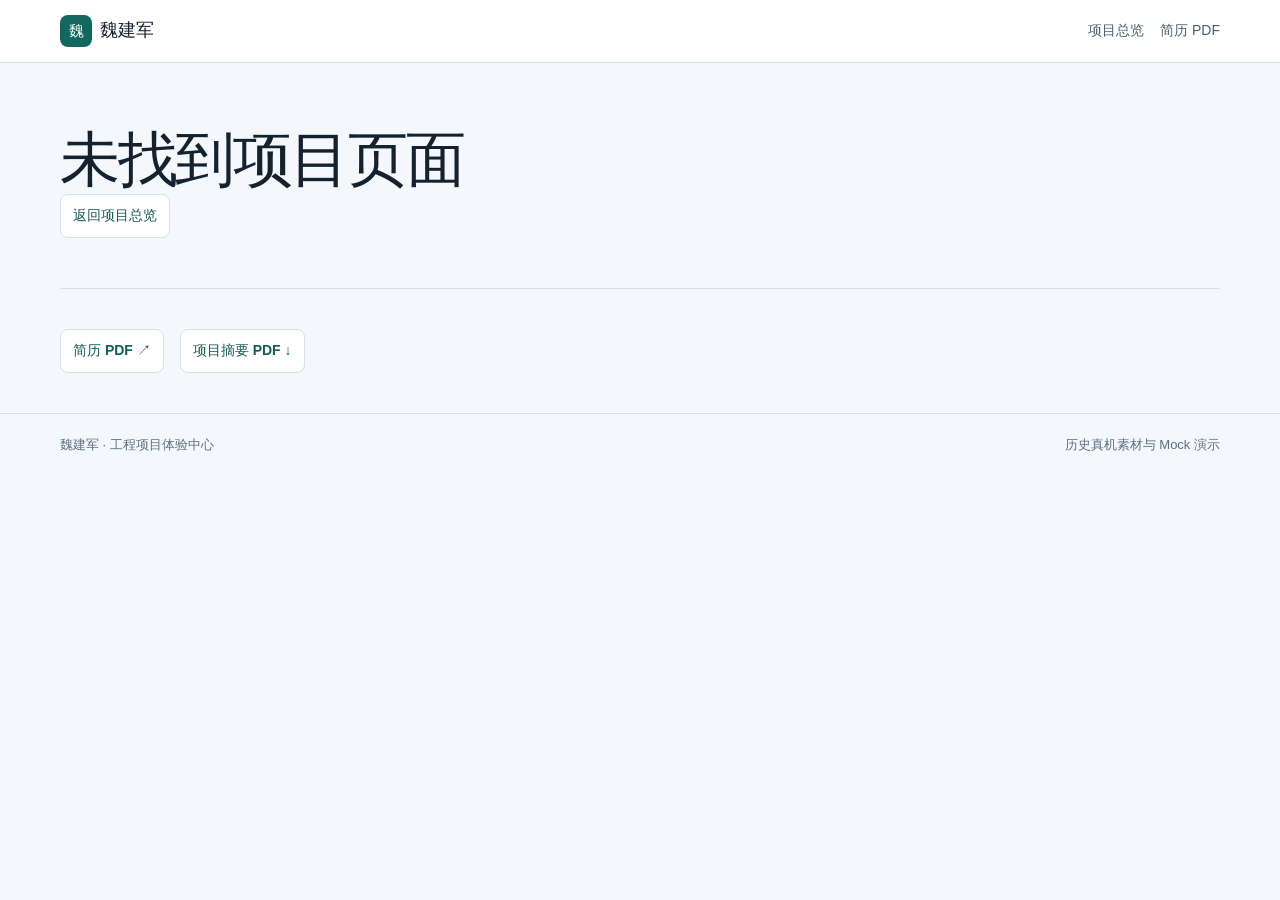
==== projects/analytics/index.html @ 21b7cebb "发布工程项目体验中心静态文件" ====
<!doctype html>
<html lang="zh-CN">
  <head>
    <meta charset="UTF-8" />
    <meta name="viewport" content="width=device-width, initial-scale=1.0, viewport-fit=cover" />
    <meta name="robots" content="noindex, nofollow" />
    <meta name="theme-color" content="#f4f7fb" />
    <link rel="icon" type="image/svg+xml" href="/favicon.svg" />
    <meta name="description" content="魏建军的工程项目体验中心，展示逍遥邮快递业务、游戏行为分析与 SDK 异常监控、LiveShop 海外社交电商后台。" />
    <title>魏建军 · 工程项目体验中心</title>
    <script type="module" crossorigin src="/assets/index-Che0CKRr.js"></script>
    <link rel="stylesheet" crossorigin href="/assets/index-DYwqqehY.css">
  </head>
  <body>
    <div id="app"></div>
    <noscript>请启用 JavaScript 查看项目证据。<a href="/resume/wei-jianjun-resume.pdf">查看简历</a></noscript>
  </body>
</html>
---- assets/index-DYwqqehY.css ----
.case-kicker{display:flex;align-items:center;justify-content:space-between;gap:25px}.case-kicker>span{font-size:var(--secondary);color:var(--muted)}.nova-section{background:linear-gradient(150deg,#e7f3f2 0,#f8fafc 55%,#eef4f8);position:relative}.nova-title-row{display:flex;align-items:center;justify-content:space-between;margin-top:30px}.nova-brand{font-size:clamp(52px,5.9vw,82px);font-weight:600;letter-spacing:-5px;line-height:1.04}.nova-brand>span{display:block;font-size:18px;color:var(--muted);letter-spacing:1px;font-weight:400;line-height:1.5;margin-top:12px}.nova-star{font-size:115px;color:var(--accent);font-weight:200;line-height:1;margin-right:20px}.nova-intro{display:grid;grid-template-columns:1fr 1fr;gap:100px;margin-top:50px;align-items:center}.nova-intro h2{font-size:clamp(31px,2.9vw,40px);line-height:1.45;font-weight:550;letter-spacing:-1px}.nova-intro>div>p:first-child{color:var(--muted);font-size:18px;line-height:1.75}.case-actions{display:flex;gap:24px;align-items:center;flex-wrap:wrap;margin-top:24px}.case-actions .button>span{padding-left:10px;border-left:1px solid #22594d5e;font-size:14px}.evidence-boundary{font-size:15px;color:var(--subtle);margin-top:20px;line-height:1.7}.nova-evidence{margin-top:50px;border:1px solid #9eb4bf;background:#172735;box-shadow:0 24px 90px #0004}.evidence-toolbar{padding:18px 26px;border-bottom:1px solid var(--line);display:flex;align-items:center;justify-content:space-between}.evidence-mark{display:flex;align-items:center;gap:12px;font-size:15px}.nova-evidence{color:#f0f5f7}.evidence-tabs{display:flex;gap:30px;padding:0 26px;border-bottom:1px solid var(--line);overflow:auto}.evidence-tabs button{display:flex;align-items:center;gap:10px;white-space:nowrap;min-height:58px;background:none;font-size:15px;color:var(--muted);border-bottom:2px solid transparent;padding:12px 0}.evidence-tabs button{color:#c7d5dc}.evidence-tabs button>span{font-family:Consolas,monospace;color:var(--subtle);font-size:13px}.evidence-tabs button[aria-pressed=true]{border-color:var(--accent);color:var(--accent)}.evidence-image-scroll{overflow:auto;overscroll-behavior-x:contain;max-height:650px;background:#14181f;margin:22px 22px 0}.evidence-image-scroll img{width:100%;height:auto}.evidence-figure figcaption{padding:24px 28px 12px;display:flex;justify-content:space-between;align-items:start;gap:36px}.evidence-figure figcaption strong{font-size:21px;font-weight:500}.evidence-figure figcaption p{font-size:15px;color:var(--muted);margin-top:7px;max-width:770px;line-height:1.7}.evidence-figure figcaption p,.image-note{color:#c7d5dc}.zoom-button{background:transparent;white-space:nowrap;flex-shrink:0}.image-note{font-size:15px;color:var(--subtle);padding:4px 28px 22px}.mobile-note{display:none}.nova-reasoning{display:grid;grid-template-columns:1fr 1fr;gap:85px;margin-top:58px}.nova-reasoning h4,.engineering-case h4{font-size:17px;font-weight:600;margin-bottom:15px;color:var(--text)}.nova-reasoning p{font-size:18px;color:var(--muted)}.old-flow{margin-top:20px;font-size:15px;color:var(--subtle);display:flex;align-items:center;gap:25px}.old-flow>span{color:#c6a394;font-size:22px}.guardian-flow{display:grid;grid-template-columns:repeat(6,1fr);margin-top:32px;border-block:1px solid #c7d6de}.guardian-flow li{position:relative;display:flex;flex-direction:column;align-items:start;padding:23px 24px;gap:8px;border-right:1px solid #c7d6de}.guardian-flow li:first-child{border-left:1px solid #c7d6de}.guardian-flow li:not(:last-child):after{content:"→";position:absolute;right:-10px;top:48%;background:#e7f3f2;color:var(--accent);line-height:1;font-size:18px;z-index:1}.flow-index{font-family:Consolas,monospace;font-size:13px;color:var(--accent)}.guardian-flow strong{font-weight:500;font-size:18px}.guardian-flow .decorative{font-size:10px;letter-spacing:1px}.nova-bottom{display:flex;gap:25px;justify-content:space-between;align-items:center;margin-top:22px}.nova-bottom>p{font-size:15px;color:var(--muted)}.nova-bottom>a{white-space:nowrap}.demo-strip{width:100%;margin-top:40px;padding:18px;display:grid;grid-template-columns:240px 1fr 60px;align-items:center;gap:30px;text-align:left;background:#fff;border:1px solid #354455;transition:border-color .2s}.demo-strip:hover{border-color:var(--accent)}.demo-strip>img{width:240px;aspect-ratio:650/280;object-fit:cover;border:1px solid var(--line)}.demo-copy{display:flex;flex-direction:column;gap:7px}.demo-copy strong{font-size:25px;font-weight:500}.demo-copy>span:last-child{font-size:15px;color:var(--muted)}.demo-play{height:54px;width:54px;border:1px solid #647682;border-radius:50%;display:flex;align-items:center;justify-content:center;color:var(--accent)}.featured-projects{display:grid;gap:clamp(20px,4vw,48px);padding-bottom:clamp(48px,7vw,96px)}.featured-case{padding:clamp(20px,5vw,60px);border:1px solid var(--line);border-radius:16px;background:var(--surface)}.featured-header h3{margin-block:10px 12px;font-size:clamp(24px,4vw,44px);letter-spacing:-.025em;text-wrap:balance}.featured-case p:not(.eyebrow),.featured-case li{color:var(--muted)}.featured-case .stack{margin-top:16px}.featured-detail{display:grid;grid-template-columns:minmax(0,2fr) minmax(0,3fr);gap:clamp(24px,5vw,64px);margin-top:26px;padding-top:26px;border-top:1px solid var(--line);font-size:clamp(15px,1.5vw,17px)}.featured-detail h4{margin-bottom:10px;font-size:18px}.featured-detail h4:not(:first-child){margin-top:22px}.featured-flow{display:grid;gap:5px;padding-left:22px;list-style:decimal}.featured-flow li::marker{color:var(--accent)}.featured-verification{margin-top:18px;padding:12px 16px;border-left:2px solid var(--accent);background:var(--surface-2)}.featured-media{max-width:820px;margin-top:26px}.featured-media img{width:100%;border:1px solid var(--line);border-radius:8px}.featured-media>a{display:block}.featured-media .text-link{margin-top:6px}.featured-media figcaption{font-size:var(--secondary);color:var(--muted)}.featured-return{margin-top:26px}@media(max-width:700px){.featured-detail{grid-template-columns:1fr}}.offerflow-visual figcaption{font-size:15px;color:var(--muted);margin-bottom:24px}.stack{display:flex;flex-wrap:wrap;gap:8px 18px;margin-top:25px}.stack>li{font-size:14px;line-height:1.6;color:var(--subtle)}.engineering-case .built-list,.offerflow-detail p{font-size:18px;color:var(--muted);line-height:1.75}.built-list>li{padding-left:18px;position:relative;margin-top:9px}.built-list>li:before{position:absolute;left:0;top:.78em;width:4px;height:4px;background:var(--accent);content:""}.case-outcome{border-left:2px solid var(--accent);padding-left:22px}.engineering-case .case-outcome p{color:var(--text)}.offerflow-case{padding-bottom:0;margin-top:20px}.offerflow-head{display:flex;align-items:end;justify-content:space-between;gap:30px}.offerflow-head h2{font-size:58px;font-weight:550;letter-spacing:-2px;margin-top:16px;line-height:1.25}.offerflow-head h2>span{font-size:18px;letter-spacing:0;display:block;font-weight:400;margin-top:7px;color:var(--muted)}.offerflow-head>p{font-size:15px;text-align:right;line-height:1.8}.offerflow-thesis{font-size:clamp(28px,3vw,42px);line-height:1.5;font-weight:500;margin-top:39px;letter-spacing:-.5px}.offerflow-visual{margin-top:32px;padding:28px;background:linear-gradient(120deg,#e8f4f2,#f2f6f9)}.offerflow-visual ol{display:grid;grid-template-columns:repeat(4,1fr)}.offerflow-visual li{padding:9px 27px;border-left:1px solid #4a6470;position:relative}.offerflow-visual li:first-child{padding-left:0;border:0}.offerflow-visual li:not(:last-child):after{content:"→";position:absolute;right:-10px;top:15px;background:#fff;line-height:1;color:var(--accent);z-index:1}.offerflow-visual strong{display:block;font-weight:500;font-size:20px;margin-bottom:9px}.offerflow-visual li>span{font-size:15px;color:var(--muted);line-height:1.65;display:block}.offerflow-detail{display:grid;grid-template-columns:1fr 1fr;gap:100px;margin-top:37px}.offerflow-detail h4:not(:first-child){margin-top:25px}.offerflow-detail .case-outcome{margin-top:25px}.offerflow-detail .text-link{margin-top:16px}.evolution-section{background:#e9f2f5;position:relative}.evolution-timeline{margin-top:60px}.evolution-timeline>li{display:grid;grid-template-columns:235px 1fr;gap:52px}.evolution-time{position:relative;font-size:15px;color:var(--muted);padding:22px 10px 60px 30px;border-left:1px solid var(--line);line-height:1.6}.timeline-dot{position:absolute;top:29px;left:-5px;width:9px;height:9px;border-radius:50%;background:var(--accent);outline:7px solid #101a23}.evolution-stage{padding-bottom:44px}.evolution-word{font-size:clamp(28px,3.3vw,44px);letter-spacing:-2px;color:var(--accent);font-weight:650;line-height:1.2}.evolution-stage h3{font-size:23px;font-weight:500;margin-top:16px}.evolution-stage>p:not(:first-child){color:var(--muted);font-size:18px;max-width:740px;margin-top:13px}.evolution-evidence{display:inline-flex;gap:14px;align-items:center;font-size:15px;min-height:48px;margin-top:8px;color:var(--accent)}.evolution-evidence:hover{color:var(--accent)}.evolution-time span:last-child{white-space:nowrap}.fullstack-bridge{margin:8px 0 0 287px;color:var(--muted);padding:20px 0;border-top:1px solid var(--line);font-size:15px}.ownership-statement{margin-top:67px;padding-top:50px;border-top:1px solid var(--line)}.ownership-statement h3{font-size:clamp(28px,3.1vw,40px);font-weight:500;line-height:1.5;margin-top:20px;letter-spacing:-1px}.ownership-statement h3>span{color:var(--accent)}.ownership-statement ol{display:flex;flex-wrap:wrap;gap:14px 30px;margin-top:30px}.ownership-statement li{display:flex;align-items:center;gap:9px;font-size:17px}.ownership-statement li:not(:last-child):after{content:"→";color:var(--muted);margin-left:10px}.ownership-statement li:last-child{color:var(--accent)}.ownership-statement .decorative{letter-spacing:0;color:var(--muted)}.experience-list>li{display:grid;grid-template-columns:260px 1fr;gap:55px;padding:32px 0;border-top:1px solid var(--line)}.experience-date{font-size:17px;color:var(--text)}.experience-date span{display:block;color:var(--subtle);font-size:15px;margin-top:9px}.experience-list h3{font-size:22px;font-weight:500;line-height:1.5}.experience-focus{font-size:15px;color:var(--accent);margin-top:9px}.experience-list li>div>p:last-child{font-size:17px;line-height:1.75;margin-top:12px;color:var(--muted);max-width:800px}.education-row{display:grid;grid-template-columns:260px 1fr;gap:55px;border-top:1px solid var(--line);padding-top:30px;margin-top:8px}.education-row>h3{font-size:17px;font-weight:400;color:var(--muted)}.education-row li{display:flex;gap:12px 25px;flex-wrap:wrap;font-size:15px;line-height:1.75;color:var(--muted)}.education-row li+li{margin-top:15px}.education-row strong{font-weight:500;color:var(--text)}.writing-section{background:#f2f6f9}.writing-title-tail{display:inline-block}.writing-layout{display:grid;grid-template-columns:.95fr 1.15fr;gap:75px}.writing-feature{display:block;padding:30px 34px;border:1px solid #c7d6de;background:linear-gradient(130deg,#e8f4f2,#f2f6f9);transition:border-color .2s}.writing-feature:hover{border-color:var(--accent)}.writing-type{font-size:15px;color:var(--muted)}.writing-symbol{display:block;font-size:62px;font-family:Consolas,monospace;color:var(--accent);font-weight:300;line-height:1.2;margin:22px 0}.writing-feature h3{font-size:28px;line-height:1.45;font-weight:500;max-width:370px}.writing-feature>p:not(:first-child){font-size:17px;color:var(--muted);margin-top:16px;line-height:1.75}.writing-feature .text-link{margin-top:25px}.opensource-list>a{display:flex;justify-content:space-between;gap:25px;padding:26px 0;border-top:1px solid var(--line)}.opensource-list>a:first-child{padding-top:20px}.opensource-list>a:last-child{border-bottom:1px solid var(--line)}.opensource-list svg{margin-top:30px;color:var(--accent);transition:transform .2s}.opensource-list>a:hover svg{transform:translate(3px,-3px)}.opensource-list h3{font-size:23px;font-weight:500;margin-top:7px;line-height:1.4;overflow-wrap:anywhere}.opensource-list p{font-size:17px;color:var(--muted);margin-top:10px;line-height:1.7}.contact-section{background:radial-gradient(ellipse at 70% 100%,#d9efec,transparent 55%)}.contact-grid{display:grid;grid-template-columns:1.5fr 1fr;gap:100px;margin-top:28px;align-items:start}.contact-grid h2{font-size:clamp(36px,3.6vw,52px);font-weight:550;line-height:1.4;letter-spacing:-1.5px}.contact-grid>div>p{font-size:17px;color:var(--muted);margin-top:23px;line-height:1.75}.contact-email{display:inline-flex;align-items:center;gap:25px;font-size:clamp(22px,2.6vw,36px);margin-top:25px;line-height:1.6;border-bottom:1px solid #658f95;font-weight:500;overflow-wrap:anywhere}.contact-email svg{color:var(--accent)}.email-actions{display:flex;gap:25px;margin-top:12px}.email-actions button{background:transparent}.contact-grid .copy-status{min-height:25px;font-size:15px;margin-top:10px;color:var(--accent)}.resume-panel{border-left:1px solid #4f6774;padding:6px 0 0 40px;position:relative}.resume-index{position:absolute;right:0;top:0;font-size:45px;font-weight:300;color:var(--accent);line-height:1}.resume-panel h3{font-size:28px;font-weight:500;margin-top:30px}.resume-panel>p:not(.eyebrow){font-size:17px;color:var(--muted);line-height:1.75;margin-top:18px}.resume-panel>.button{margin-top:28px;display:flex;width:max-content;background:var(--accent);color:#0b1614;border-color:var(--accent)}.resume-panel>.text-link{margin-top:13px}.site-footer{border-top:1px solid var(--line);padding-block:25px;display:flex;align-items:center;justify-content:space-between;gap:25px;font-size:15px;color:var(--muted)}.site-footer>p{display:flex;gap:24px;flex-wrap:wrap}.site-footer>p>span{color:var(--subtle)}.site-footer>div{display:flex;gap:25px}.site-footer a{min-height:44px;display:flex;align-items:center;white-space:nowrap}.media-dialog{width:min(1400px,calc(100vw - 64px));max-width:none;max-height:calc(100dvh - 64px);padding:0;background:#fff;color:var(--text);border:1px solid #5c737d;overflow:auto}.media-dialog::backdrop{background:#16314480}.media-dialog-header{display:flex;align-items:start;justify-content:space-between;gap:20px;padding:20px 25px;position:sticky;top:0;background:#fff;z-index:1;border-bottom:1px solid var(--line)}.media-dialog-header h2{font-size:23px;line-height:1.5;font-weight:500}.media-dialog-header p{font-size:15px;color:var(--muted);margin-top:7px}.dialog-close{display:flex;align-items:center;justify-content:center;background:#dfeaf0;width:48px;min-width:48px;height:48px;font-size:30px;line-height:1}.image-zoom{overflow:auto;max-height:calc(100dvh - 225px)}.image-zoom img{width:1320px;max-width:none}.media-dialog video{width:100%;max-height:60dvh;background:#101820}.video-transcript,.media-dialog [role=alert]{font-size:17px;padding:20px 25px;color:var(--muted)}.media-dialog-content>.text-link{margin:0 25px 20px}@media(max-width:1100px){.nova-intro,.offerflow-detail{gap:50px}.nova-reasoning{gap:45px}.guardian-flow li{padding:20px 15px}.guardian-flow strong{font-size:17px}.contact-grid{gap:50px}.writing-layout{gap:45px}.evolution-timeline>li{grid-template-columns:205px 1fr;gap:35px}.fullstack-bridge{margin-left:240px}.evolution-word{font-size:40px}.experience-list>li,.education-row{grid-template-columns:220px 1fr;gap:40px}.offerflow-visual li{padding-inline:20px}.offerflow-visual strong{font-size:18px}}@media(max-width:1320px){.nova-star{font-size:85px}.nova-brand{font-size:74px}.nova-intro{gap:30px}.nova-intro h2{font-size:34px}.case-kicker{align-items:start}.case-kicker>span{max-width:275px;text-align:right}.nova-intro>div>p:first-child{font-size:17px}.nova-reasoning p{font-size:17px}.guardian-flow{grid-template-columns:repeat(3,1fr);border-bottom:0}.guardian-flow li{border-bottom:1px solid #3a4e5e}.guardian-flow li:nth-child(4){border-left:1px solid #3a4e5e}.guardian-flow li:nth-child(3):after{display:none}.demo-strip{grid-template-columns:160px 1fr 48px;gap:20px}.demo-copy strong{font-size:23px}.demo-strip>img{width:160px}.demo-play{width:48px;height:48px}.engineering-case .built-list,.offerflow-detail p{font-size:17px}.offerflow-visual ol{grid-template-columns:1fr 1fr;gap:30px}.offerflow-visual li:nth-child(3){border:0;padding-left:0}.offerflow-visual li:nth-child(2):after{display:none}.evolution-timeline>li{grid-template-columns:170px 1fr;gap:25px}.evolution-word{font-size:34px;letter-spacing:-1.5px}.evolution-time{padding-left:20px;font-size:15px}.fullstack-bridge{margin-left:195px}.evolution-stage>p:not(:first-child){font-size:17px}.experience-list>li,.education-row{grid-template-columns:175px 1fr;gap:25px}.experience-list h3{font-size:20px}.writing-layout{gap:30px;grid-template-columns:1fr 1fr}.writing-feature{padding:25px}.writing-feature h3{font-size:25px}.contact-grid{gap:35px;grid-template-columns:1.1fr 1fr}.resume-panel{padding-left:26px}.contact-grid h2{font-size:36px}.contact-email{font-size:25px;gap:12px}.site-footer{align-items:start}.site-footer>p{flex-direction:column;gap:5px}.site-footer>div{gap:18px}}@media(max-width:600px){.case-kicker{display:block}.case-kicker>span{font-size:14px;display:block;text-align:left;max-width:none;margin-top:12px}.nova-title-row{margin-top:28px;align-items:start}.nova-brand{font-size:52px;letter-spacing:-2.7px}.nova-brand>span{font-size:15px;letter-spacing:.4px;margin-top:9px}.nova-star{font-size:48px;margin:0}.nova-intro{display:block;margin-top:29px}.nova-intro h2{font-size:32px;line-height:1.4;letter-spacing:-.6px}.nova-intro>div{margin-top:22px}.nova-intro>div>p:first-child{font-size:16px;line-height:1.75}.case-actions{gap:15px;margin-top:20px}.case-actions .text-link{font-size:14px}.evidence-boundary{font-size:14px;margin-top:16px}.nova-evidence{margin-top:30px}.evidence-toolbar{padding:15px}.evidence-toolbar .decorative{display:none}.evidence-mark{font-size:14px}.evidence-tabs{gap:20px;padding-inline:15px;scrollbar-width:thin}.evidence-tabs button{font-size:14px;min-height:52px;gap:7px}.evidence-tabs button>span{font-size:13px}.evidence-image-scroll{margin:14px 0 0;max-height:350px;scrollbar-width:thin;scrollbar-color:#8aa3ae #eef3f7}.evidence-image-scroll img{width:1320px;min-width:1320px;max-width:none}.evidence-figure figcaption{display:block;padding:20px 16px 8px}.evidence-figure figcaption strong{font-size:18px;line-height:1.5;display:block}.evidence-figure figcaption p{font-size:14px;line-height:1.75;margin-top:9px}.zoom-button{margin-top:12px;font-size:14px}.image-note{font-size:14px;line-height:1.7;padding:8px 16px 20px}.mobile-note{display:block;margin-top:5px;color:#c3d7e0}.nova-reasoning{display:block;margin-top:33px}.nova-reasoning>div+div{margin-top:25px}.nova-reasoning h4,.engineering-case h4{font-size:16px;margin-bottom:12px}.nova-reasoning p{font-size:16px;line-height:1.75}.old-flow{font-size:14px;margin-top:12px;gap:13px}.guardian-flow{grid-template-columns:repeat(2,1fr);margin-top:26px}.guardian-flow li{padding:17px 19px;gap:6px}.guardian-flow strong{font-size:17px}.guardian-flow li:nth-child(odd){border-left:1px solid #3a4e5e}.guardian-flow li:nth-child(2n):after{display:none}.guardian-flow li:nth-child(3):after{display:block}.guardian-flow li:nth-child(4){border-left:0}.nova-bottom{display:block;margin-top:20px}.nova-bottom p{font-size:14px;line-height:1.75}.nova-bottom>a{margin-top:7px}.demo-strip{grid-template-columns:1fr 48px;gap:18px;padding:18px;margin-top:28px}.demo-strip>img{display:none}.demo-copy strong{font-size:22px}.demo-copy>span:last-child{font-size:14px;line-height:1.7}.demo-copy .eyebrow{font-size:10px}.engineering-case{padding-block:34px;scroll-margin-top:86px}.offerflow-visual figcaption{font-size:14px;margin-bottom:17px}.stack{gap:8px 15px;margin-top:19px}.stack>li{font-size:13px}.engineering-case .built-list,.offerflow-detail p{font-size:16px;line-height:1.75}.case-outcome{padding-left:17px}.offerflow-case{margin-top:0;padding-bottom:0}.offerflow-head{display:block}.offerflow-head h2{font-size:48px;letter-spacing:-2px}.offerflow-head h2>span{font-size:17px}.offerflow-head>p{font-size:14px;text-align:left;margin-top:16px}.offerflow-thesis{font-size:27px;line-height:1.5;margin-top:24px;letter-spacing:-.6px}.offerflow-visual{padding:23px;margin-top:26px}.offerflow-visual ol{display:block;padding-left:10px}.offerflow-visual li,.offerflow-visual li:first-child,.offerflow-visual li:nth-child(3){padding:0 0 23px 24px;border:0;border-left:1px solid #516976}.offerflow-visual li:last-child{padding-bottom:0}.offerflow-visual li:before{content:"";width:7px;height:7px;background:var(--accent);border-radius:50%;position:absolute;left:-4px;top:10px}.offerflow-visual li:not(:last-child):after{display:none}.offerflow-visual strong{font-size:18px;margin-bottom:5px;line-height:1.6}.offerflow-visual li>span{font-size:14px}.offerflow-detail{display:block;margin-top:26px}.offerflow-detail>div+div{margin-top:24px}.evolution-timeline{margin-top:33px}.evolution-timeline>li{display:block;padding-left:23px;border-left:1px solid #48606c;margin-left:4px}.evolution-time{padding:0 0 13px;border:0;font-size:14px}.timeline-dot{left:-28px;top:8px}.evolution-stage{padding-bottom:35px}.evolution-word{font-size:29px;letter-spacing:-1px;line-height:1.2}.evolution-stage h3{font-size:20px;margin-top:12px;line-height:1.5}.evolution-stage>p:not(:first-child){font-size:16px;margin-top:11px;line-height:1.75}.evolution-evidence{font-size:14px;line-height:1.7;gap:10px;margin-top:8px;padding-top:6px}.fullstack-bridge{margin:4px 0 0;padding:18px 0 0;font-size:14px;line-height:1.75}.ownership-statement{margin-top:36px;padding-top:30px}.ownership-statement h3{font-size:30px;line-height:1.5;letter-spacing:-.5px;margin-top:16px}.ownership-statement ol{display:grid;grid-template-columns:1fr 1fr;gap:0;margin-top:24px}.ownership-statement li{padding:13px 0;font-size:15px;border-top:1px solid #3a515e}.ownership-statement li:not(:last-child):after{display:none}.ownership-statement li:last-child{grid-column:1/-1;padding-top:19px;font-size:18px}.experience-section .section-heading>.button{margin-top:23px}.experience-list>li{display:block;padding-block:25px}.experience-date{font-size:15px;display:flex;flex-wrap:wrap;gap:8px 18px;margin-bottom:14px}.experience-date span{font-size:14px;margin:0}.experience-list h3{font-size:20px;line-height:1.5}.experience-focus{font-size:14px;line-height:1.75;margin-top:9px}.experience-list li>div>p:last-child{font-size:16px;line-height:1.75}.education-row{display:block;padding-top:23px}.education-row>h3{font-size:16px;margin-bottom:17px}.education-row li{font-size:14px;gap:3px;display:flex;flex-direction:column}.education-row li+li{margin-top:17px}.education-row strong{font-size:16px}.writing-section .section-heading .text-link{margin-top:17px}.writing-layout{display:block}.writing-feature{padding:25px}.writing-type{font-size:14px}.writing-symbol{font-size:50px;margin-block:18px}.writing-feature h3{font-size:25px}.writing-feature>p:not(:first-child){font-size:16px;line-height:1.75}.writing-feature .text-link{margin-top:20px}.opensource-list{margin-top:29px}.opensource-list h3{font-size:22px}.opensource-list p{font-size:16px;line-height:1.75}.opensource-list>a{padding:23px 0}.contact-grid{display:block;margin-top:20px}.contact-grid h2{font-size:31px;line-height:1.5;letter-spacing:-.6px}.contact-grid>div>p{font-size:16px;line-height:1.75;margin-top:20px}.desktop-break{display:none}.contact-email{font-size:25px;gap:12px;margin-top:23px;line-height:1.8}.contact-email svg{width:23px}.contact-grid .copy-status{font-size:14px;min-height:24px;margin-top:8px}.resume-panel{border-left:0;border-top:1px solid #4f6774;padding:28px 0 0;margin-top:25px}.resume-index{top:30px;font-size:36px}.resume-panel h3{font-size:25px;margin-top:23px}.resume-panel>p:not(.eyebrow){font-size:16px;margin-top:15px;line-height:1.75}.resume-panel>.button{margin-top:22px}.site-footer{display:block;padding-block:25px;font-size:14px}.site-footer>p{display:flex;flex-direction:row;gap:8px 20px}.site-footer>div{margin-top:15px;gap:25px}.media-dialog{width:calc(100vw - 24px);max-height:calc(100dvh - 40px)}.media-dialog-header{padding:15px;gap:10px}.media-dialog-header h2{font-size:18px;line-height:1.5}.media-dialog-header p{font-size:14px;line-height:1.5}.image-zoom{max-height:calc(100dvh - 190px)}.video-transcript,.media-dialog [role=alert]{font-size:16px;padding:18px;line-height:1.75}.media-dialog-content>.text-link{margin-inline:18px}.dialog-close{width:44px;height:44px;min-width:44px}}:root{font-family:Inter,Segoe UI,PingFang SC,Microsoft YaHei,sans-serif;color:#142230;background:#f4f7fb;font-synthesis:none;text-rendering:optimizeLegibility;-webkit-font-smoothing:antialiased;--bg: #f4f7fb;--surface: #ffffff;--surface-2: #eef3f7;--text: #142230;--muted: #4d6072;--subtle: #5f7180;--accent: #087f73;--line: #d8e1e8;--body: 18px;--secondary: 15px;--tag: 14px;color-scheme:light}*{box-sizing:border-box}html{scrollbar-gutter:stable;scroll-behavior:auto;scroll-padding-top:102px}body{margin:0;font-size:var(--body);line-height:1.65}a{color:inherit;text-decoration:none}button{font:inherit;color:inherit}a,button{touch-action:manipulation;-webkit-tap-highlight-color:transparent}button{cursor:pointer;border:0}svg{flex-shrink:0}a:focus-visible,button:focus-visible,summary:focus-visible,[tabindex]:focus-visible{outline:2px solid var(--accent);outline-offset:5px}::selection{background:#087f73;color:#fff}h1,h2,h3,h4,p{margin:0}h1,h2,h3,h4{line-height:1.2}ul,ol{margin:0;padding:0;list-style:none}figure{margin:0}img,video{display:block;max-width:100%}img{height:auto}.container{width:min(1240px,calc(100% - 96px));margin-inline:auto}.section{padding-block:110px;border-top:1px solid var(--line)}.accent{color:var(--accent)}.muted{color:var(--muted)}.eyebrow,.decorative{font-family:SFMono-Regular,Consolas,monospace;font-size:11px;line-height:1.5;letter-spacing:1.7px;text-transform:uppercase;color:var(--subtle)}.eyebrow{display:flex;align-items:center;gap:10px}.button{display:inline-flex;align-items:center;justify-content:center;gap:14px;min-height:52px;padding:12px 20px;font-size:15px;line-height:1.5;font-weight:600;border:1px solid var(--line);border-radius:4px;transition:transform .2s,background .2s,border-color .2s}.button:hover{transform:translateY(-2px)}.button-primary{background:var(--accent);color:#fff;border-color:var(--accent)}.button-primary:hover{background:#0a6f65;color:#fff}.button-secondary{background:transparent;color:var(--text);border-color:#8da0ae}.button-secondary:hover{border-color:var(--accent);color:var(--accent)}.text-link{display:inline-flex;align-items:center;gap:12px;min-height:48px;font-size:var(--secondary);border-bottom:1px solid #7f9ca5}.section-top h2,.section-heading h2{font-size:clamp(32px,3.3vw,46px);font-weight:600;letter-spacing:-1.6px;line-height:1.2;margin-top:23px}.section-top{margin-bottom:43px}.section-heading{display:flex;align-items:end;justify-content:space-between;gap:40px;margin-bottom:44px}.section-description{max-width:440px;font-size:var(--secondary);color:var(--muted);line-height:1.7}.skip-link{position:fixed;top:10px;left:10px;z-index:100;transform:translateY(-160%);padding:15px;background:var(--accent);color:var(--bg)}.skip-link:focus{transform:translateY(0)}.site-header{position:sticky;top:0;z-index:30;background:#f4f7fbf5;border-bottom:1px solid #d8e1e8}.nav{height:84px;display:flex;align-items:center;gap:40px;justify-content:space-between}.brand{display:flex;gap:14px;align-items:center;font-size:16px;font-weight:600;white-space:nowrap}.brand-mark{font-size:30px;line-height:1;font-weight:800;letter-spacing:-3px;display:flex;align-items:start}.brand-mark>span{font-size:19px;letter-spacing:-1px;color:var(--accent);padding-top:2px;margin-left:3px}.desktop-nav{display:flex;align-items:center;gap:28px;margin-left:auto}.desktop-nav a,.nav-resume,.nav-contact{font-size:15px;display:inline-flex;align-items:center;gap:12px;min-height:48px}.desktop-nav a{color:var(--muted)}.desktop-nav a:hover{color:var(--text)}.nav-actions{display:flex;align-items:center;gap:25px}.nav-contact{color:var(--accent)}.menu-toggle,#mobile-nav{display:none}.hero{position:relative}.status-dot{width:6px;height:6px;border-radius:50%;background:var(--accent);box-shadow:0 0 16px #83e8da50}.hero-grid{display:grid;grid-template-columns:minmax(0,1.22fr) minmax(0,1fr);gap:70px;padding-block:78px 64px;align-items:center}.hero-type{position:relative}.hero-type:after{content:"";position:absolute;z-index:-1;inset:-20% 0;background:radial-gradient(ellipse at 40% 55%,#cfece8,transparent 65%);pointer-events:none}.hero h1{max-width:11em;margin-top:17px;font-size:clamp(38px,4.4vw,60px);line-height:1.24;font-weight:750;letter-spacing:-.035em;text-wrap:balance}.hero-profile{padding-top:9px}.hero-name{display:flex;align-items:baseline;gap:17px;font-size:32px;font-weight:600;line-height:1.4}.hero-name>span{font-size:15px;letter-spacing:1.4px;color:var(--subtle);font-weight:400}.hero-role{font-size:18px;line-height:1.5;margin-top:11px;color:var(--text)}.hero-intro{border-left:2px solid var(--accent);padding-left:20px}.hero-intro>p:first-child{font-size:21px;line-height:1.6;margin-bottom:11px}.hero-intro>p:last-child{font-size:18px;color:var(--muted);line-height:1.7}.hero-actions{display:flex;gap:12px;align-items:center;flex-wrap:wrap;margin-top:27px}.hero-github{display:inline-flex;align-items:center;gap:7px;min-height:48px;font-size:15px;padding:10px 0}.work-index{padding-block:48px;display:grid;grid-template-columns:1fr 1.3fr;gap:90px;border-top:1px solid var(--line)}.work-index .section-top{margin:0}.work-index h2{font-size:36px;line-height:1.4;letter-spacing:-1px}.work-links>a{display:grid;grid-template-columns:minmax(0,1fr) 24px;gap:20px;align-items:center;padding:23px 0;border-top:1px solid var(--line)}.work-links>a:last-child{border-bottom:1px solid var(--line)}.work-links strong{font-size:20px;font-weight:550;display:block;line-height:1.5}.work-links small{font-size:15px;color:var(--muted);display:block;line-height:1.6;margin-top:5px}.work-links>a>svg{color:var(--subtle);transition:transform .2s}.work-links>a:hover>svg{color:var(--accent);transform:translate(3px)}@media(max-width:1100px){.container{width:calc(100% - 64px)}.nav{gap:24px}.desktop-nav{gap:18px}.nav-actions{gap:17px}.hero-grid{gap:40px}.hero-name{font-size:28px}.hero-intro>p:first-child{font-size:19px}.hero-intro>p:last-child{font-size:17px}.hero-actions .button{padding-inline:15px}.hero-github{width:100%}.work-index{gap:50px}}@media(max-width:900px){.desktop-nav,.nav-actions{display:none}.menu-toggle{display:flex;align-items:center;justify-content:center;flex-direction:column;gap:7px;width:48px;height:48px;background:transparent}.menu-toggle>span{width:24px;height:1px;background:var(--text)}#mobile-nav{display:flex;position:absolute;inset:100% 0 auto;background:#fff;border-bottom:1px solid #425069;padding:20px 32px;flex-direction:column;box-shadow:0 24px 32px #0005}#mobile-nav>a{display:flex;justify-content:space-between;align-items:center;min-height:52px;padding:10px 0;font-size:16px}#mobile-nav .button{margin-top:14px;justify-content:center;padding:12px}.hero-grid{gap:30px;grid-template-columns:1fr 1fr}.hero-name{display:block}.hero-name span{display:block;font-size:15px;margin-top:6px}.hero-role{font-size:17px}.hero-intro>p:first-child{font-size:18px}.hero-actions{gap:10px}.hero-actions .button{font-size:14px;padding:12px}.work-index{gap:30px;grid-template-columns:.8fr 1fr}.work-index h2{font-size:32px}.work-links>a{gap:12px}.work-links strong{font-size:18px}}@media(max-width:600px){:root{--body: 16px;--secondary: 14px;--tag: 13px}.container{width:calc(100% - 40px)}html{scroll-padding-top:86px}.nav{height:68px}.brand{font-size:16px}.brand-mark{font-size:28px}.hero-grid{display:block;padding-block:30px}.hero h1{font-size:clamp(32px,8.5vw,42px)}.hero-profile{padding-top:21px}.hero-name{font-size:25px;display:flex;align-items:baseline;gap:14px}.hero-name>span{font-size:14px;display:inline;margin:0}.hero-role{font-size:16px;margin-top:8px;line-height:1.5}.hero-intro{padding-left:14px}.hero-intro>p:first-child{font-size:17px;margin-bottom:7px}.hero-intro>p:last-child{font-size:16px;line-height:1.65}.hero-actions{margin-top:20px;gap:10px}.hero-actions .button{min-height:48px;font-size:14px;padding:11px 16px}.hero-github{width:auto;font-size:14px;gap:5px;min-height:48px}.hero-github svg:first-child{display:none}.work-index{padding-block:24px 32px;display:block}.work-index .section-top{margin-bottom:18px}.work-index .section-top h2{font-size:30px;line-height:1.3;margin-top:0}.work-links>a{padding-block:13px;gap:12px;grid-template-columns:minmax(0,1fr) 24px}.work-links strong{font-size:18px}.work-links small{font-size:14px;line-height:1.6}.work-links>a>svg{width:23px}.section{padding-block:65px}.section-heading{display:block;margin-bottom:30px}.section-top h2,.section-heading h2{font-size:clamp(30px,8vw,40px);letter-spacing:-1px;line-height:1.25;margin-top:17px}.section-description{font-size:14px;margin-top:18px}.eyebrow{font-size:10px;letter-spacing:1.5px}.button{min-height:48px;font-size:14px;padding:12px 16px}.text-link{font-size:14px;min-height:48px}.section-top{margin-bottom:32px}}@media(prefers-reduced-motion:reduce){html{scroll-behavior:auto}*,*:before,*:after{transition:none!important;animation:none!important}}@media(min-width:601px)and (max-width:900px){.hero-grid{grid-template-columns:1fr;padding-top:45px;gap:34px}.hero-profile{display:block;max-width:650px}.hero-name{display:flex;align-items:baseline}.hero-name span{margin-top:0}.hero-actions .button{font-size:15px}.hero-github{width:auto}.hero-intro>p:last-child{font-size:18px}}html{scrollbar-gutter:auto;scroll-padding-top:12px}.work-wrap{width:min(1160px,calc(100% - 40px));margin-inline:auto}.work-nav{border-bottom:1px solid var(--line);background:var(--surface)}.work-nav-row,.work-nav nav,.work-brand,.work-downloads{display:flex;align-items:center;gap:16px}.work-nav-row{min-height:62px;justify-content:space-between}.work-brand{font-weight:760;gap:8px;white-space:nowrap}.work-brand span{display:grid;place-items:center;width:32px;height:32px;border-radius:8px;color:#fff;background:#12675e;font-size:15px}.work-nav nav{font-size:14px;color:var(--muted)}.work-nav nav a,.work-button{min-height:44px;display:inline-flex;align-items:center}.work-nav nav a:hover,.work-back:hover,.work-card h3 a:hover{color:var(--accent);text-decoration:underline}.work-hero{padding-block:clamp(27px,5vw,62px) clamp(24px,4vw,50px)}.work-hero.sub{padding-bottom:26px}.work-kicker{color:#12675e;font-size:13px;font-weight:750;letter-spacing:.07em;margin-bottom:10px}.work-back{color:#12675e;display:inline-flex;align-items:center;min-height:44px;margin-bottom:8px;font-size:14px}.work-wrap h1{font-size:clamp(32px,6vw,60px);line-height:1.15;letter-spacing:-.04em}.work-mark{color:var(--accent)}.work-lead{margin-top:10px;color:var(--muted);font-size:clamp(15px,2vw,19px)}.work-note{font-size:13px;color:var(--subtle);margin-top:8px}.work-case-index{display:grid;grid-template-columns:repeat(3,minmax(0,1fr));gap:8px;margin-top:18px}.work-case-index a{display:block;height:100%;padding:9px 12px;border:1px solid var(--line);border-radius:8px;background:var(--surface)}.work-case-index a:hover{border-color:var(--accent)}.work-case-index strong{display:block;color:#155d53;font-size:16px}.work-case-index span{display:block;color:var(--muted);font-size:14px}.work-section{border-top:1px solid var(--line);padding-block:clamp(22px,4vw,40px)}.work-section-head{display:flex;justify-content:space-between;align-items:flex-end;gap:12px;flex-wrap:wrap}.work-section h2{font-size:clamp(25px,4vw,38px);letter-spacing:-.03em}.work-explainer{margin-block:12px;color:var(--muted)}.work-flow{display:grid;grid-template-columns:repeat(4,minmax(0,1fr));gap:8px;margin-top:18px}.work-flow li{background:#e7f1ee;padding:9px 11px;border-radius:8px;color:#16483f;font-size:13px;font-weight:670}.work-flow li span{color:#17675c;margin-right:7px;font-variant-numeric:tabular-nums}.work-entry-grid,.work-gallery,.work-mini-access{display:grid;grid-template-columns:repeat(2,minmax(0,1fr));gap:16px}.work-entry-grid,.work-gallery{margin-top:16px}.work-entry-grid{grid-template-columns:minmax(0,1.6fr) minmax(0,1fr)}.work-card,.work-shot{border:1px solid var(--line);background:var(--surface);border-radius:12px;min-width:0}.work-card{padding:clamp(13px,2vw,22px)}.work-card h3{font-size:21px;margin-top:8px}.work-card p,.work-shot p{font-size:14px;color:var(--muted);margin-top:5px}.work-button{border:1px solid var(--line);background:var(--surface);border-radius:8px;padding:5px 12px;gap:6px;font-size:14px;font-weight:700;color:#155d53}.work-button:hover{border-color:var(--accent)}.work-button.primary{color:#fff;background:#12675e;border-color:#12675e}.work-card>.work-button{margin-top:13px}.work-actions{display:flex;flex-wrap:wrap;gap:8px;margin-top:12px}.work-badge{display:inline-block;border-radius:5px;background:#e2f0ed;color:#12574d;padding:3px 7px;font-weight:750;font-size:12px}.work-badge.pending{background:#f6ead7;color:#765019}.work-badge.on-media{position:absolute;right:8px;top:8px;box-shadow:0 1px 5px #14223025}.work-shot-zoom-label{position:absolute;right:8px;bottom:8px;border-radius:5px;background:#142230;color:#fff;padding:3px 7px;font-size:12px}.work-shot-media{width:100%;display:block;padding:0;position:relative;background:var(--surface-2);border-radius:11px 11px 0 0}.work-shot-media img{width:100%;aspect-ratio:16 / 10;object-fit:cover;border-radius:inherit}.work-shot-crop{display:none}.work-gallery-mini .work-shot-media img{height:min(460px,90vw);aspect-ratio:auto;object-fit:contain}.work-gallery-project{grid-template-columns:minmax(0,880px)}.work-gallery-project .work-shot-media img{aspect-ratio:1320 / 920;object-fit:contain}.work-shot figcaption{padding:11px 13px}.work-shot figcaption h3{font-size:16px;margin:0}.work-shot p.work-shot-focus-label{font-weight:700;color:#155d53}.work-placeholder{display:flex;flex-wrap:wrap;align-items:center;gap:8px;min-height:93px;padding:12px;background:var(--surface-2);color:var(--muted);border-radius:9px;font-size:14px}.work-card>.work-placeholder,.work-mini-access .work-placeholder{margin-top:11px}.work-wrap video{width:100%;max-height:520px;margin-top:12px;border-radius:9px;background:#142230}.work-mini-media{margin-top:12px}.work-mini-media .work-portrait-video{width:min(100%,248px);aspect-ratio:592 / 1280;max-height:none;margin-inline:auto}.work-chapters{display:grid;gap:8px;margin-top:12px}.work-chapters li{border:1px solid var(--line);border-radius:9px;padding:10px;background:var(--surface)}.work-chapters p{margin-top:5px;font-size:14px;color:var(--muted)}.work-qr{display:flex;align-items:center;gap:13px;margin-block:12px}.work-qr img{border:1px solid var(--line);padding:5px;background:#fff;width:min(156px,48%);height:auto}.work-qr figcaption{display:grid;gap:8px}.work-qr a{color:#12675e;text-decoration:underline}.work-section details{border:1px solid var(--line);border-radius:8px;background:var(--surface);padding:0 13px;margin-top:9px;font-size:15px}.work-section summary{min-height:44px;padding-block:9px;font-weight:700;cursor:pointer}.work-section details>p,.work-timeline{color:var(--muted);padding-bottom:10px}.work-timeline li+li{margin-top:10px;padding-top:10px;border-top:1px solid var(--line)}.work-footer{padding:20px 0;border-top:1px solid var(--line);font-size:13px;color:var(--subtle)}.work-footer .work-wrap{display:flex;flex-wrap:wrap;justify-content:space-between;gap:4px 16px}.work-mobile-bar{display:none}.work-zoom{width:min(95vw,1510px);max-height:90dvh;border:1px solid var(--line);border-radius:12px;padding:12px;color:var(--text)}.work-zoom::backdrop{background:#142230b8}.work-zoom-content header{display:flex;align-items:center;justify-content:space-between;gap:10px;padding-bottom:8px;font-size:14px}.work-zoom-scroll{max-height:72dvh;overflow:auto}.work-zoom-scroll img{max-width:none}.work-zoom.is-portrait{width:min(94vw,640px)}.work-zoom.is-portrait .work-zoom-scroll img{max-width:100%;margin-inline:auto}#recording,#screenshots,#admin-recording,#projects,#case-evidence{scroll-margin-top:14px}@media(max-width:760px){.work-wrap{width:calc(100% - 32px)}.work-entry-grid,.work-mini-access,.work-gallery,.work-case-index{grid-template-columns:minmax(0,1fr)}.work-shot-media.has-focus .work-shot-full{display:none}.work-shot-media.has-focus .work-shot-crop{display:block;width:100%;height:auto;border-radius:11px 11px 0 0}.work-shot-media.has-focus .work-shot-labels{display:flex;align-items:center;justify-content:space-between;flex-wrap:wrap;gap:5px;padding:5px 8px}.work-shot-media.has-focus .on-media,.work-shot-media.has-focus .work-shot-zoom-label{position:static;box-shadow:none}.work-flow{grid-template-columns:repeat(2,minmax(0,1fr))}.work-qr.desktop-qr{display:none}.work-footer{padding-bottom:calc(75px + env(safe-area-inset-bottom))}.work-mobile-bar{position:fixed;z-index:5;bottom:0;inset-inline:0;display:grid;grid-template-columns:repeat(3,minmax(0,1fr));padding:5px 7px calc(5px + env(safe-area-inset-bottom));gap:5px;border-top:1px solid var(--line);background:#fff}.work-mobile-bar a{display:grid;place-items:center;min-height:44px;border-radius:6px;background:#edf4f2;color:#11554d;font-weight:750;font-size:13px}.work-mobile-bar a:focus-visible{outline-offset:-2px}}
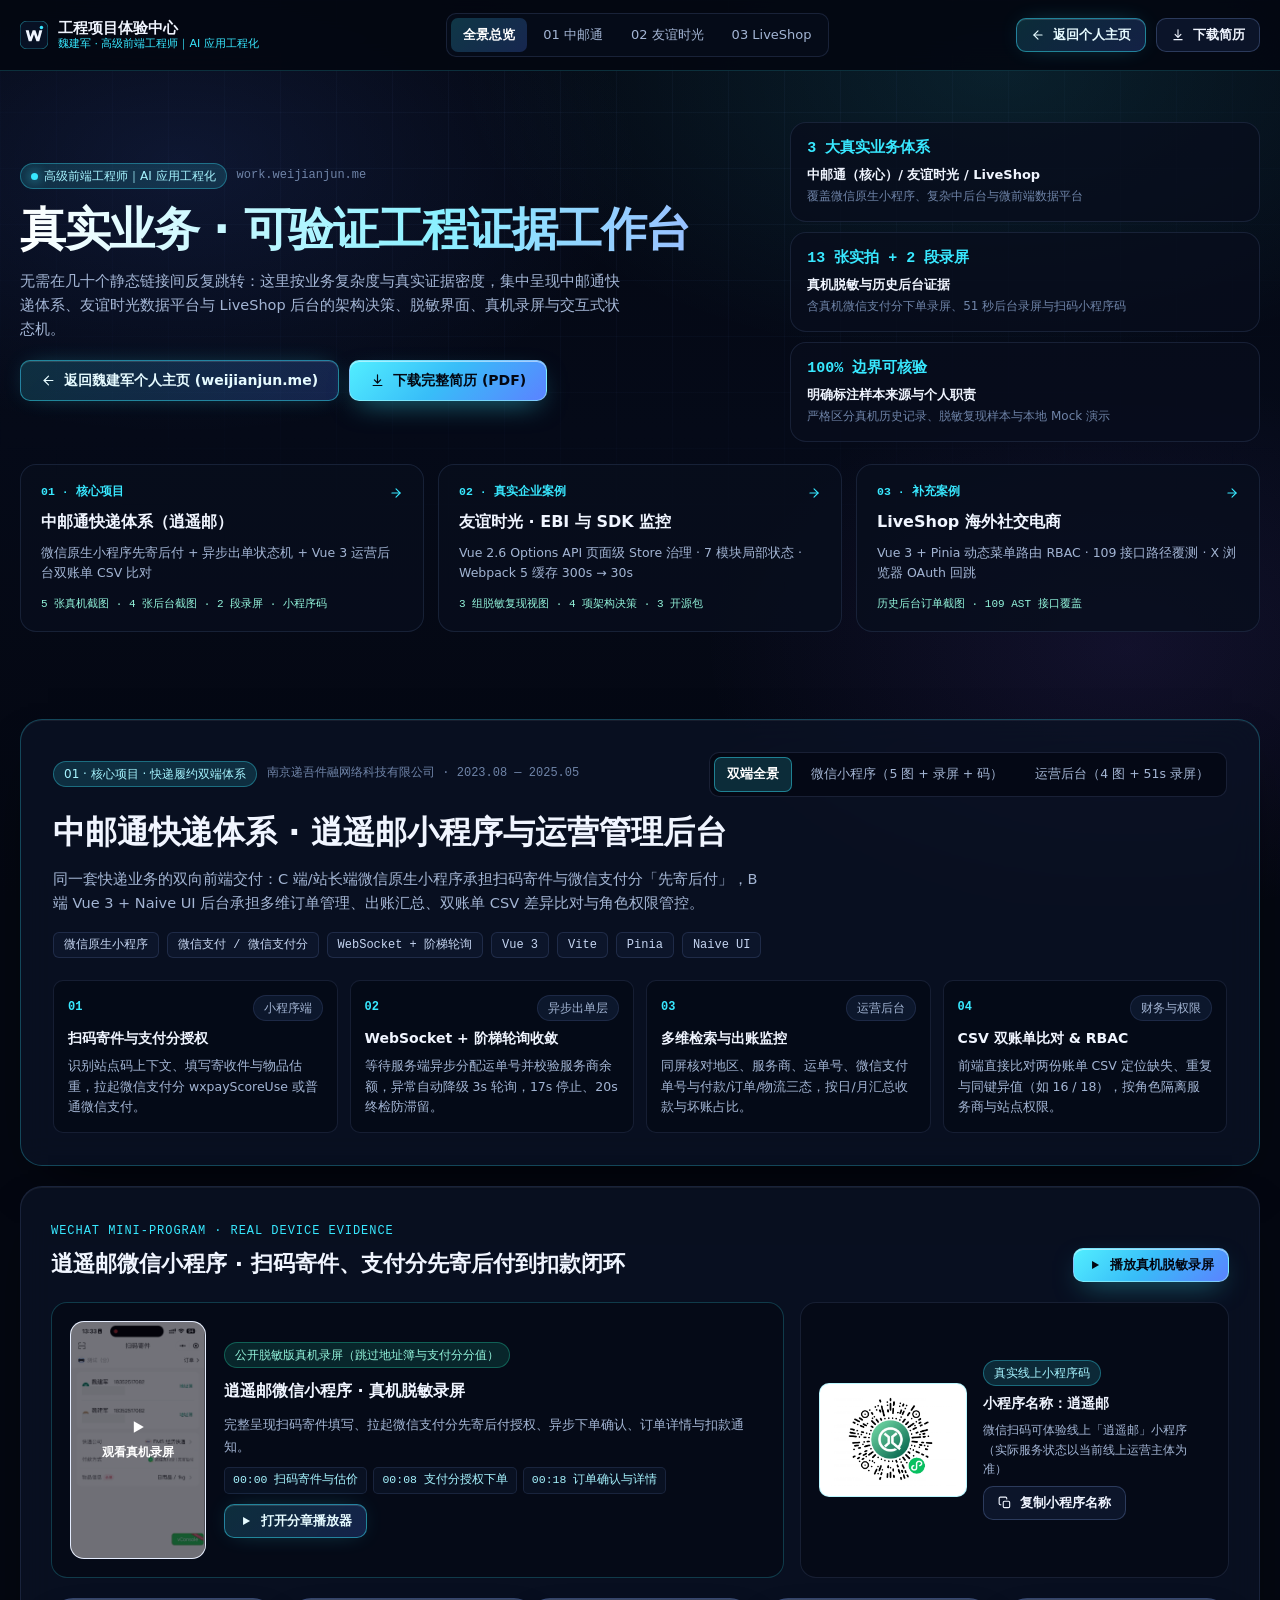
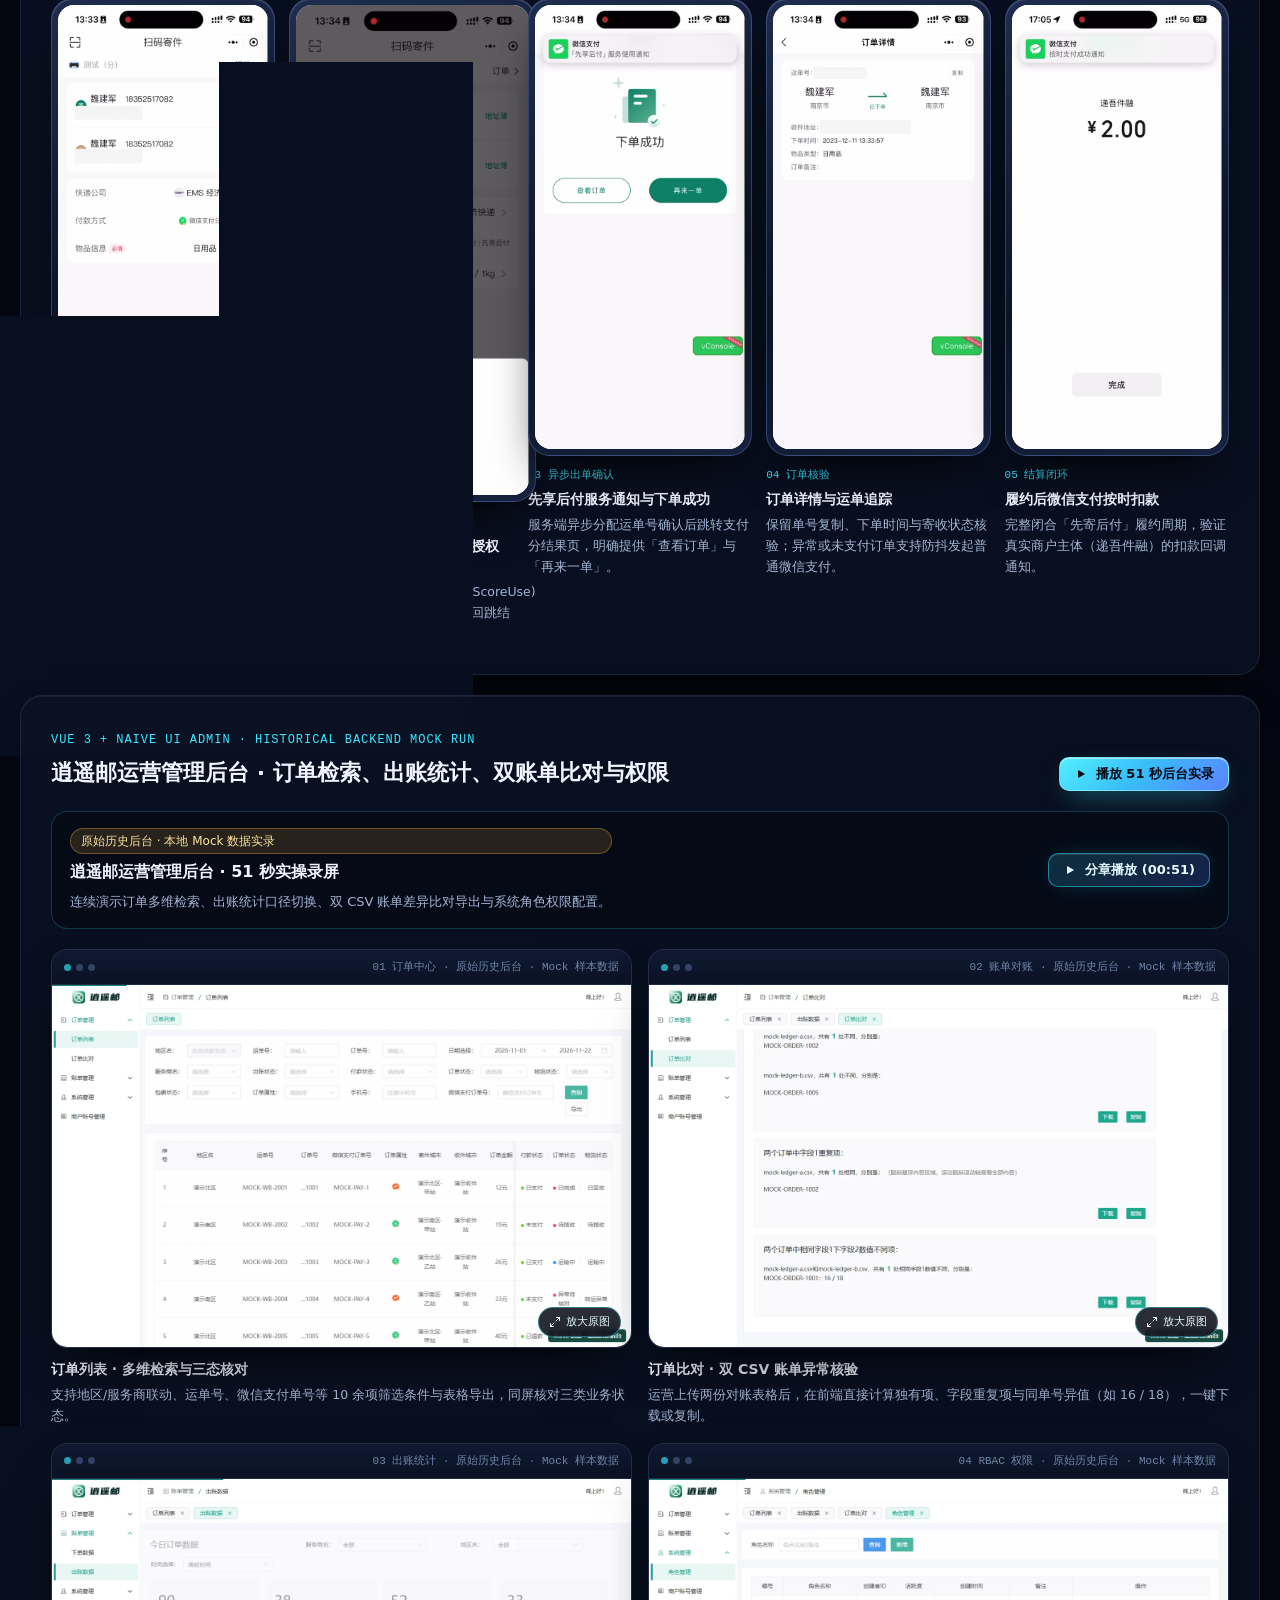
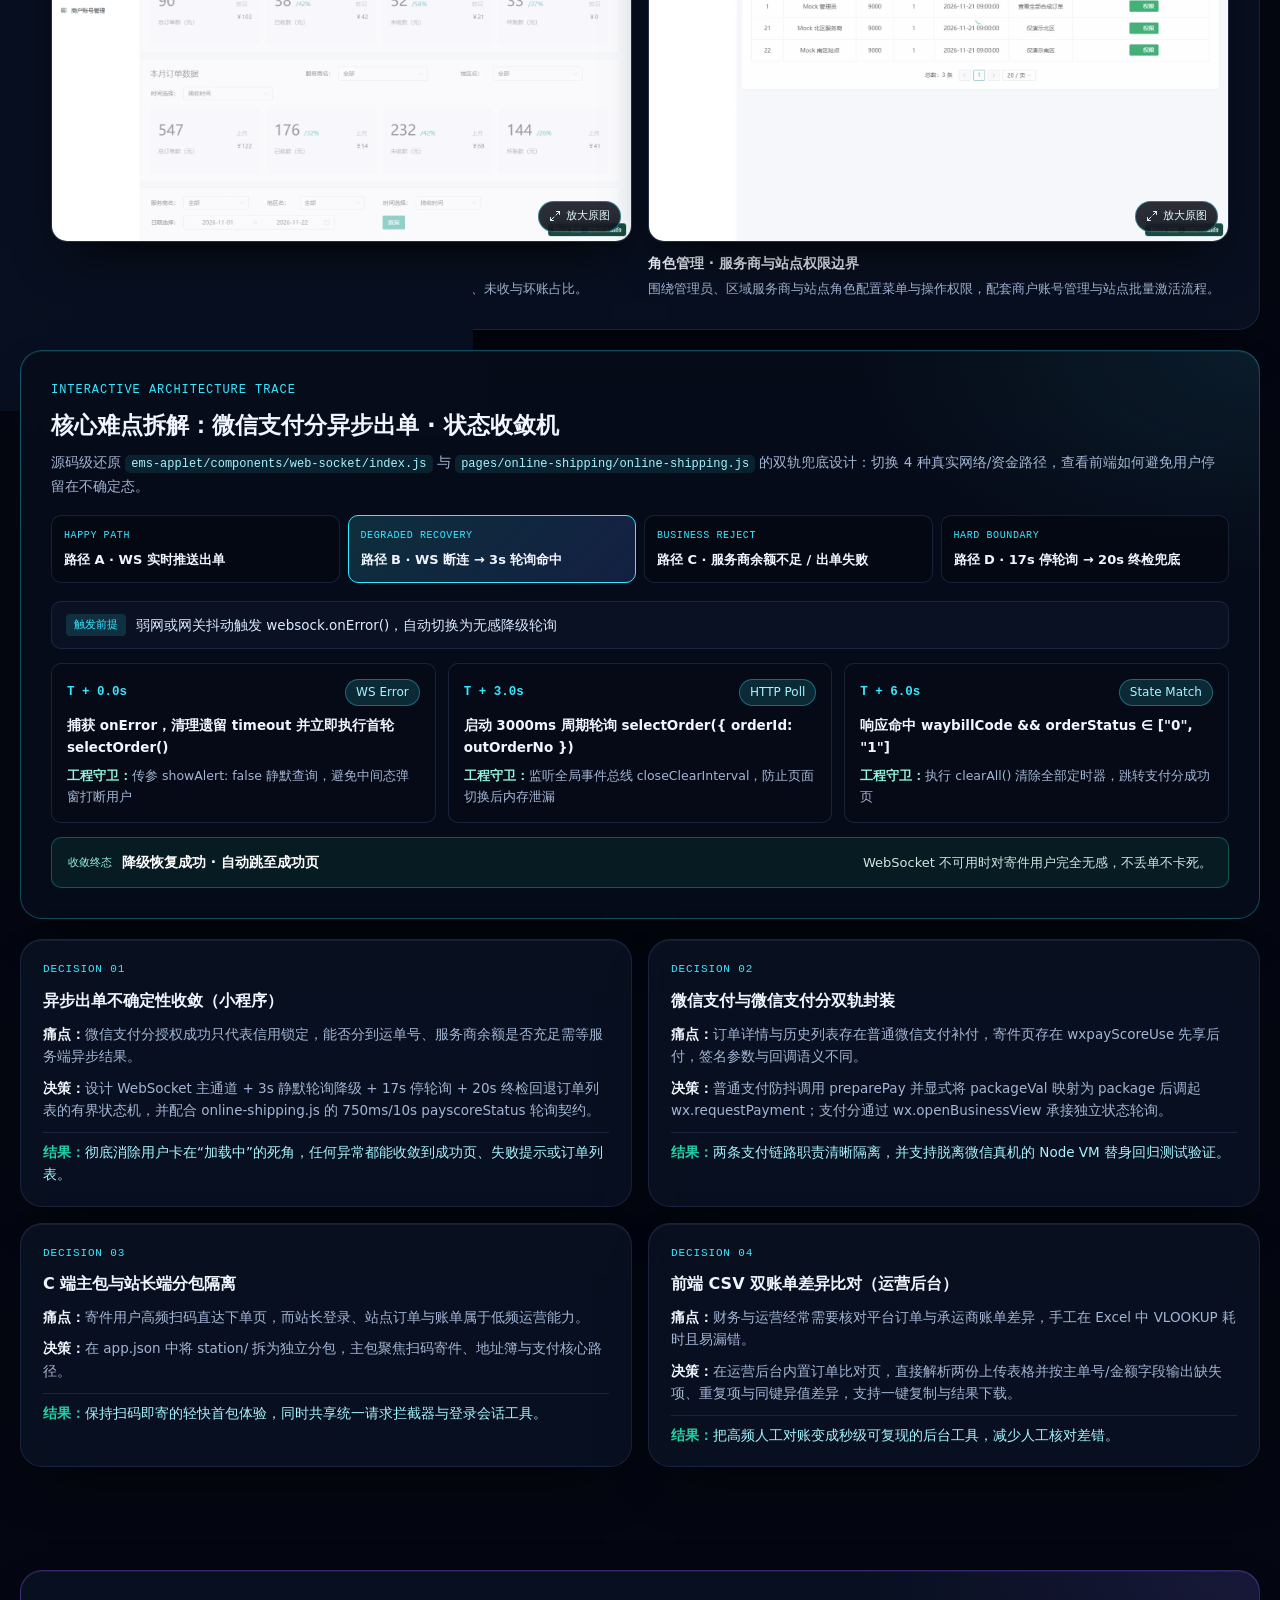
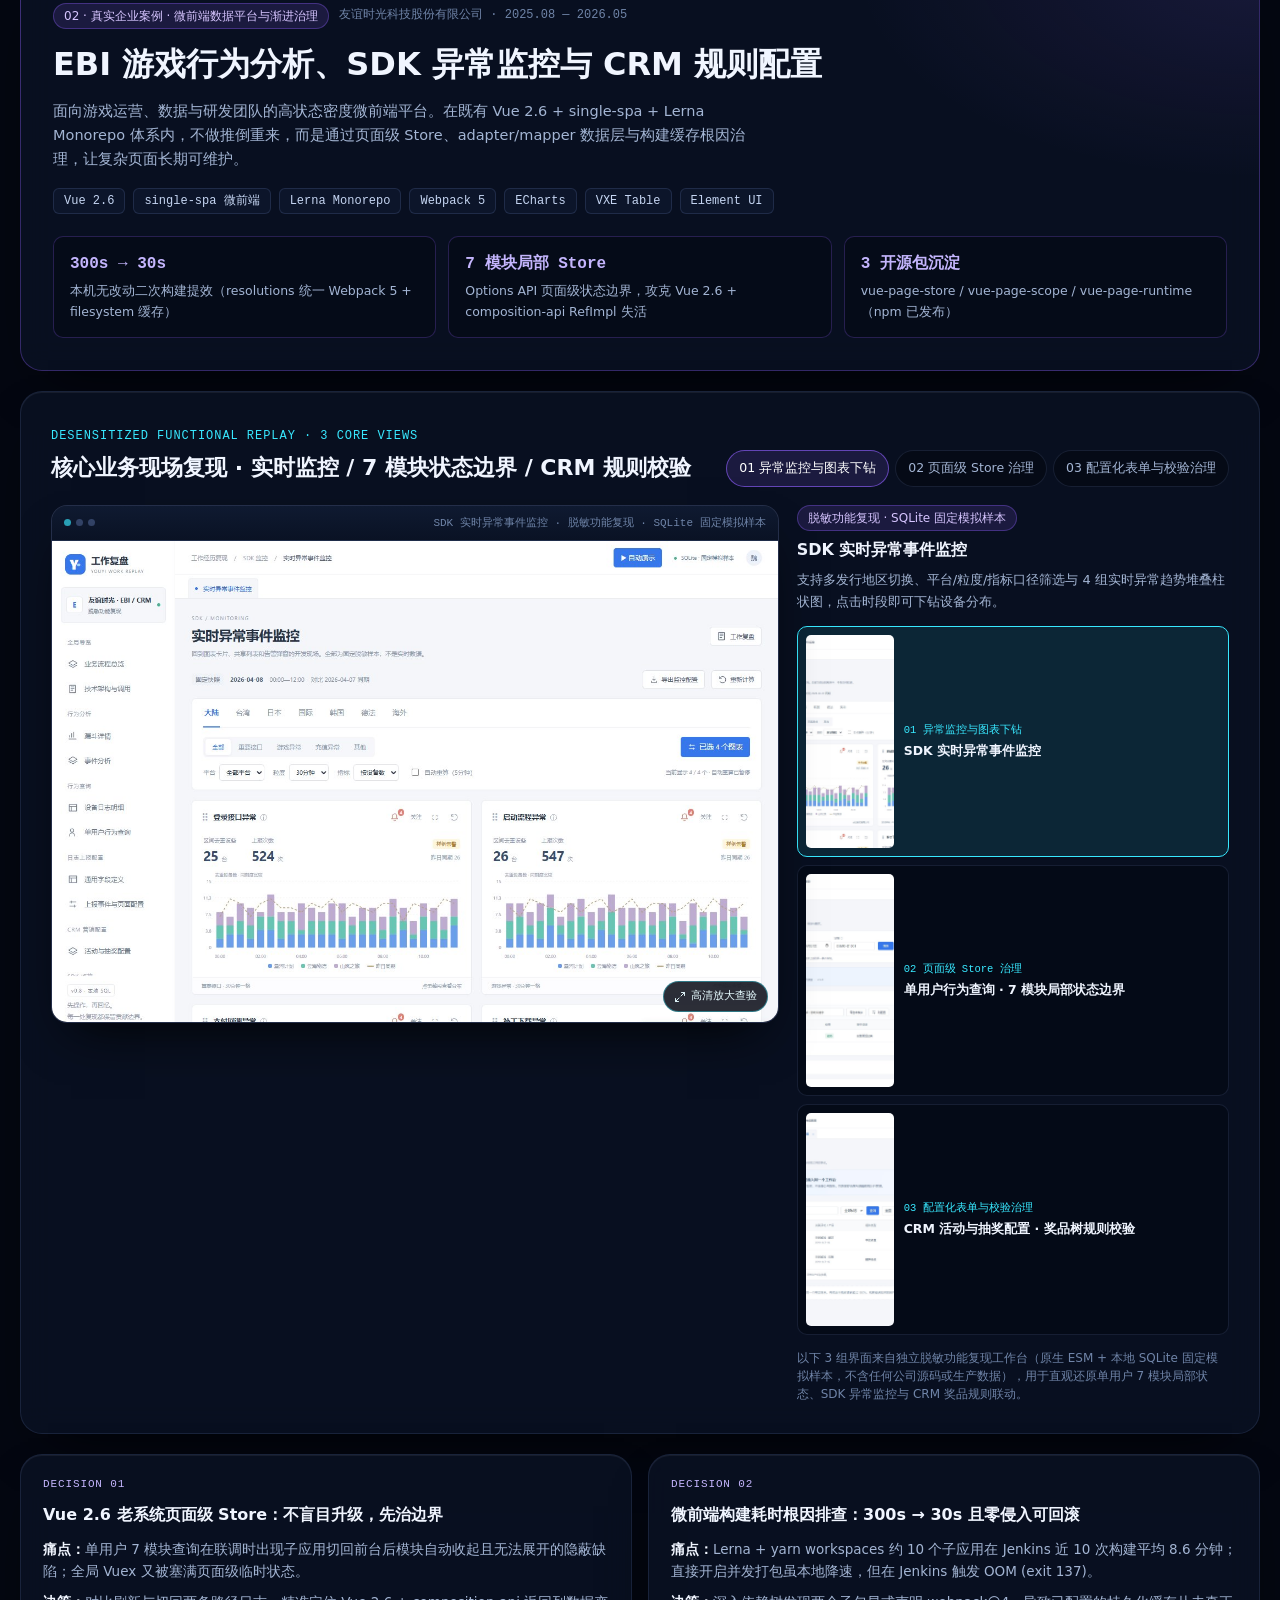
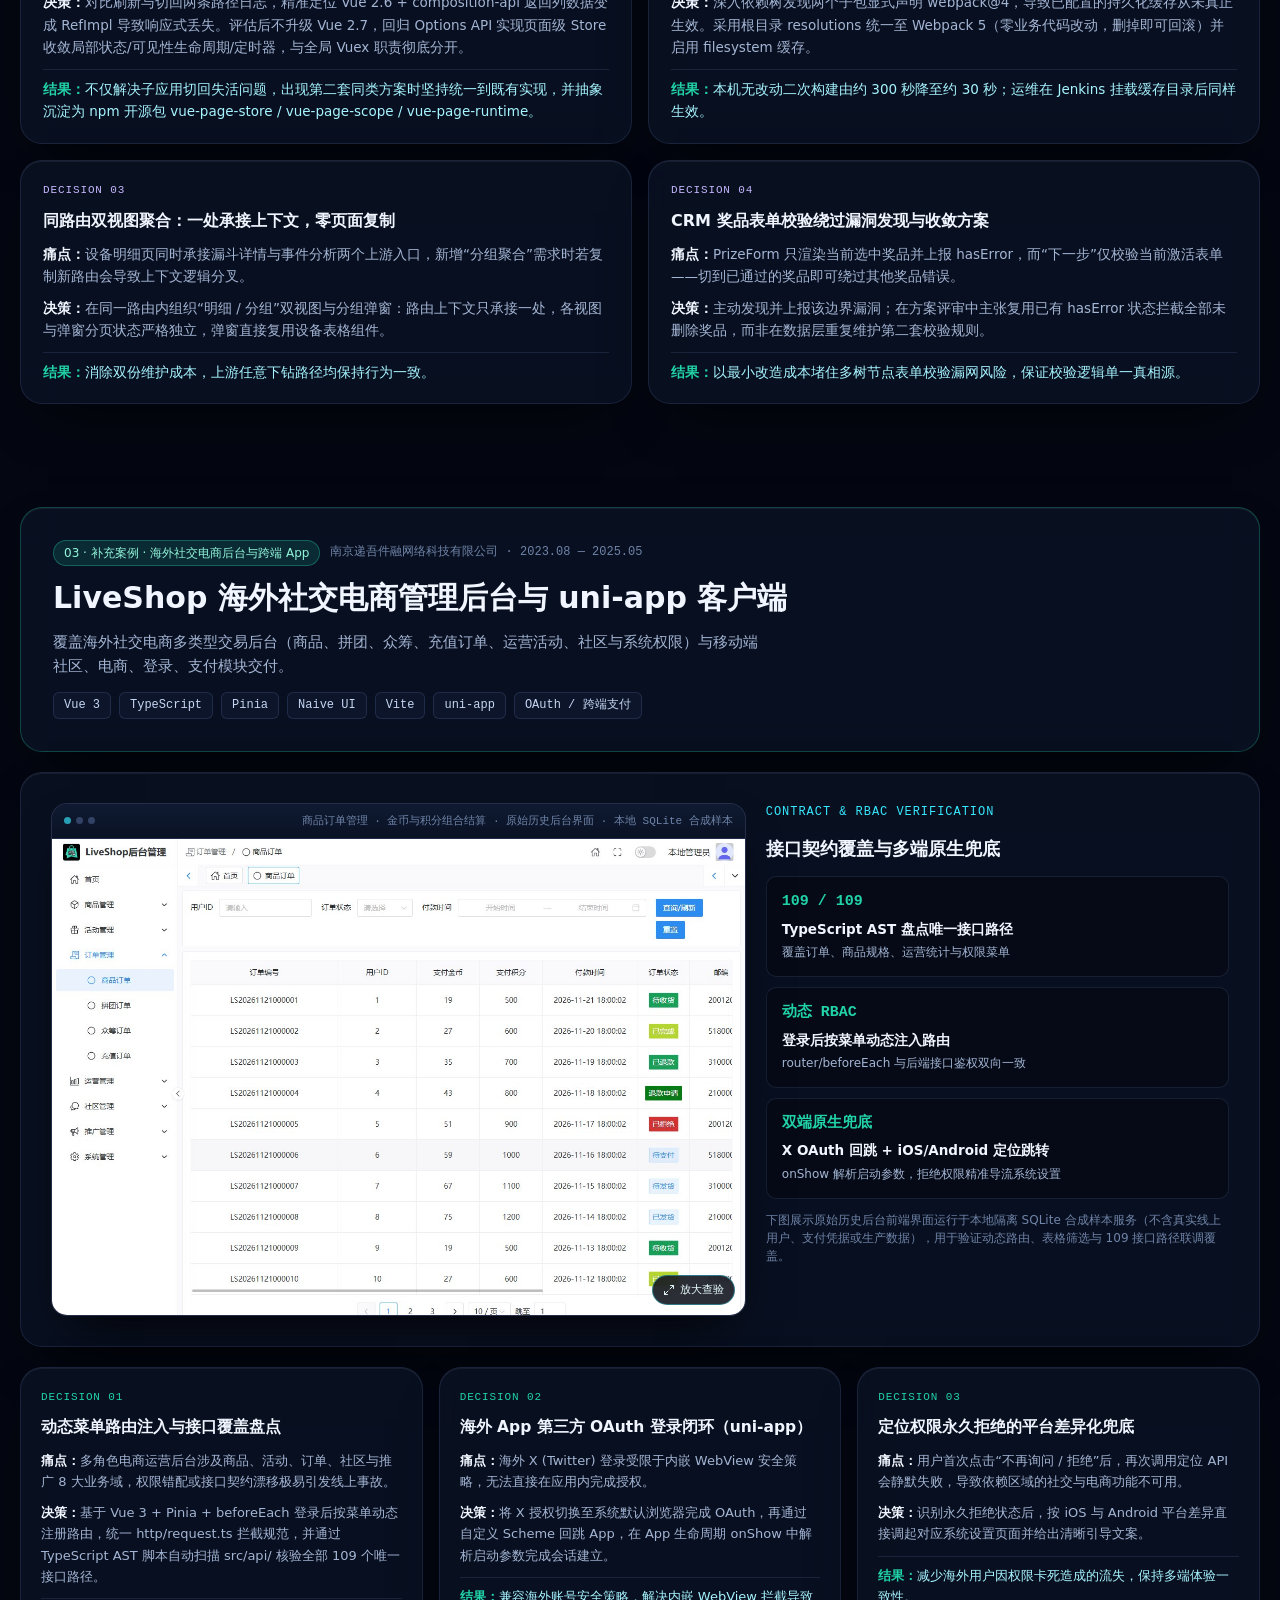
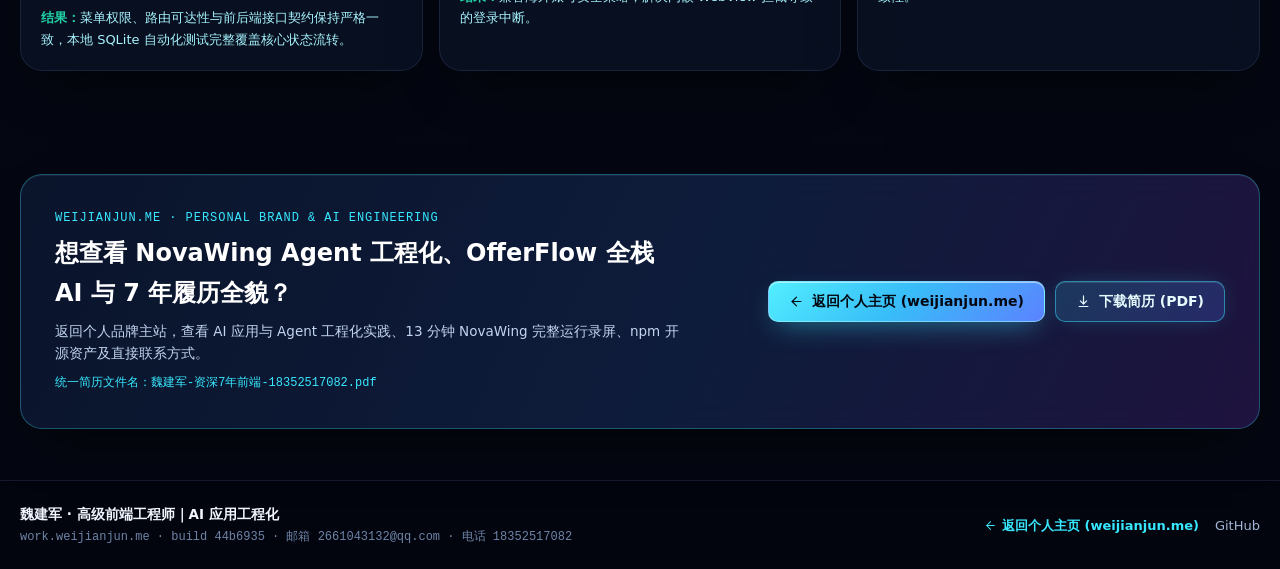
==== commit a8be535a: "feat(neon): publish AI-future engineering workbench to work.weijianjun.me" ====
--- a/projects/analytics/index.html
+++ b/projects/analytics/index.html
@@ -2,17 +2,27 @@
 <html lang="zh-CN">
   <head>
     <meta charset="UTF-8" />
-    <meta name="viewport" content="width=device-width, initial-scale=1.0, viewport-fit=cover" />
-    <meta name="robots" content="noindex, nofollow" />
-    <meta name="theme-color" content="#f4f7fb" />
+    <meta name="viewport" content="width=device-width, initial-scale=1.0" />
+    <meta name="theme-color" content="#040711" />
+    <meta
+      name="description"
+      content="魏建军 · 高级前端工程师｜AI 应用工程化。工程项目体验中心：中邮通快递体系双端证据、友谊时光 EBI 与 SDK 监控、LiveShop 海外社交电商真实技术决策与脱敏演示。"
+    />
+    <title>工程项目体验中心 · 魏建军｜高级前端工程师｜AI 应用工程化</title>
     <link rel="icon" type="image/svg+xml" href="/favicon.svg" />
-    <meta name="description" content="魏建军的工程项目体验中心，展示逍遥邮快递业务、游戏行为分析与 SDK 异常监控、LiveShop 海外社交电商后台。" />
-    <title>魏建军 · 工程项目体验中心</title>
-    <script type="module" crossorigin src="/assets/index-Che0CKRr.js"></script>
-    <link rel="stylesheet" crossorigin href="/assets/index-DYwqqehY.css">
+    <script type="module" crossorigin src="/assets/index-pYqCPDFl.js"></script>
+    <link rel="stylesheet" crossorigin href="/assets/index-CreyX2IH.css">
   </head>
   <body>
     <div id="app"></div>
-    <noscript>请启用 JavaScript 查看项目证据。<a href="/resume/wei-jianjun-resume.pdf">查看简历</a></noscript>
+    <noscript>
+      魏建军 · 高级前端工程师｜AI 应用工程化 · 工程项目体验中心。
+      <a href="https://weijianjun.me/">返回个人主页</a> ·
+      <a
+        href="/resume/%E9%AD%8F%E5%BB%BA%E5%86%9B-%E8%B5%84%E6%B7%B17%E5%B9%B4%E5%89%8D%E7%AB%AF-18352517082.pdf"
+        download="魏建军-资深7年前端-18352517082.pdf"
+        >下载完整简历</a
+      >。启用 JavaScript 可查看完整交互式工程证据。
+    </noscript>
   </body>
 </html>
--- a/assets/index-CreyX2IH.css
+++ b/assets/index-CreyX2IH.css
@@ -0,0 +1 @@
+:root{--bg-void: #040711;--bg-deep: #070d1b;--bg-surface: #0b1326;--bg-surface-elevated: #101b33;--bg-glass: rgba(11, 19, 38, .76);--bg-glass-strong: rgba(8, 14, 29, .9);--ink-primary: #f0f5ff;--ink-secondary: #a3b5d4;--ink-muted: #6f84a8;--ink-inverse: #040711;--cyan: #38e8ff;--cyan-soft: rgba(56, 232, 255, .14);--cyan-line: rgba(56, 232, 255, .42);--blue: #4f7cff;--blue-soft: rgba(79, 124, 255, .16);--violet: #8b5cf6;--violet-soft: rgba(139, 92, 246, .15);--emerald: #22d3a8;--emerald-soft: rgba(34, 211, 168, .14);--amber: #f5b942;--amber-soft: rgba(245, 185, 66, .14);--line-subtle: rgba(148, 179, 255, .12);--line-strong: rgba(148, 179, 255, .24);--specular: inset 0 1px 0 rgba(255, 255, 255, .06);--font-sans: "Inter", "PingFang SC", "Hiragino Sans GB", "Microsoft YaHei", "Noto Sans SC", system-ui, -apple-system, BlinkMacSystemFont, sans-serif;--font-mono: "JetBrains Mono", "Cascadia Mono", "SFMono-Regular", ui-monospace, Consolas, monospace;--radius-xs: 6px;--radius-sm: 10px;--radius-md: 16px;--radius-lg: 22px;--radius-pill: 999px;--container-max: 1240px;--nav-height: 70px;--ease-out: cubic-bezier(.22, 1, .36, 1)}*,*:before,*:after{box-sizing:border-box}html{scroll-behavior:smooth;color-scheme:dark;background-color:var(--bg-void);-webkit-text-size-adjust:100%}body{margin:0;min-height:100vh;font-family:var(--font-sans);font-size:15px;line-height:1.65;color:var(--ink-primary);background-color:var(--bg-void);overflow-x:clip;-webkit-font-smoothing:antialiased;-moz-osx-font-smoothing:grayscale}img,video,svg{display:block;max-width:100%}button,input,select,textarea{font:inherit;color:inherit}a{color:inherit;text-decoration:none}:focus-visible{outline:2px solid var(--cyan);outline-offset:3px;border-radius:var(--radius-xs)}.skip-link{position:fixed;top:-100px;left:16px;z-index:200;padding:10px 16px;border-radius:var(--radius-sm);background:var(--cyan);color:var(--ink-inverse);font-weight:600;transition:top .2s var(--ease-out)}.skip-link:focus{top:16px}.sr-only{position:absolute;width:1px;height:1px;padding:0;margin:-1px;overflow:hidden;clip:rect(0,0,0,0);white-space:nowrap;border:0}.space-shell{position:relative;min-height:100vh;isolation:isolate}.space-shell:before{content:"";position:fixed;inset:0;z-index:-2;pointer-events:none;background:radial-gradient(62% 48% at 78% 8%,rgba(56,232,255,.11),transparent 68%),radial-gradient(50% 42% at 14% 18%,rgba(79,124,255,.13),transparent 72%),radial-gradient(46% 42% at 88% 72%,rgba(139,92,246,.1),transparent 72%),linear-gradient(180deg,#040711,#050a18 48%,#040711)}.space-shell:after{content:"";position:fixed;inset:0;z-index:-1;pointer-events:none;background-image:linear-gradient(to right,rgba(130,170,255,.045) 1px,transparent 1px),linear-gradient(to bottom,rgba(130,170,255,.045) 1px,transparent 1px);background-size:56px 56px;mask-image:radial-gradient(ellipse 85% 65% at 50% 15%,#000 18%,transparent 82%);-webkit-mask-image:radial-gradient(ellipse 85% 65% at 50% 15%,#000 18%,transparent 82%)}.container{width:min(var(--container-max),calc(100% - 40px));margin-inline:auto}.section-block{position:relative;padding-block:clamp(56px,7vw,96px)}.section-block+.section-block:before{content:"";position:absolute;top:0;left:50%;transform:translate(-50%);width:min(var(--container-max),calc(100% - 40px));height:1px;background:linear-gradient(90deg,transparent,rgba(148,179,255,.18) 20%,rgba(56,232,255,.22) 50%,rgba(148,179,255,.18) 80%,transparent)}.eyebrow{display:inline-flex;align-items:center;gap:8px;font-family:var(--font-mono);font-size:12px;letter-spacing:.08em;text-transform:uppercase;color:var(--cyan)}.eyebrow-dot{width:7px;height:7px;border-radius:50%;background:var(--cyan);box-shadow:0 0 12px var(--cyan);flex-shrink:0}.section-header{display:grid;gap:12px;margin-bottom:clamp(28px,3.6vw,44px)}.section-header-split{display:flex;flex-wrap:wrap;align-items:flex-end;justify-content:space-between;gap:18px}.section-title{margin:0;font-size:clamp(26px,3.4vw,38px);line-height:1.18;letter-spacing:-.025em;font-weight:700;color:var(--ink-primary)}.section-lead{margin:0;max-width:66ch;font-size:15px;color:var(--ink-secondary)}.mono{font-family:var(--font-mono);font-variant-numeric:tabular-nums}.glass-panel{background:var(--bg-glass);border:1px solid var(--line-subtle);border-radius:var(--radius-lg);box-shadow:var(--specular),0 24px 56px -28px #000000d9;backdrop-filter:blur(16px);-webkit-backdrop-filter:blur(16px)}.glass-panel-interactive{transition:border-color .25s var(--ease-out),transform .25s var(--ease-out),box-shadow .25s var(--ease-out)}.glass-panel-interactive:hover{border-color:var(--cyan-line);box-shadow:var(--specular),0 26px 60px -24px #000000e6,0 0 0 1px #38e8ff1f}.badge{display:inline-flex;align-items:center;flex-wrap:wrap;gap:6px;max-width:100%;padding:4px 10px;border-radius:var(--radius-pill);font-size:12px;font-weight:500;line-height:1.35;border:1px solid var(--line-subtle);background:#101b33cc;color:var(--ink-secondary)}.badge-cyan{border-color:#38e8ff57;background:var(--cyan-soft);color:#a6f4ff}.badge-violet{border-color:#8b5cf65c;background:var(--violet-soft);color:#d6c5ff}.badge-emerald{border-color:#22d3a857;background:var(--emerald-soft);color:#93f5dc}.badge-amber{border-color:#f5b94257;background:var(--amber-soft);color:#fde19e}.tag-row{display:flex;flex-wrap:wrap;gap:8px}.tech-chip{display:inline-flex;align-items:center;padding:4px 10px;border-radius:var(--radius-xs);border:1px solid rgba(148,179,255,.14);background:#0f1930b8;color:#c5d5f2;font-family:var(--font-mono);font-size:12px;line-height:1.35}.btn{display:inline-flex;align-items:center;justify-content:center;gap:8px;padding:11px 20px;border-radius:var(--radius-sm);border:1px solid transparent;font-size:14px;font-weight:600;line-height:1.25;cursor:pointer;white-space:nowrap;transition:transform .2s var(--ease-out),background-color .2s var(--ease-out),border-color .2s var(--ease-out),box-shadow .2s var(--ease-out),color .2s var(--ease-out)}.btn:active{transform:translateY(1px)}.btn-sm{padding:8px 14px;font-size:13px}.btn-primary{background:linear-gradient(135deg,#52eeff,#38bdf8 48%,#5b82ff);color:#030712;border-color:#a5f3fc8c;box-shadow:0 10px 28px -10px #38e8ff8c,inset 0 1px #ffffff80}.btn-primary:hover{transform:translateY(-1px);box-shadow:0 14px 34px -10px #38e8ffb3,inset 0 1px #ffffffa6}.btn-portal{background:linear-gradient(135deg,#38e8ff29,#4f7cff38);border-color:#38e8ff7a;color:#e6fbff;box-shadow:inset 0 1px #ffffff1f,0 0 24px -10px #38e8ff73}.btn-portal:hover{transform:translateY(-1px);background:linear-gradient(135deg,#38e8ff42,#4f7cff57);border-color:var(--cyan);color:#fff}.btn-ghost{background:#101b33b8;border-color:var(--line-strong);color:var(--ink-primary)}.btn-ghost:hover{background:#182747e0;border-color:#94b3ff73}.btn-link{padding:6px 2px;background:transparent;color:var(--cyan);font-weight:500}.btn-link:hover{color:#a6f4ff}.optical-frame{position:relative;border-radius:var(--radius-md);border:1px solid rgba(148,179,255,.2);background:#070d1b;overflow:hidden;box-shadow:0 24px 48px -20px #000000e6,inset 0 1px #ffffff14}.optical-frame-bar{display:flex;align-items:center;justify-content:space-between;gap:10px;padding:8px 12px;background:linear-gradient(180deg,#0f1a31,#0a1224);border-bottom:1px solid rgba(148,179,255,.12)}.optical-dots{display:inline-flex;align-items:center;gap:5px;flex-shrink:0}.optical-dots span{width:7px;height:7px;border-radius:50%;background:#94b3ff47}.optical-dots span:first-child{background:#38e8ffa6}.optical-bar-label{font-family:var(--font-mono);font-size:11px;color:var(--ink-muted);overflow:hidden;text-overflow:ellipsis;white-space:nowrap}.optical-media-btn{display:block;width:100%;padding:0;border:0;background:#070d1b;cursor:zoom-in;position:relative;text-align:left}.optical-media-btn img{width:100%;height:auto;display:block;transition:transform .35s var(--ease-out)}.optical-media-btn:hover img{transform:scale(1.015)}.optical-zoom-hint{position:absolute;right:10px;bottom:10px;display:inline-flex;align-items:center;gap:5px;padding:5px 10px;border-radius:var(--radius-pill);background:#040711d6;border:1px solid rgba(56,232,255,.4);color:#e6fbff;font-size:11px;font-weight:500;-webkit-backdrop-filter:blur(8px);backdrop-filter:blur(8px)}.phone-bezel{position:relative;border-radius:22px;padding:6px;background:linear-gradient(160deg,#1e2d4f,#0b1326 60%,#152340);border:1px solid rgba(148,179,255,.26);box-shadow:0 24px 48px -18px #000000eb,inset 0 1px #ffffff24}.phone-bezel-screen{display:block;width:100%;padding:0;border:0;border-radius:16px;overflow:hidden;background:#fff;cursor:zoom-in}.phone-bezel-screen img{width:100%;height:auto;display:block}[data-reveal]{opacity:1;transform:translateY(0);transition:opacity .45s var(--ease-out),transform .45s var(--ease-out)}@media(max-width:768px){.container{width:min(var(--container-max),calc(100% - 28px))}}@media(max-width:480px){.btn{white-space:normal;text-align:center}.glass-panel,.optical-frame,.case-stack>*,.work-hero-stack>*{min-width:0}p,li,.mono{overflow-wrap:anywhere}}@media(prefers-reduced-motion:reduce){html{scroll-behavior:auto}*,*:before,*:after{animation-duration:.01ms!important;animation-iteration-count:1!important;transition-duration:.01ms!important}[data-reveal]{opacity:1;transform:none}}.app-icon[data-v-53e2d201]{flex-shrink:0}.work-nav[data-v-810647e0]{position:sticky;top:0;z-index:80;border-bottom:1px solid rgba(56,232,255,.18);background:#040711e6;backdrop-filter:blur(18px);-webkit-backdrop-filter:blur(18px)}.work-nav-inner[data-v-810647e0]{min-height:var(--nav-height);display:flex;align-items:center;justify-content:space-between;gap:14px}.work-brand[data-v-810647e0]{display:inline-flex;align-items:center;gap:10px;min-width:0}.brand-mark[data-v-810647e0]{flex-shrink:0;display:inline-flex}.brand-copy[data-v-810647e0]{display:grid;line-height:1.2;min-width:0}.brand-title[data-v-810647e0]{font-size:14.5px;font-weight:700;color:var(--ink-primary)}.brand-sub[data-v-810647e0]{font-size:11px;color:var(--cyan);white-space:nowrap;overflow:hidden;text-overflow:ellipsis}.work-tabs[data-v-810647e0]{display:flex;align-items:center;gap:4px;padding:4px;border-radius:var(--radius-sm);border:1px solid rgba(148,179,255,.14);background:#070d1bd9}.work-tab[data-v-810647e0]{padding:6px 12px;border-radius:7px;font-size:13px;font-weight:500;color:var(--ink-secondary);transition:background-color .2s var(--ease-out),color .2s var(--ease-out)}.work-tab[data-v-810647e0]:hover{color:var(--ink-primary)}.work-tab.is-active[data-v-810647e0]{background:linear-gradient(135deg,#38e8ff33,#4f7cff3d);color:#fff;font-weight:600}.work-nav-actions[data-v-810647e0]{display:flex;align-items:center;gap:10px;flex-shrink:0}.work-menu-btn[data-v-810647e0]{display:none;width:38px;height:38px;align-items:center;justify-content:center;border-radius:var(--radius-sm);border:1px solid var(--line-strong);background:#101b33cc;color:var(--ink-primary);cursor:pointer}.work-drawer[data-v-810647e0]{border-top:1px solid var(--line-subtle);background:#050915fa;padding-block:16px 22px}.work-drawer-inner[data-v-810647e0]{display:grid;gap:14px}.drawer-role[data-v-810647e0]{margin:0;font-size:12px;color:var(--cyan)}.drawer-tabs[data-v-810647e0]{display:grid;gap:6px}.drawer-tab[data-v-810647e0]{display:flex;align-items:center;justify-content:space-between;padding:11px 12px;border-radius:var(--radius-sm);border:1px solid rgba(148,179,255,.1);background:#101b3380;color:var(--ink-primary);font-size:14px}.drawer-tab.is-active[data-v-810647e0]{border-color:var(--cyan);background:#38e8ff24}.drawer-actions[data-v-810647e0]{display:grid;gap:10px}@media(max-width:1120px){.work-tabs[data-v-810647e0]{display:none}.work-menu-btn[data-v-810647e0]{display:inline-flex}}@media(max-width:720px){.brand-sub[data-v-810647e0],.work-resume-desktop[data-v-810647e0]{display:none}.return-home-cta[data-v-810647e0]{padding:8px 11px;font-size:12.5px}}.simulator-box[data-v-e65db4a7]{padding:clamp(20px,2.6vw,30px);display:grid;gap:18px;border-color:#38e8ff47;background:radial-gradient(50% 60% at 100% 0%,rgba(56,232,255,.08),transparent 65%),#070d1be0}.sim-heading[data-v-e65db4a7]{display:grid;gap:6px}.sim-title[data-v-e65db4a7]{margin:0;font-size:clamp(18px,2.1vw,23px);color:var(--ink-primary)}.sim-desc[data-v-e65db4a7]{margin:0;font-size:13.5px;color:var(--ink-secondary)}.inline-code[data-v-e65db4a7]{padding:2px 6px;border-radius:5px;background:#38e8ff1a;color:#a6f4ff;font-size:12px;overflow-wrap:anywhere;word-break:break-word}.sim-tabs[data-v-e65db4a7]{display:grid;grid-template-columns:repeat(4,minmax(0,1fr));gap:8px}.sim-tab[data-v-e65db4a7]{display:grid;gap:4px;padding:12px;border-radius:var(--radius-sm);border:1px solid rgba(148,179,255,.14);background:#040813c7;text-align:left;cursor:pointer;transition:border-color .2s var(--ease-out),background-color .2s var(--ease-out)}.sim-tab[data-v-e65db4a7]:hover{border-color:#38e8ff5c}.sim-tab.is-active[data-v-e65db4a7]{border-color:var(--cyan);background:linear-gradient(135deg,#38e8ff29,#4f7cff2e)}.sim-tab-badge[data-v-e65db4a7]{font-size:10px;color:var(--cyan);letter-spacing:.06em}.sim-tab-label[data-v-e65db4a7]{font-size:13px;font-weight:600;color:var(--ink-primary)}.sim-stage[data-v-e65db4a7]{display:grid;gap:14px}.sim-trigger[data-v-e65db4a7]{display:flex;flex-wrap:wrap;align-items:center;gap:10px;padding:12px 14px;border-radius:var(--radius-sm);background:#0b1326d9;border:1px solid var(--line-subtle)}.trigger-tag[data-v-e65db4a7]{font-size:11px;color:var(--cyan);padding:2px 8px;border-radius:4px;background:var(--cyan-soft)}.trigger-text[data-v-e65db4a7]{margin:0;font-size:13.5px;color:#dce9ff}.sim-timeline[data-v-e65db4a7]{margin:0;padding:0;list-style:none;display:grid;grid-template-columns:repeat(auto-fit,minmax(min(230px,100%),1fr));gap:12px}.sim-step[data-v-e65db4a7]{padding:15px;border-radius:var(--radius-sm);border:1px solid rgba(148,179,255,.15);background:#050a16d1;display:grid;gap:8px;align-content:start}.step-head[data-v-e65db4a7]{display:flex;align-items:center;justify-content:space-between;gap:8px}.step-time[data-v-e65db4a7]{font-size:12.5px;font-weight:700;color:var(--cyan)}.step-action[data-v-e65db4a7]{margin:0;font-size:13.5px;font-weight:600;color:var(--ink-primary)}.step-guard[data-v-e65db4a7]{margin:0;font-size:12.5px;color:var(--ink-secondary)}.guard-prefix[data-v-e65db4a7]{color:#93f5dc;font-weight:600}.sim-outcome[data-v-e65db4a7]{display:flex;flex-wrap:wrap;align-items:center;justify-content:space-between;gap:12px;padding:13px 16px;border-radius:var(--radius-sm);border:1px solid rgba(34,211,168,.34);background:#22d3a814}.outcome-pill[data-v-e65db4a7]{display:flex;flex-wrap:wrap;align-items:center;gap:10px}.outcome-kicker[data-v-e65db4a7]{font-size:11px;color:#93f5dc}.outcome-val[data-v-e65db4a7]{font-size:14px;font-weight:700;color:#fff}.outcome-ux[data-v-e65db4a7]{margin:0;font-size:13px;color:#cde8e2}@media(max-width:960px){.sim-tabs[data-v-e65db4a7]{grid-template-columns:repeat(2,minmax(0,1fr))}}@media(max-width:560px){.sim-tabs[data-v-e65db4a7]{grid-template-columns:1fr}}.case-section[data-v-8dc1fa9a]{padding-block:clamp(28px,4vw,52px)}.case-stack[data-v-8dc1fa9a]{display:grid;gap:20px}.case-header[data-v-8dc1fa9a]{padding:clamp(22px,3vw,32px);display:grid;gap:16px;border-color:#38e8ff42}.case-header-top[data-v-8dc1fa9a]{display:flex;flex-wrap:wrap;align-items:center;justify-content:space-between;gap:12px}.case-badges[data-v-8dc1fa9a]{display:flex;flex-wrap:wrap;align-items:center;gap:10px}.case-period[data-v-8dc1fa9a]{font-size:12px;color:var(--ink-muted)}.subview-switch[data-v-8dc1fa9a]{display:flex;flex-wrap:wrap;gap:6px;padding:4px;border-radius:var(--radius-sm);border:1px solid rgba(148,179,255,.14);background:#040813cc}.subview-btn[data-v-8dc1fa9a]{padding:6px 12px;border:1px solid transparent;border-radius:7px;background:transparent;color:var(--ink-secondary);font-size:12.5px;font-weight:500;cursor:pointer}.subview-btn.is-active[data-v-8dc1fa9a]{border-color:#38e8ff73;background:#38e8ff29;color:#fff;font-weight:600}.case-title[data-v-8dc1fa9a]{margin:0;font-size:clamp(22px,2.8vw,32px);line-height:1.22;color:var(--ink-primary)}.case-subtitle[data-v-8dc1fa9a]{margin:0;font-size:14.5px;color:var(--ink-secondary);max-width:78ch}.lifecycle-grid[data-v-8dc1fa9a]{display:grid;grid-template-columns:repeat(4,minmax(0,1fr));gap:12px;padding-top:6px}.lifecycle-node[data-v-8dc1fa9a]{padding:14px;border-radius:var(--radius-sm);border:1px solid var(--line-subtle);background:#050a16c7;display:grid;gap:6px;align-content:start}.lifecycle-top[data-v-8dc1fa9a]{display:flex;align-items:center;justify-content:space-between;gap:8px}.lifecycle-step[data-v-8dc1fa9a]{font-size:12px;font-weight:700;color:var(--cyan)}.lifecycle-title[data-v-8dc1fa9a]{margin:0;font-size:14px;color:var(--ink-primary)}.lifecycle-detail[data-v-8dc1fa9a]{margin:0;font-size:12.5px;color:var(--ink-secondary)}.evidence-panel[data-v-8dc1fa9a]{padding:clamp(20px,2.6vw,30px);display:grid;gap:20px}.panel-header[data-v-8dc1fa9a]{display:flex;flex-wrap:wrap;align-items:flex-end;justify-content:space-between;gap:14px}.panel-title[data-v-8dc1fa9a]{margin:4px 0 0;font-size:clamp(18px,2.1vw,22px);color:var(--ink-primary)}.mini-spotlight[data-v-8dc1fa9a]{display:grid;grid-template-columns:minmax(0,1.45fr) minmax(0,.85fr);gap:16px}.video-trigger-card[data-v-8dc1fa9a]{display:grid;grid-template-columns:136px minmax(0,1fr);gap:18px;padding:18px;border-radius:var(--radius-md);border:1px solid rgba(56,232,255,.22);background:#050a16d1;align-items:center}.video-thumb[data-v-8dc1fa9a]{position:relative;width:136px;height:238px;border-radius:14px;overflow:hidden;border:1px solid rgba(148,179,255,.24);background:#fff}.video-thumb img[data-v-8dc1fa9a]{width:100%;height:100%;object-fit:cover;object-position:top}.play-overlay-btn[data-v-8dc1fa9a]{position:absolute;inset:0;display:flex;flex-direction:column;align-items:center;justify-content:center;gap:6px;border:0;background:#0407118f;color:#fff;font-size:12px;font-weight:600;cursor:pointer;transition:background-color .2s var(--ease-out)}.play-overlay-btn[data-v-8dc1fa9a]:hover{background:#04071161}.video-info[data-v-8dc1fa9a]{display:grid;gap:10px;justify-items:start}.video-title[data-v-8dc1fa9a]{margin:0;font-size:16px;color:var(--ink-primary)}.video-desc[data-v-8dc1fa9a]{margin:0;font-size:13px;color:var(--ink-secondary)}.chapter-pills[data-v-8dc1fa9a]{display:flex;flex-wrap:wrap;gap:6px}.chapter-pill[data-v-8dc1fa9a]{padding:3px 8px;border-radius:5px;border:1px solid var(--line-subtle);background:#0b1326cc;font-size:11.5px;color:#a6f4ff}.qr-card[data-v-8dc1fa9a]{display:flex;align-items:center;gap:16px;padding:18px;border-radius:var(--radius-md);border:1px solid var(--line-subtle);background:#050a16d1}.qr-img-btn[data-v-8dc1fa9a]{flex-shrink:0;width:148px;padding:10px;border-radius:var(--radius-sm);border:1px solid rgba(56,232,255,.34);background:#fff;cursor:zoom-in;display:flex;align-items:center;justify-content:center}.qr-img-btn img[data-v-8dc1fa9a]{width:100%;height:auto;display:block}.qr-meta[data-v-8dc1fa9a]{display:grid;gap:6px;justify-items:start}.qr-name[data-v-8dc1fa9a]{margin:0;font-size:14px;font-weight:700;color:var(--ink-primary)}.qr-caption[data-v-8dc1fa9a]{margin:0;font-size:12px;color:var(--ink-secondary)}.phone-strip[data-v-8dc1fa9a]{display:grid;grid-template-columns:repeat(5,minmax(0,1fr));gap:14px}.phone-shot-card[data-v-8dc1fa9a]{display:grid;gap:10px;align-content:start}.phone-shot-card img[data-v-8dc1fa9a]{aspect-ratio:9 / 19;object-fit:cover;object-position:top}.admin-video-banner[data-v-8dc1fa9a]{display:flex;flex-wrap:wrap;align-items:center;justify-content:space-between;gap:14px;padding:16px 18px;border-radius:var(--radius-md);border:1px solid rgba(56,232,255,.22);background:#050a16d1}.admin-video-info[data-v-8dc1fa9a]{display:grid;gap:5px;max-width:72ch}.admin-grid[data-v-8dc1fa9a]{display:grid;grid-template-columns:repeat(2,minmax(0,1fr));gap:16px}.desktop-shot-card[data-v-8dc1fa9a]{display:grid;gap:10px;align-content:start}.desktop-shot-card img[data-v-8dc1fa9a]{aspect-ratio:16 / 10;object-fit:cover;object-position:top left}.shot-copy[data-v-8dc1fa9a]{display:grid;gap:4px}.shot-tag[data-v-8dc1fa9a]{font-size:11px;color:var(--cyan)}.shot-title[data-v-8dc1fa9a]{margin:0;font-size:14px;font-weight:600;color:var(--ink-primary)}.shot-caption[data-v-8dc1fa9a]{margin:0;font-size:12.5px;color:var(--ink-secondary)}.decisions-grid[data-v-8dc1fa9a]{display:grid;grid-template-columns:repeat(2,minmax(0,1fr));gap:16px}.decision-card[data-v-8dc1fa9a]{padding:20px 22px;display:grid;gap:9px;align-content:start}.decision-index[data-v-8dc1fa9a]{font-size:11px;color:var(--cyan);letter-spacing:.08em}.decision-title[data-v-8dc1fa9a]{margin:0;font-size:16px;color:var(--ink-primary)}.decision-row[data-v-8dc1fa9a]{margin:0;font-size:13.5px;color:var(--ink-secondary)}.decision-row strong[data-v-8dc1fa9a]{color:var(--ink-primary)}.decision-outcome[data-v-8dc1fa9a]{margin:2px 0 0;padding-top:8px;border-top:1px solid var(--line-subtle);font-size:13.5px;color:#a6f4ff}.decision-outcome strong[data-v-8dc1fa9a]{color:var(--emerald)}@media(max-width:1100px){.lifecycle-grid[data-v-8dc1fa9a]{grid-template-columns:repeat(2,minmax(0,1fr))}.mini-spotlight[data-v-8dc1fa9a]{grid-template-columns:1fr}.phone-strip[data-v-8dc1fa9a]{grid-template-columns:repeat(3,minmax(0,1fr))}}@media(max-width:760px){.admin-grid[data-v-8dc1fa9a],.decisions-grid[data-v-8dc1fa9a],.lifecycle-grid[data-v-8dc1fa9a]{grid-template-columns:1fr}.video-trigger-card[data-v-8dc1fa9a],.qr-card[data-v-8dc1fa9a]{grid-template-columns:1fr;flex-direction:column;align-items:flex-start}.video-thumb[data-v-8dc1fa9a]{width:140px}.phone-strip[data-v-8dc1fa9a]{grid-template-columns:repeat(2,minmax(0,1fr))}}.case-section[data-v-e7399657]{padding-block:clamp(28px,4vw,52px)}.case-stack[data-v-e7399657]{display:grid;gap:20px}.case-header[data-v-e7399657]{padding:clamp(22px,3vw,32px);display:grid;gap:16px;border-color:#8b5cf657;background:radial-gradient(50% 80% at 100% 0%,rgba(139,92,246,.12),transparent 65%),var(--bg-glass)}.case-badges[data-v-e7399657]{display:flex;flex-wrap:wrap;align-items:center;gap:10px}.case-period[data-v-e7399657]{font-size:12px;color:var(--ink-muted)}.case-title[data-v-e7399657]{margin:0;font-size:clamp(22px,2.8vw,32px);line-height:1.22;color:var(--ink-primary)}.case-subtitle[data-v-e7399657]{margin:0;font-size:14.5px;color:var(--ink-secondary);max-width:78ch}.governance-strip[data-v-e7399657]{display:grid;grid-template-columns:repeat(3,minmax(0,1fr));gap:12px;padding-top:6px}.gov-stat[data-v-e7399657]{padding:14px 16px;border-radius:var(--radius-sm);border:1px solid rgba(139,92,246,.25);background:#060b18c7;display:grid;gap:4px}.gov-val[data-v-e7399657]{font-size:16px;font-weight:700;color:#c4b5fd}.gov-label[data-v-e7399657]{font-size:12.5px;color:var(--ink-secondary)}.replay-workbench[data-v-e7399657]{padding:clamp(20px,2.6vw,30px);display:grid;gap:18px}.replay-top[data-v-e7399657]{display:flex;flex-wrap:wrap;align-items:flex-end;justify-content:space-between;gap:14px}.replay-title[data-v-e7399657]{margin:4px 0 0;font-size:clamp(18px,2.1vw,22px);color:var(--ink-primary)}.replay-tabs[data-v-e7399657]{display:flex;flex-wrap:wrap;gap:6px}.replay-tab[data-v-e7399657]{padding:7px 12px;border-radius:var(--radius-pill);border:1px solid var(--line-subtle);background:#050a16cc;color:var(--ink-secondary);font-size:12.5px;font-weight:500;cursor:pointer}.replay-tab.is-active[data-v-e7399657]{border-color:#8b5cf6a6;background:var(--violet-soft);color:#fff}.replay-main[data-v-e7399657]{display:grid;grid-template-columns:minmax(0,1.38fr) minmax(0,.82fr);gap:18px;align-items:start}.replay-primary img[data-v-e7399657]{aspect-ratio:16 / 10.6;object-fit:cover;object-position:top left}.replay-sidebar[data-v-e7399657]{display:grid;gap:14px}.active-shot-info[data-v-e7399657]{display:grid;gap:6px;justify-items:start}.shot-heading[data-v-e7399657]{margin:0;font-size:16px;color:var(--ink-primary)}.shot-desc[data-v-e7399657]{margin:0;font-size:13px;color:var(--ink-secondary)}.thumb-list[data-v-e7399657]{display:grid;gap:8px}.thumb-item[data-v-e7399657]{display:grid;grid-template-columns:88px minmax(0,1fr);gap:10px;padding:8px;border-radius:var(--radius-sm);border:1px solid var(--line-subtle);background:#050a16c7;text-align:left;cursor:pointer;align-items:center}.thumb-item.is-active[data-v-e7399657]{border-color:var(--cyan);background:#38e8ff1a}.thumb-item img[data-v-e7399657]{width:88px;aspect-ratio:16 / 10;object-fit:cover;border-radius:5px}.thumb-meta[data-v-e7399657]{display:grid;gap:2px}.thumb-tag[data-v-e7399657]{font-size:10.5px;color:var(--cyan)}.thumb-title[data-v-e7399657]{font-size:12.5px;font-weight:600;color:var(--ink-primary)}.provenance-note[data-v-e7399657]{margin:0;font-size:12px;color:var(--ink-muted);line-height:1.5}.decisions-grid[data-v-e7399657]{display:grid;grid-template-columns:repeat(2,minmax(0,1fr));gap:16px}.decision-card[data-v-e7399657]{padding:20px 22px;display:grid;gap:9px;align-content:start}.decision-index[data-v-e7399657]{font-size:11px;color:#c4b5fd;letter-spacing:.08em}.decision-title[data-v-e7399657]{margin:0;font-size:16px;color:var(--ink-primary)}.decision-row[data-v-e7399657]{margin:0;font-size:13.5px;color:var(--ink-secondary)}.decision-row strong[data-v-e7399657]{color:var(--ink-primary)}.decision-outcome[data-v-e7399657]{margin:2px 0 0;padding-top:8px;border-top:1px solid var(--line-subtle);font-size:13.5px;color:#a6f4ff}.decision-outcome strong[data-v-e7399657]{color:var(--emerald)}@media(max-width:1024px){.replay-main[data-v-e7399657],.governance-strip[data-v-e7399657]{grid-template-columns:1fr}}@media(max-width:760px){.decisions-grid[data-v-e7399657]{grid-template-columns:1fr}}.case-section[data-v-c98f25aa]{padding-block:clamp(28px,4vw,52px)}.case-stack[data-v-c98f25aa]{display:grid;gap:20px}.case-header[data-v-c98f25aa]{padding:clamp(22px,3vw,32px);display:grid;gap:14px;border-color:#22d3a847}.case-badges[data-v-c98f25aa]{display:flex;flex-wrap:wrap;align-items:center;gap:10px}.case-period[data-v-c98f25aa]{font-size:12px;color:var(--ink-muted)}.case-title[data-v-c98f25aa]{margin:0;font-size:clamp(22px,2.8vw,30px);line-height:1.22;color:var(--ink-primary)}.case-subtitle[data-v-c98f25aa]{margin:0;font-size:14.5px;color:var(--ink-secondary);max-width:78ch}.liveshop-stage[data-v-c98f25aa]{padding:clamp(20px,2.6vw,30px);display:grid;grid-template-columns:minmax(0,1.32fr) minmax(0,.88fr);gap:20px;align-items:start}.liveshop-stage img[data-v-c98f25aa]{aspect-ratio:16 / 11;object-fit:cover;object-position:top left}.contract-col[data-v-c98f25aa]{display:grid;gap:12px}.contract-title[data-v-c98f25aa]{margin:0;font-size:18px;color:var(--ink-primary)}.metric-stack[data-v-c98f25aa]{display:grid;gap:10px}.metric-card[data-v-c98f25aa]{padding:13px 15px;border-radius:var(--radius-sm);border:1px solid var(--line-subtle);background:#050a16cc;display:grid;gap:3px}.metric-val[data-v-c98f25aa]{margin:0;font-size:15px;font-weight:700;color:var(--emerald)}.metric-label[data-v-c98f25aa]{margin:0;font-size:13.5px;font-weight:600;color:var(--ink-primary)}.metric-detail[data-v-c98f25aa]{margin:0;font-size:12px;color:var(--ink-secondary)}.provenance-note[data-v-c98f25aa]{margin:0;font-size:12px;color:var(--ink-muted);line-height:1.5}.decisions-grid[data-v-c98f25aa]{display:grid;grid-template-columns:repeat(3,minmax(0,1fr));gap:16px}.decision-card[data-v-c98f25aa]{padding:20px;display:grid;gap:9px;align-content:start}.decision-index[data-v-c98f25aa]{font-size:11px;color:var(--emerald);letter-spacing:.08em}.decision-title[data-v-c98f25aa]{margin:0;font-size:15.5px;color:var(--ink-primary)}.decision-row[data-v-c98f25aa]{margin:0;font-size:13px;color:var(--ink-secondary)}.decision-row strong[data-v-c98f25aa]{color:var(--ink-primary)}.decision-outcome[data-v-c98f25aa]{margin:2px 0 0;padding-top:8px;border-top:1px solid var(--line-subtle);font-size:13px;color:#a6f4ff}.decision-outcome strong[data-v-c98f25aa]{color:var(--emerald)}@media(max-width:1024px){.liveshop-stage[data-v-c98f25aa],.decisions-grid[data-v-c98f25aa]{grid-template-columns:1fr}}.work-hero[data-v-4fed6f6c]{padding-top:clamp(28px,4vw,52px);padding-bottom:clamp(24px,3vw,36px)}.work-hero-stack[data-v-4fed6f6c]{display:grid;gap:22px}.work-hero-top[data-v-4fed6f6c]{display:grid;grid-template-columns:minmax(0,1.35fr) minmax(0,.85fr);gap:24px;align-items:center}.work-hero-copy[data-v-4fed6f6c]{display:grid;gap:14px}.hero-badges[data-v-4fed6f6c]{display:flex;flex-wrap:wrap;align-items:center;gap:10px}.hero-domain[data-v-4fed6f6c]{font-size:12px;color:var(--ink-muted)}.work-hero-title[data-v-4fed6f6c]{margin:0;font-size:clamp(28px,3.8vw,46px);line-height:1.14;letter-spacing:-.03em;background:linear-gradient(95deg,#fff,#8bf0ff 56%,#9cb2ff);-webkit-background-clip:text;background-clip:text;color:transparent}.work-hero-lead[data-v-4fed6f6c]{margin:0;font-size:14.5px;color:var(--ink-secondary);max-width:66ch}.work-hero-actions[data-v-4fed6f6c]{display:flex;flex-wrap:wrap;gap:10px;padding-top:4px}.overview-stats[data-v-4fed6f6c]{display:grid;gap:10px}.stat-tile[data-v-4fed6f6c]{padding:14px 16px;border-radius:var(--radius-md);border:1px solid var(--line-subtle);background:#080e1dc7;display:grid;gap:2px}.stat-val[data-v-4fed6f6c]{margin:0;font-size:15px;font-weight:700;color:var(--cyan)}.stat-label[data-v-4fed6f6c]{margin:0;font-size:13px;font-weight:600;color:var(--ink-primary)}.stat-detail[data-v-4fed6f6c]{margin:0;font-size:12px;color:var(--ink-muted)}.case-dock[data-v-4fed6f6c]{display:grid;grid-template-columns:repeat(3,minmax(0,1fr));gap:14px}.dock-card[data-v-4fed6f6c]{display:grid;gap:7px;padding:18px 20px;border-radius:var(--radius-md);border:1px solid var(--line-subtle);background:#080e1dcc;text-align:left;cursor:pointer;align-content:start;transition:border-color .2s var(--ease-out),transform .2s var(--ease-out),background-color .2s var(--ease-out)}.dock-card[data-v-4fed6f6c]:hover{border-color:var(--cyan-line);transform:translateY(-2px)}.dock-card.is-active[data-v-4fed6f6c]{border-color:var(--cyan);background:linear-gradient(135deg,#38e8ff24,#4f7cff24)}.dock-head[data-v-4fed6f6c]{display:flex;align-items:center;justify-content:space-between;color:var(--cyan)}.dock-idx[data-v-4fed6f6c]{font-size:11.5px;font-weight:700}.dock-title[data-v-4fed6f6c]{margin:0;font-size:16px;font-weight:700;color:var(--ink-primary)}.dock-summary[data-v-4fed6f6c]{margin:0;font-size:12.5px;color:var(--ink-secondary)}.dock-proof[data-v-4fed6f6c]{margin:4px 0 0;font-size:11px;color:#93f5dc}.filter-bar[data-v-4fed6f6c]{display:flex;flex-wrap:wrap;align-items:center;justify-content:space-between;gap:10px;padding:12px 16px;border-radius:var(--radius-sm);border:1px solid rgba(56,232,255,.28);background:#38e8ff14}.filter-hint[data-v-4fed6f6c]{font-size:13px;color:#dce9ff}.return-section[data-v-4fed6f6c]{padding-block:clamp(24px,4vw,52px)}.return-panel[data-v-4fed6f6c]{padding:clamp(22px,3vw,34px);display:flex;flex-wrap:wrap;align-items:center;justify-content:space-between;gap:20px;border-color:#38e8ff4d;background:linear-gradient(115deg,#0b162eeb,#102042db 55%,#241648d6)}.return-copy[data-v-4fed6f6c]{display:grid;gap:6px;max-width:66ch}.return-title[data-v-4fed6f6c]{margin:0;font-size:clamp(19px,2.2vw,24px);color:#fff}.return-desc[data-v-4fed6f6c]{margin:0;font-size:13.5px;color:#c2d4f0}.resume-note[data-v-4fed6f6c]{margin:4px 0 0;font-size:12px;color:var(--cyan)}.return-actions[data-v-4fed6f6c]{display:flex;flex-wrap:wrap;gap:10px}.work-footer[data-v-4fed6f6c]{border-top:1px solid var(--line-subtle);background:#03060feb;padding-block:22px}.work-footer-inner[data-v-4fed6f6c]{display:flex;flex-wrap:wrap;align-items:center;justify-content:space-between;gap:14px}.footer-left[data-v-4fed6f6c]{display:grid;gap:3px}.footer-title[data-v-4fed6f6c]{font-size:13.5px;font-weight:600;color:var(--ink-primary)}.footer-meta[data-v-4fed6f6c]{font-size:12px;color:var(--ink-muted)}.footer-right[data-v-4fed6f6c]{display:flex;flex-wrap:wrap;align-items:center;gap:16px}.footer-link-main[data-v-4fed6f6c]{display:inline-flex;align-items:center;gap:5px;font-size:13px;font-weight:600;color:var(--cyan)}.footer-link[data-v-4fed6f6c]{font-size:13px;color:var(--ink-secondary)}@media(max-width:980px){.work-hero-top[data-v-4fed6f6c],.case-dock[data-v-4fed6f6c]{grid-template-columns:1fr}}
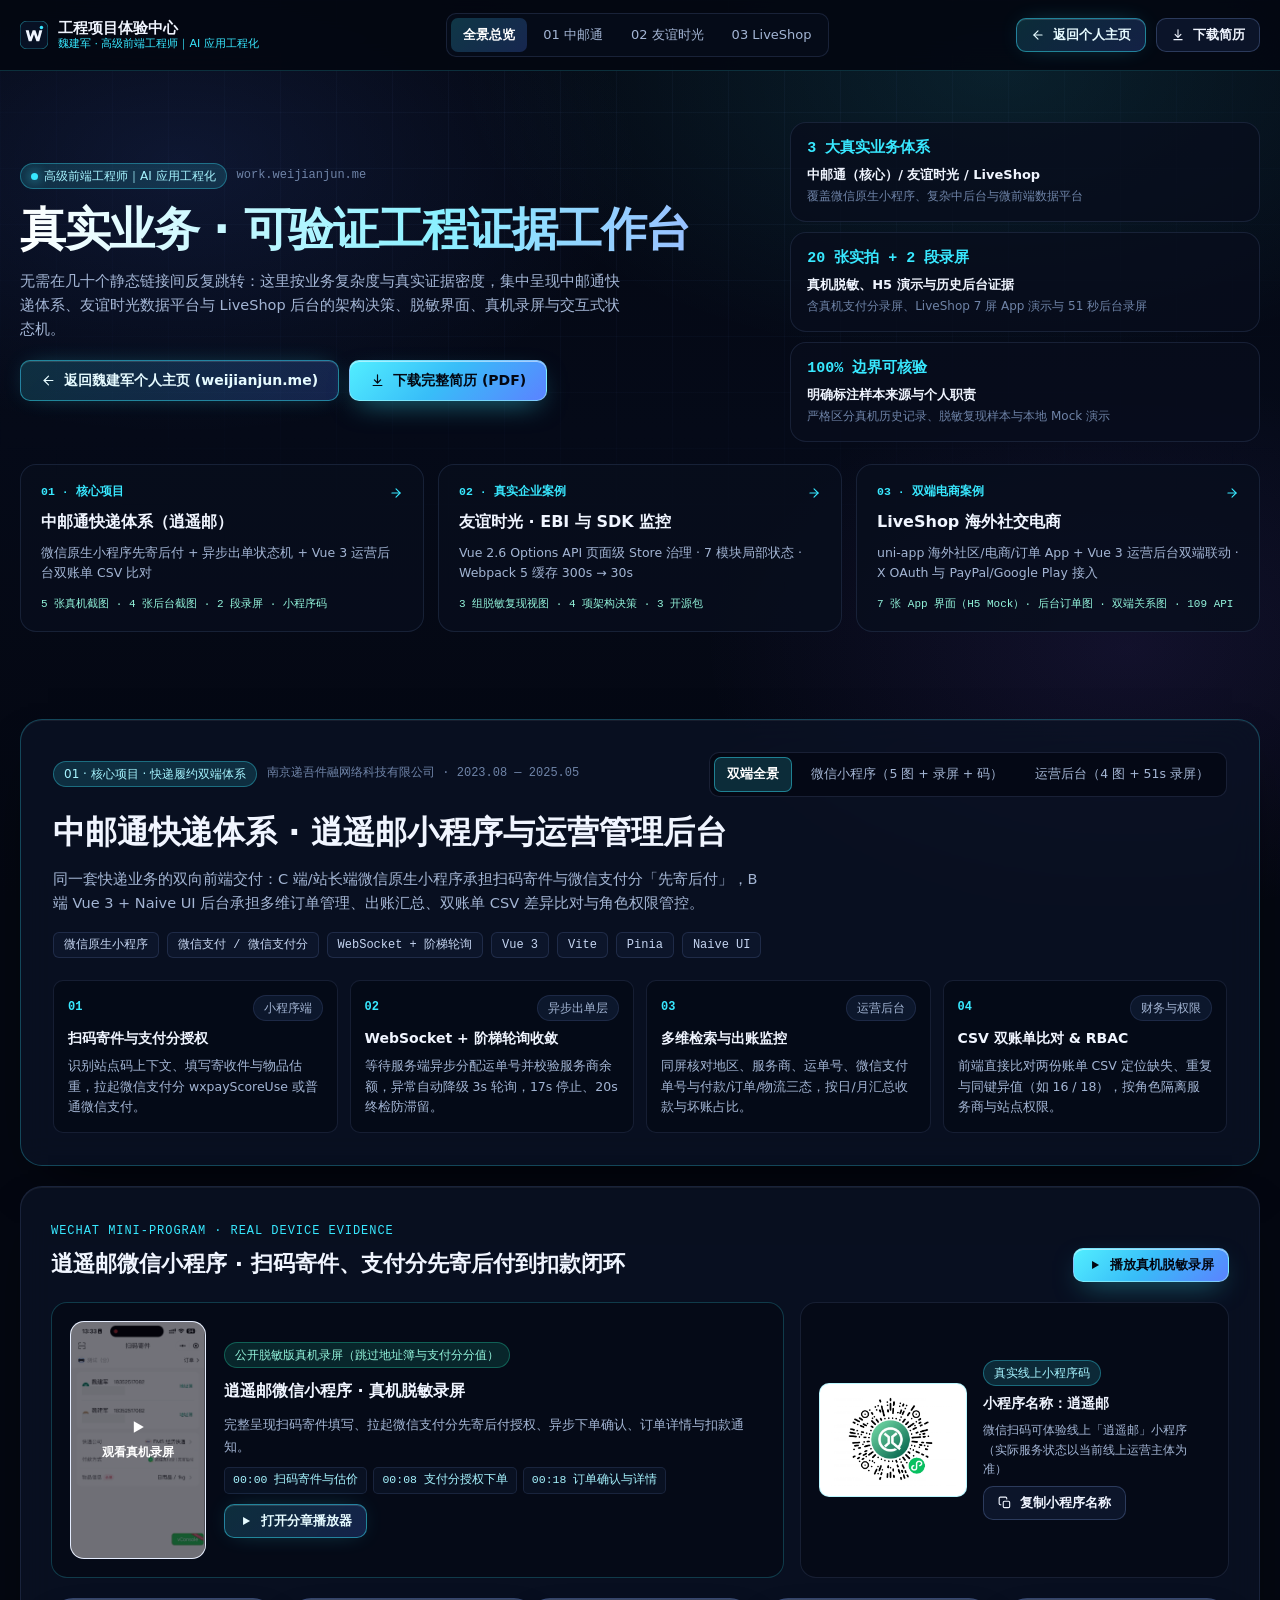
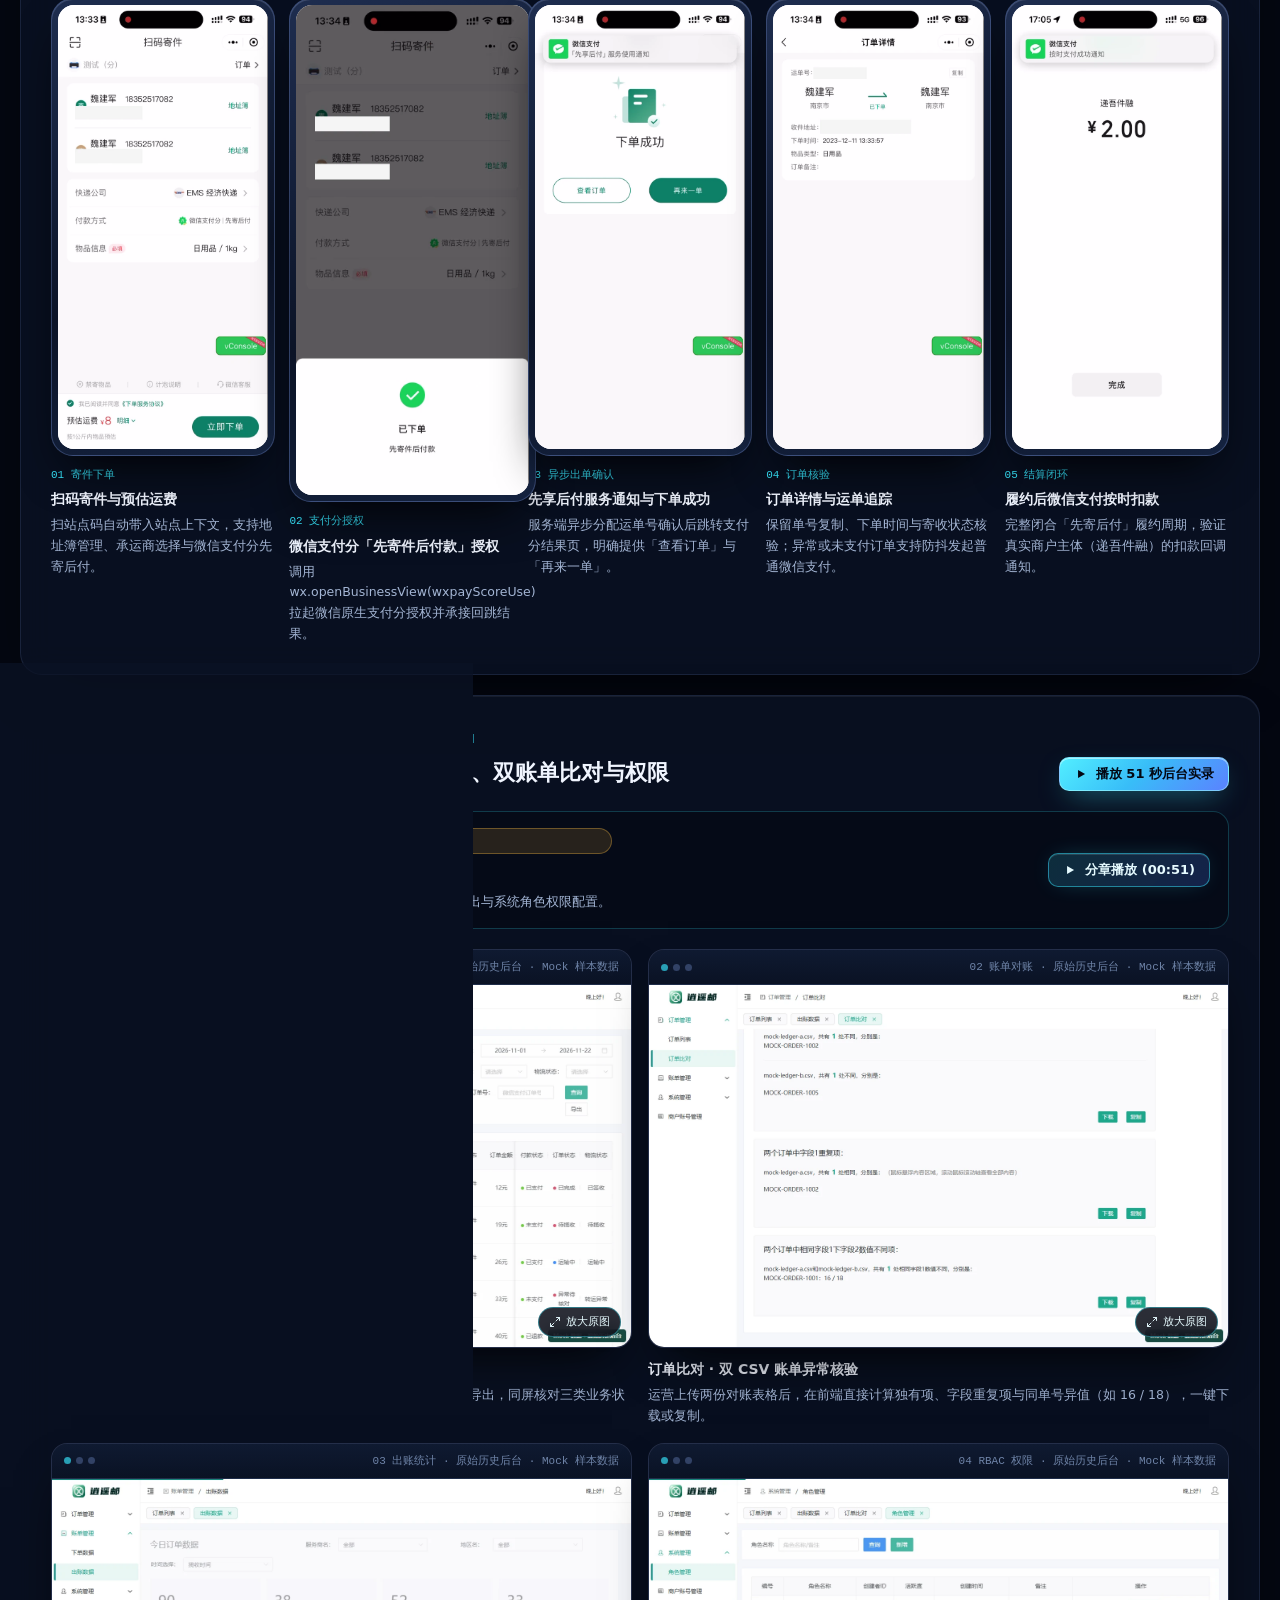
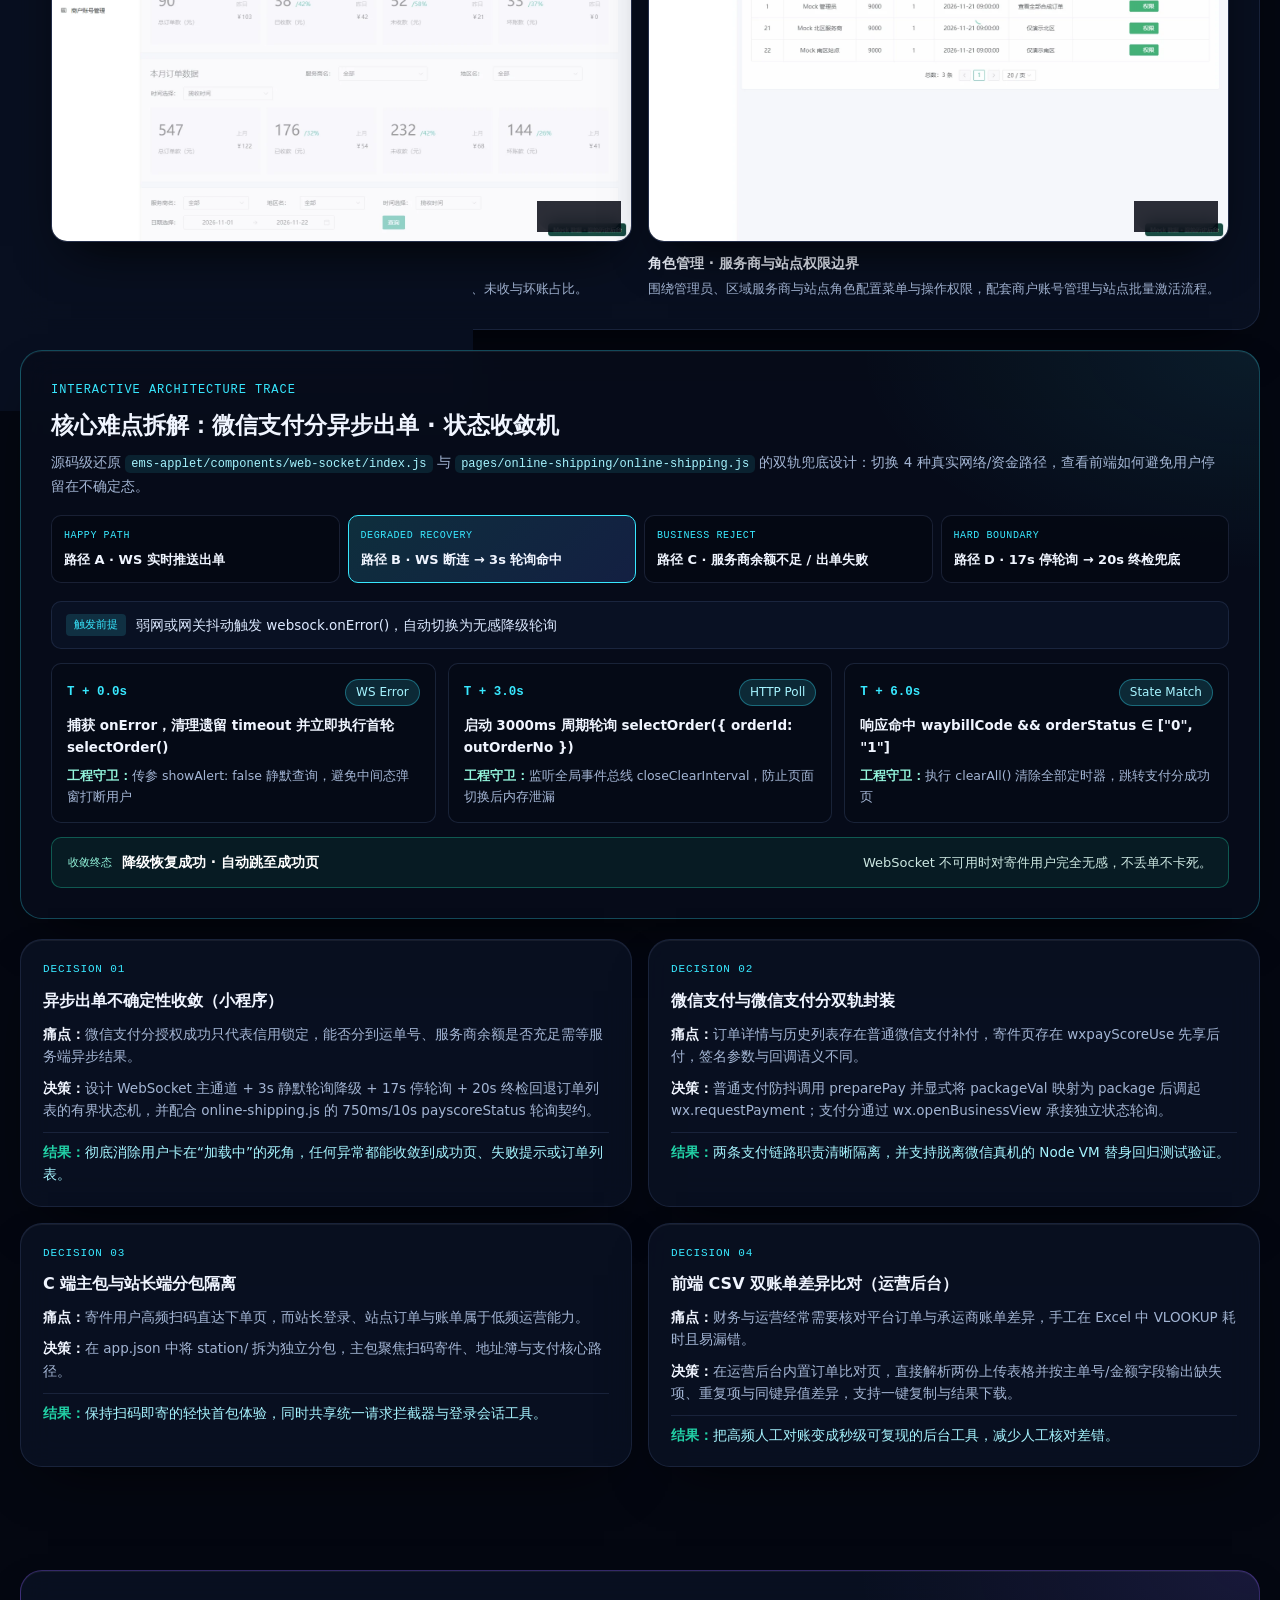
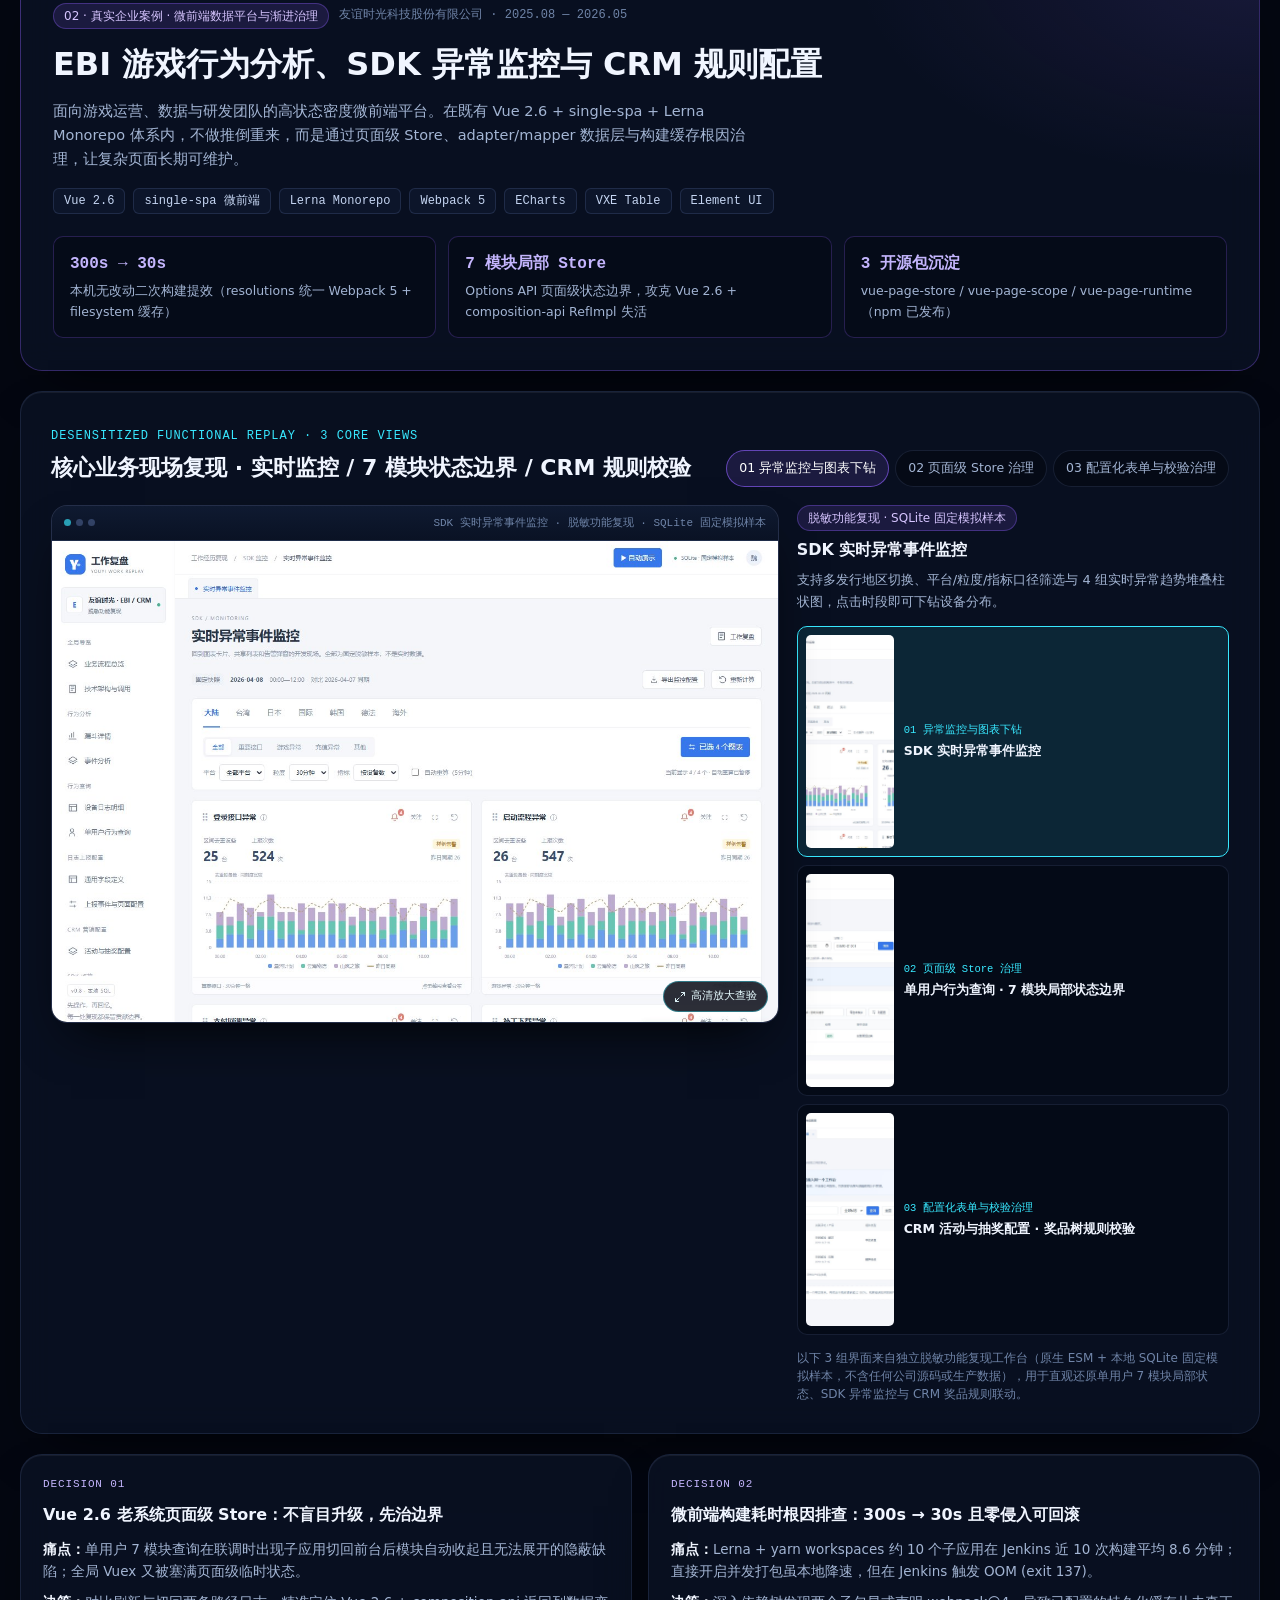
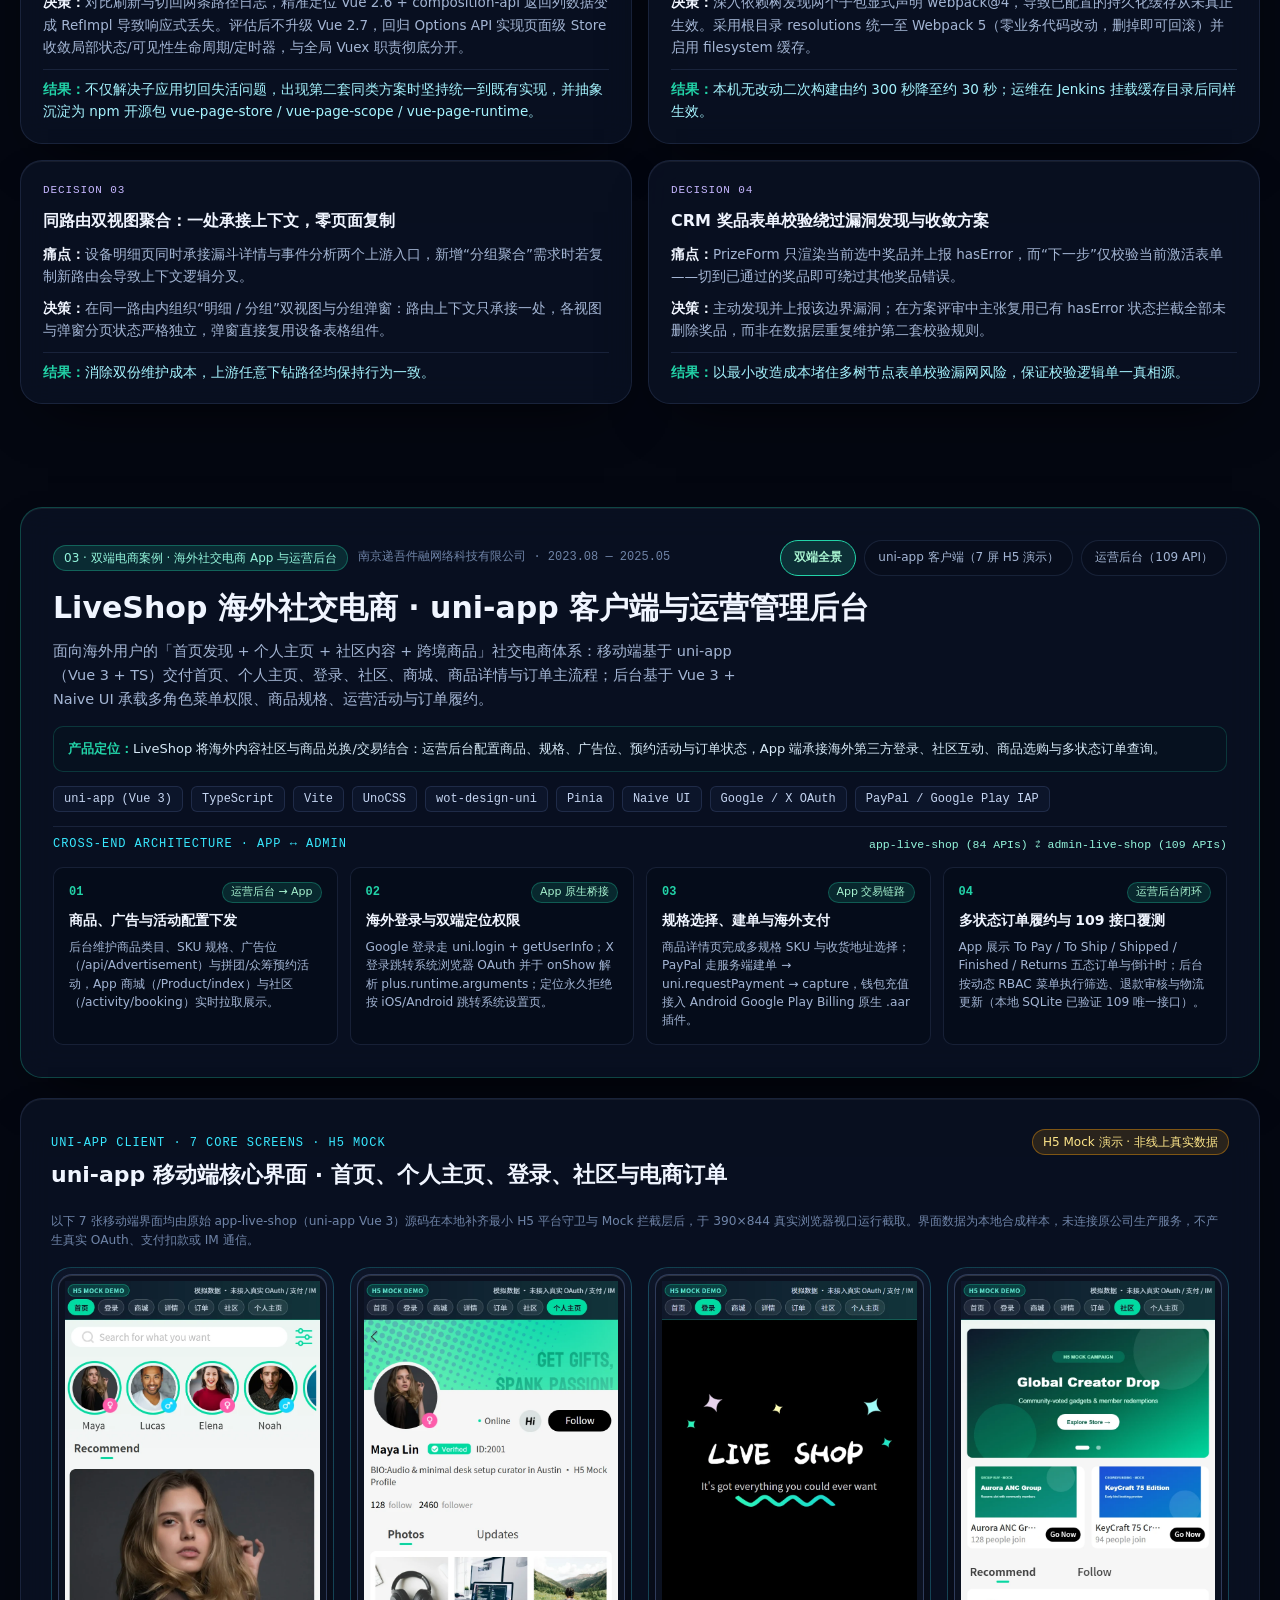
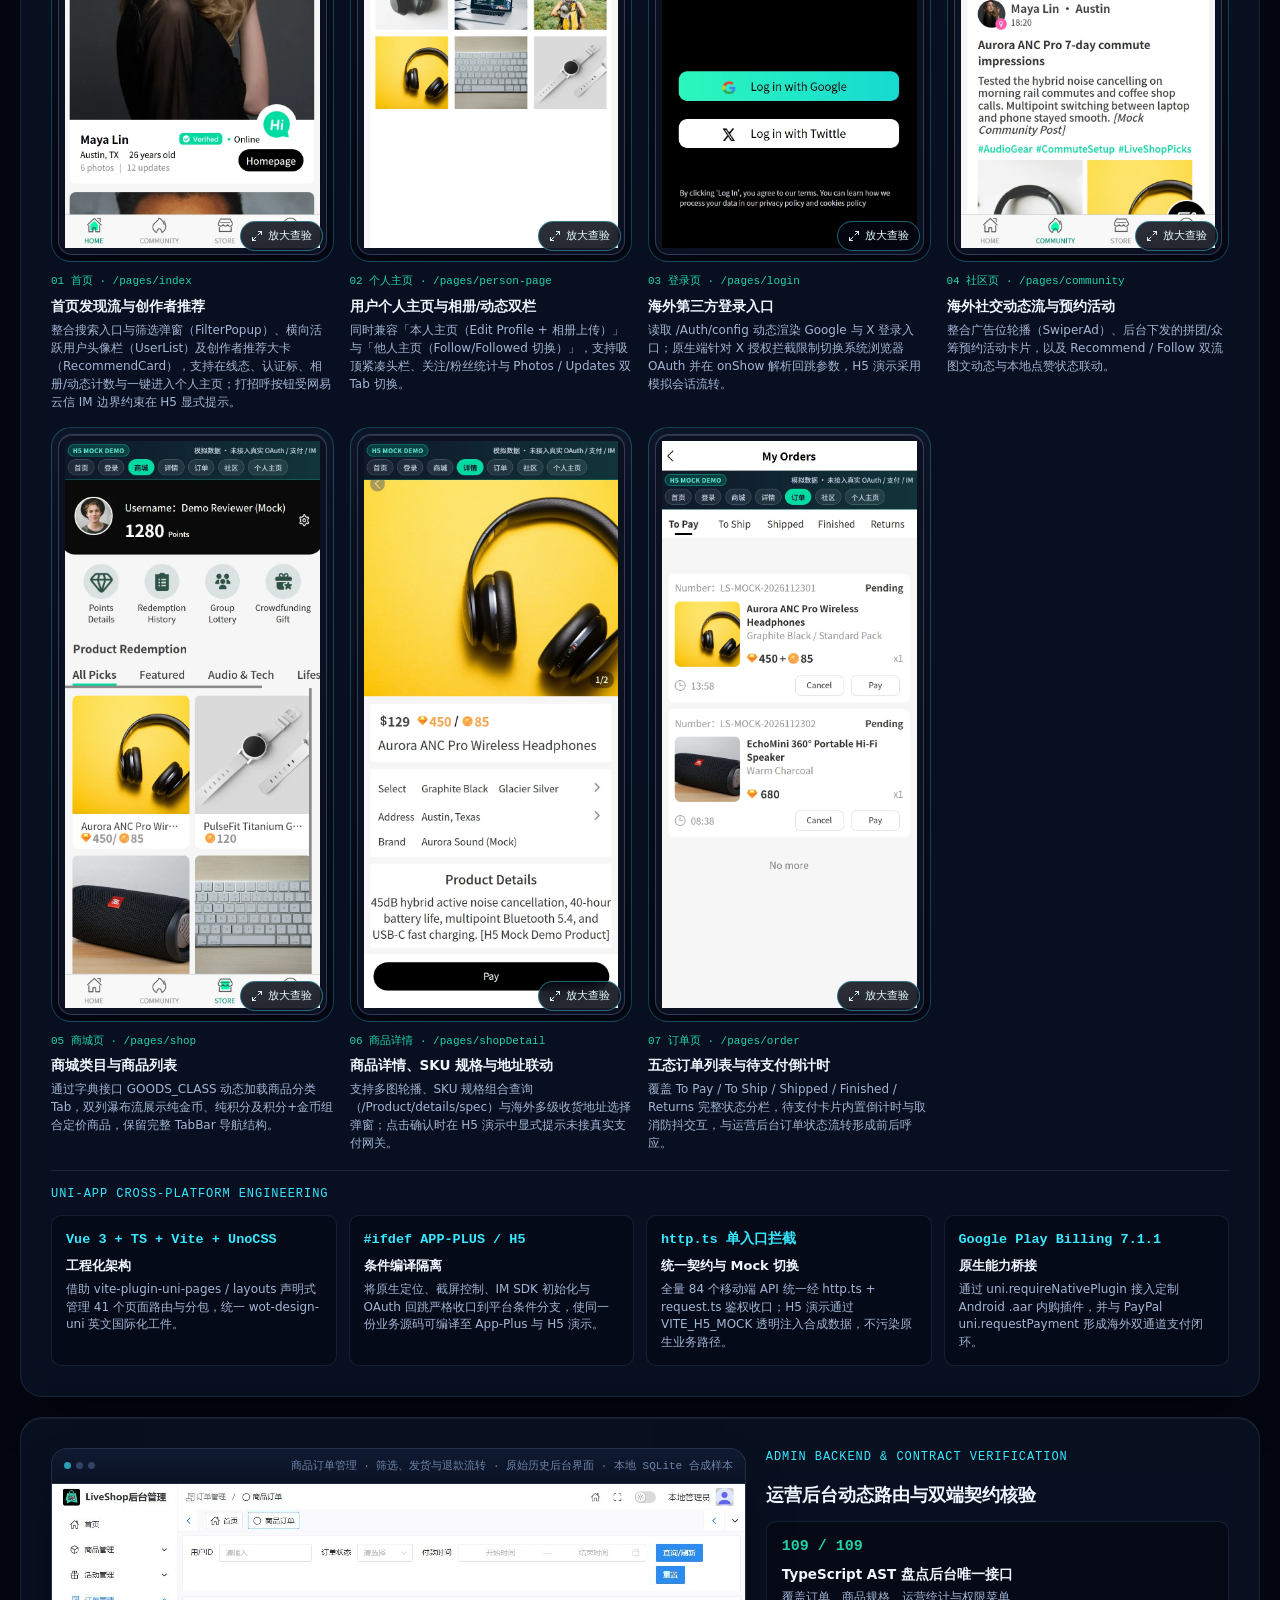
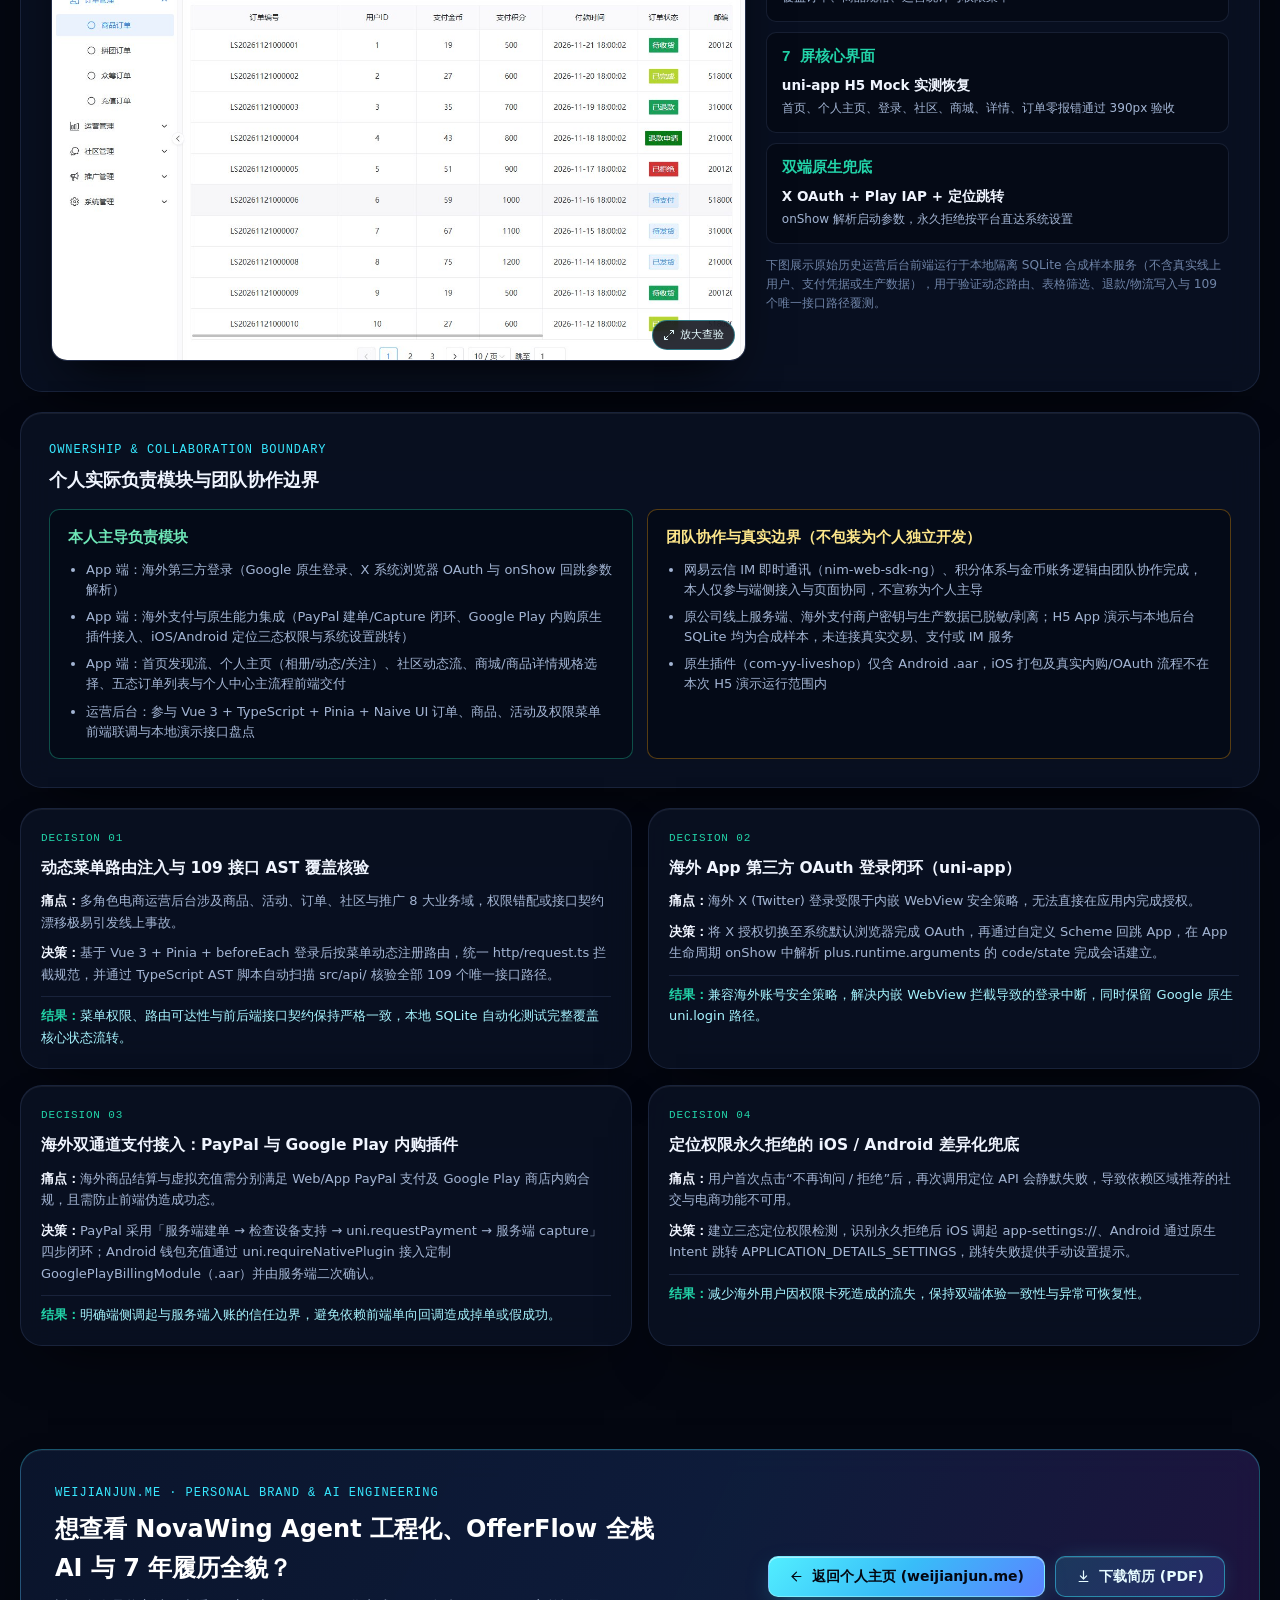
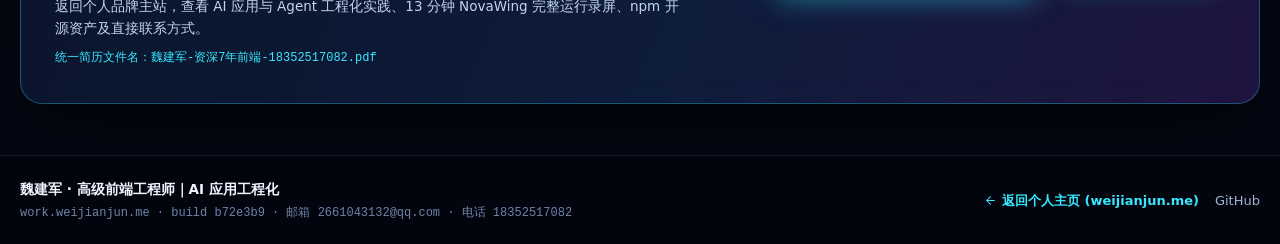
==== commit c191a7a1: "feat(liveshop): publish 7-screen uni-app H5 demo & cross-end case to work.weijianjun.me" ====
--- a/projects/analytics/index.html
+++ b/projects/analytics/index.html
@@ -1,28 +1,29 @@
-<!doctype html>
-<html lang="zh-CN">
-  <head>
-    <meta charset="UTF-8" />
-    <meta name="viewport" content="width=device-width, initial-scale=1.0" />
-    <meta name="theme-color" content="#040711" />
-    <meta
-      name="description"
-      content="魏建军 · 高级前端工程师｜AI 应用工程化。工程项目体验中心：中邮通快递体系双端证据、友谊时光 EBI 与 SDK 监控、LiveShop 海外社交电商真实技术决策与脱敏演示。"
-    />
-    <title>工程项目体验中心 · 魏建军｜高级前端工程师｜AI 应用工程化</title>
-    <link rel="icon" type="image/svg+xml" href="/favicon.svg" />
-    <script type="module" crossorigin src="/assets/index-pYqCPDFl.js"></script>
-    <link rel="stylesheet" crossorigin href="/assets/index-CreyX2IH.css">
-  </head>
-  <body>
-    <div id="app"></div>
-    <noscript>
-      魏建军 · 高级前端工程师｜AI 应用工程化 · 工程项目体验中心。
-      <a href="https://weijianjun.me/">返回个人主页</a> ·
-      <a
-        href="/resume/%E9%AD%8F%E5%BB%BA%E5%86%9B-%E8%B5%84%E6%B7%B17%E5%B9%B4%E5%89%8D%E7%AB%AF-18352517082.pdf"
-        download="魏建军-资深7年前端-18352517082.pdf"
-        >下载完整简历</a
-      >。启用 JavaScript 可查看完整交互式工程证据。
-    </noscript>
-  </body>
-</html>
+<!doctype html>
+<html lang="zh-CN">
+  <head>
+    <meta charset="UTF-8" />
+    <meta name="viewport" content="width=device-width, initial-scale=1.0" />
+    <meta name="theme-color" content="#040711" />
+    <meta
+      name="description"
+      content="魏建军 · 高级前端工程师｜AI 应用工程化。工程项目体验中心：中邮通快递体系双端证据、友谊时光 EBI 与 SDK 监控、LiveShop 海外社交电商真实技术决策与脱敏演示。"
+    />
+    <title>工程项目体验中心 · 魏建军｜高级前端工程师｜AI 应用工程化</title>
+    <link rel="icon" type="image/svg+xml" href="/favicon.svg" />
+    <script type="module" crossorigin src="/assets/index-uJxrk3VB.js"></script>
+    <link rel="stylesheet" crossorigin href="/assets/index-DDKkoWMr.css">
+  </head>
+  <body>
+    <div id="app"></div>
+    <noscript>
+      魏建军 · 高级前端工程师｜AI 应用工程化 · 工程项目体验中心。
+      <a href="https://weijianjun.me/">返回个人主页</a> ·
+      <a
+        href="/resume/%E9%AD%8F%E5%BB%BA%E5%86%9B-%E8%B5%84%E6%B7%B17%E5%B9%B4%E5%89%8D%E7%AB%AF-18352517082.pdf"
+        download="魏建军-资深7年前端-18352517082.pdf"
+        >下载完整简历</a
+      >。启用 JavaScript 可查看完整交互式工程证据。
+    </noscript>+
+  </body>
+</html>
--- a/assets/index-DDKkoWMr.css
+++ b/assets/index-DDKkoWMr.css
@@ -0,0 +1 @@
+:root{--bg-void: #040711;--bg-deep: #070d1b;--bg-surface: #0b1326;--bg-surface-elevated: #101b33;--bg-glass: rgba(11, 19, 38, .76);--bg-glass-strong: rgba(8, 14, 29, .9);--ink-primary: #f0f5ff;--ink-secondary: #a3b5d4;--ink-muted: #6f84a8;--ink-inverse: #040711;--cyan: #38e8ff;--cyan-soft: rgba(56, 232, 255, .14);--cyan-line: rgba(56, 232, 255, .42);--blue: #4f7cff;--blue-soft: rgba(79, 124, 255, .16);--violet: #8b5cf6;--violet-soft: rgba(139, 92, 246, .15);--emerald: #22d3a8;--emerald-soft: rgba(34, 211, 168, .14);--amber: #f5b942;--amber-soft: rgba(245, 185, 66, .14);--line-subtle: rgba(148, 179, 255, .12);--line-strong: rgba(148, 179, 255, .24);--specular: inset 0 1px 0 rgba(255, 255, 255, .06);--font-sans: "Inter", "PingFang SC", "Hiragino Sans GB", "Microsoft YaHei", "Noto Sans SC", system-ui, -apple-system, BlinkMacSystemFont, sans-serif;--font-mono: "JetBrains Mono", "Cascadia Mono", "SFMono-Regular", ui-monospace, Consolas, monospace;--radius-xs: 6px;--radius-sm: 10px;--radius-md: 16px;--radius-lg: 22px;--radius-pill: 999px;--container-max: 1240px;--nav-height: 70px;--ease-out: cubic-bezier(.22, 1, .36, 1)}*,*:before,*:after{box-sizing:border-box}html{scroll-behavior:smooth;color-scheme:dark;background-color:var(--bg-void);-webkit-text-size-adjust:100%}body{margin:0;min-height:100vh;font-family:var(--font-sans);font-size:15px;line-height:1.65;color:var(--ink-primary);background-color:var(--bg-void);overflow-x:clip;-webkit-font-smoothing:antialiased;-moz-osx-font-smoothing:grayscale}img,video,svg{display:block;max-width:100%}button,input,select,textarea{font:inherit;color:inherit}a{color:inherit;text-decoration:none}:focus-visible{outline:2px solid var(--cyan);outline-offset:3px;border-radius:var(--radius-xs)}.skip-link{position:fixed;top:-100px;left:16px;z-index:200;padding:10px 16px;border-radius:var(--radius-sm);background:var(--cyan);color:var(--ink-inverse);font-weight:600;transition:top .2s var(--ease-out)}.skip-link:focus{top:16px}.sr-only{position:absolute;width:1px;height:1px;padding:0;margin:-1px;overflow:hidden;clip:rect(0,0,0,0);white-space:nowrap;border:0}.space-shell{position:relative;min-height:100vh;isolation:isolate}.space-shell:before{content:"";position:fixed;inset:0;z-index:-2;pointer-events:none;background:radial-gradient(62% 48% at 78% 8%,rgba(56,232,255,.11),transparent 68%),radial-gradient(50% 42% at 14% 18%,rgba(79,124,255,.13),transparent 72%),radial-gradient(46% 42% at 88% 72%,rgba(139,92,246,.1),transparent 72%),linear-gradient(180deg,#040711,#050a18 48%,#040711)}.space-shell:after{content:"";position:fixed;inset:0;z-index:-1;pointer-events:none;background-image:linear-gradient(to right,rgba(130,170,255,.045) 1px,transparent 1px),linear-gradient(to bottom,rgba(130,170,255,.045) 1px,transparent 1px);background-size:56px 56px;mask-image:radial-gradient(ellipse 85% 65% at 50% 15%,#000 18%,transparent 82%);-webkit-mask-image:radial-gradient(ellipse 85% 65% at 50% 15%,#000 18%,transparent 82%)}.container{width:min(var(--container-max),calc(100% - 40px));margin-inline:auto}.section-block{position:relative;padding-block:clamp(56px,7vw,96px)}.section-block+.section-block:before{content:"";position:absolute;top:0;left:50%;transform:translate(-50%);width:min(var(--container-max),calc(100% - 40px));height:1px;background:linear-gradient(90deg,transparent,rgba(148,179,255,.18) 20%,rgba(56,232,255,.22) 50%,rgba(148,179,255,.18) 80%,transparent)}.eyebrow{display:inline-flex;align-items:center;gap:8px;font-family:var(--font-mono);font-size:12px;letter-spacing:.08em;text-transform:uppercase;color:var(--cyan)}.eyebrow-dot{width:7px;height:7px;border-radius:50%;background:var(--cyan);box-shadow:0 0 12px var(--cyan);flex-shrink:0}.section-header{display:grid;gap:12px;margin-bottom:clamp(28px,3.6vw,44px)}.section-header-split{display:flex;flex-wrap:wrap;align-items:flex-end;justify-content:space-between;gap:18px}.section-title{margin:0;font-size:clamp(26px,3.4vw,38px);line-height:1.18;letter-spacing:-.025em;font-weight:700;color:var(--ink-primary)}.section-lead{margin:0;max-width:66ch;font-size:15px;color:var(--ink-secondary)}.mono{font-family:var(--font-mono);font-variant-numeric:tabular-nums}.glass-panel{background:var(--bg-glass);border:1px solid var(--line-subtle);border-radius:var(--radius-lg);box-shadow:var(--specular),0 24px 56px -28px #000000d9;backdrop-filter:blur(16px);-webkit-backdrop-filter:blur(16px)}.glass-panel-interactive{transition:border-color .25s var(--ease-out),transform .25s var(--ease-out),box-shadow .25s var(--ease-out)}.glass-panel-interactive:hover{border-color:var(--cyan-line);box-shadow:var(--specular),0 26px 60px -24px #000000e6,0 0 0 1px #38e8ff1f}.badge{display:inline-flex;align-items:center;flex-wrap:wrap;gap:6px;max-width:100%;padding:4px 10px;border-radius:var(--radius-pill);font-size:12px;font-weight:500;line-height:1.35;border:1px solid var(--line-subtle);background:#101b33cc;color:var(--ink-secondary)}.badge-cyan{border-color:#38e8ff57;background:var(--cyan-soft);color:#a6f4ff}.badge-violet{border-color:#8b5cf65c;background:var(--violet-soft);color:#d6c5ff}.badge-emerald{border-color:#22d3a857;background:var(--emerald-soft);color:#93f5dc}.badge-amber{border-color:#f5b94257;background:var(--amber-soft);color:#fde19e}.tag-row{display:flex;flex-wrap:wrap;gap:8px}.tech-chip{display:inline-flex;align-items:center;padding:4px 10px;border-radius:var(--radius-xs);border:1px solid rgba(148,179,255,.14);background:#0f1930b8;color:#c5d5f2;font-family:var(--font-mono);font-size:12px;line-height:1.35}.btn{display:inline-flex;align-items:center;justify-content:center;gap:8px;padding:11px 20px;border-radius:var(--radius-sm);border:1px solid transparent;font-size:14px;font-weight:600;line-height:1.25;cursor:pointer;white-space:nowrap;transition:transform .2s var(--ease-out),background-color .2s var(--ease-out),border-color .2s var(--ease-out),box-shadow .2s var(--ease-out),color .2s var(--ease-out)}.btn:active{transform:translateY(1px)}.btn-sm{padding:8px 14px;font-size:13px}.btn-primary{background:linear-gradient(135deg,#52eeff,#38bdf8 48%,#5b82ff);color:#030712;border-color:#a5f3fc8c;box-shadow:0 10px 28px -10px #38e8ff8c,inset 0 1px #ffffff80}.btn-primary:hover{transform:translateY(-1px);box-shadow:0 14px 34px -10px #38e8ffb3,inset 0 1px #ffffffa6}.btn-portal{background:linear-gradient(135deg,#38e8ff29,#4f7cff38);border-color:#38e8ff7a;color:#e6fbff;box-shadow:inset 0 1px #ffffff1f,0 0 24px -10px #38e8ff73}.btn-portal:hover{transform:translateY(-1px);background:linear-gradient(135deg,#38e8ff42,#4f7cff57);border-color:var(--cyan);color:#fff}.btn-ghost{background:#101b33b8;border-color:var(--line-strong);color:var(--ink-primary)}.btn-ghost:hover{background:#182747e0;border-color:#94b3ff73}.btn-link{padding:6px 2px;background:transparent;color:var(--cyan);font-weight:500}.btn-link:hover{color:#a6f4ff}.optical-frame{position:relative;border-radius:var(--radius-md);border:1px solid rgba(148,179,255,.2);background:#070d1b;overflow:hidden;box-shadow:0 24px 48px -20px #000000e6,inset 0 1px #ffffff14}.optical-frame-bar{display:flex;align-items:center;justify-content:space-between;gap:10px;padding:8px 12px;background:linear-gradient(180deg,#0f1a31,#0a1224);border-bottom:1px solid rgba(148,179,255,.12)}.optical-dots{display:inline-flex;align-items:center;gap:5px;flex-shrink:0}.optical-dots span{width:7px;height:7px;border-radius:50%;background:#94b3ff47}.optical-dots span:first-child{background:#38e8ffa6}.optical-bar-label{font-family:var(--font-mono);font-size:11px;color:var(--ink-muted);overflow:hidden;text-overflow:ellipsis;white-space:nowrap}.optical-media-btn{display:block;width:100%;padding:0;border:0;background:#070d1b;cursor:zoom-in;position:relative;text-align:left}.optical-media-btn img{width:100%;height:auto;display:block;transition:transform .35s var(--ease-out)}.optical-media-btn:hover img{transform:scale(1.015)}.optical-zoom-hint{position:absolute;right:10px;bottom:10px;display:inline-flex;align-items:center;gap:5px;padding:5px 10px;border-radius:var(--radius-pill);background:#040711d6;border:1px solid rgba(56,232,255,.4);color:#e6fbff;font-size:11px;font-weight:500;-webkit-backdrop-filter:blur(8px);backdrop-filter:blur(8px)}.phone-bezel{position:relative;border-radius:22px;padding:6px;background:linear-gradient(160deg,#1e2d4f,#0b1326 60%,#152340);border:1px solid rgba(148,179,255,.26);box-shadow:0 24px 48px -18px #000000eb,inset 0 1px #ffffff24}.phone-bezel-screen{display:block;width:100%;padding:0;border:0;border-radius:16px;overflow:hidden;background:#fff;cursor:zoom-in}.phone-bezel-screen img{width:100%;height:auto;display:block}[data-reveal]{opacity:1;transform:translateY(0);transition:opacity .45s var(--ease-out),transform .45s var(--ease-out)}@media(max-width:768px){.container{width:min(var(--container-max),calc(100% - 28px))}}@media(max-width:480px){.btn{white-space:normal;text-align:center}.glass-panel,.optical-frame,.case-stack>*,.work-hero-stack>*{min-width:0}p,li,.mono{overflow-wrap:anywhere}}@media(prefers-reduced-motion:reduce){html{scroll-behavior:auto}*,*:before,*:after{animation-duration:.01ms!important;animation-iteration-count:1!important;transition-duration:.01ms!important}[data-reveal]{opacity:1;transform:none}}.app-icon[data-v-6edf1537]{flex-shrink:0}.work-nav[data-v-6dbf4c81]{position:sticky;top:0;z-index:80;border-bottom:1px solid rgba(56,232,255,.18);background:#040711e6;backdrop-filter:blur(18px);-webkit-backdrop-filter:blur(18px)}.work-nav-inner[data-v-6dbf4c81]{min-height:var(--nav-height);display:flex;align-items:center;justify-content:space-between;gap:14px}.work-brand[data-v-6dbf4c81]{display:inline-flex;align-items:center;gap:10px;min-width:0}.brand-mark[data-v-6dbf4c81]{flex-shrink:0;display:inline-flex}.brand-copy[data-v-6dbf4c81]{display:grid;line-height:1.2;min-width:0}.brand-title[data-v-6dbf4c81]{font-size:14.5px;font-weight:700;color:var(--ink-primary)}.brand-sub[data-v-6dbf4c81]{font-size:11px;color:var(--cyan);white-space:nowrap;overflow:hidden;text-overflow:ellipsis}.work-tabs[data-v-6dbf4c81]{display:flex;align-items:center;gap:4px;padding:4px;border-radius:var(--radius-sm);border:1px solid rgba(148,179,255,.14);background:#070d1bd9}.work-tab[data-v-6dbf4c81]{padding:6px 12px;border-radius:7px;font-size:13px;font-weight:500;color:var(--ink-secondary);transition:background-color .2s var(--ease-out),color .2s var(--ease-out)}.work-tab[data-v-6dbf4c81]:hover{color:var(--ink-primary)}.work-tab.is-active[data-v-6dbf4c81]{background:linear-gradient(135deg,#38e8ff33,#4f7cff3d);color:#fff;font-weight:600}.work-nav-actions[data-v-6dbf4c81]{display:flex;align-items:center;gap:10px;flex-shrink:0}.work-menu-btn[data-v-6dbf4c81]{display:none;width:38px;height:38px;align-items:center;justify-content:center;border-radius:var(--radius-sm);border:1px solid var(--line-strong);background:#101b33cc;color:var(--ink-primary);cursor:pointer}.work-drawer[data-v-6dbf4c81]{border-top:1px solid var(--line-subtle);background:#050915fa;padding-block:16px 22px}.work-drawer-inner[data-v-6dbf4c81]{display:grid;gap:14px}.drawer-role[data-v-6dbf4c81]{margin:0;font-size:12px;color:var(--cyan)}.drawer-tabs[data-v-6dbf4c81]{display:grid;gap:6px}.drawer-tab[data-v-6dbf4c81]{display:flex;align-items:center;justify-content:space-between;padding:11px 12px;border-radius:var(--radius-sm);border:1px solid rgba(148,179,255,.1);background:#101b3380;color:var(--ink-primary);font-size:14px}.drawer-tab.is-active[data-v-6dbf4c81]{border-color:var(--cyan);background:#38e8ff24}.drawer-actions[data-v-6dbf4c81]{display:grid;gap:10px}@media(max-width:1120px){.work-tabs[data-v-6dbf4c81]{display:none}.work-menu-btn[data-v-6dbf4c81]{display:inline-flex}}@media(max-width:720px){.brand-sub[data-v-6dbf4c81],.work-resume-desktop[data-v-6dbf4c81]{display:none}.return-home-cta[data-v-6dbf4c81]{padding:8px 11px;font-size:12.5px}}.simulator-box[data-v-d9ebd5f1]{padding:clamp(20px,2.6vw,30px);display:grid;gap:18px;border-color:#38e8ff47;background:radial-gradient(50% 60% at 100% 0%,rgba(56,232,255,.08),transparent 65%),#070d1be0}.sim-heading[data-v-d9ebd5f1]{display:grid;gap:6px}.sim-title[data-v-d9ebd5f1]{margin:0;font-size:clamp(18px,2.1vw,23px);color:var(--ink-primary)}.sim-desc[data-v-d9ebd5f1]{margin:0;font-size:13.5px;color:var(--ink-secondary)}.inline-code[data-v-d9ebd5f1]{padding:2px 6px;border-radius:5px;background:#38e8ff1a;color:#a6f4ff;font-size:12px;overflow-wrap:anywhere;word-break:break-word}.sim-tabs[data-v-d9ebd5f1]{display:grid;grid-template-columns:repeat(4,minmax(0,1fr));gap:8px}.sim-tab[data-v-d9ebd5f1]{display:grid;gap:4px;padding:12px;border-radius:var(--radius-sm);border:1px solid rgba(148,179,255,.14);background:#040813c7;text-align:left;cursor:pointer;transition:border-color .2s var(--ease-out),background-color .2s var(--ease-out)}.sim-tab[data-v-d9ebd5f1]:hover{border-color:#38e8ff5c}.sim-tab.is-active[data-v-d9ebd5f1]{border-color:var(--cyan);background:linear-gradient(135deg,#38e8ff29,#4f7cff2e)}.sim-tab-badge[data-v-d9ebd5f1]{font-size:10px;color:var(--cyan);letter-spacing:.06em}.sim-tab-label[data-v-d9ebd5f1]{font-size:13px;font-weight:600;color:var(--ink-primary)}.sim-stage[data-v-d9ebd5f1]{display:grid;gap:14px}.sim-trigger[data-v-d9ebd5f1]{display:flex;flex-wrap:wrap;align-items:center;gap:10px;padding:12px 14px;border-radius:var(--radius-sm);background:#0b1326d9;border:1px solid var(--line-subtle)}.trigger-tag[data-v-d9ebd5f1]{font-size:11px;color:var(--cyan);padding:2px 8px;border-radius:4px;background:var(--cyan-soft)}.trigger-text[data-v-d9ebd5f1]{margin:0;font-size:13.5px;color:#dce9ff}.sim-timeline[data-v-d9ebd5f1]{margin:0;padding:0;list-style:none;display:grid;grid-template-columns:repeat(auto-fit,minmax(min(230px,100%),1fr));gap:12px}.sim-step[data-v-d9ebd5f1]{padding:15px;border-radius:var(--radius-sm);border:1px solid rgba(148,179,255,.15);background:#050a16d1;display:grid;gap:8px;align-content:start}.step-head[data-v-d9ebd5f1]{display:flex;align-items:center;justify-content:space-between;gap:8px}.step-time[data-v-d9ebd5f1]{font-size:12.5px;font-weight:700;color:var(--cyan)}.step-action[data-v-d9ebd5f1]{margin:0;font-size:13.5px;font-weight:600;color:var(--ink-primary)}.step-guard[data-v-d9ebd5f1]{margin:0;font-size:12.5px;color:var(--ink-secondary)}.guard-prefix[data-v-d9ebd5f1]{color:#93f5dc;font-weight:600}.sim-outcome[data-v-d9ebd5f1]{display:flex;flex-wrap:wrap;align-items:center;justify-content:space-between;gap:12px;padding:13px 16px;border-radius:var(--radius-sm);border:1px solid rgba(34,211,168,.34);background:#22d3a814}.outcome-pill[data-v-d9ebd5f1]{display:flex;flex-wrap:wrap;align-items:center;gap:10px}.outcome-kicker[data-v-d9ebd5f1]{font-size:11px;color:#93f5dc}.outcome-val[data-v-d9ebd5f1]{font-size:14px;font-weight:700;color:#fff}.outcome-ux[data-v-d9ebd5f1]{margin:0;font-size:13px;color:#cde8e2}@media(max-width:960px){.sim-tabs[data-v-d9ebd5f1]{grid-template-columns:repeat(2,minmax(0,1fr))}}@media(max-width:560px){.sim-tabs[data-v-d9ebd5f1]{grid-template-columns:1fr}}.case-section[data-v-1dcdcc5a]{padding-block:clamp(28px,4vw,52px)}.case-stack[data-v-1dcdcc5a]{display:grid;gap:20px}.case-header[data-v-1dcdcc5a]{padding:clamp(22px,3vw,32px);display:grid;gap:16px;border-color:#38e8ff42}.case-header-top[data-v-1dcdcc5a]{display:flex;flex-wrap:wrap;align-items:center;justify-content:space-between;gap:12px}.case-badges[data-v-1dcdcc5a]{display:flex;flex-wrap:wrap;align-items:center;gap:10px}.case-period[data-v-1dcdcc5a]{font-size:12px;color:var(--ink-muted)}.subview-switch[data-v-1dcdcc5a]{display:flex;flex-wrap:wrap;gap:6px;padding:4px;border-radius:var(--radius-sm);border:1px solid rgba(148,179,255,.14);background:#040813cc}.subview-btn[data-v-1dcdcc5a]{padding:6px 12px;border:1px solid transparent;border-radius:7px;background:transparent;color:var(--ink-secondary);font-size:12.5px;font-weight:500;cursor:pointer}.subview-btn.is-active[data-v-1dcdcc5a]{border-color:#38e8ff73;background:#38e8ff29;color:#fff;font-weight:600}.case-title[data-v-1dcdcc5a]{margin:0;font-size:clamp(22px,2.8vw,32px);line-height:1.22;color:var(--ink-primary)}.case-subtitle[data-v-1dcdcc5a]{margin:0;font-size:14.5px;color:var(--ink-secondary);max-width:78ch}.lifecycle-grid[data-v-1dcdcc5a]{display:grid;grid-template-columns:repeat(4,minmax(0,1fr));gap:12px;padding-top:6px}.lifecycle-node[data-v-1dcdcc5a]{padding:14px;border-radius:var(--radius-sm);border:1px solid var(--line-subtle);background:#050a16c7;display:grid;gap:6px;align-content:start}.lifecycle-top[data-v-1dcdcc5a]{display:flex;align-items:center;justify-content:space-between;gap:8px}.lifecycle-step[data-v-1dcdcc5a]{font-size:12px;font-weight:700;color:var(--cyan)}.lifecycle-title[data-v-1dcdcc5a]{margin:0;font-size:14px;color:var(--ink-primary)}.lifecycle-detail[data-v-1dcdcc5a]{margin:0;font-size:12.5px;color:var(--ink-secondary)}.evidence-panel[data-v-1dcdcc5a]{padding:clamp(20px,2.6vw,30px);display:grid;gap:20px}.panel-header[data-v-1dcdcc5a]{display:flex;flex-wrap:wrap;align-items:flex-end;justify-content:space-between;gap:14px}.panel-title[data-v-1dcdcc5a]{margin:4px 0 0;font-size:clamp(18px,2.1vw,22px);color:var(--ink-primary)}.mini-spotlight[data-v-1dcdcc5a]{display:grid;grid-template-columns:minmax(0,1.45fr) minmax(0,.85fr);gap:16px}.video-trigger-card[data-v-1dcdcc5a]{display:grid;grid-template-columns:136px minmax(0,1fr);gap:18px;padding:18px;border-radius:var(--radius-md);border:1px solid rgba(56,232,255,.22);background:#050a16d1;align-items:center}.video-thumb[data-v-1dcdcc5a]{position:relative;width:136px;height:238px;border-radius:14px;overflow:hidden;border:1px solid rgba(148,179,255,.24);background:#fff}.video-thumb img[data-v-1dcdcc5a]{width:100%;height:100%;object-fit:cover;object-position:top}.play-overlay-btn[data-v-1dcdcc5a]{position:absolute;inset:0;display:flex;flex-direction:column;align-items:center;justify-content:center;gap:6px;border:0;background:#0407118f;color:#fff;font-size:12px;font-weight:600;cursor:pointer;transition:background-color .2s var(--ease-out)}.play-overlay-btn[data-v-1dcdcc5a]:hover{background:#04071161}.video-info[data-v-1dcdcc5a]{display:grid;gap:10px;justify-items:start}.video-title[data-v-1dcdcc5a]{margin:0;font-size:16px;color:var(--ink-primary)}.video-desc[data-v-1dcdcc5a]{margin:0;font-size:13px;color:var(--ink-secondary)}.chapter-pills[data-v-1dcdcc5a]{display:flex;flex-wrap:wrap;gap:6px}.chapter-pill[data-v-1dcdcc5a]{padding:3px 8px;border-radius:5px;border:1px solid var(--line-subtle);background:#0b1326cc;font-size:11.5px;color:#a6f4ff}.qr-card[data-v-1dcdcc5a]{display:flex;align-items:center;gap:16px;padding:18px;border-radius:var(--radius-md);border:1px solid var(--line-subtle);background:#050a16d1}.qr-img-btn[data-v-1dcdcc5a]{flex-shrink:0;width:148px;padding:10px;border-radius:var(--radius-sm);border:1px solid rgba(56,232,255,.34);background:#fff;cursor:zoom-in;display:flex;align-items:center;justify-content:center}.qr-img-btn img[data-v-1dcdcc5a]{width:100%;height:auto;display:block}.qr-meta[data-v-1dcdcc5a]{display:grid;gap:6px;justify-items:start}.qr-name[data-v-1dcdcc5a]{margin:0;font-size:14px;font-weight:700;color:var(--ink-primary)}.qr-caption[data-v-1dcdcc5a]{margin:0;font-size:12px;color:var(--ink-secondary)}.phone-strip[data-v-1dcdcc5a]{display:grid;grid-template-columns:repeat(5,minmax(0,1fr));gap:14px}.phone-shot-card[data-v-1dcdcc5a]{display:grid;gap:10px;align-content:start}.phone-shot-card img[data-v-1dcdcc5a]{aspect-ratio:9 / 19;object-fit:cover;object-position:top}.admin-video-banner[data-v-1dcdcc5a]{display:flex;flex-wrap:wrap;align-items:center;justify-content:space-between;gap:14px;padding:16px 18px;border-radius:var(--radius-md);border:1px solid rgba(56,232,255,.22);background:#050a16d1}.admin-video-info[data-v-1dcdcc5a]{display:grid;gap:5px;max-width:72ch}.admin-grid[data-v-1dcdcc5a]{display:grid;grid-template-columns:repeat(2,minmax(0,1fr));gap:16px}.desktop-shot-card[data-v-1dcdcc5a]{display:grid;gap:10px;align-content:start}.desktop-shot-card img[data-v-1dcdcc5a]{aspect-ratio:16 / 10;object-fit:cover;object-position:top left}.shot-copy[data-v-1dcdcc5a]{display:grid;gap:4px}.shot-tag[data-v-1dcdcc5a]{font-size:11px;color:var(--cyan)}.shot-title[data-v-1dcdcc5a]{margin:0;font-size:14px;font-weight:600;color:var(--ink-primary)}.shot-caption[data-v-1dcdcc5a]{margin:0;font-size:12.5px;color:var(--ink-secondary)}.decisions-grid[data-v-1dcdcc5a]{display:grid;grid-template-columns:repeat(2,minmax(0,1fr));gap:16px}.decision-card[data-v-1dcdcc5a]{padding:20px 22px;display:grid;gap:9px;align-content:start}.decision-index[data-v-1dcdcc5a]{font-size:11px;color:var(--cyan);letter-spacing:.08em}.decision-title[data-v-1dcdcc5a]{margin:0;font-size:16px;color:var(--ink-primary)}.decision-row[data-v-1dcdcc5a]{margin:0;font-size:13.5px;color:var(--ink-secondary)}.decision-row strong[data-v-1dcdcc5a]{color:var(--ink-primary)}.decision-outcome[data-v-1dcdcc5a]{margin:2px 0 0;padding-top:8px;border-top:1px solid var(--line-subtle);font-size:13.5px;color:#a6f4ff}.decision-outcome strong[data-v-1dcdcc5a]{color:var(--emerald)}@media(max-width:1100px){.lifecycle-grid[data-v-1dcdcc5a]{grid-template-columns:repeat(2,minmax(0,1fr))}.mini-spotlight[data-v-1dcdcc5a]{grid-template-columns:1fr}.phone-strip[data-v-1dcdcc5a]{grid-template-columns:repeat(3,minmax(0,1fr))}}@media(max-width:760px){.admin-grid[data-v-1dcdcc5a],.decisions-grid[data-v-1dcdcc5a],.lifecycle-grid[data-v-1dcdcc5a]{grid-template-columns:1fr}.video-trigger-card[data-v-1dcdcc5a],.qr-card[data-v-1dcdcc5a]{grid-template-columns:1fr;flex-direction:column;align-items:flex-start}.video-thumb[data-v-1dcdcc5a]{width:140px}.phone-strip[data-v-1dcdcc5a]{grid-template-columns:repeat(2,minmax(0,1fr))}}.case-section[data-v-e8a704b4]{padding-block:clamp(28px,4vw,52px)}.case-stack[data-v-e8a704b4]{display:grid;gap:20px}.case-header[data-v-e8a704b4]{padding:clamp(22px,3vw,32px);display:grid;gap:16px;border-color:#8b5cf657;background:radial-gradient(50% 80% at 100% 0%,rgba(139,92,246,.12),transparent 65%),var(--bg-glass)}.case-badges[data-v-e8a704b4]{display:flex;flex-wrap:wrap;align-items:center;gap:10px}.case-period[data-v-e8a704b4]{font-size:12px;color:var(--ink-muted)}.case-title[data-v-e8a704b4]{margin:0;font-size:clamp(22px,2.8vw,32px);line-height:1.22;color:var(--ink-primary)}.case-subtitle[data-v-e8a704b4]{margin:0;font-size:14.5px;color:var(--ink-secondary);max-width:78ch}.governance-strip[data-v-e8a704b4]{display:grid;grid-template-columns:repeat(3,minmax(0,1fr));gap:12px;padding-top:6px}.gov-stat[data-v-e8a704b4]{padding:14px 16px;border-radius:var(--radius-sm);border:1px solid rgba(139,92,246,.25);background:#060b18c7;display:grid;gap:4px}.gov-val[data-v-e8a704b4]{font-size:16px;font-weight:700;color:#c4b5fd}.gov-label[data-v-e8a704b4]{font-size:12.5px;color:var(--ink-secondary)}.replay-workbench[data-v-e8a704b4]{padding:clamp(20px,2.6vw,30px);display:grid;gap:18px}.replay-top[data-v-e8a704b4]{display:flex;flex-wrap:wrap;align-items:flex-end;justify-content:space-between;gap:14px}.replay-title[data-v-e8a704b4]{margin:4px 0 0;font-size:clamp(18px,2.1vw,22px);color:var(--ink-primary)}.replay-tabs[data-v-e8a704b4]{display:flex;flex-wrap:wrap;gap:6px}.replay-tab[data-v-e8a704b4]{padding:7px 12px;border-radius:var(--radius-pill);border:1px solid var(--line-subtle);background:#050a16cc;color:var(--ink-secondary);font-size:12.5px;font-weight:500;cursor:pointer}.replay-tab.is-active[data-v-e8a704b4]{border-color:#8b5cf6a6;background:var(--violet-soft);color:#fff}.replay-main[data-v-e8a704b4]{display:grid;grid-template-columns:minmax(0,1.38fr) minmax(0,.82fr);gap:18px;align-items:start}.replay-primary img[data-v-e8a704b4]{aspect-ratio:16 / 10.6;object-fit:cover;object-position:top left}.replay-sidebar[data-v-e8a704b4]{display:grid;gap:14px}.active-shot-info[data-v-e8a704b4]{display:grid;gap:6px;justify-items:start}.shot-heading[data-v-e8a704b4]{margin:0;font-size:16px;color:var(--ink-primary)}.shot-desc[data-v-e8a704b4]{margin:0;font-size:13px;color:var(--ink-secondary)}.thumb-list[data-v-e8a704b4]{display:grid;gap:8px}.thumb-item[data-v-e8a704b4]{display:grid;grid-template-columns:88px minmax(0,1fr);gap:10px;padding:8px;border-radius:var(--radius-sm);border:1px solid var(--line-subtle);background:#050a16c7;text-align:left;cursor:pointer;align-items:center}.thumb-item.is-active[data-v-e8a704b4]{border-color:var(--cyan);background:#38e8ff1a}.thumb-item img[data-v-e8a704b4]{width:88px;aspect-ratio:16 / 10;object-fit:cover;border-radius:5px}.thumb-meta[data-v-e8a704b4]{display:grid;gap:2px}.thumb-tag[data-v-e8a704b4]{font-size:10.5px;color:var(--cyan)}.thumb-title[data-v-e8a704b4]{font-size:12.5px;font-weight:600;color:var(--ink-primary)}.provenance-note[data-v-e8a704b4]{margin:0;font-size:12px;color:var(--ink-muted);line-height:1.5}.decisions-grid[data-v-e8a704b4]{display:grid;grid-template-columns:repeat(2,minmax(0,1fr));gap:16px}.decision-card[data-v-e8a704b4]{padding:20px 22px;display:grid;gap:9px;align-content:start}.decision-index[data-v-e8a704b4]{font-size:11px;color:#c4b5fd;letter-spacing:.08em}.decision-title[data-v-e8a704b4]{margin:0;font-size:16px;color:var(--ink-primary)}.decision-row[data-v-e8a704b4]{margin:0;font-size:13.5px;color:var(--ink-secondary)}.decision-row strong[data-v-e8a704b4]{color:var(--ink-primary)}.decision-outcome[data-v-e8a704b4]{margin:2px 0 0;padding-top:8px;border-top:1px solid var(--line-subtle);font-size:13.5px;color:#a6f4ff}.decision-outcome strong[data-v-e8a704b4]{color:var(--emerald)}@media(max-width:1024px){.replay-main[data-v-e8a704b4],.governance-strip[data-v-e8a704b4]{grid-template-columns:1fr}}@media(max-width:760px){.decisions-grid[data-v-e8a704b4]{grid-template-columns:1fr}}.case-section[data-v-c209c608]{padding-block:clamp(28px,4vw,52px)}.case-stack[data-v-c209c608]{display:grid;gap:20px}.case-header[data-v-c209c608]{padding:clamp(20px,3vw,32px);display:grid;gap:14px;border-color:#22d3a847}.case-header-top[data-v-c209c608]{display:flex;flex-wrap:wrap;align-items:center;justify-content:space-between;gap:12px}.case-badges[data-v-c209c608]{display:flex;flex-wrap:wrap;align-items:center;gap:10px}.case-period[data-v-c209c608]{font-size:12px;color:var(--ink-muted)}.subview-switch[data-v-c209c608]{display:flex;flex-wrap:wrap;gap:8px}.subview-btn[data-v-c209c608]{padding:7px 13px;border-radius:999px;border:1px solid var(--line-subtle);background:#080e1db8;color:var(--ink-secondary);font-size:12px;cursor:pointer;transition:border-color .2s var(--ease-out),color .2s var(--ease-out),background-color .2s var(--ease-out)}.subview-btn[data-v-c209c608]:hover{border-color:#22d3a873;color:var(--ink-primary)}.subview-btn.is-active[data-v-c209c608]{border-color:var(--emerald);background:#22d3a829;color:#a7f3d0;font-weight:600}.case-title[data-v-c209c608]{margin:0;font-size:clamp(22px,2.8vw,30px);line-height:1.22;color:var(--ink-primary)}.case-subtitle[data-v-c209c608]{margin:0;font-size:14.5px;color:var(--ink-secondary);max-width:78ch}.case-positioning[data-v-c209c608]{margin:0;padding:12px 14px;border-radius:var(--radius-sm);border:1px solid rgba(34,211,168,.2);background:#061420ad;font-size:13px;color:#d6e9f7;line-height:1.55}.case-positioning strong[data-v-c209c608]{color:var(--emerald)}.flow-block[data-v-c209c608]{display:grid;gap:12px;padding-top:8px;border-top:1px solid var(--line-subtle)}.flow-head[data-v-c209c608]{display:flex;flex-wrap:wrap;align-items:center;justify-content:space-between;gap:8px}.flow-legend[data-v-c209c608]{font-size:11.5px;color:#93f5dc}.lifecycle-grid[data-v-c209c608]{display:grid;grid-template-columns:repeat(4,minmax(0,1fr));gap:12px}.lifecycle-node[data-v-c209c608]{padding:14px 15px;border-radius:var(--radius-sm);border:1px solid var(--line-subtle);background:#060c1ac7;display:grid;gap:6px;align-content:start}.lifecycle-top[data-v-c209c608]{display:flex;align-items:center;justify-content:space-between;gap:6px}.lifecycle-step[data-v-c209c608]{font-size:12px;font-weight:700;color:var(--emerald)}.badge-emerald-soft[data-v-c209c608]{padding:2px 8px;font-size:11px;border-radius:999px;background:#22d3a824;border:1px solid rgba(34,211,168,.3);color:#a7f3d0}.lifecycle-title[data-v-c209c608]{margin:0;font-size:14px;color:var(--ink-primary)}.lifecycle-detail[data-v-c209c608]{margin:0;font-size:12.2px;color:var(--ink-secondary);line-height:1.5}.app-stage[data-v-c209c608]{padding:clamp(20px,2.8vw,30px);display:grid;gap:18px}.stage-head[data-v-c209c608]{display:flex;flex-wrap:wrap;align-items:flex-start;justify-content:space-between;gap:12px}.stage-title[data-v-c209c608]{margin:4px 0 0;font-size:clamp(18px,2.2vw,22px);color:var(--ink-primary)}.badge-amber[data-v-c209c608]{background:#f59e0b24;border-color:#f59e0b6b;color:#fde68a}.phone-gallery[data-v-c209c608]{display:grid;grid-template-columns:repeat(4,minmax(0,1fr));gap:16px}.phone-card[data-v-c209c608]{display:grid;gap:10px;align-content:start}.phone-frame-btn[data-v-c209c608]{position:relative;display:block;width:100%;padding:6px;border-radius:20px;border:1px solid rgba(56,232,255,.24);background:linear-gradient(180deg,#0f172af2,#050a16f2);cursor:pointer;overflow:hidden;transition:transform .2s var(--ease-out),border-color .2s var(--ease-out)}.phone-frame-btn[data-v-c209c608]:hover{transform:translateY(-2px);border-color:var(--emerald)}.phone-bezel[data-v-c209c608]{border-radius:14px;overflow:hidden;background:#0b1120;aspect-ratio:390 / 844}.phone-bezel img[data-v-c209c608]{display:block;width:100%;height:100%;object-fit:cover;object-position:top center}.phone-meta[data-v-c209c608]{display:grid;gap:4px}.phone-tag[data-v-c209c608]{font-size:11px;color:var(--emerald)}.phone-title[data-v-c209c608]{margin:0;font-size:13.5px;color:var(--ink-primary)}.phone-caption[data-v-c209c608]{margin:0;font-size:12px;color:var(--ink-secondary);line-height:1.5}.practice-block[data-v-c209c608]{display:grid;gap:10px;padding-top:14px;border-top:1px solid var(--line-subtle)}.practice-grid[data-v-c209c608]{display:grid;grid-template-columns:repeat(4,minmax(0,1fr));gap:12px}.practice-card[data-v-c209c608]{padding:13px 14px;border-radius:var(--radius-sm);border:1px solid var(--line-subtle);background:#050a16c7;display:grid;gap:4px;align-content:start}.practice-val[data-v-c209c608]{margin:0;font-size:13.5px;font-weight:700;color:var(--cyan)}.practice-label[data-v-c209c608]{margin:0;font-size:13px;font-weight:600;color:var(--ink-primary)}.practice-detail[data-v-c209c608]{margin:0;font-size:12px;color:var(--ink-secondary);line-height:1.48}.liveshop-stage[data-v-c209c608]{padding:clamp(20px,2.6vw,30px);display:grid;grid-template-columns:minmax(0,1.32fr) minmax(0,.88fr);gap:20px;align-items:start}.liveshop-stage img[data-v-c209c608]{aspect-ratio:16 / 11;object-fit:cover;object-position:top left}.contract-col[data-v-c209c608]{display:grid;gap:12px}.contract-title[data-v-c209c608]{margin:0;font-size:18px;color:var(--ink-primary)}.metric-stack[data-v-c209c608]{display:grid;gap:10px}.metric-card[data-v-c209c608]{padding:13px 15px;border-radius:var(--radius-sm);border:1px solid var(--line-subtle);background:#050a16cc;display:grid;gap:3px}.metric-val[data-v-c209c608]{margin:0;font-size:15px;font-weight:700;color:var(--emerald)}.metric-label[data-v-c209c608]{margin:0;font-size:13.5px;font-weight:600;color:var(--ink-primary)}.metric-detail[data-v-c209c608]{margin:0;font-size:12px;color:var(--ink-secondary)}.provenance-note[data-v-c209c608]{margin:0;font-size:12.2px;color:var(--ink-muted);line-height:1.55}.ownership-panel[data-v-c209c608]{padding:clamp(20px,2.6vw,28px);display:grid;gap:14px}.ownership-head[data-v-c209c608]{display:grid;gap:4px}.ownership-heading[data-v-c209c608]{margin:0;font-size:18px;color:var(--ink-primary)}.ownership-grid[data-v-c209c608]{display:grid;grid-template-columns:repeat(2,minmax(0,1fr));gap:14px}.ownership-card[data-v-c209c608]{padding:16px 18px;border-radius:var(--radius-sm);border:1px solid var(--line-subtle);background:#050a16c7;display:grid;gap:10px;align-content:start}.ownership-card.is-led[data-v-c209c608]{border-color:#22d3a857}.ownership-card.is-collab[data-v-c209c608]{border-color:#f59e0b57}.ownership-col-title[data-v-c209c608]{margin:0;font-size:14.5px;color:var(--ink-primary)}.ownership-card.is-led .ownership-col-title[data-v-c209c608]{color:#6ee7b7}.ownership-card.is-collab .ownership-col-title[data-v-c209c608]{color:#fde68a}.ownership-list[data-v-c209c608]{margin:0;padding-left:18px;display:grid;gap:7px;font-size:13px;color:var(--ink-secondary);line-height:1.55}.decisions-grid[data-v-c209c608]{display:grid;grid-template-columns:repeat(2,minmax(0,1fr));gap:16px}.decision-card[data-v-c209c608]{padding:20px;display:grid;gap:9px;align-content:start}.decision-index[data-v-c209c608]{font-size:11px;color:var(--emerald);letter-spacing:.08em}.decision-title[data-v-c209c608]{margin:0;font-size:15.5px;color:var(--ink-primary)}.decision-row[data-v-c209c608]{margin:0;font-size:13px;color:var(--ink-secondary)}.decision-row strong[data-v-c209c608]{color:var(--ink-primary)}.decision-outcome[data-v-c209c608]{margin:2px 0 0;padding-top:8px;border-top:1px solid var(--line-subtle);font-size:13px;color:#a6f4ff}.decision-outcome strong[data-v-c209c608]{color:var(--emerald)}@media(max-width:1180px){.phone-gallery[data-v-c209c608]{grid-template-columns:repeat(3,minmax(0,1fr))}.lifecycle-grid[data-v-c209c608],.practice-grid[data-v-c209c608]{grid-template-columns:repeat(2,minmax(0,1fr))}}@media(max-width:900px){.liveshop-stage[data-v-c209c608],.ownership-grid[data-v-c209c608],.decisions-grid[data-v-c209c608]{grid-template-columns:1fr}}@media(max-width:640px){.phone-gallery[data-v-c209c608]{grid-template-columns:repeat(2,minmax(0,1fr));gap:12px}.lifecycle-grid[data-v-c209c608],.practice-grid[data-v-c209c608]{grid-template-columns:1fr}}@media(max-width:420px){.phone-gallery[data-v-c209c608]{grid-template-columns:1fr}}.work-hero[data-v-c3ea90a1]{padding-top:clamp(28px,4vw,52px);padding-bottom:clamp(24px,3vw,36px)}.work-hero-stack[data-v-c3ea90a1]{display:grid;gap:22px}.work-hero-top[data-v-c3ea90a1]{display:grid;grid-template-columns:minmax(0,1.35fr) minmax(0,.85fr);gap:24px;align-items:center}.work-hero-copy[data-v-c3ea90a1]{display:grid;gap:14px}.hero-badges[data-v-c3ea90a1]{display:flex;flex-wrap:wrap;align-items:center;gap:10px}.hero-domain[data-v-c3ea90a1]{font-size:12px;color:var(--ink-muted)}.work-hero-title[data-v-c3ea90a1]{margin:0;font-size:clamp(28px,3.8vw,46px);line-height:1.14;letter-spacing:-.03em;background:linear-gradient(95deg,#fff,#8bf0ff 56%,#9cb2ff);-webkit-background-clip:text;background-clip:text;color:transparent}.work-hero-lead[data-v-c3ea90a1]{margin:0;font-size:14.5px;color:var(--ink-secondary);max-width:66ch}.work-hero-actions[data-v-c3ea90a1]{display:flex;flex-wrap:wrap;gap:10px;padding-top:4px}.overview-stats[data-v-c3ea90a1]{display:grid;gap:10px}.stat-tile[data-v-c3ea90a1]{padding:14px 16px;border-radius:var(--radius-md);border:1px solid var(--line-subtle);background:#080e1dc7;display:grid;gap:2px}.stat-val[data-v-c3ea90a1]{margin:0;font-size:15px;font-weight:700;color:var(--cyan)}.stat-label[data-v-c3ea90a1]{margin:0;font-size:13px;font-weight:600;color:var(--ink-primary)}.stat-detail[data-v-c3ea90a1]{margin:0;font-size:12px;color:var(--ink-muted)}.case-dock[data-v-c3ea90a1]{display:grid;grid-template-columns:repeat(3,minmax(0,1fr));gap:14px}.dock-card[data-v-c3ea90a1]{display:grid;gap:7px;padding:18px 20px;border-radius:var(--radius-md);border:1px solid var(--line-subtle);background:#080e1dcc;text-align:left;cursor:pointer;align-content:start;transition:border-color .2s var(--ease-out),transform .2s var(--ease-out),background-color .2s var(--ease-out)}.dock-card[data-v-c3ea90a1]:hover{border-color:var(--cyan-line);transform:translateY(-2px)}.dock-card.is-active[data-v-c3ea90a1]{border-color:var(--cyan);background:linear-gradient(135deg,#38e8ff24,#4f7cff24)}.dock-head[data-v-c3ea90a1]{display:flex;align-items:center;justify-content:space-between;color:var(--cyan)}.dock-idx[data-v-c3ea90a1]{font-size:11.5px;font-weight:700}.dock-title[data-v-c3ea90a1]{margin:0;font-size:16px;font-weight:700;color:var(--ink-primary)}.dock-summary[data-v-c3ea90a1]{margin:0;font-size:12.5px;color:var(--ink-secondary)}.dock-proof[data-v-c3ea90a1]{margin:4px 0 0;font-size:11px;color:#93f5dc}.filter-bar[data-v-c3ea90a1]{display:flex;flex-wrap:wrap;align-items:center;justify-content:space-between;gap:10px;padding:12px 16px;border-radius:var(--radius-sm);border:1px solid rgba(56,232,255,.28);background:#38e8ff14}.filter-hint[data-v-c3ea90a1]{font-size:13px;color:#dce9ff}.return-section[data-v-c3ea90a1]{padding-block:clamp(24px,4vw,52px)}.return-panel[data-v-c3ea90a1]{padding:clamp(22px,3vw,34px);display:flex;flex-wrap:wrap;align-items:center;justify-content:space-between;gap:20px;border-color:#38e8ff4d;background:linear-gradient(115deg,#0b162eeb,#102042db 55%,#241648d6)}.return-copy[data-v-c3ea90a1]{display:grid;gap:6px;max-width:66ch}.return-title[data-v-c3ea90a1]{margin:0;font-size:clamp(19px,2.2vw,24px);color:#fff}.return-desc[data-v-c3ea90a1]{margin:0;font-size:13.5px;color:#c2d4f0}.resume-note[data-v-c3ea90a1]{margin:4px 0 0;font-size:12px;color:var(--cyan)}.return-actions[data-v-c3ea90a1]{display:flex;flex-wrap:wrap;gap:10px}.work-footer[data-v-c3ea90a1]{border-top:1px solid var(--line-subtle);background:#03060feb;padding-block:22px}.work-footer-inner[data-v-c3ea90a1]{display:flex;flex-wrap:wrap;align-items:center;justify-content:space-between;gap:14px}.footer-left[data-v-c3ea90a1]{display:grid;gap:3px}.footer-title[data-v-c3ea90a1]{font-size:13.5px;font-weight:600;color:var(--ink-primary)}.footer-meta[data-v-c3ea90a1]{font-size:12px;color:var(--ink-muted)}.footer-right[data-v-c3ea90a1]{display:flex;flex-wrap:wrap;align-items:center;gap:16px}.footer-link-main[data-v-c3ea90a1]{display:inline-flex;align-items:center;gap:5px;font-size:13px;font-weight:600;color:var(--cyan)}.footer-link[data-v-c3ea90a1]{font-size:13px;color:var(--ink-secondary)}@media(max-width:980px){.work-hero-top[data-v-c3ea90a1],.case-dock[data-v-c3ea90a1]{grid-template-columns:1fr}}
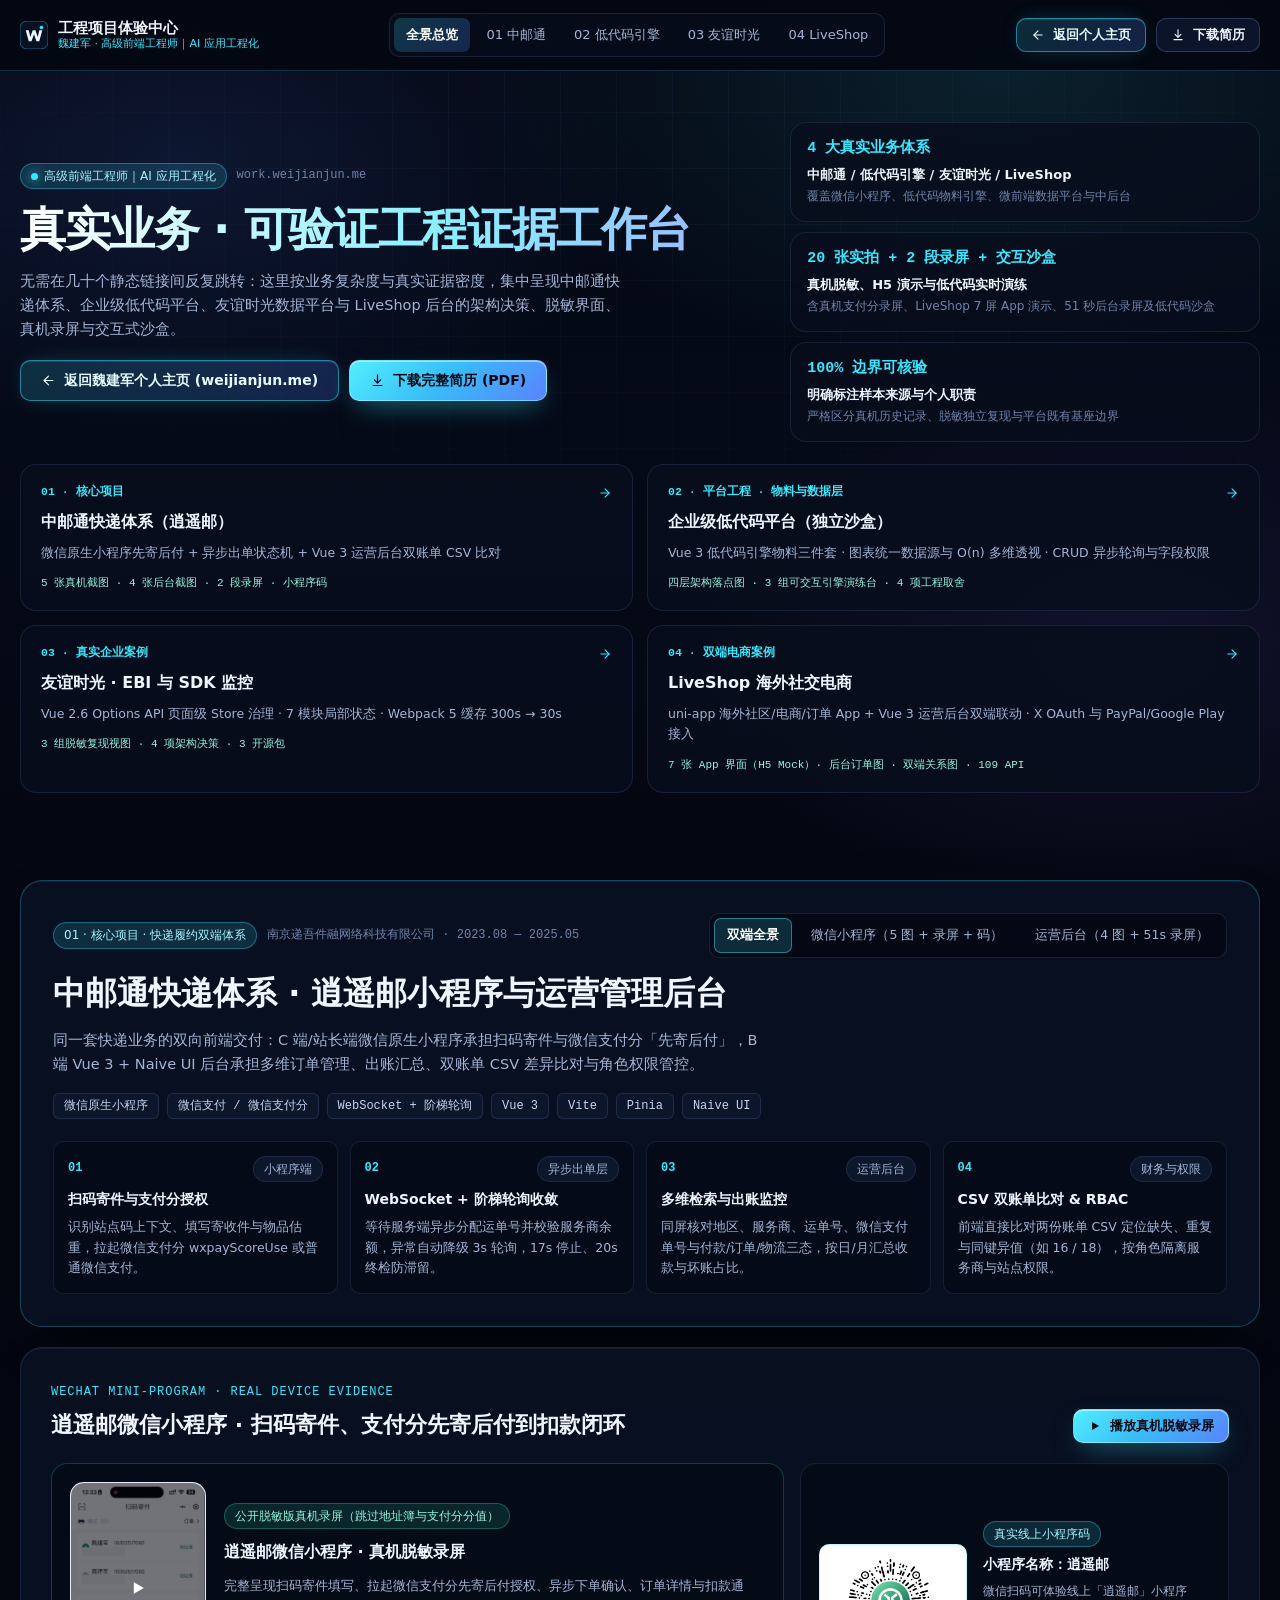
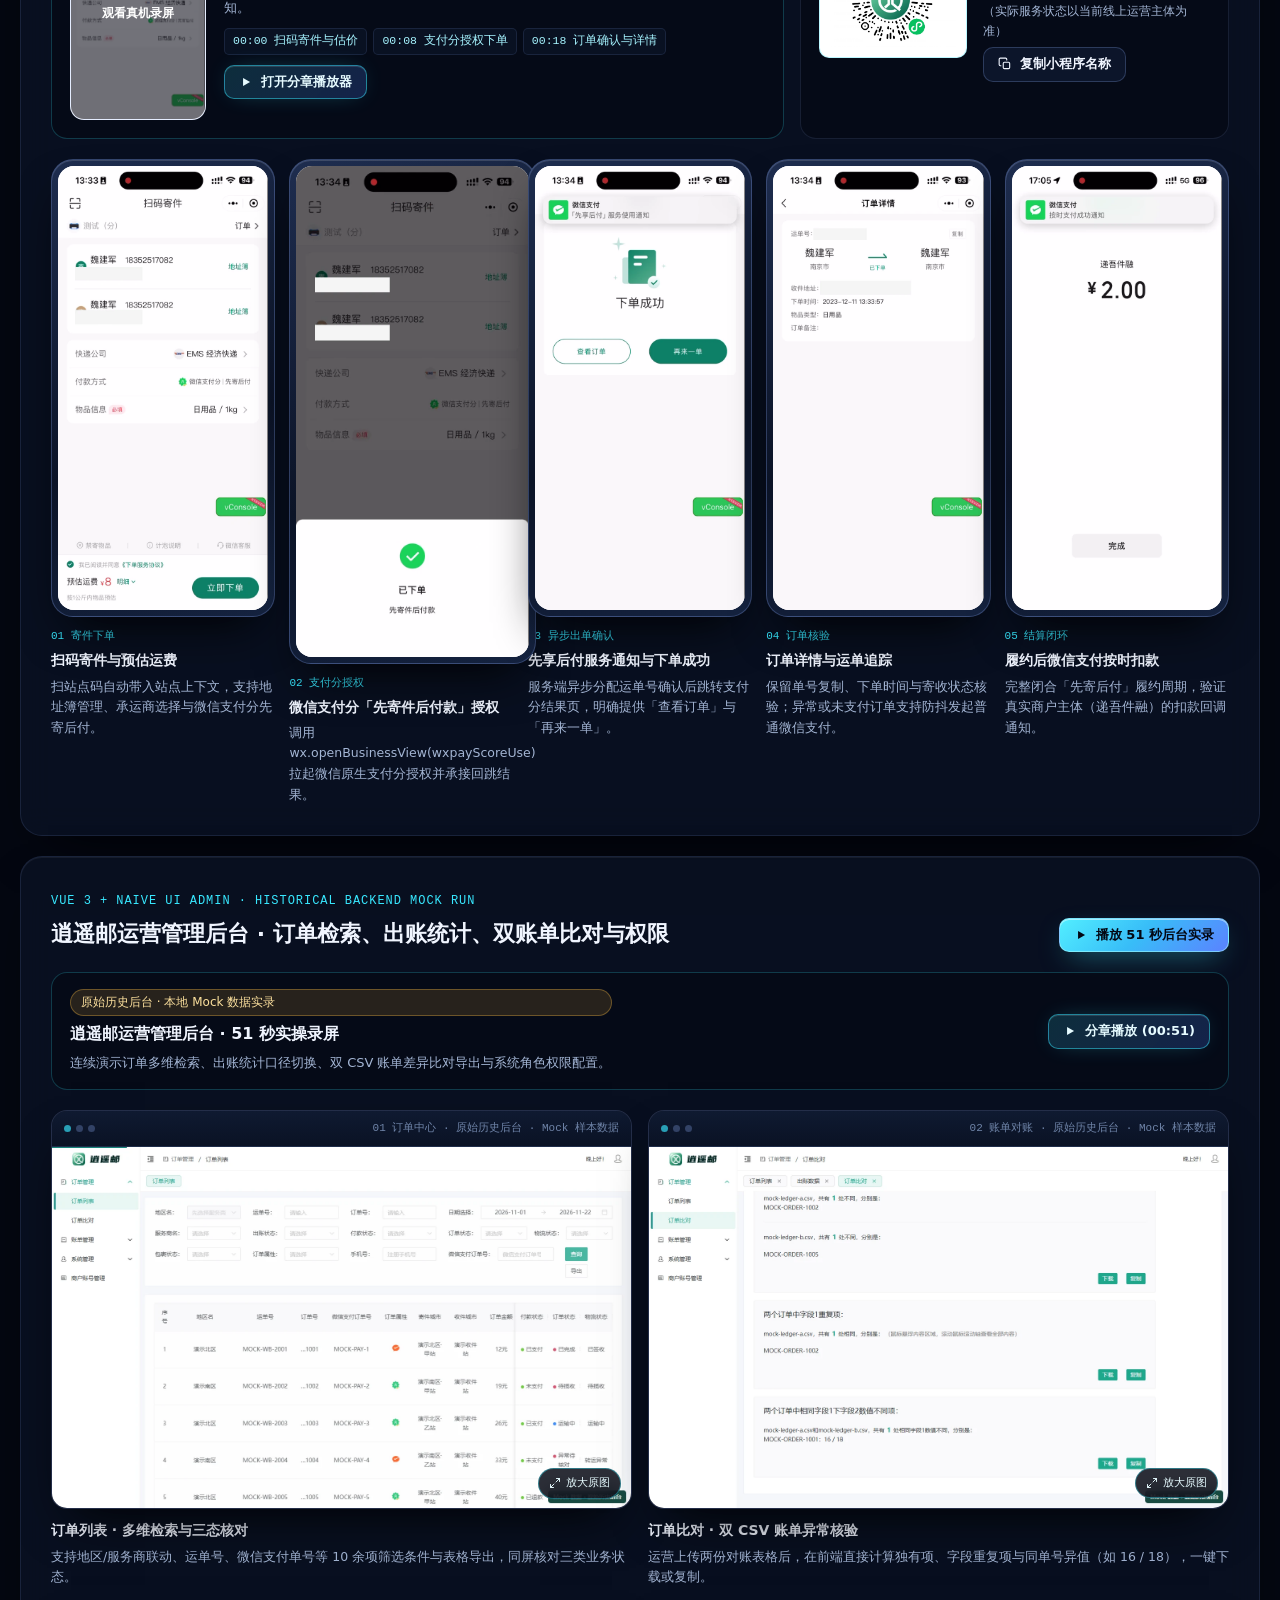
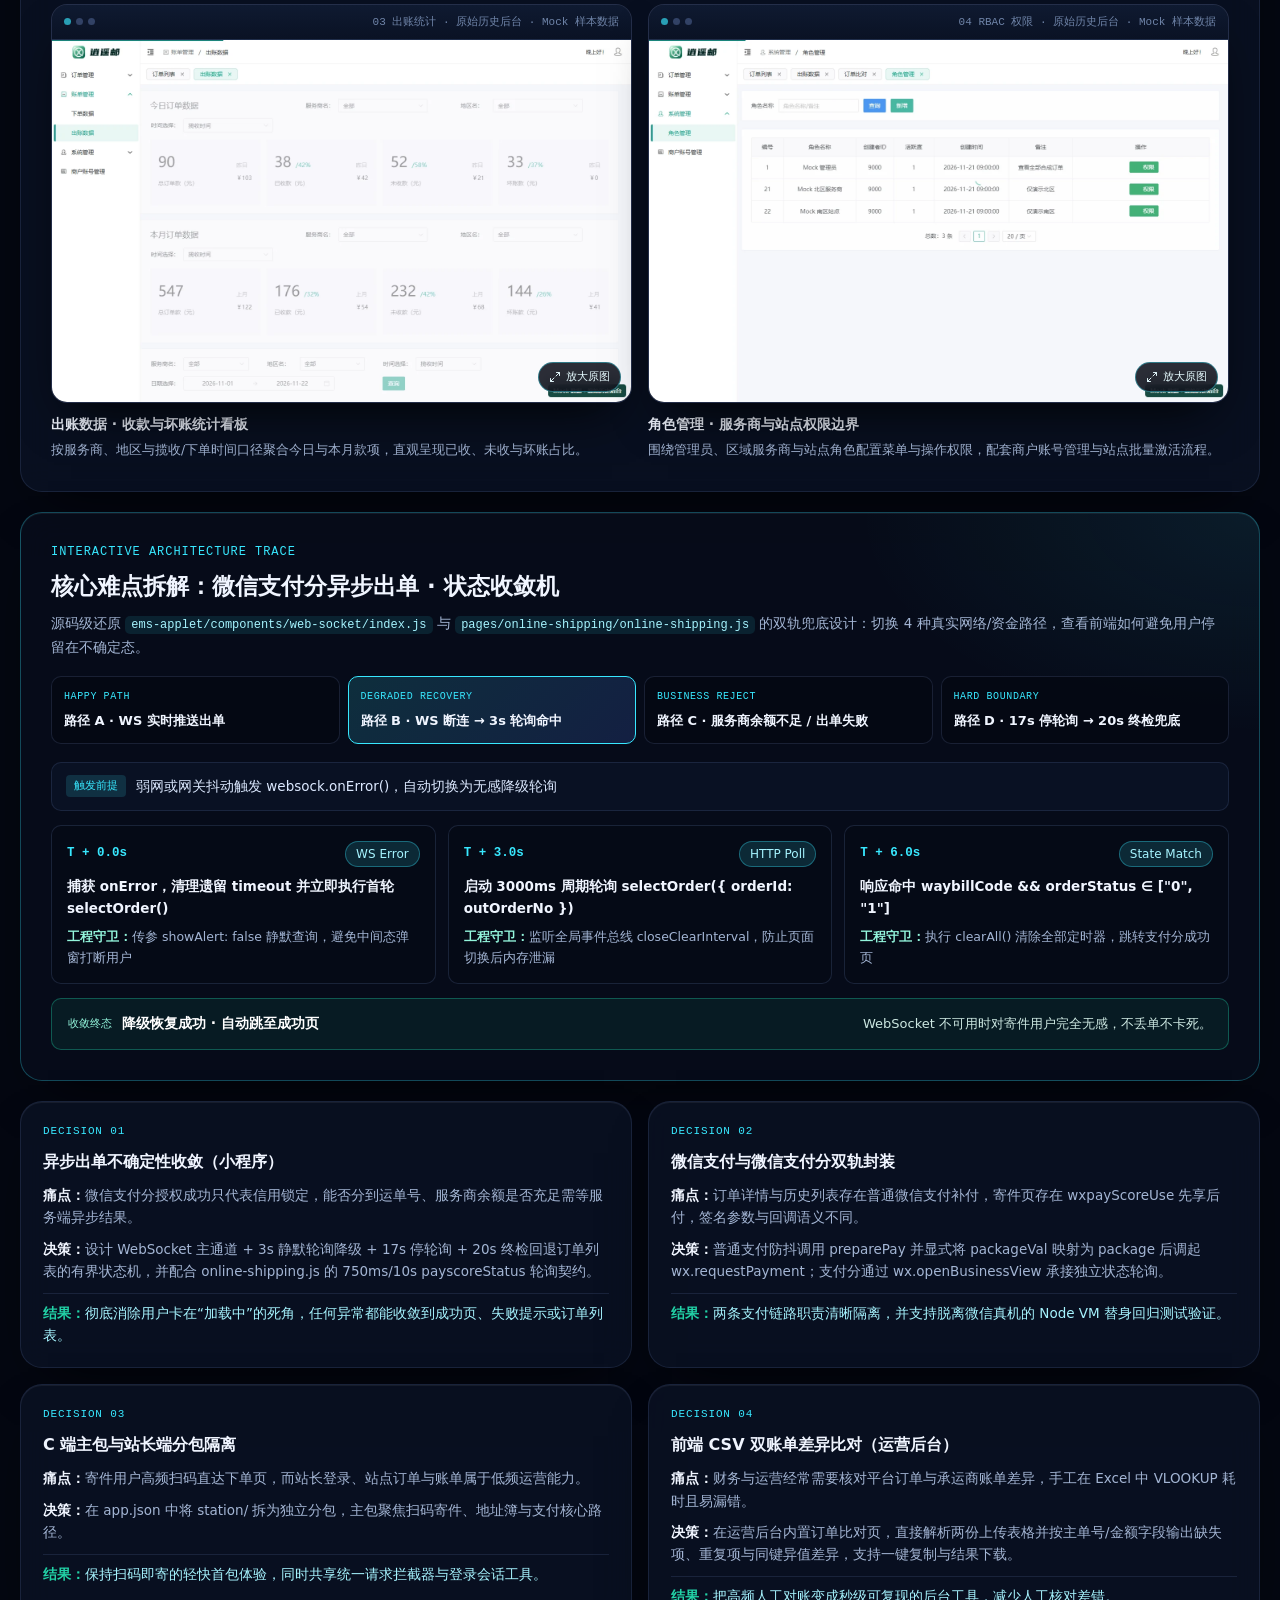
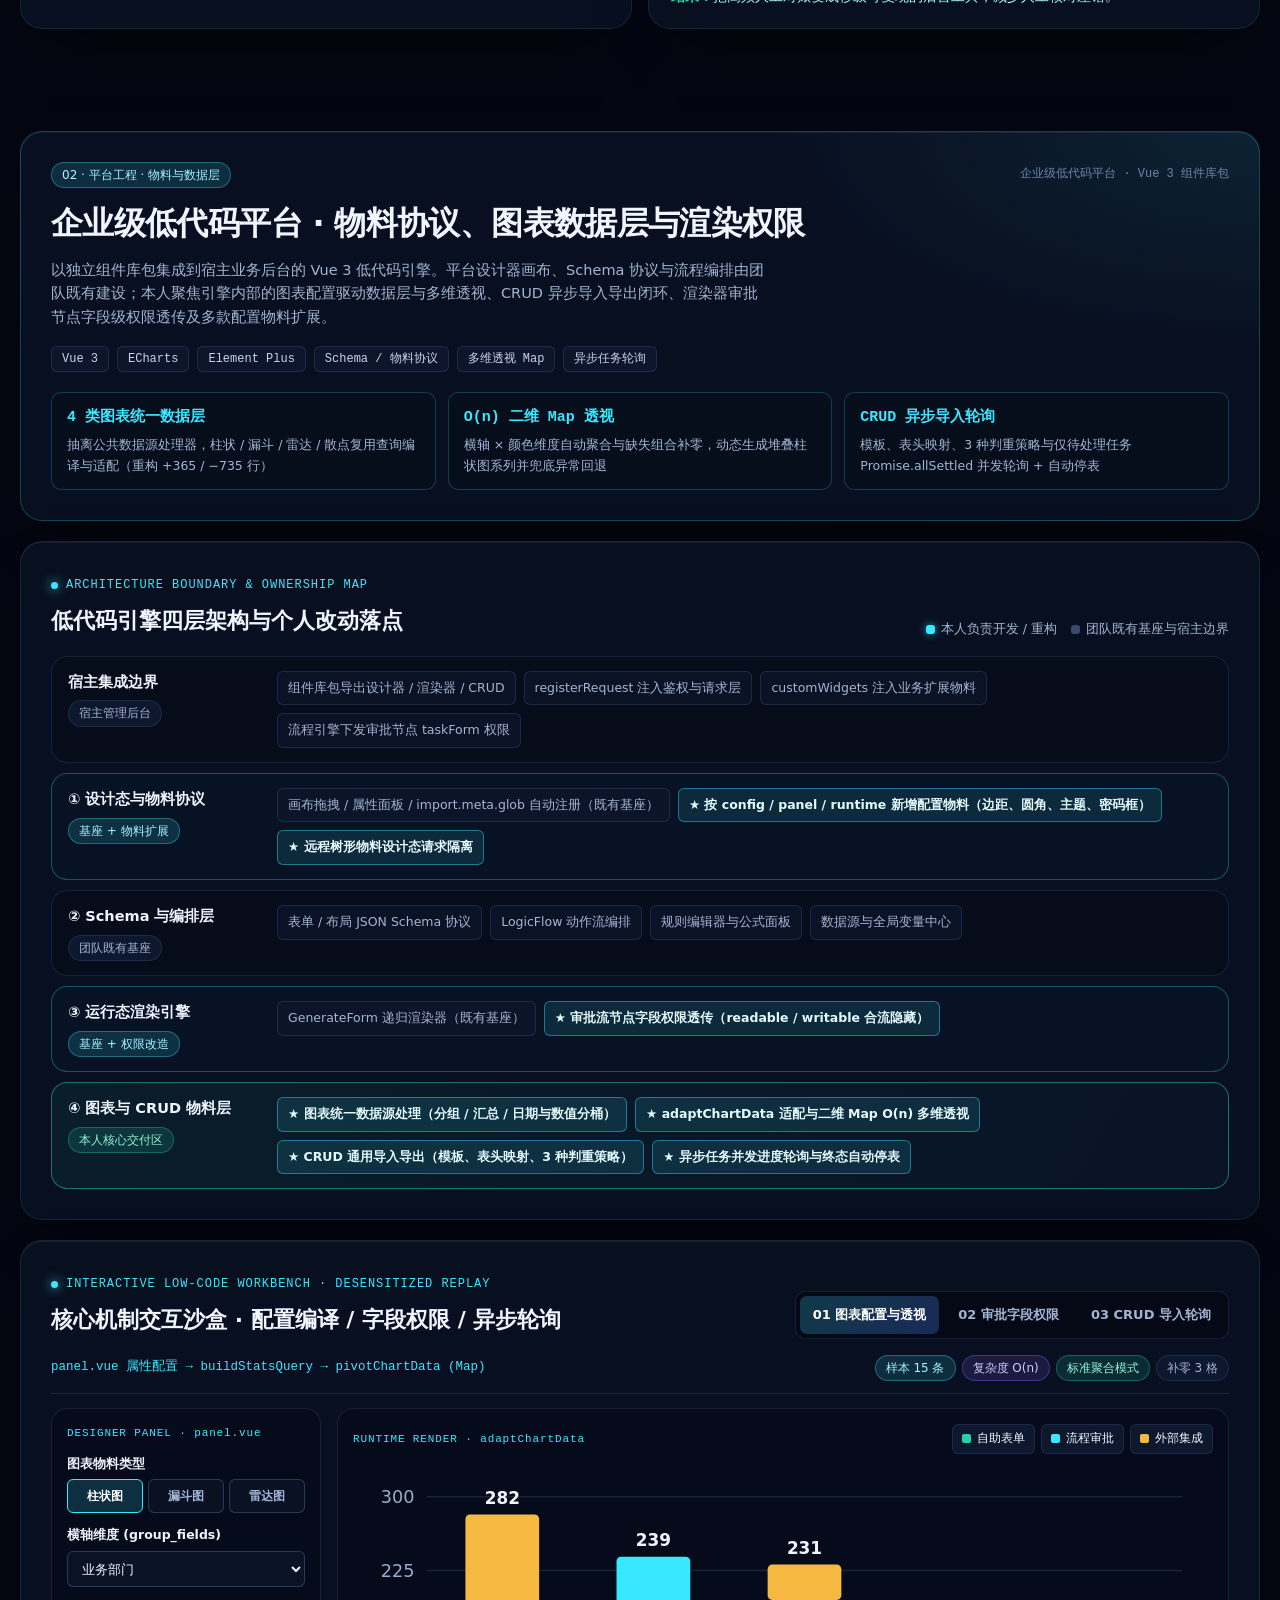
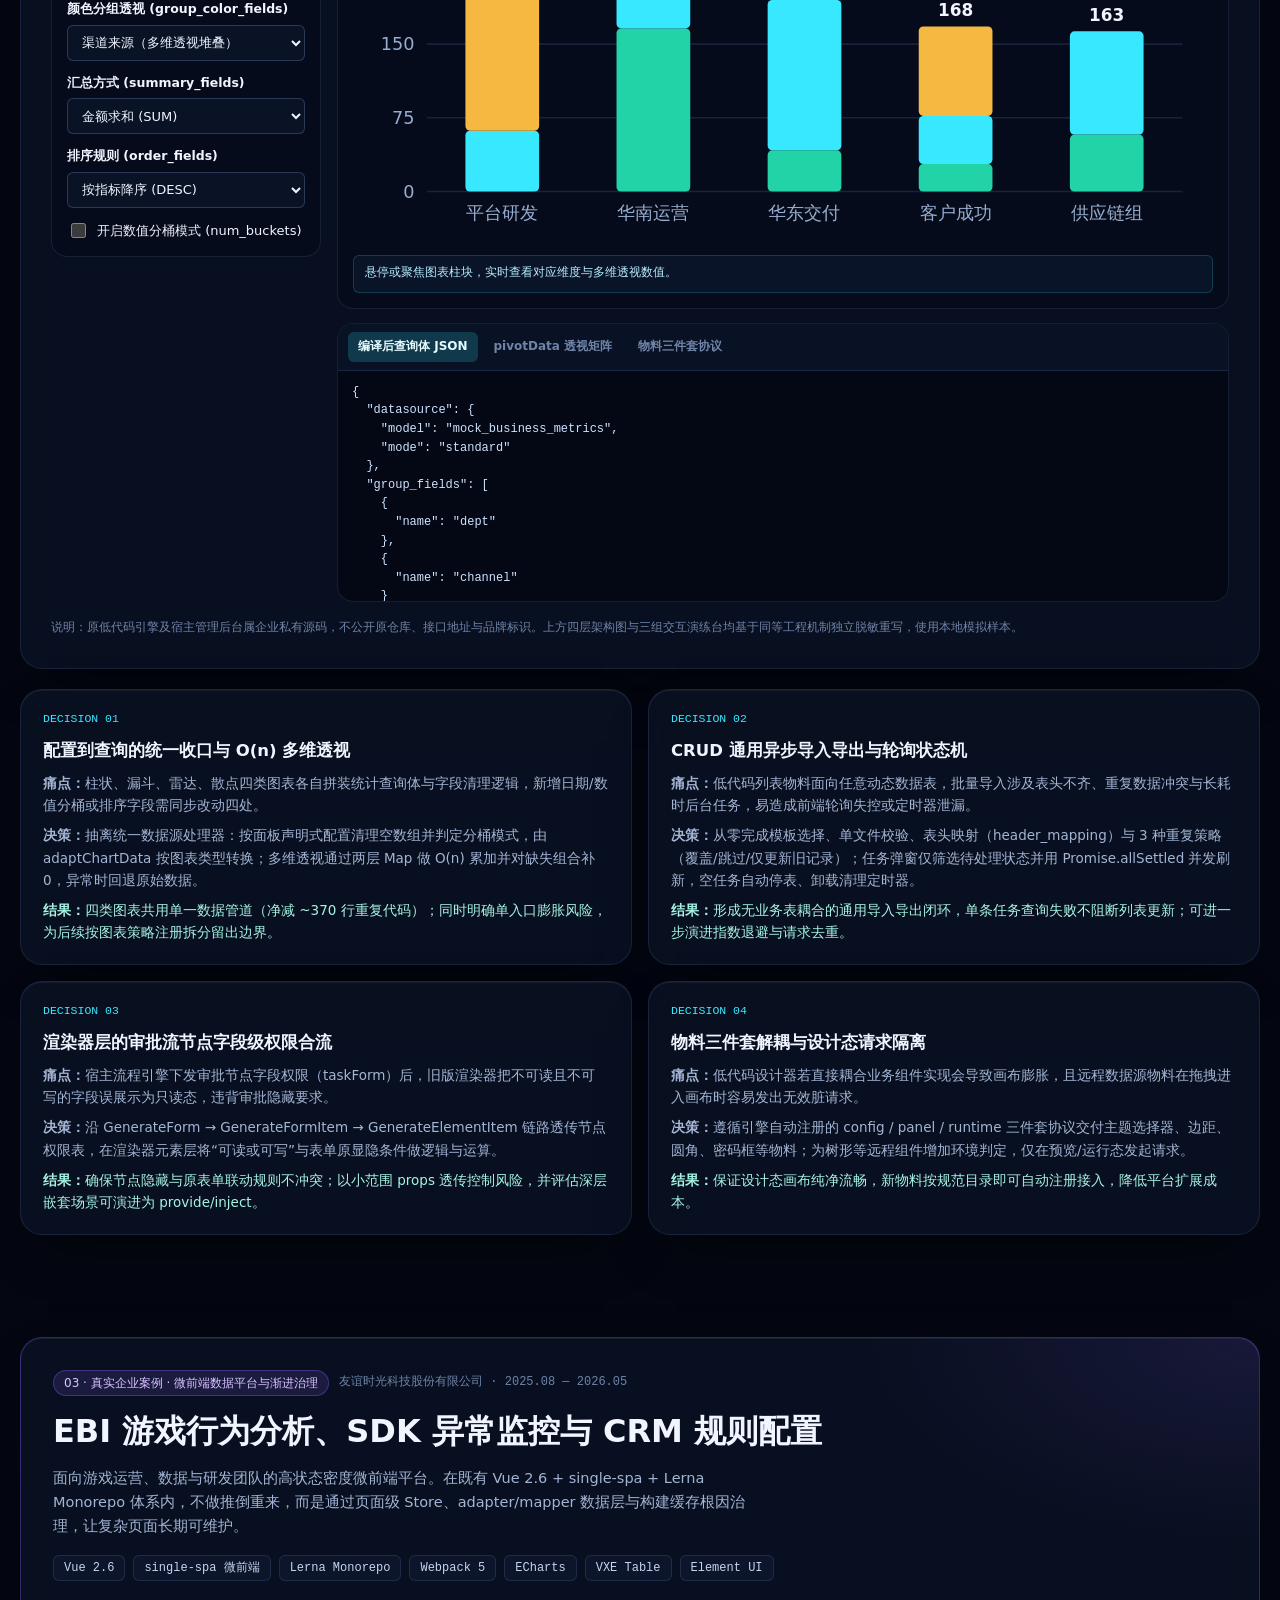
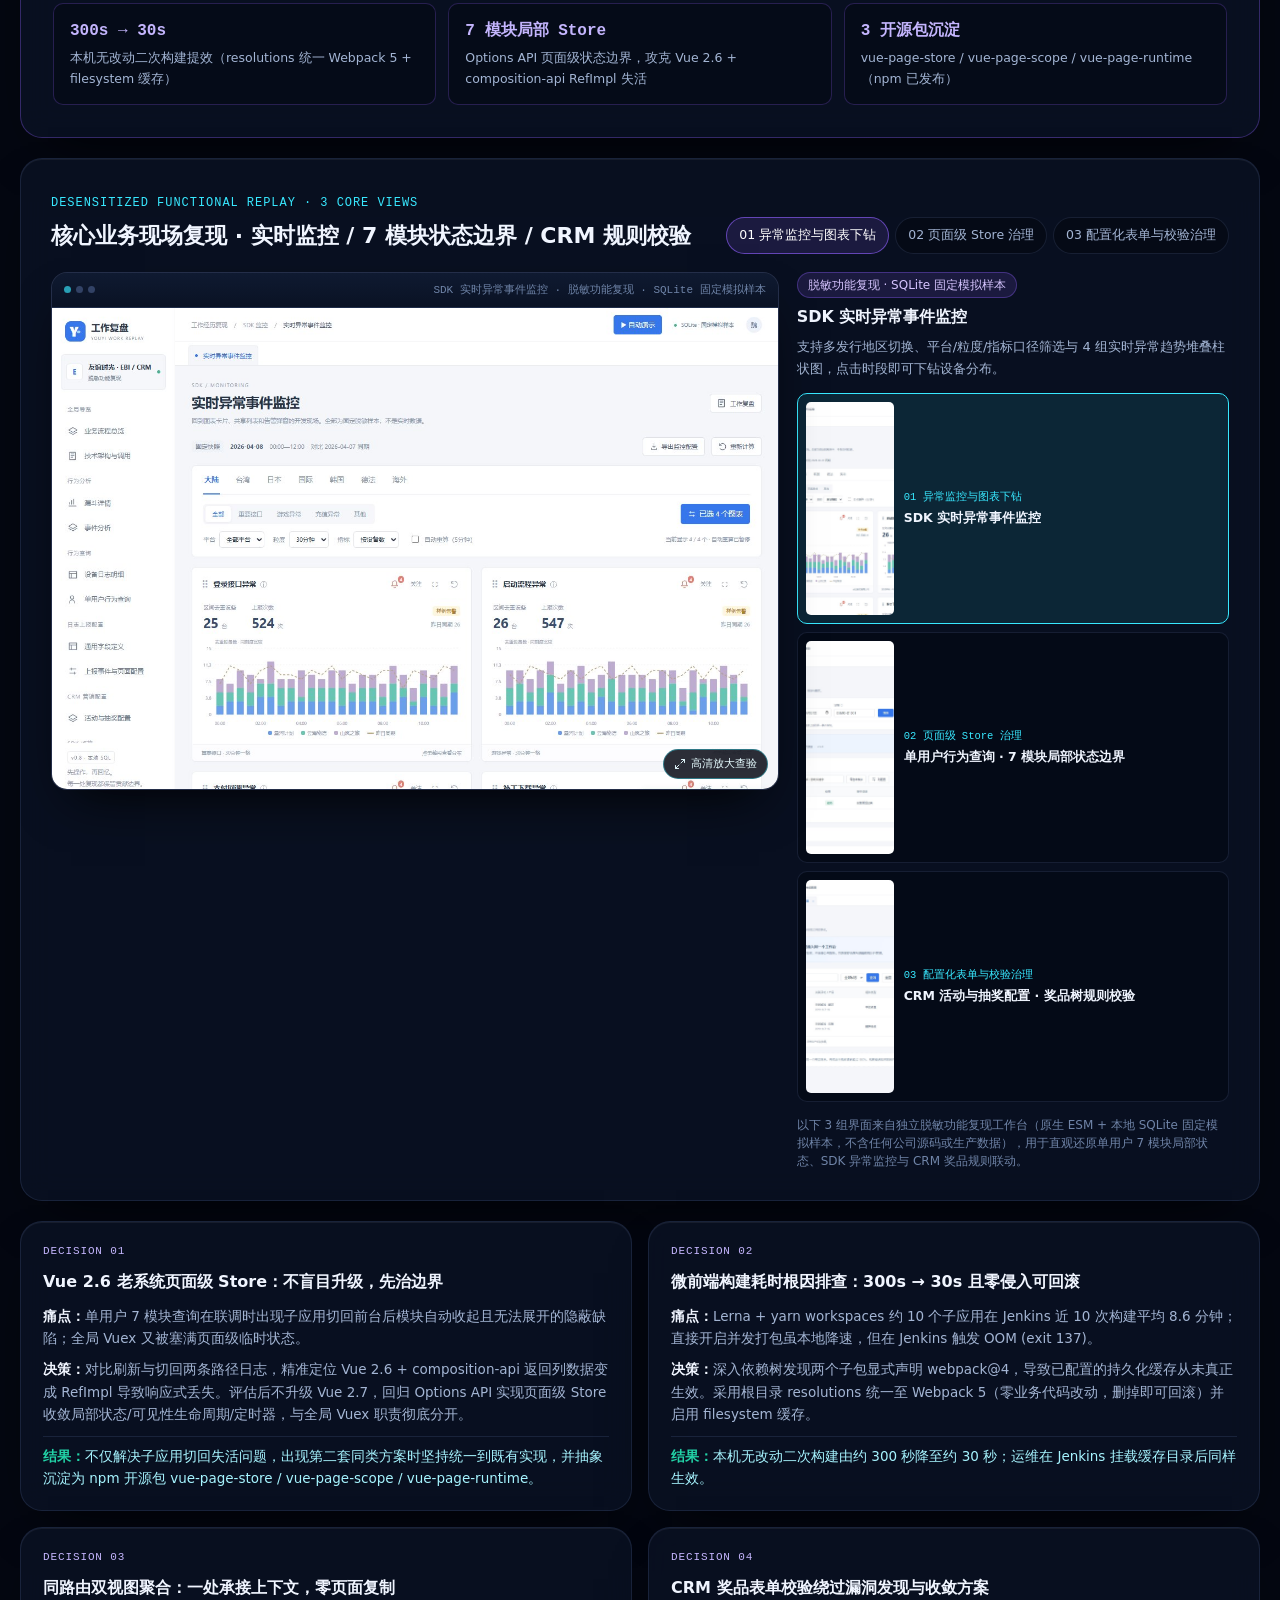
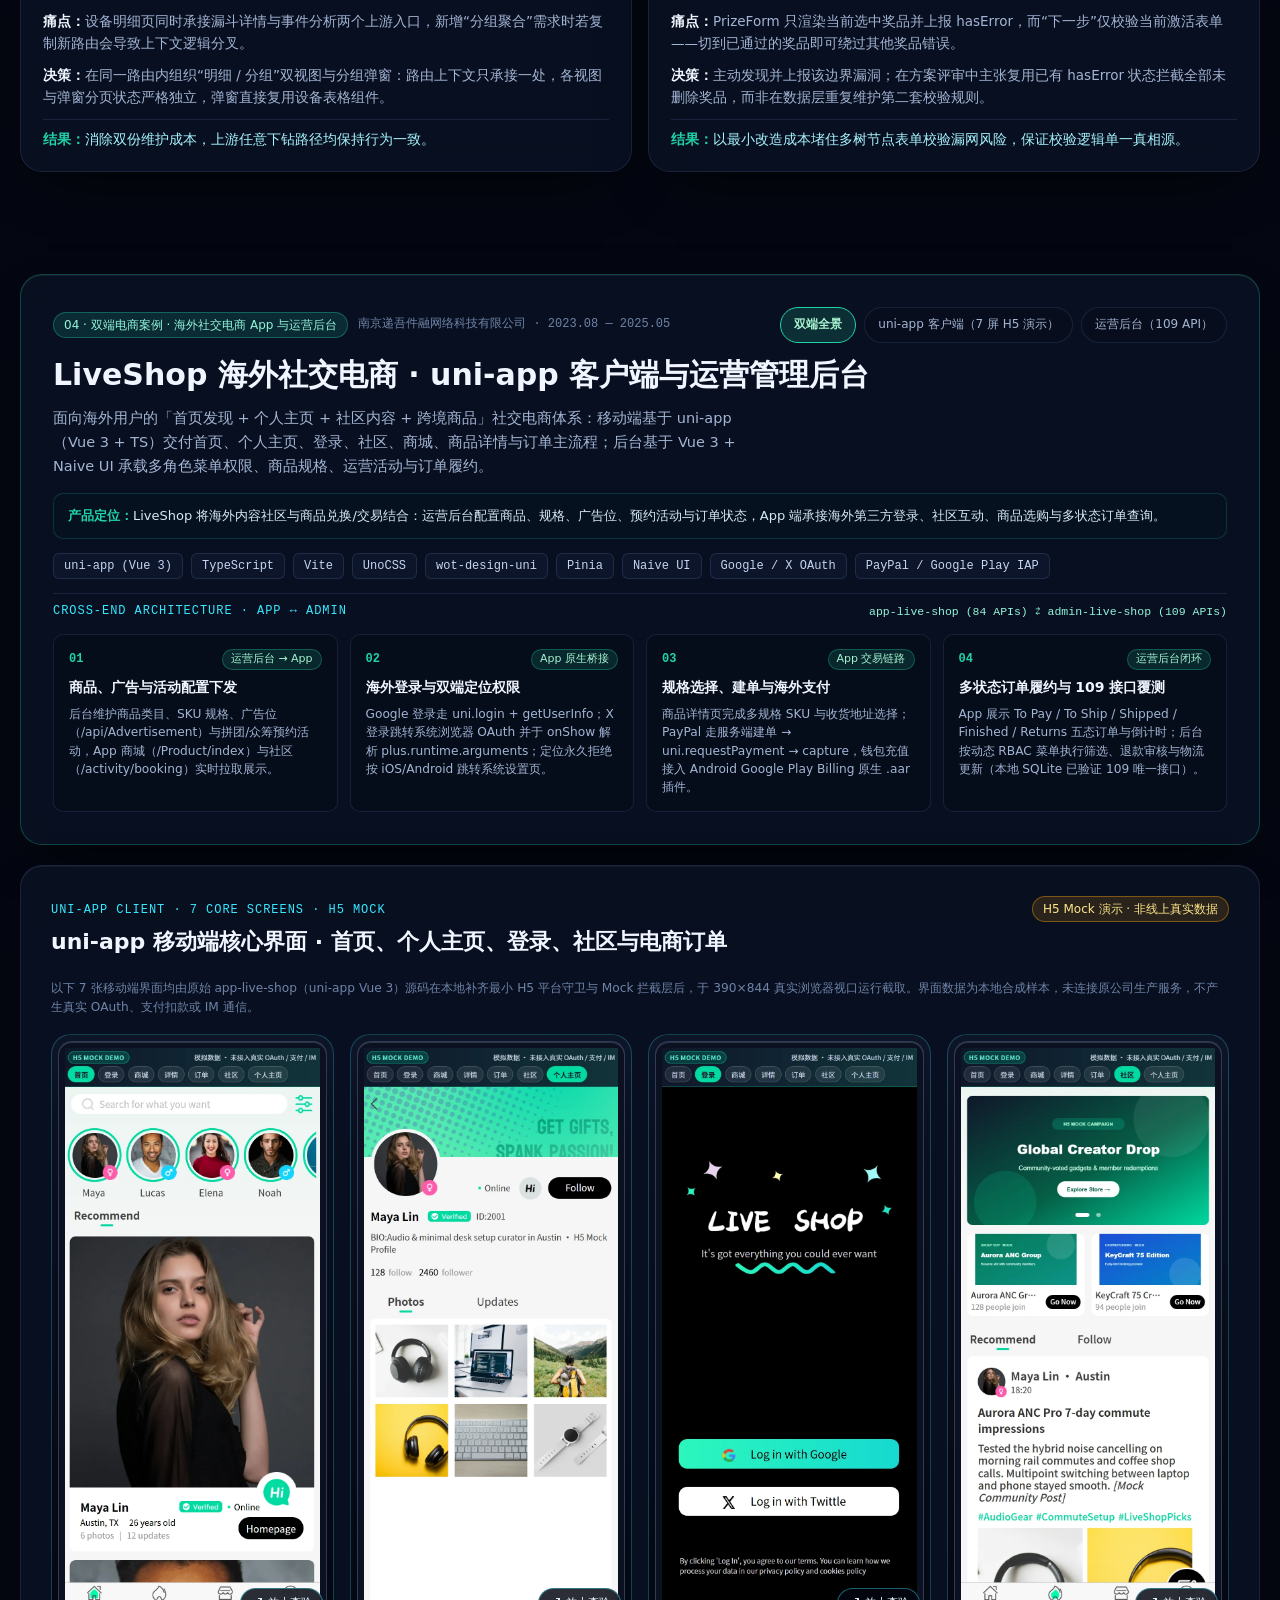
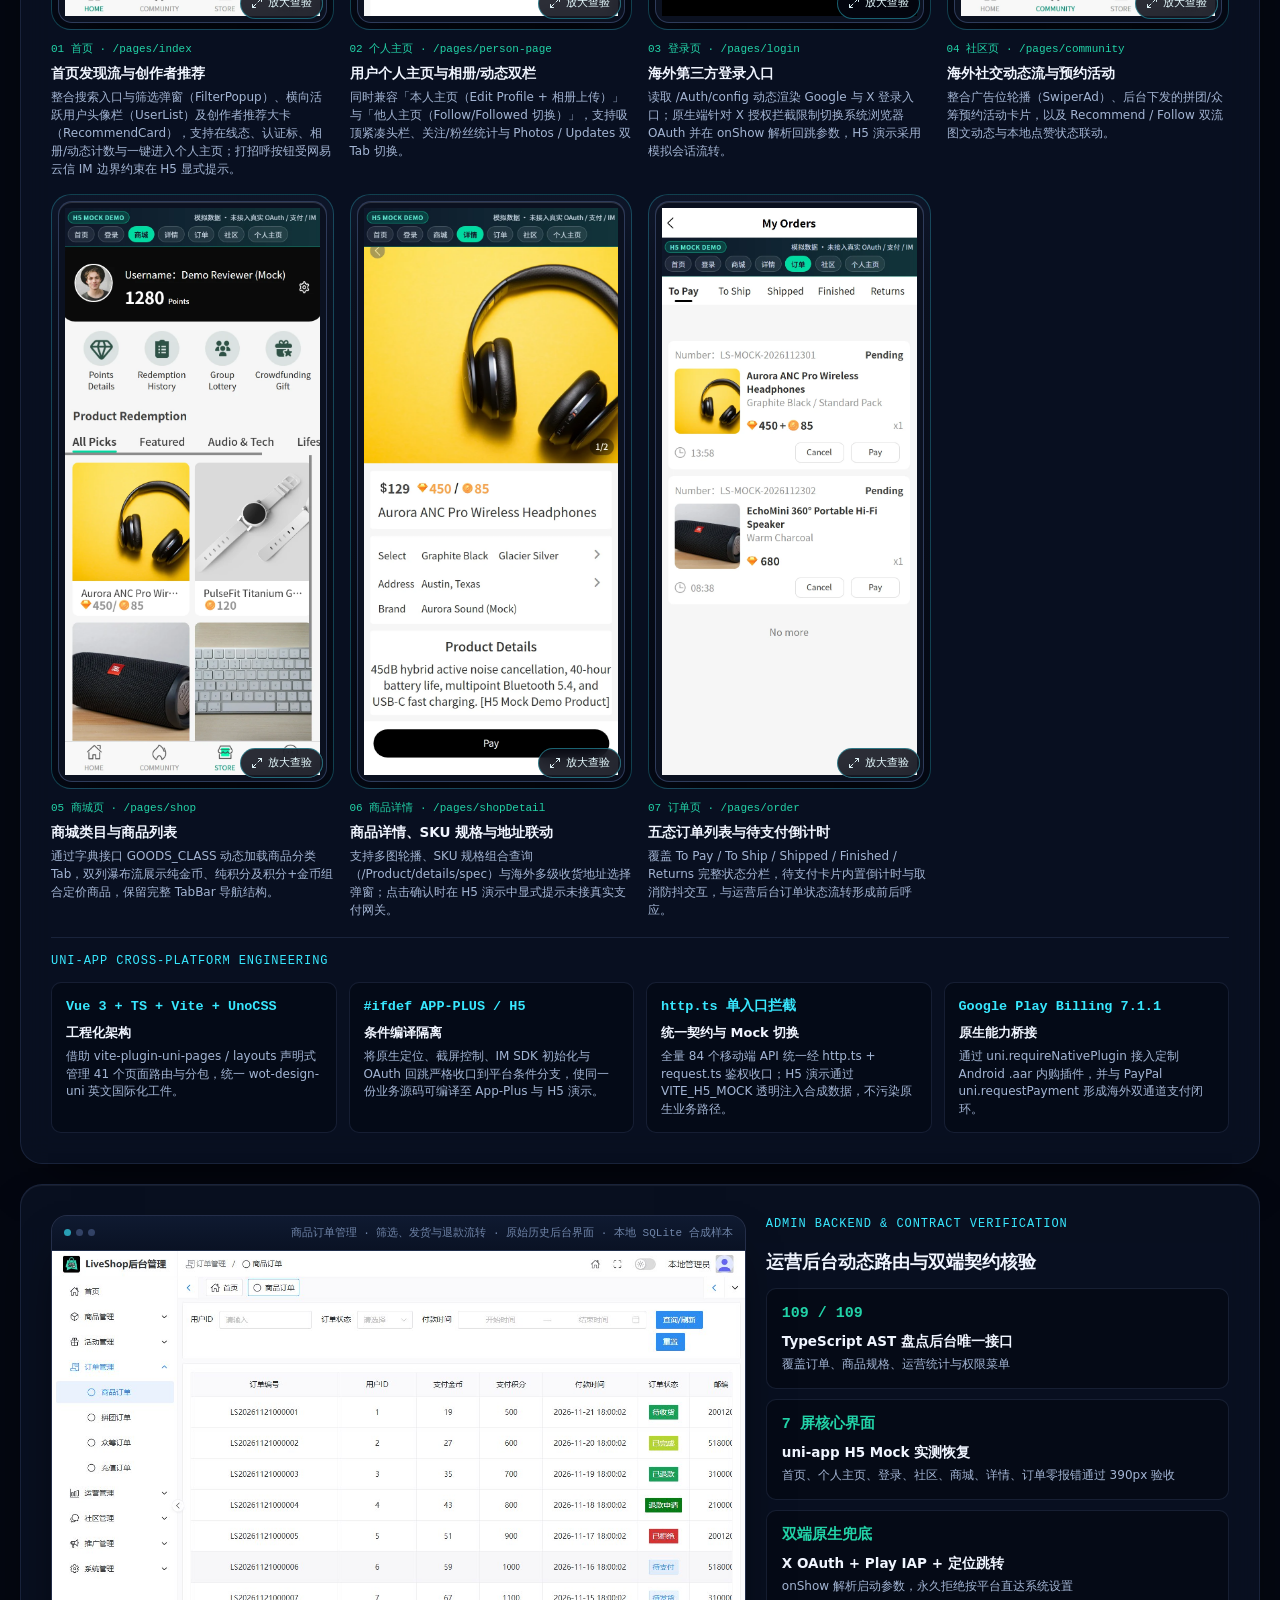
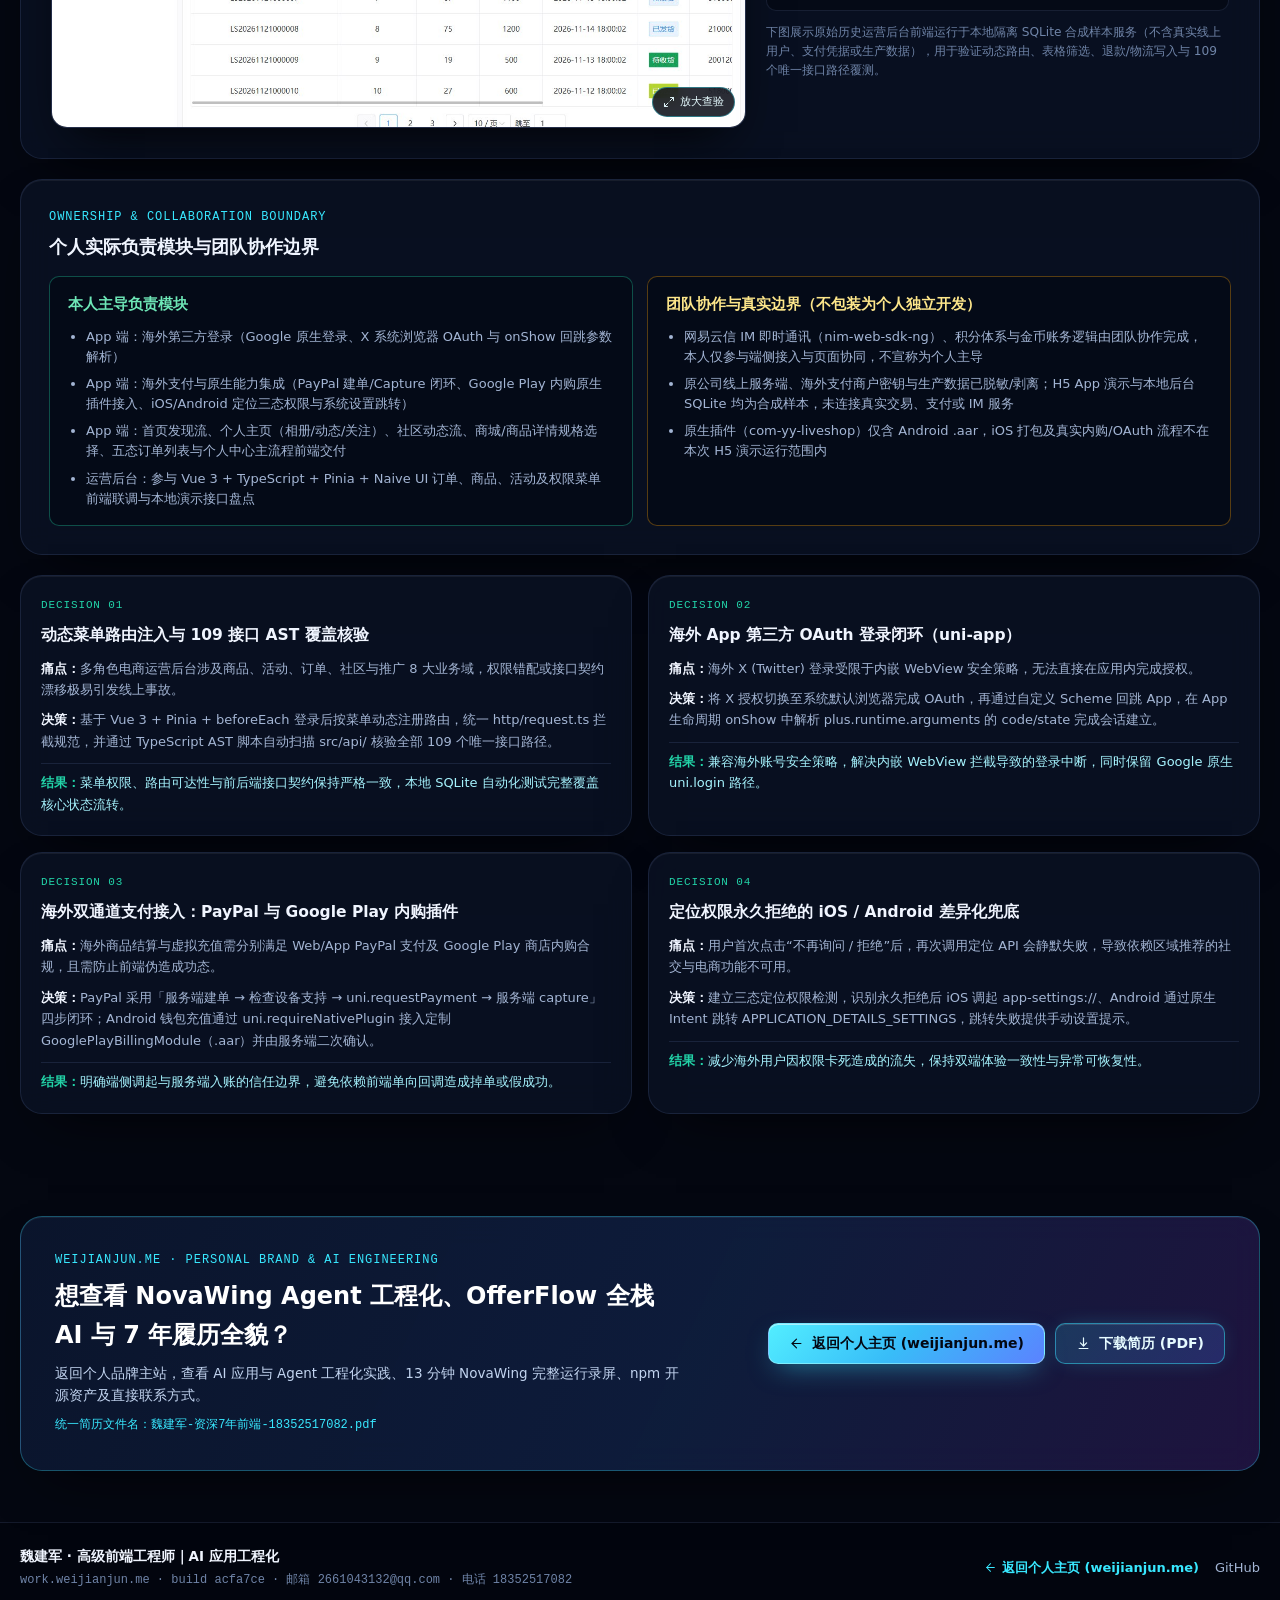
==== commit c0ae6bf0: "feat(lowcode): publish interactive low-code showcase (/projects/lowcode/) to work.weijianjun.me" ====
--- a/projects/analytics/index.html
+++ b/projects/analytics/index.html
@@ -1,29 +1,28 @@
-<!doctype html>
-<html lang="zh-CN">
-  <head>
-    <meta charset="UTF-8" />
-    <meta name="viewport" content="width=device-width, initial-scale=1.0" />
-    <meta name="theme-color" content="#040711" />
-    <meta
-      name="description"
-      content="魏建军 · 高级前端工程师｜AI 应用工程化。工程项目体验中心：中邮通快递体系双端证据、友谊时光 EBI 与 SDK 监控、LiveShop 海外社交电商真实技术决策与脱敏演示。"
-    />
-    <title>工程项目体验中心 · 魏建军｜高级前端工程师｜AI 应用工程化</title>
-    <link rel="icon" type="image/svg+xml" href="/favicon.svg" />
-    <script type="module" crossorigin src="/assets/index-uJxrk3VB.js"></script>
-    <link rel="stylesheet" crossorigin href="/assets/index-DDKkoWMr.css">
-  </head>
-  <body>
-    <div id="app"></div>
-    <noscript>
-      魏建军 · 高级前端工程师｜AI 应用工程化 · 工程项目体验中心。
-      <a href="https://weijianjun.me/">返回个人主页</a> ·
-      <a
-        href="/resume/%E9%AD%8F%E5%BB%BA%E5%86%9B-%E8%B5%84%E6%B7%B17%E5%B9%B4%E5%89%8D%E7%AB%AF-18352517082.pdf"
-        download="魏建军-资深7年前端-18352517082.pdf"
-        >下载完整简历</a
-      >。启用 JavaScript 可查看完整交互式工程证据。
-    </noscript>-
-  </body>
-</html>
+<!doctype html>
+<html lang="zh-CN">
+  <head>
+    <meta charset="UTF-8" />
+    <meta name="viewport" content="width=device-width, initial-scale=1.0" />
+    <meta name="theme-color" content="#040711" />
+    <meta
+      name="description"
+      content="魏建军 · 高级前端工程师｜AI 应用工程化。工程项目体验中心：中邮通快递体系双端证据、友谊时光 EBI 与 SDK 监控、LiveShop 海外社交电商真实技术决策与脱敏演示。"
+    />
+    <title>工程项目体验中心 · 魏建军｜高级前端工程师｜AI 应用工程化</title>
+    <link rel="icon" type="image/svg+xml" href="/favicon.svg" />
+    <script type="module" crossorigin src="/assets/index-COXfr7J5.js"></script>
+    <link rel="stylesheet" crossorigin href="/assets/index-BzzvVvJa.css">
+  </head>
+  <body>
+    <div id="app"></div>
+    <noscript>
+      魏建军 · 高级前端工程师｜AI 应用工程化 · 工程项目体验中心。
+      <a href="https://weijianjun.me/">返回个人主页</a> ·
+      <a
+        href="/resume/%E9%AD%8F%E5%BB%BA%E5%86%9B-%E8%B5%84%E6%B7%B17%E5%B9%B4%E5%89%8D%E7%AB%AF-18352517082.pdf"
+        download="魏建军-资深7年前端-18352517082.pdf"
+        >下载完整简历</a
+      >。启用 JavaScript 可查看完整交互式工程证据。
+    </noscript>
+  </body>
+</html>
--- a/assets/index-BzzvVvJa.css
+++ b/assets/index-BzzvVvJa.css
@@ -0,0 +1 @@
+:root{--bg-void: #040711;--bg-deep: #070d1b;--bg-surface: #0b1326;--bg-surface-elevated: #101b33;--bg-glass: rgba(11, 19, 38, .76);--bg-glass-strong: rgba(8, 14, 29, .9);--ink-primary: #f0f5ff;--ink-secondary: #a3b5d4;--ink-muted: #6f84a8;--ink-inverse: #040711;--cyan: #38e8ff;--cyan-soft: rgba(56, 232, 255, .14);--cyan-line: rgba(56, 232, 255, .42);--blue: #4f7cff;--blue-soft: rgba(79, 124, 255, .16);--violet: #8b5cf6;--violet-soft: rgba(139, 92, 246, .15);--emerald: #22d3a8;--emerald-soft: rgba(34, 211, 168, .14);--amber: #f5b942;--amber-soft: rgba(245, 185, 66, .14);--line-subtle: rgba(148, 179, 255, .12);--line-strong: rgba(148, 179, 255, .24);--specular: inset 0 1px 0 rgba(255, 255, 255, .06);--font-sans: "Inter", "PingFang SC", "Hiragino Sans GB", "Microsoft YaHei", "Noto Sans SC", system-ui, -apple-system, BlinkMacSystemFont, sans-serif;--font-mono: "JetBrains Mono", "Cascadia Mono", "SFMono-Regular", ui-monospace, Consolas, monospace;--radius-xs: 6px;--radius-sm: 10px;--radius-md: 16px;--radius-lg: 22px;--radius-pill: 999px;--container-max: 1240px;--nav-height: 70px;--ease-out: cubic-bezier(.22, 1, .36, 1)}*,*:before,*:after{box-sizing:border-box}html{scroll-behavior:smooth;color-scheme:dark;background-color:var(--bg-void);-webkit-text-size-adjust:100%}body{margin:0;min-height:100vh;font-family:var(--font-sans);font-size:15px;line-height:1.65;color:var(--ink-primary);background-color:var(--bg-void);overflow-x:clip;-webkit-font-smoothing:antialiased;-moz-osx-font-smoothing:grayscale}img,video,svg{display:block;max-width:100%}button,input,select,textarea{font:inherit;color:inherit}a{color:inherit;text-decoration:none}:focus-visible{outline:2px solid var(--cyan);outline-offset:3px;border-radius:var(--radius-xs)}.skip-link{position:fixed;top:-100px;left:16px;z-index:200;padding:10px 16px;border-radius:var(--radius-sm);background:var(--cyan);color:var(--ink-inverse);font-weight:600;transition:top .2s var(--ease-out)}.skip-link:focus{top:16px}.sr-only{position:absolute;width:1px;height:1px;padding:0;margin:-1px;overflow:hidden;clip:rect(0,0,0,0);white-space:nowrap;border:0}.space-shell{position:relative;min-height:100vh;isolation:isolate}.space-shell:before{content:"";position:fixed;inset:0;z-index:-2;pointer-events:none;background:radial-gradient(62% 48% at 78% 8%,rgba(56,232,255,.11),transparent 68%),radial-gradient(50% 42% at 14% 18%,rgba(79,124,255,.13),transparent 72%),radial-gradient(46% 42% at 88% 72%,rgba(139,92,246,.1),transparent 72%),linear-gradient(180deg,#040711,#050a18 48%,#040711)}.space-shell:after{content:"";position:fixed;inset:0;z-index:-1;pointer-events:none;background-image:linear-gradient(to right,rgba(130,170,255,.045) 1px,transparent 1px),linear-gradient(to bottom,rgba(130,170,255,.045) 1px,transparent 1px);background-size:56px 56px;mask-image:radial-gradient(ellipse 85% 65% at 50% 15%,#000 18%,transparent 82%);-webkit-mask-image:radial-gradient(ellipse 85% 65% at 50% 15%,#000 18%,transparent 82%)}.container{width:min(var(--container-max),calc(100% - 40px));margin-inline:auto}.section-block{position:relative;padding-block:clamp(56px,7vw,96px)}.section-block+.section-block:before{content:"";position:absolute;top:0;left:50%;transform:translate(-50%);width:min(var(--container-max),calc(100% - 40px));height:1px;background:linear-gradient(90deg,transparent,rgba(148,179,255,.18) 20%,rgba(56,232,255,.22) 50%,rgba(148,179,255,.18) 80%,transparent)}.eyebrow{display:inline-flex;align-items:center;gap:8px;font-family:var(--font-mono);font-size:12px;letter-spacing:.08em;text-transform:uppercase;color:var(--cyan)}.eyebrow-dot{width:7px;height:7px;border-radius:50%;background:var(--cyan);box-shadow:0 0 12px var(--cyan);flex-shrink:0}.section-header{display:grid;gap:12px;margin-bottom:clamp(28px,3.6vw,44px)}.section-header-split{display:flex;flex-wrap:wrap;align-items:flex-end;justify-content:space-between;gap:18px}.section-title{margin:0;font-size:clamp(26px,3.4vw,38px);line-height:1.18;letter-spacing:-.025em;font-weight:700;color:var(--ink-primary)}.section-lead{margin:0;max-width:66ch;font-size:15px;color:var(--ink-secondary)}.mono{font-family:var(--font-mono);font-variant-numeric:tabular-nums}.glass-panel{background:var(--bg-glass);border:1px solid var(--line-subtle);border-radius:var(--radius-lg);box-shadow:var(--specular),0 24px 56px -28px #000000d9;backdrop-filter:blur(16px);-webkit-backdrop-filter:blur(16px)}.glass-panel-interactive{transition:border-color .25s var(--ease-out),transform .25s var(--ease-out),box-shadow .25s var(--ease-out)}.glass-panel-interactive:hover{border-color:var(--cyan-line);box-shadow:var(--specular),0 26px 60px -24px #000000e6,0 0 0 1px #38e8ff1f}.badge{display:inline-flex;align-items:center;flex-wrap:wrap;gap:6px;max-width:100%;padding:4px 10px;border-radius:var(--radius-pill);font-size:12px;font-weight:500;line-height:1.35;border:1px solid var(--line-subtle);background:#101b33cc;color:var(--ink-secondary)}.badge-cyan{border-color:#38e8ff57;background:var(--cyan-soft);color:#a6f4ff}.badge-violet{border-color:#8b5cf65c;background:var(--violet-soft);color:#d6c5ff}.badge-emerald{border-color:#22d3a857;background:var(--emerald-soft);color:#93f5dc}.badge-amber{border-color:#f5b94257;background:var(--amber-soft);color:#fde19e}.tag-row{display:flex;flex-wrap:wrap;gap:8px}.tech-chip{display:inline-flex;align-items:center;padding:4px 10px;border-radius:var(--radius-xs);border:1px solid rgba(148,179,255,.14);background:#0f1930b8;color:#c5d5f2;font-family:var(--font-mono);font-size:12px;line-height:1.35}.btn{display:inline-flex;align-items:center;justify-content:center;gap:8px;padding:11px 20px;border-radius:var(--radius-sm);border:1px solid transparent;font-size:14px;font-weight:600;line-height:1.25;cursor:pointer;white-space:nowrap;transition:transform .2s var(--ease-out),background-color .2s var(--ease-out),border-color .2s var(--ease-out),box-shadow .2s var(--ease-out),color .2s var(--ease-out)}.btn:active{transform:translateY(1px)}.btn-sm{padding:8px 14px;font-size:13px}.btn-primary{background:linear-gradient(135deg,#52eeff,#38bdf8 48%,#5b82ff);color:#030712;border-color:#a5f3fc8c;box-shadow:0 10px 28px -10px #38e8ff8c,inset 0 1px #ffffff80}.btn-primary:hover{transform:translateY(-1px);box-shadow:0 14px 34px -10px #38e8ffb3,inset 0 1px #ffffffa6}.btn-portal{background:linear-gradient(135deg,#38e8ff29,#4f7cff38);border-color:#38e8ff7a;color:#e6fbff;box-shadow:inset 0 1px #ffffff1f,0 0 24px -10px #38e8ff73}.btn-portal:hover{transform:translateY(-1px);background:linear-gradient(135deg,#38e8ff42,#4f7cff57);border-color:var(--cyan);color:#fff}.btn-ghost{background:#101b33b8;border-color:var(--line-strong);color:var(--ink-primary)}.btn-ghost:hover{background:#182747e0;border-color:#94b3ff73}.btn-link{padding:6px 2px;background:transparent;color:var(--cyan);font-weight:500}.btn-link:hover{color:#a6f4ff}.optical-frame{position:relative;border-radius:var(--radius-md);border:1px solid rgba(148,179,255,.2);background:#070d1b;overflow:hidden;box-shadow:0 24px 48px -20px #000000e6,inset 0 1px #ffffff14}.optical-frame-bar{display:flex;align-items:center;justify-content:space-between;gap:10px;padding:8px 12px;background:linear-gradient(180deg,#0f1a31,#0a1224);border-bottom:1px solid rgba(148,179,255,.12)}.optical-dots{display:inline-flex;align-items:center;gap:5px;flex-shrink:0}.optical-dots span{width:7px;height:7px;border-radius:50%;background:#94b3ff47}.optical-dots span:first-child{background:#38e8ffa6}.optical-bar-label{font-family:var(--font-mono);font-size:11px;color:var(--ink-muted);overflow:hidden;text-overflow:ellipsis;white-space:nowrap}.optical-media-btn{display:block;width:100%;padding:0;border:0;background:#070d1b;cursor:zoom-in;position:relative;text-align:left}.optical-media-btn img{width:100%;height:auto;display:block;transition:transform .35s var(--ease-out)}.optical-media-btn:hover img{transform:scale(1.015)}.optical-zoom-hint{position:absolute;right:10px;bottom:10px;display:inline-flex;align-items:center;gap:5px;padding:5px 10px;border-radius:var(--radius-pill);background:#040711d6;border:1px solid rgba(56,232,255,.4);color:#e6fbff;font-size:11px;font-weight:500;-webkit-backdrop-filter:blur(8px);backdrop-filter:blur(8px)}.phone-bezel{position:relative;border-radius:22px;padding:6px;background:linear-gradient(160deg,#1e2d4f,#0b1326 60%,#152340);border:1px solid rgba(148,179,255,.26);box-shadow:0 24px 48px -18px #000000eb,inset 0 1px #ffffff24}.phone-bezel-screen{display:block;width:100%;padding:0;border:0;border-radius:16px;overflow:hidden;background:#fff;cursor:zoom-in}.phone-bezel-screen img{width:100%;height:auto;display:block}[data-reveal]{opacity:1;transform:translateY(0);transition:opacity .45s var(--ease-out),transform .45s var(--ease-out)}@media(max-width:768px){.container{width:min(var(--container-max),calc(100% - 28px))}}@media(max-width:480px){.btn{white-space:normal;text-align:center}.glass-panel,.optical-frame,.case-stack>*,.work-hero-stack>*{min-width:0}p,li,.mono{overflow-wrap:anywhere}}@media(prefers-reduced-motion:reduce){html{scroll-behavior:auto}*,*:before,*:after{animation-duration:.01ms!important;animation-iteration-count:1!important;transition-duration:.01ms!important}[data-reveal]{opacity:1;transform:none}}.app-icon[data-v-53e2d201]{flex-shrink:0}.work-nav[data-v-1ca7ae40]{position:sticky;top:0;z-index:80;border-bottom:1px solid rgba(56,232,255,.18);background:#040711e6;backdrop-filter:blur(18px);-webkit-backdrop-filter:blur(18px)}.work-nav-inner[data-v-1ca7ae40]{min-height:var(--nav-height);display:flex;align-items:center;justify-content:space-between;gap:14px}.work-brand[data-v-1ca7ae40]{display:inline-flex;align-items:center;gap:10px;min-width:0}.brand-mark[data-v-1ca7ae40]{flex-shrink:0;display:inline-flex}.brand-copy[data-v-1ca7ae40]{display:grid;line-height:1.2;min-width:0}.brand-title[data-v-1ca7ae40]{font-size:14.5px;font-weight:700;color:var(--ink-primary)}.brand-sub[data-v-1ca7ae40]{font-size:11px;color:var(--cyan);white-space:nowrap;overflow:hidden;text-overflow:ellipsis}.work-tabs[data-v-1ca7ae40]{display:flex;align-items:center;gap:4px;padding:4px;border-radius:var(--radius-sm);border:1px solid rgba(148,179,255,.14);background:#070d1bd9}.work-tab[data-v-1ca7ae40]{padding:6px 12px;border-radius:7px;font-size:13px;font-weight:500;color:var(--ink-secondary);transition:background-color .2s var(--ease-out),color .2s var(--ease-out)}.work-tab[data-v-1ca7ae40]:hover{color:var(--ink-primary)}.work-tab.is-active[data-v-1ca7ae40]{background:linear-gradient(135deg,#38e8ff33,#4f7cff3d);color:#fff;font-weight:600}.work-nav-actions[data-v-1ca7ae40]{display:flex;align-items:center;gap:10px;flex-shrink:0}.work-menu-btn[data-v-1ca7ae40]{display:none;width:38px;height:38px;align-items:center;justify-content:center;border-radius:var(--radius-sm);border:1px solid var(--line-strong);background:#101b33cc;color:var(--ink-primary);cursor:pointer}.work-drawer[data-v-1ca7ae40]{border-top:1px solid var(--line-subtle);background:#050915fa;padding-block:16px 22px}.work-drawer-inner[data-v-1ca7ae40]{display:grid;gap:14px}.drawer-role[data-v-1ca7ae40]{margin:0;font-size:12px;color:var(--cyan)}.drawer-tabs[data-v-1ca7ae40]{display:grid;gap:6px}.drawer-tab[data-v-1ca7ae40]{display:flex;align-items:center;justify-content:space-between;padding:11px 12px;border-radius:var(--radius-sm);border:1px solid rgba(148,179,255,.1);background:#101b3380;color:var(--ink-primary);font-size:14px}.drawer-tab.is-active[data-v-1ca7ae40]{border-color:var(--cyan);background:#38e8ff24}.drawer-actions[data-v-1ca7ae40]{display:grid;gap:10px}@media(max-width:1120px){.work-tabs[data-v-1ca7ae40]{display:none}.work-menu-btn[data-v-1ca7ae40]{display:inline-flex}}@media(max-width:720px){.brand-sub[data-v-1ca7ae40],.work-resume-desktop[data-v-1ca7ae40]{display:none}.return-home-cta[data-v-1ca7ae40]{padding:8px 11px;font-size:12.5px}}.simulator-box[data-v-e65db4a7]{padding:clamp(20px,2.6vw,30px);display:grid;gap:18px;border-color:#38e8ff47;background:radial-gradient(50% 60% at 100% 0%,rgba(56,232,255,.08),transparent 65%),#070d1be0}.sim-heading[data-v-e65db4a7]{display:grid;gap:6px}.sim-title[data-v-e65db4a7]{margin:0;font-size:clamp(18px,2.1vw,23px);color:var(--ink-primary)}.sim-desc[data-v-e65db4a7]{margin:0;font-size:13.5px;color:var(--ink-secondary)}.inline-code[data-v-e65db4a7]{padding:2px 6px;border-radius:5px;background:#38e8ff1a;color:#a6f4ff;font-size:12px;overflow-wrap:anywhere;word-break:break-word}.sim-tabs[data-v-e65db4a7]{display:grid;grid-template-columns:repeat(4,minmax(0,1fr));gap:8px}.sim-tab[data-v-e65db4a7]{display:grid;gap:4px;padding:12px;border-radius:var(--radius-sm);border:1px solid rgba(148,179,255,.14);background:#040813c7;text-align:left;cursor:pointer;transition:border-color .2s var(--ease-out),background-color .2s var(--ease-out)}.sim-tab[data-v-e65db4a7]:hover{border-color:#38e8ff5c}.sim-tab.is-active[data-v-e65db4a7]{border-color:var(--cyan);background:linear-gradient(135deg,#38e8ff29,#4f7cff2e)}.sim-tab-badge[data-v-e65db4a7]{font-size:10px;color:var(--cyan);letter-spacing:.06em}.sim-tab-label[data-v-e65db4a7]{font-size:13px;font-weight:600;color:var(--ink-primary)}.sim-stage[data-v-e65db4a7]{display:grid;gap:14px}.sim-trigger[data-v-e65db4a7]{display:flex;flex-wrap:wrap;align-items:center;gap:10px;padding:12px 14px;border-radius:var(--radius-sm);background:#0b1326d9;border:1px solid var(--line-subtle)}.trigger-tag[data-v-e65db4a7]{font-size:11px;color:var(--cyan);padding:2px 8px;border-radius:4px;background:var(--cyan-soft)}.trigger-text[data-v-e65db4a7]{margin:0;font-size:13.5px;color:#dce9ff}.sim-timeline[data-v-e65db4a7]{margin:0;padding:0;list-style:none;display:grid;grid-template-columns:repeat(auto-fit,minmax(min(230px,100%),1fr));gap:12px}.sim-step[data-v-e65db4a7]{padding:15px;border-radius:var(--radius-sm);border:1px solid rgba(148,179,255,.15);background:#050a16d1;display:grid;gap:8px;align-content:start}.step-head[data-v-e65db4a7]{display:flex;align-items:center;justify-content:space-between;gap:8px}.step-time[data-v-e65db4a7]{font-size:12.5px;font-weight:700;color:var(--cyan)}.step-action[data-v-e65db4a7]{margin:0;font-size:13.5px;font-weight:600;color:var(--ink-primary)}.step-guard[data-v-e65db4a7]{margin:0;font-size:12.5px;color:var(--ink-secondary)}.guard-prefix[data-v-e65db4a7]{color:#93f5dc;font-weight:600}.sim-outcome[data-v-e65db4a7]{display:flex;flex-wrap:wrap;align-items:center;justify-content:space-between;gap:12px;padding:13px 16px;border-radius:var(--radius-sm);border:1px solid rgba(34,211,168,.34);background:#22d3a814}.outcome-pill[data-v-e65db4a7]{display:flex;flex-wrap:wrap;align-items:center;gap:10px}.outcome-kicker[data-v-e65db4a7]{font-size:11px;color:#93f5dc}.outcome-val[data-v-e65db4a7]{font-size:14px;font-weight:700;color:#fff}.outcome-ux[data-v-e65db4a7]{margin:0;font-size:13px;color:#cde8e2}@media(max-width:960px){.sim-tabs[data-v-e65db4a7]{grid-template-columns:repeat(2,minmax(0,1fr))}}@media(max-width:560px){.sim-tabs[data-v-e65db4a7]{grid-template-columns:1fr}}.case-section[data-v-8dc1fa9a]{padding-block:clamp(28px,4vw,52px)}.case-stack[data-v-8dc1fa9a]{display:grid;gap:20px}.case-header[data-v-8dc1fa9a]{padding:clamp(22px,3vw,32px);display:grid;gap:16px;border-color:#38e8ff42}.case-header-top[data-v-8dc1fa9a]{display:flex;flex-wrap:wrap;align-items:center;justify-content:space-between;gap:12px}.case-badges[data-v-8dc1fa9a]{display:flex;flex-wrap:wrap;align-items:center;gap:10px}.case-period[data-v-8dc1fa9a]{font-size:12px;color:var(--ink-muted)}.subview-switch[data-v-8dc1fa9a]{display:flex;flex-wrap:wrap;gap:6px;padding:4px;border-radius:var(--radius-sm);border:1px solid rgba(148,179,255,.14);background:#040813cc}.subview-btn[data-v-8dc1fa9a]{padding:6px 12px;border:1px solid transparent;border-radius:7px;background:transparent;color:var(--ink-secondary);font-size:12.5px;font-weight:500;cursor:pointer}.subview-btn.is-active[data-v-8dc1fa9a]{border-color:#38e8ff73;background:#38e8ff29;color:#fff;font-weight:600}.case-title[data-v-8dc1fa9a]{margin:0;font-size:clamp(22px,2.8vw,32px);line-height:1.22;color:var(--ink-primary)}.case-subtitle[data-v-8dc1fa9a]{margin:0;font-size:14.5px;color:var(--ink-secondary);max-width:78ch}.lifecycle-grid[data-v-8dc1fa9a]{display:grid;grid-template-columns:repeat(4,minmax(0,1fr));gap:12px;padding-top:6px}.lifecycle-node[data-v-8dc1fa9a]{padding:14px;border-radius:var(--radius-sm);border:1px solid var(--line-subtle);background:#050a16c7;display:grid;gap:6px;align-content:start}.lifecycle-top[data-v-8dc1fa9a]{display:flex;align-items:center;justify-content:space-between;gap:8px}.lifecycle-step[data-v-8dc1fa9a]{font-size:12px;font-weight:700;color:var(--cyan)}.lifecycle-title[data-v-8dc1fa9a]{margin:0;font-size:14px;color:var(--ink-primary)}.lifecycle-detail[data-v-8dc1fa9a]{margin:0;font-size:12.5px;color:var(--ink-secondary)}.evidence-panel[data-v-8dc1fa9a]{padding:clamp(20px,2.6vw,30px);display:grid;gap:20px}.panel-header[data-v-8dc1fa9a]{display:flex;flex-wrap:wrap;align-items:flex-end;justify-content:space-between;gap:14px}.panel-title[data-v-8dc1fa9a]{margin:4px 0 0;font-size:clamp(18px,2.1vw,22px);color:var(--ink-primary)}.mini-spotlight[data-v-8dc1fa9a]{display:grid;grid-template-columns:minmax(0,1.45fr) minmax(0,.85fr);gap:16px}.video-trigger-card[data-v-8dc1fa9a]{display:grid;grid-template-columns:136px minmax(0,1fr);gap:18px;padding:18px;border-radius:var(--radius-md);border:1px solid rgba(56,232,255,.22);background:#050a16d1;align-items:center}.video-thumb[data-v-8dc1fa9a]{position:relative;width:136px;height:238px;border-radius:14px;overflow:hidden;border:1px solid rgba(148,179,255,.24);background:#fff}.video-thumb img[data-v-8dc1fa9a]{width:100%;height:100%;object-fit:cover;object-position:top}.play-overlay-btn[data-v-8dc1fa9a]{position:absolute;inset:0;display:flex;flex-direction:column;align-items:center;justify-content:center;gap:6px;border:0;background:#0407118f;color:#fff;font-size:12px;font-weight:600;cursor:pointer;transition:background-color .2s var(--ease-out)}.play-overlay-btn[data-v-8dc1fa9a]:hover{background:#04071161}.video-info[data-v-8dc1fa9a]{display:grid;gap:10px;justify-items:start}.video-title[data-v-8dc1fa9a]{margin:0;font-size:16px;color:var(--ink-primary)}.video-desc[data-v-8dc1fa9a]{margin:0;font-size:13px;color:var(--ink-secondary)}.chapter-pills[data-v-8dc1fa9a]{display:flex;flex-wrap:wrap;gap:6px}.chapter-pill[data-v-8dc1fa9a]{padding:3px 8px;border-radius:5px;border:1px solid var(--line-subtle);background:#0b1326cc;font-size:11.5px;color:#a6f4ff}.qr-card[data-v-8dc1fa9a]{display:flex;align-items:center;gap:16px;padding:18px;border-radius:var(--radius-md);border:1px solid var(--line-subtle);background:#050a16d1}.qr-img-btn[data-v-8dc1fa9a]{flex-shrink:0;width:148px;padding:10px;border-radius:var(--radius-sm);border:1px solid rgba(56,232,255,.34);background:#fff;cursor:zoom-in;display:flex;align-items:center;justify-content:center}.qr-img-btn img[data-v-8dc1fa9a]{width:100%;height:auto;display:block}.qr-meta[data-v-8dc1fa9a]{display:grid;gap:6px;justify-items:start}.qr-name[data-v-8dc1fa9a]{margin:0;font-size:14px;font-weight:700;color:var(--ink-primary)}.qr-caption[data-v-8dc1fa9a]{margin:0;font-size:12px;color:var(--ink-secondary)}.phone-strip[data-v-8dc1fa9a]{display:grid;grid-template-columns:repeat(5,minmax(0,1fr));gap:14px}.phone-shot-card[data-v-8dc1fa9a]{display:grid;gap:10px;align-content:start}.phone-shot-card img[data-v-8dc1fa9a]{aspect-ratio:9 / 19;object-fit:cover;object-position:top}.admin-video-banner[data-v-8dc1fa9a]{display:flex;flex-wrap:wrap;align-items:center;justify-content:space-between;gap:14px;padding:16px 18px;border-radius:var(--radius-md);border:1px solid rgba(56,232,255,.22);background:#050a16d1}.admin-video-info[data-v-8dc1fa9a]{display:grid;gap:5px;max-width:72ch}.admin-grid[data-v-8dc1fa9a]{display:grid;grid-template-columns:repeat(2,minmax(0,1fr));gap:16px}.desktop-shot-card[data-v-8dc1fa9a]{display:grid;gap:10px;align-content:start}.desktop-shot-card img[data-v-8dc1fa9a]{aspect-ratio:16 / 10;object-fit:cover;object-position:top left}.shot-copy[data-v-8dc1fa9a]{display:grid;gap:4px}.shot-tag[data-v-8dc1fa9a]{font-size:11px;color:var(--cyan)}.shot-title[data-v-8dc1fa9a]{margin:0;font-size:14px;font-weight:600;color:var(--ink-primary)}.shot-caption[data-v-8dc1fa9a]{margin:0;font-size:12.5px;color:var(--ink-secondary)}.decisions-grid[data-v-8dc1fa9a]{display:grid;grid-template-columns:repeat(2,minmax(0,1fr));gap:16px}.decision-card[data-v-8dc1fa9a]{padding:20px 22px;display:grid;gap:9px;align-content:start}.decision-index[data-v-8dc1fa9a]{font-size:11px;color:var(--cyan);letter-spacing:.08em}.decision-title[data-v-8dc1fa9a]{margin:0;font-size:16px;color:var(--ink-primary)}.decision-row[data-v-8dc1fa9a]{margin:0;font-size:13.5px;color:var(--ink-secondary)}.decision-row strong[data-v-8dc1fa9a]{color:var(--ink-primary)}.decision-outcome[data-v-8dc1fa9a]{margin:2px 0 0;padding-top:8px;border-top:1px solid var(--line-subtle);font-size:13.5px;color:#a6f4ff}.decision-outcome strong[data-v-8dc1fa9a]{color:var(--emerald)}@media(max-width:1100px){.lifecycle-grid[data-v-8dc1fa9a]{grid-template-columns:repeat(2,minmax(0,1fr))}.mini-spotlight[data-v-8dc1fa9a]{grid-template-columns:1fr}.phone-strip[data-v-8dc1fa9a]{grid-template-columns:repeat(3,minmax(0,1fr))}}@media(max-width:760px){.admin-grid[data-v-8dc1fa9a],.decisions-grid[data-v-8dc1fa9a],.lifecycle-grid[data-v-8dc1fa9a]{grid-template-columns:1fr}.video-trigger-card[data-v-8dc1fa9a],.qr-card[data-v-8dc1fa9a]{grid-template-columns:1fr;flex-direction:column;align-items:flex-start}.video-thumb[data-v-8dc1fa9a]{width:140px}.phone-strip[data-v-8dc1fa9a]{grid-template-columns:repeat(2,minmax(0,1fr))}}.case-section[data-v-00ae1db9]{padding-block:clamp(28px,4vw,52px)}.case-stack[data-v-00ae1db9]{display:grid;gap:20px}.case-header[data-v-00ae1db9],.arch-panel[data-v-00ae1db9],.sandbox-shell[data-v-00ae1db9]{padding:clamp(20px,2.8vw,30px);display:grid;gap:16px}.case-header[data-v-00ae1db9]{border-color:#38e8ff3d;background:radial-gradient(60% 85% at 100% 0%,rgba(56,232,255,.09),transparent 68%),var(--bg-glass)}.case-badges[data-v-00ae1db9]{display:flex;flex-wrap:wrap;align-items:center;justify-content:space-between;gap:10px}.case-period[data-v-00ae1db9]{font-size:12px;color:var(--ink-muted)}.case-title[data-v-00ae1db9]{margin:0;font-size:clamp(22px,2.8vw,32px);line-height:1.2;letter-spacing:-.02em;color:var(--ink-primary)}.case-subtitle[data-v-00ae1db9]{margin:0;font-size:14.5px;color:var(--ink-secondary);max-width:78ch}.governance-strip[data-v-00ae1db9]{display:grid;grid-template-columns:repeat(3,minmax(0,1fr));gap:12px;padding-top:4px}.gov-stat[data-v-00ae1db9]{padding:13px 15px;border-radius:var(--radius-sm);border:1px solid rgba(56,232,255,.22);background:#070d1bc7;display:grid;gap:4px}.gov-val[data-v-00ae1db9]{font-size:15px;font-weight:700;color:var(--cyan)}.gov-label[data-v-00ae1db9]{font-size:12.5px;color:var(--ink-secondary)}.panel-top[data-v-00ae1db9]{display:flex;flex-wrap:wrap;align-items:flex-end;justify-content:space-between;gap:14px}.panel-heading[data-v-00ae1db9]{margin:6px 0 0;font-size:clamp(18px,2vw,22px);color:var(--ink-primary)}.arch-legend[data-v-00ae1db9]{display:flex;flex-wrap:wrap;gap:14px;font-size:12.5px;color:var(--ink-secondary)}.legend-item[data-v-00ae1db9]{display:inline-flex;align-items:center;gap:6px}.dot[data-v-00ae1db9]{width:9px;height:9px;border-radius:3px;display:inline-block}.dot-mine[data-v-00ae1db9]{background:var(--cyan);box-shadow:0 0 8px #38e8ffa6}.dot-base[data-v-00ae1db9]{background:#94b3ff59}.arch-layers[data-v-00ae1db9]{display:grid;gap:10px}.arch-layer[data-v-00ae1db9]{padding:14px 16px;border-radius:var(--radius-md);border:1px solid var(--line-subtle);background:#070d1bb8;display:grid;grid-template-columns:195px minmax(0,1fr);gap:14px;align-items:start}.arch-layer.is-partial[data-v-00ae1db9]{border-color:#38e8ff4d;background:#091428cc}.arch-layer.is-owned[data-v-00ae1db9]{border-color:#22d3a880;background:linear-gradient(120deg,#0a202ce0,#09152ae0)}.layer-meta[data-v-00ae1db9]{display:grid;gap:6px;justify-items:start}.layer-meta strong[data-v-00ae1db9]{font-size:14.5px;color:var(--ink-primary)}.chip-wrap[data-v-00ae1db9]{display:flex;flex-wrap:wrap;gap:8px}.arch-chip[data-v-00ae1db9]{padding:6px 10px;border-radius:var(--radius-xs);border:1px solid rgba(148,179,255,.14);background:#0d162ab8;font-size:12.5px;color:var(--ink-secondary)}.arch-chip.is-mine[data-v-00ae1db9]{border-color:#38e8ff6b;background:#38e8ff1c;color:#e6fbff;font-weight:600}.sandbox-tabs[data-v-00ae1db9]{display:flex;flex-wrap:wrap;gap:6px;padding:4px;border-radius:var(--radius-sm);border:1px solid var(--line-subtle);background:#050a16e0}.sandbox-tab[data-v-00ae1db9]{padding:8px 13px;border:0;border-radius:7px;background:transparent;color:var(--ink-secondary);font-size:13px;font-weight:600;cursor:pointer;transition:background-color .2s var(--ease-out),color .2s var(--ease-out)}.sandbox-tab[data-v-00ae1db9]:hover{color:var(--ink-primary)}.sandbox-tab.is-active[data-v-00ae1db9]{background:linear-gradient(135deg,#38e8ff38,#4f7cff47);color:#fff}.sandbox-body[data-v-00ae1db9]{display:grid;gap:14px}.sandbox-status-bar[data-v-00ae1db9]{display:flex;flex-wrap:wrap;align-items:center;justify-content:space-between;gap:10px;padding-bottom:12px;border-bottom:1px solid var(--line-subtle)}.status-title[data-v-00ae1db9]{font-size:12.5px;color:var(--cyan)}.pill-group[data-v-00ae1db9]{display:flex;flex-wrap:wrap;gap:6px}.workbench-grid[data-v-00ae1db9]{display:grid;grid-template-columns:minmax(0,270px) minmax(0,1fr);gap:16px;align-items:start}.config-pane[data-v-00ae1db9],.chart-stage[data-v-00ae1db9]{padding:15px;border-radius:var(--radius-md);border:1px solid var(--line-subtle);background:#060c1ad1;display:grid;gap:12px}.pane-label[data-v-00ae1db9]{margin:0;font-size:11px;letter-spacing:.08em;color:var(--cyan)}.form-group[data-v-00ae1db9]{display:grid;gap:5px}.field-lbl[data-v-00ae1db9]{font-size:12.5px;font-weight:600;color:var(--ink-primary)}.neon-select[data-v-00ae1db9],.neon-input[data-v-00ae1db9]{width:100%;min-height:36px;padding:6px 10px;border-radius:var(--radius-xs);border:1px solid var(--line-strong);background:#0b1326f2;color:var(--ink-primary);font-size:13px}.neon-select[data-v-00ae1db9]:disabled,.neon-input[data-v-00ae1db9]:disabled{opacity:.55;cursor:not-allowed}.seg-3[data-v-00ae1db9]{display:grid;grid-template-columns:repeat(3,minmax(0,1fr));gap:5px}.seg-3 button[data-v-00ae1db9]{min-height:34px;border-radius:var(--radius-xs);border:1px solid var(--line-strong);background:#0b1326d9;color:var(--ink-secondary);font-size:12px;font-weight:600;cursor:pointer}.seg-3 button.is-active[data-v-00ae1db9]{border-color:var(--cyan);background:#38e8ff29;color:#fff}.neon-check[data-v-00ae1db9]{display:flex;align-items:center;gap:8px;font-size:13px;color:var(--ink-primary);cursor:pointer}.neon-check input[data-v-00ae1db9]{width:15px;height:15px;accent-color:var(--cyan)}.stage-pane[data-v-00ae1db9]{display:grid;gap:14px;min-width:0}.chart-stage-head[data-v-00ae1db9]{display:flex;flex-wrap:wrap;align-items:center;justify-content:space-between;gap:8px}.legend-bar[data-v-00ae1db9]{display:flex;flex-wrap:wrap;gap:6px}.legend-chip[data-v-00ae1db9]{display:inline-flex;align-items:center;gap:6px;padding:4px 9px;border-radius:var(--radius-xs);border:1px solid var(--line-subtle);background:#101b33cc;color:var(--ink-primary);font-size:12px;cursor:pointer}.legend-chip.is-off[data-v-00ae1db9]{opacity:.4;text-decoration:line-through}.swatch[data-v-00ae1db9]{width:9px;height:9px;border-radius:2px;display:inline-block}.swatch-0[data-v-00ae1db9]{background:#22d3a8}.swatch-1[data-v-00ae1db9]{background:#38e8ff}.swatch-2[data-v-00ae1db9]{background:#f5b942}.swatch-3[data-v-00ae1db9]{background:#8b5cf6}.chart-svg[data-v-00ae1db9]{width:100%;height:auto}.grid-line[data-v-00ae1db9]{stroke:#94b3ff24;stroke-width:1}.axis-lbl[data-v-00ae1db9]{fill:#98aecf;font-size:11.5px}.val-lbl[data-v-00ae1db9]{fill:#f0f5ff;font-size:11px;font-weight:700}.bar-seg[data-v-00ae1db9]{cursor:pointer;transition:opacity .15s ease}.bar-seg[data-v-00ae1db9]:hover,.bar-seg[data-v-00ae1db9]:focus-visible{opacity:.82}.hover-readout[data-v-00ae1db9]{padding:8px 11px;border-radius:var(--radius-xs);border:1px solid rgba(56,232,255,.2);background:#0b162dd1;font-size:12px;color:#b9ecff}.inspector-box[data-v-00ae1db9]{border-radius:var(--radius-md);border:1px solid var(--line-subtle);background:#040814;overflow:hidden}.inspector-bar[data-v-00ae1db9]{display:flex;flex-wrap:wrap;gap:6px;padding:8px 10px;border-bottom:1px solid var(--line-subtle);background:#0b1326e6}.inspector-bar button[data-v-00ae1db9]{padding:5px 10px;border:0;border-radius:var(--radius-xs);background:transparent;color:var(--ink-muted);font-size:12px;font-weight:600;cursor:pointer}.inspector-bar button.is-active[data-v-00ae1db9]{background:#38e8ff2e;color:#e6fbff}.code-out[data-v-00ae1db9]{margin:0;padding:12px 14px;font-family:var(--font-mono);font-size:12px;line-height:1.55;color:#cde3ff;overflow-x:auto;max-height:230px}.dark-table[data-v-00ae1db9]{width:100%;border-collapse:collapse;font-size:12.5px}.dark-table th[data-v-00ae1db9],.dark-table td[data-v-00ae1db9]{padding:8px 10px;border-bottom:1px solid rgba(148,179,255,.12);text-align:left;font-variant-numeric:tabular-nums}.dark-table th[data-v-00ae1db9]{color:var(--cyan);font-weight:600}.dark-table td.is-zero[data-v-00ae1db9]{color:var(--amber);font-weight:700}.preset-row[data-v-00ae1db9]{display:flex;flex-wrap:wrap;gap:8px}.preset-desc[data-v-00ae1db9]{margin:0;font-size:13px;color:var(--ink-secondary)}.perm-grid[data-v-00ae1db9]{display:grid;grid-template-columns:minmax(0,1.15fr) minmax(0,1fr);gap:16px;align-items:start}.guard-box[data-v-00ae1db9]{padding:9px 11px;border-radius:var(--radius-xs);border:1px solid rgba(34,211,168,.3);background:#22d3a814;font-size:12.5px;color:#b7f7e6}.preview-field[data-v-00ae1db9]{display:grid;gap:5px}.preview-head[data-v-00ae1db9]{display:flex;align-items:center;justify-content:space-between;gap:8px;font-size:12.5px}.hidden-strip[data-v-00ae1db9]{padding-top:10px;border-top:1px dashed var(--line-strong);display:flex;flex-wrap:wrap;align-items:center;gap:6px}.hidden-lbl[data-v-00ae1db9]{font-size:11.5px;color:var(--ink-muted)}.crud-grid[data-v-00ae1db9]{display:grid;grid-template-columns:minmax(0,320px) minmax(0,1fr);gap:16px;align-items:start}.map-row[data-v-00ae1db9]{display:grid;grid-template-columns:minmax(0,1fr) 16px minmax(0,1fr);gap:6px;align-items:center;font-size:12px}.map-src[data-v-00ae1db9]{padding:6px 8px;border-radius:var(--radius-xs);background:#101b33d9;color:var(--ink-secondary)}.task-stack[data-v-00ae1db9]{display:grid;gap:10px}.task-card[data-v-00ae1db9]{padding:13px 15px;border-radius:var(--radius-md);border:1px solid var(--line-subtle);background:#060c1ad6;display:grid;gap:8px}.task-head[data-v-00ae1db9]{display:flex;flex-wrap:wrap;align-items:center;justify-content:space-between;gap:8px;font-size:13px}.task-meta[data-v-00ae1db9]{margin:0;font-size:11.5px;color:var(--ink-muted)}.progress-svg[data-v-00ae1db9]{width:100%;height:8px}.error-detail[data-v-00ae1db9]{padding:9px 11px;border-radius:var(--radius-xs);border:1px solid rgba(245,185,66,.35);background:#f5b94214;font-size:12px;color:#fde19e;display:grid;gap:4px}.poll-console[data-v-00ae1db9]{padding:12px 14px;border-radius:var(--radius-md);border:1px solid var(--line-subtle);background:#040814;display:grid;gap:6px}.poll-list[data-v-00ae1db9]{margin:0;padding-left:16px;display:grid;gap:4px;font-size:11.5px;color:var(--ink-secondary)}.provenance-note[data-v-00ae1db9]{margin:0;font-size:12px;color:var(--ink-muted)}.decisions-grid[data-v-00ae1db9]{display:grid;grid-template-columns:repeat(2,minmax(0,1fr));gap:16px}.decision-card[data-v-00ae1db9]{padding:20px 22px;display:grid;gap:8px;align-content:start}.decision-index[data-v-00ae1db9]{font-size:11.5px;color:var(--cyan)}.decision-title[data-v-00ae1db9]{margin:0;font-size:16.5px;color:var(--ink-primary)}.decision-row[data-v-00ae1db9],.decision-outcome[data-v-00ae1db9]{margin:0;font-size:13.5px;color:var(--ink-secondary)}.decision-outcome[data-v-00ae1db9]{color:#a6f4e4}@media(max-width:960px){.governance-strip[data-v-00ae1db9],.arch-layer[data-v-00ae1db9],.workbench-grid[data-v-00ae1db9],.perm-grid[data-v-00ae1db9],.crud-grid[data-v-00ae1db9],.decisions-grid[data-v-00ae1db9]{grid-template-columns:1fr}}.case-section[data-v-e7399657]{padding-block:clamp(28px,4vw,52px)}.case-stack[data-v-e7399657]{display:grid;gap:20px}.case-header[data-v-e7399657]{padding:clamp(22px,3vw,32px);display:grid;gap:16px;border-color:#8b5cf657;background:radial-gradient(50% 80% at 100% 0%,rgba(139,92,246,.12),transparent 65%),var(--bg-glass)}.case-badges[data-v-e7399657]{display:flex;flex-wrap:wrap;align-items:center;gap:10px}.case-period[data-v-e7399657]{font-size:12px;color:var(--ink-muted)}.case-title[data-v-e7399657]{margin:0;font-size:clamp(22px,2.8vw,32px);line-height:1.22;color:var(--ink-primary)}.case-subtitle[data-v-e7399657]{margin:0;font-size:14.5px;color:var(--ink-secondary);max-width:78ch}.governance-strip[data-v-e7399657]{display:grid;grid-template-columns:repeat(3,minmax(0,1fr));gap:12px;padding-top:6px}.gov-stat[data-v-e7399657]{padding:14px 16px;border-radius:var(--radius-sm);border:1px solid rgba(139,92,246,.25);background:#060b18c7;display:grid;gap:4px}.gov-val[data-v-e7399657]{font-size:16px;font-weight:700;color:#c4b5fd}.gov-label[data-v-e7399657]{font-size:12.5px;color:var(--ink-secondary)}.replay-workbench[data-v-e7399657]{padding:clamp(20px,2.6vw,30px);display:grid;gap:18px}.replay-top[data-v-e7399657]{display:flex;flex-wrap:wrap;align-items:flex-end;justify-content:space-between;gap:14px}.replay-title[data-v-e7399657]{margin:4px 0 0;font-size:clamp(18px,2.1vw,22px);color:var(--ink-primary)}.replay-tabs[data-v-e7399657]{display:flex;flex-wrap:wrap;gap:6px}.replay-tab[data-v-e7399657]{padding:7px 12px;border-radius:var(--radius-pill);border:1px solid var(--line-subtle);background:#050a16cc;color:var(--ink-secondary);font-size:12.5px;font-weight:500;cursor:pointer}.replay-tab.is-active[data-v-e7399657]{border-color:#8b5cf6a6;background:var(--violet-soft);color:#fff}.replay-main[data-v-e7399657]{display:grid;grid-template-columns:minmax(0,1.38fr) minmax(0,.82fr);gap:18px;align-items:start}.replay-primary img[data-v-e7399657]{aspect-ratio:16 / 10.6;object-fit:cover;object-position:top left}.replay-sidebar[data-v-e7399657]{display:grid;gap:14px}.active-shot-info[data-v-e7399657]{display:grid;gap:6px;justify-items:start}.shot-heading[data-v-e7399657]{margin:0;font-size:16px;color:var(--ink-primary)}.shot-desc[data-v-e7399657]{margin:0;font-size:13px;color:var(--ink-secondary)}.thumb-list[data-v-e7399657]{display:grid;gap:8px}.thumb-item[data-v-e7399657]{display:grid;grid-template-columns:88px minmax(0,1fr);gap:10px;padding:8px;border-radius:var(--radius-sm);border:1px solid var(--line-subtle);background:#050a16c7;text-align:left;cursor:pointer;align-items:center}.thumb-item.is-active[data-v-e7399657]{border-color:var(--cyan);background:#38e8ff1a}.thumb-item img[data-v-e7399657]{width:88px;aspect-ratio:16 / 10;object-fit:cover;border-radius:5px}.thumb-meta[data-v-e7399657]{display:grid;gap:2px}.thumb-tag[data-v-e7399657]{font-size:10.5px;color:var(--cyan)}.thumb-title[data-v-e7399657]{font-size:12.5px;font-weight:600;color:var(--ink-primary)}.provenance-note[data-v-e7399657]{margin:0;font-size:12px;color:var(--ink-muted);line-height:1.5}.decisions-grid[data-v-e7399657]{display:grid;grid-template-columns:repeat(2,minmax(0,1fr));gap:16px}.decision-card[data-v-e7399657]{padding:20px 22px;display:grid;gap:9px;align-content:start}.decision-index[data-v-e7399657]{font-size:11px;color:#c4b5fd;letter-spacing:.08em}.decision-title[data-v-e7399657]{margin:0;font-size:16px;color:var(--ink-primary)}.decision-row[data-v-e7399657]{margin:0;font-size:13.5px;color:var(--ink-secondary)}.decision-row strong[data-v-e7399657]{color:var(--ink-primary)}.decision-outcome[data-v-e7399657]{margin:2px 0 0;padding-top:8px;border-top:1px solid var(--line-subtle);font-size:13.5px;color:#a6f4ff}.decision-outcome strong[data-v-e7399657]{color:var(--emerald)}@media(max-width:1024px){.replay-main[data-v-e7399657],.governance-strip[data-v-e7399657]{grid-template-columns:1fr}}@media(max-width:760px){.decisions-grid[data-v-e7399657]{grid-template-columns:1fr}}.case-section[data-v-a0a68847]{padding-block:clamp(28px,4vw,52px)}.case-stack[data-v-a0a68847]{display:grid;gap:20px}.case-header[data-v-a0a68847]{padding:clamp(20px,3vw,32px);display:grid;gap:14px;border-color:#22d3a847}.case-header-top[data-v-a0a68847]{display:flex;flex-wrap:wrap;align-items:center;justify-content:space-between;gap:12px}.case-badges[data-v-a0a68847]{display:flex;flex-wrap:wrap;align-items:center;gap:10px}.case-period[data-v-a0a68847]{font-size:12px;color:var(--ink-muted)}.subview-switch[data-v-a0a68847]{display:flex;flex-wrap:wrap;gap:8px}.subview-btn[data-v-a0a68847]{padding:7px 13px;border-radius:999px;border:1px solid var(--line-subtle);background:#080e1db8;color:var(--ink-secondary);font-size:12px;cursor:pointer;transition:border-color .2s var(--ease-out),color .2s var(--ease-out),background-color .2s var(--ease-out)}.subview-btn[data-v-a0a68847]:hover{border-color:#22d3a873;color:var(--ink-primary)}.subview-btn.is-active[data-v-a0a68847]{border-color:var(--emerald);background:#22d3a829;color:#a7f3d0;font-weight:600}.case-title[data-v-a0a68847]{margin:0;font-size:clamp(22px,2.8vw,30px);line-height:1.22;color:var(--ink-primary)}.case-subtitle[data-v-a0a68847]{margin:0;font-size:14.5px;color:var(--ink-secondary);max-width:78ch}.case-positioning[data-v-a0a68847]{margin:0;padding:12px 14px;border-radius:var(--radius-sm);border:1px solid rgba(34,211,168,.2);background:#061420ad;font-size:13px;color:#d6e9f7;line-height:1.55}.case-positioning strong[data-v-a0a68847]{color:var(--emerald)}.flow-block[data-v-a0a68847]{display:grid;gap:12px;padding-top:8px;border-top:1px solid var(--line-subtle)}.flow-head[data-v-a0a68847]{display:flex;flex-wrap:wrap;align-items:center;justify-content:space-between;gap:8px}.flow-legend[data-v-a0a68847]{font-size:11.5px;color:#93f5dc}.lifecycle-grid[data-v-a0a68847]{display:grid;grid-template-columns:repeat(4,minmax(0,1fr));gap:12px}.lifecycle-node[data-v-a0a68847]{padding:14px 15px;border-radius:var(--radius-sm);border:1px solid var(--line-subtle);background:#060c1ac7;display:grid;gap:6px;align-content:start}.lifecycle-top[data-v-a0a68847]{display:flex;align-items:center;justify-content:space-between;gap:6px}.lifecycle-step[data-v-a0a68847]{font-size:12px;font-weight:700;color:var(--emerald)}.badge-emerald-soft[data-v-a0a68847]{padding:2px 8px;font-size:11px;border-radius:999px;background:#22d3a824;border:1px solid rgba(34,211,168,.3);color:#a7f3d0}.lifecycle-title[data-v-a0a68847]{margin:0;font-size:14px;color:var(--ink-primary)}.lifecycle-detail[data-v-a0a68847]{margin:0;font-size:12.2px;color:var(--ink-secondary);line-height:1.5}.app-stage[data-v-a0a68847]{padding:clamp(20px,2.8vw,30px);display:grid;gap:18px}.stage-head[data-v-a0a68847]{display:flex;flex-wrap:wrap;align-items:flex-start;justify-content:space-between;gap:12px}.stage-title[data-v-a0a68847]{margin:4px 0 0;font-size:clamp(18px,2.2vw,22px);color:var(--ink-primary)}.badge-amber[data-v-a0a68847]{background:#f59e0b24;border-color:#f59e0b6b;color:#fde68a}.phone-gallery[data-v-a0a68847]{display:grid;grid-template-columns:repeat(4,minmax(0,1fr));gap:16px}.phone-card[data-v-a0a68847]{display:grid;gap:10px;align-content:start}.phone-frame-btn[data-v-a0a68847]{position:relative;display:block;width:100%;padding:6px;border-radius:20px;border:1px solid rgba(56,232,255,.24);background:linear-gradient(180deg,#0f172af2,#050a16f2);cursor:pointer;overflow:hidden;transition:transform .2s var(--ease-out),border-color .2s var(--ease-out)}.phone-frame-btn[data-v-a0a68847]:hover{transform:translateY(-2px);border-color:var(--emerald)}.phone-bezel[data-v-a0a68847]{border-radius:14px;overflow:hidden;background:#0b1120;aspect-ratio:390 / 844}.phone-bezel img[data-v-a0a68847]{display:block;width:100%;height:100%;object-fit:cover;object-position:top center}.phone-meta[data-v-a0a68847]{display:grid;gap:4px}.phone-tag[data-v-a0a68847]{font-size:11px;color:var(--emerald)}.phone-title[data-v-a0a68847]{margin:0;font-size:13.5px;color:var(--ink-primary)}.phone-caption[data-v-a0a68847]{margin:0;font-size:12px;color:var(--ink-secondary);line-height:1.5}.practice-block[data-v-a0a68847]{display:grid;gap:10px;padding-top:14px;border-top:1px solid var(--line-subtle)}.practice-grid[data-v-a0a68847]{display:grid;grid-template-columns:repeat(4,minmax(0,1fr));gap:12px}.practice-card[data-v-a0a68847]{padding:13px 14px;border-radius:var(--radius-sm);border:1px solid var(--line-subtle);background:#050a16c7;display:grid;gap:4px;align-content:start}.practice-val[data-v-a0a68847]{margin:0;font-size:13.5px;font-weight:700;color:var(--cyan)}.practice-label[data-v-a0a68847]{margin:0;font-size:13px;font-weight:600;color:var(--ink-primary)}.practice-detail[data-v-a0a68847]{margin:0;font-size:12px;color:var(--ink-secondary);line-height:1.48}.liveshop-stage[data-v-a0a68847]{padding:clamp(20px,2.6vw,30px);display:grid;grid-template-columns:minmax(0,1.32fr) minmax(0,.88fr);gap:20px;align-items:start}.liveshop-stage img[data-v-a0a68847]{aspect-ratio:16 / 11;object-fit:cover;object-position:top left}.contract-col[data-v-a0a68847]{display:grid;gap:12px}.contract-title[data-v-a0a68847]{margin:0;font-size:18px;color:var(--ink-primary)}.metric-stack[data-v-a0a68847]{display:grid;gap:10px}.metric-card[data-v-a0a68847]{padding:13px 15px;border-radius:var(--radius-sm);border:1px solid var(--line-subtle);background:#050a16cc;display:grid;gap:3px}.metric-val[data-v-a0a68847]{margin:0;font-size:15px;font-weight:700;color:var(--emerald)}.metric-label[data-v-a0a68847]{margin:0;font-size:13.5px;font-weight:600;color:var(--ink-primary)}.metric-detail[data-v-a0a68847]{margin:0;font-size:12px;color:var(--ink-secondary)}.provenance-note[data-v-a0a68847]{margin:0;font-size:12.2px;color:var(--ink-muted);line-height:1.55}.ownership-panel[data-v-a0a68847]{padding:clamp(20px,2.6vw,28px);display:grid;gap:14px}.ownership-head[data-v-a0a68847]{display:grid;gap:4px}.ownership-heading[data-v-a0a68847]{margin:0;font-size:18px;color:var(--ink-primary)}.ownership-grid[data-v-a0a68847]{display:grid;grid-template-columns:repeat(2,minmax(0,1fr));gap:14px}.ownership-card[data-v-a0a68847]{padding:16px 18px;border-radius:var(--radius-sm);border:1px solid var(--line-subtle);background:#050a16c7;display:grid;gap:10px;align-content:start}.ownership-card.is-led[data-v-a0a68847]{border-color:#22d3a857}.ownership-card.is-collab[data-v-a0a68847]{border-color:#f59e0b57}.ownership-col-title[data-v-a0a68847]{margin:0;font-size:14.5px;color:var(--ink-primary)}.ownership-card.is-led .ownership-col-title[data-v-a0a68847]{color:#6ee7b7}.ownership-card.is-collab .ownership-col-title[data-v-a0a68847]{color:#fde68a}.ownership-list[data-v-a0a68847]{margin:0;padding-left:18px;display:grid;gap:7px;font-size:13px;color:var(--ink-secondary);line-height:1.55}.decisions-grid[data-v-a0a68847]{display:grid;grid-template-columns:repeat(2,minmax(0,1fr));gap:16px}.decision-card[data-v-a0a68847]{padding:20px;display:grid;gap:9px;align-content:start}.decision-index[data-v-a0a68847]{font-size:11px;color:var(--emerald);letter-spacing:.08em}.decision-title[data-v-a0a68847]{margin:0;font-size:15.5px;color:var(--ink-primary)}.decision-row[data-v-a0a68847]{margin:0;font-size:13px;color:var(--ink-secondary)}.decision-row strong[data-v-a0a68847]{color:var(--ink-primary)}.decision-outcome[data-v-a0a68847]{margin:2px 0 0;padding-top:8px;border-top:1px solid var(--line-subtle);font-size:13px;color:#a6f4ff}.decision-outcome strong[data-v-a0a68847]{color:var(--emerald)}@media(max-width:1180px){.phone-gallery[data-v-a0a68847]{grid-template-columns:repeat(3,minmax(0,1fr))}.lifecycle-grid[data-v-a0a68847],.practice-grid[data-v-a0a68847]{grid-template-columns:repeat(2,minmax(0,1fr))}}@media(max-width:900px){.liveshop-stage[data-v-a0a68847],.ownership-grid[data-v-a0a68847],.decisions-grid[data-v-a0a68847]{grid-template-columns:1fr}}@media(max-width:640px){.phone-gallery[data-v-a0a68847]{grid-template-columns:repeat(2,minmax(0,1fr));gap:12px}.lifecycle-grid[data-v-a0a68847],.practice-grid[data-v-a0a68847]{grid-template-columns:1fr}}@media(max-width:420px){.phone-gallery[data-v-a0a68847]{grid-template-columns:1fr}}.work-hero[data-v-29052bc5]{padding-top:clamp(28px,4vw,52px);padding-bottom:clamp(24px,3vw,36px)}.work-hero-stack[data-v-29052bc5]{display:grid;gap:22px}.work-hero-top[data-v-29052bc5]{display:grid;grid-template-columns:minmax(0,1.35fr) minmax(0,.85fr);gap:24px;align-items:center}.work-hero-copy[data-v-29052bc5]{display:grid;gap:14px}.hero-badges[data-v-29052bc5]{display:flex;flex-wrap:wrap;align-items:center;gap:10px}.hero-domain[data-v-29052bc5]{font-size:12px;color:var(--ink-muted)}.work-hero-title[data-v-29052bc5]{margin:0;font-size:clamp(28px,3.8vw,46px);line-height:1.14;letter-spacing:-.03em;background:linear-gradient(95deg,#fff,#8bf0ff 56%,#9cb2ff);-webkit-background-clip:text;background-clip:text;color:transparent}.work-hero-lead[data-v-29052bc5]{margin:0;font-size:14.5px;color:var(--ink-secondary);max-width:66ch}.work-hero-actions[data-v-29052bc5]{display:flex;flex-wrap:wrap;gap:10px;padding-top:4px}.overview-stats[data-v-29052bc5]{display:grid;gap:10px}.stat-tile[data-v-29052bc5]{padding:14px 16px;border-radius:var(--radius-md);border:1px solid var(--line-subtle);background:#080e1dc7;display:grid;gap:2px}.stat-val[data-v-29052bc5]{margin:0;font-size:15px;font-weight:700;color:var(--cyan)}.stat-label[data-v-29052bc5]{margin:0;font-size:13px;font-weight:600;color:var(--ink-primary)}.stat-detail[data-v-29052bc5]{margin:0;font-size:12px;color:var(--ink-muted)}.case-dock[data-v-29052bc5]{display:grid;grid-template-columns:repeat(2,minmax(0,1fr));gap:14px}.dock-card[data-v-29052bc5]{display:grid;gap:7px;padding:18px 20px;border-radius:var(--radius-md);border:1px solid var(--line-subtle);background:#080e1dcc;text-align:left;cursor:pointer;align-content:start;transition:border-color .2s var(--ease-out),transform .2s var(--ease-out),background-color .2s var(--ease-out)}.dock-card[data-v-29052bc5]:hover{border-color:var(--cyan-line);transform:translateY(-2px)}.dock-card.is-active[data-v-29052bc5]{border-color:var(--cyan);background:linear-gradient(135deg,#38e8ff24,#4f7cff24)}.dock-head[data-v-29052bc5]{display:flex;align-items:center;justify-content:space-between;color:var(--cyan)}.dock-idx[data-v-29052bc5]{font-size:11.5px;font-weight:700}.dock-title[data-v-29052bc5]{margin:0;font-size:16px;font-weight:700;color:var(--ink-primary)}.dock-summary[data-v-29052bc5]{margin:0;font-size:12.5px;color:var(--ink-secondary)}.dock-proof[data-v-29052bc5]{margin:4px 0 0;font-size:11px;color:#93f5dc}.filter-bar[data-v-29052bc5]{display:flex;flex-wrap:wrap;align-items:center;justify-content:space-between;gap:10px;padding:12px 16px;border-radius:var(--radius-sm);border:1px solid rgba(56,232,255,.28);background:#38e8ff14}.filter-hint[data-v-29052bc5]{font-size:13px;color:#dce9ff}.return-section[data-v-29052bc5]{padding-block:clamp(24px,4vw,52px)}.return-panel[data-v-29052bc5]{padding:clamp(22px,3vw,34px);display:flex;flex-wrap:wrap;align-items:center;justify-content:space-between;gap:20px;border-color:#38e8ff4d;background:linear-gradient(115deg,#0b162eeb,#102042db 55%,#241648d6)}.return-copy[data-v-29052bc5]{display:grid;gap:6px;max-width:66ch}.return-title[data-v-29052bc5]{margin:0;font-size:clamp(19px,2.2vw,24px);color:#fff}.return-desc[data-v-29052bc5]{margin:0;font-size:13.5px;color:#c2d4f0}.resume-note[data-v-29052bc5]{margin:4px 0 0;font-size:12px;color:var(--cyan)}.return-actions[data-v-29052bc5]{display:flex;flex-wrap:wrap;gap:10px}.work-footer[data-v-29052bc5]{border-top:1px solid var(--line-subtle);background:#03060feb;padding-block:22px}.work-footer-inner[data-v-29052bc5]{display:flex;flex-wrap:wrap;align-items:center;justify-content:space-between;gap:14px}.footer-left[data-v-29052bc5]{display:grid;gap:3px}.footer-title[data-v-29052bc5]{font-size:13.5px;font-weight:600;color:var(--ink-primary)}.footer-meta[data-v-29052bc5]{font-size:12px;color:var(--ink-muted)}.footer-right[data-v-29052bc5]{display:flex;flex-wrap:wrap;align-items:center;gap:16px}.footer-link-main[data-v-29052bc5]{display:inline-flex;align-items:center;gap:5px;font-size:13px;font-weight:600;color:var(--cyan)}.footer-link[data-v-29052bc5]{font-size:13px;color:var(--ink-secondary)}@media(max-width:980px){.work-hero-top[data-v-29052bc5],.case-dock[data-v-29052bc5]{grid-template-columns:1fr}}
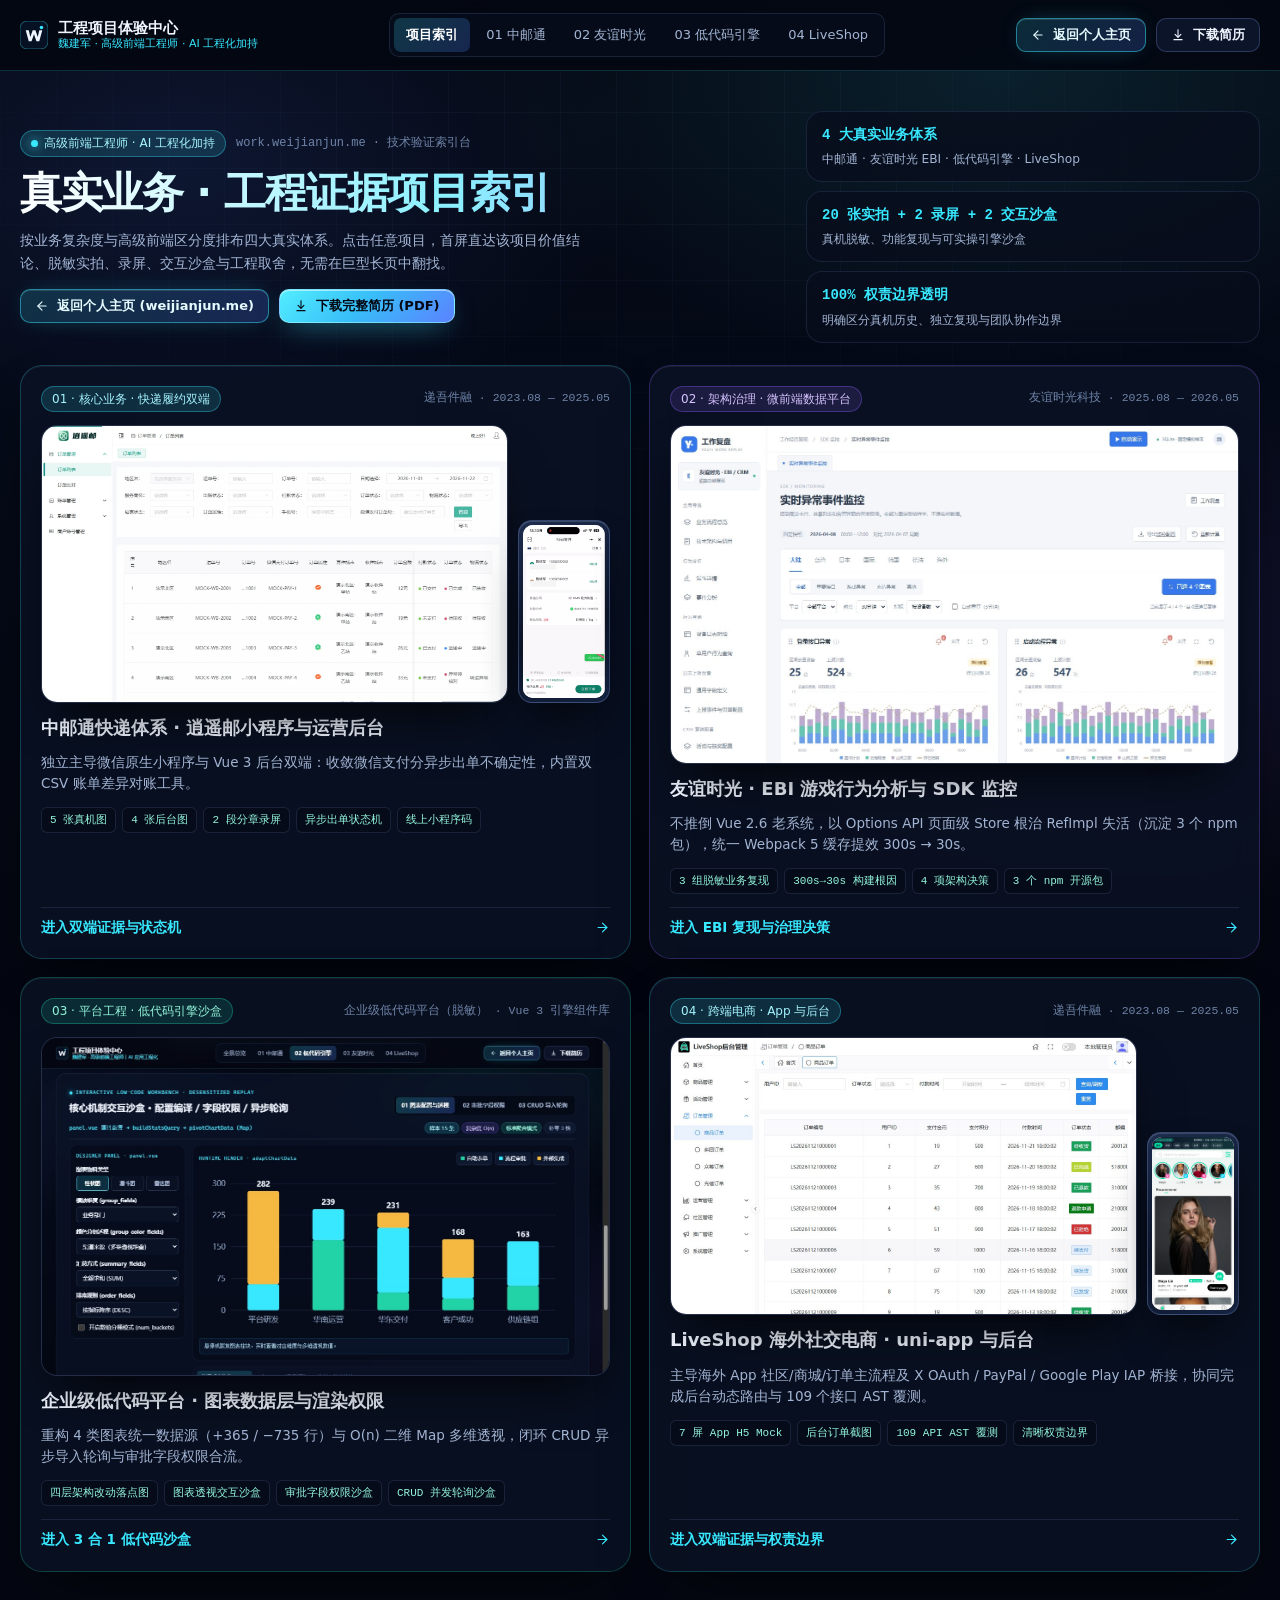
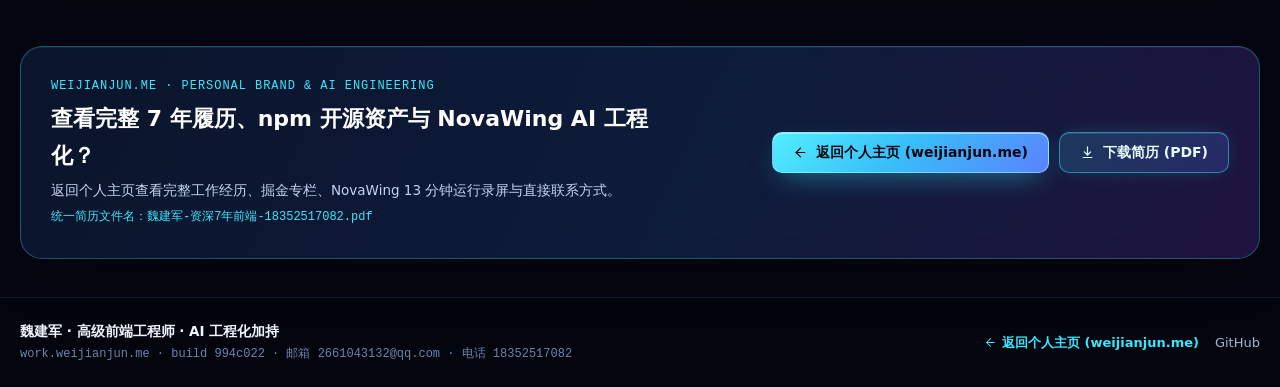
==== commit 089e1e5f: "deploy(work): publish optimized project index and case pages from weijianjun-career@994c022" ====
--- a/projects/analytics/index.html
+++ b/projects/analytics/index.html
@@ -1,28 +1,29 @@
-<!doctype html>
-<html lang="zh-CN">
-  <head>
-    <meta charset="UTF-8" />
-    <meta name="viewport" content="width=device-width, initial-scale=1.0" />
-    <meta name="theme-color" content="#040711" />
-    <meta
-      name="description"
-      content="魏建军 · 高级前端工程师｜AI 应用工程化。工程项目体验中心：中邮通快递体系双端证据、友谊时光 EBI 与 SDK 监控、LiveShop 海外社交电商真实技术决策与脱敏演示。"
-    />
-    <title>工程项目体验中心 · 魏建军｜高级前端工程师｜AI 应用工程化</title>
-    <link rel="icon" type="image/svg+xml" href="/favicon.svg" />
-    <script type="module" crossorigin src="/assets/index-COXfr7J5.js"></script>
-    <link rel="stylesheet" crossorigin href="/assets/index-BzzvVvJa.css">
-  </head>
-  <body>
-    <div id="app"></div>
-    <noscript>
-      魏建军 · 高级前端工程师｜AI 应用工程化 · 工程项目体验中心。
-      <a href="https://weijianjun.me/">返回个人主页</a> ·
-      <a
-        href="/resume/%E9%AD%8F%E5%BB%BA%E5%86%9B-%E8%B5%84%E6%B7%B17%E5%B9%B4%E5%89%8D%E7%AB%AF-18352517082.pdf"
-        download="魏建军-资深7年前端-18352517082.pdf"
-        >下载完整简历</a
-      >。启用 JavaScript 可查看完整交互式工程证据。
-    </noscript>
-  </body>
-</html>
+<!doctype html>
+<html lang="zh-CN">
+  <head>
+    <meta charset="UTF-8" />
+    <meta name="viewport" content="width=device-width, initial-scale=1.0" />
+    <meta name="theme-color" content="#040711" />
+    <meta
+      name="description"
+      content="魏建军 · 高级前端工程师 · AI 工程化加持。工程项目体验中心：中邮通快递双端、友谊时光 EBI 微前端治理、低代码引擎交互沙盒与 LiveShop 跨端电商真实工程证据。"
+    />
+    <title>02 友谊时光 EBI 与微前端治理 · 工程证据｜魏建军</title>
+    <link rel="icon" type="image/svg+xml" href="/favicon.svg" />
+    <script type="module" crossorigin src="/assets/index-B58I1Vxr.js"></script>
+    <link rel="stylesheet" crossorigin href="/assets/index-B8DBxpJC.css">
+  </head>
+  <body>
+    <div id="app"></div>
+    <noscript>
+      魏建军 · 高级前端工程师 · AI 工程化加持 · 工程项目体验中心。
+      <a href="https://weijianjun.me/">返回个人主页</a> ·
+      <a
+        href="/resume/%E9%AD%8F%E5%BB%BA%E5%86%9B-%E8%B5%84%E6%B7%B17%E5%B9%B4%E5%89%8D%E7%AB%AF-18352517082.pdf"
+        download="魏建军-资深7年前端-18352517082.pdf"
+        >下载完整简历</a
+      >。启用 JavaScript 可查看完整交互式工程证据。
+    </noscript>+
+  </body>
+</html>
--- a/assets/index-B8DBxpJC.css
+++ b/assets/index-B8DBxpJC.css
@@ -0,0 +1 @@
+:root{--bg-void: #040711;--bg-deep: #070d1b;--bg-surface: #0b1326;--bg-surface-elevated: #101b33;--bg-glass: rgba(11, 19, 38, .76);--bg-glass-strong: rgba(8, 14, 29, .9);--ink-primary: #f0f5ff;--ink-secondary: #a3b5d4;--ink-muted: #6f84a8;--ink-inverse: #040711;--cyan: #38e8ff;--cyan-soft: rgba(56, 232, 255, .14);--cyan-line: rgba(56, 232, 255, .42);--blue: #4f7cff;--blue-soft: rgba(79, 124, 255, .16);--violet: #8b5cf6;--violet-soft: rgba(139, 92, 246, .15);--emerald: #22d3a8;--emerald-soft: rgba(34, 211, 168, .14);--amber: #f5b942;--amber-soft: rgba(245, 185, 66, .14);--line-subtle: rgba(148, 179, 255, .12);--line-strong: rgba(148, 179, 255, .24);--specular: inset 0 1px 0 rgba(255, 255, 255, .06);--font-sans: "Inter", "PingFang SC", "Hiragino Sans GB", "Microsoft YaHei", "Noto Sans SC", system-ui, -apple-system, BlinkMacSystemFont, sans-serif;--font-mono: "JetBrains Mono", "Cascadia Mono", "SFMono-Regular", ui-monospace, Consolas, monospace;--radius-xs: 6px;--radius-sm: 10px;--radius-md: 16px;--radius-lg: 22px;--radius-pill: 999px;--container-max: 1240px;--nav-height: 70px;--ease-out: cubic-bezier(.22, 1, .36, 1)}*,*:before,*:after{box-sizing:border-box}html{scroll-behavior:smooth;color-scheme:dark;background-color:var(--bg-void);-webkit-text-size-adjust:100%}body{margin:0;min-height:100vh;font-family:var(--font-sans);font-size:15px;line-height:1.65;color:var(--ink-primary);background-color:var(--bg-void);overflow-x:clip;-webkit-font-smoothing:antialiased;-moz-osx-font-smoothing:grayscale}img,video,svg{display:block;max-width:100%}button,input,select,textarea{font:inherit;color:inherit}a{color:inherit;text-decoration:none}:focus-visible{outline:2px solid var(--cyan);outline-offset:3px;border-radius:var(--radius-xs)}.skip-link{position:fixed;top:-100px;left:16px;z-index:200;padding:10px 16px;border-radius:var(--radius-sm);background:var(--cyan);color:var(--ink-inverse);font-weight:600;transition:top .2s var(--ease-out)}.skip-link:focus{top:16px}.sr-only{position:absolute;width:1px;height:1px;padding:0;margin:-1px;overflow:hidden;clip:rect(0,0,0,0);white-space:nowrap;border:0}.space-shell{position:relative;min-height:100vh;isolation:isolate}.space-shell:before{content:"";position:fixed;inset:0;z-index:-2;pointer-events:none;background:radial-gradient(62% 48% at 78% 8%,rgba(56,232,255,.11),transparent 68%),radial-gradient(50% 42% at 14% 18%,rgba(79,124,255,.13),transparent 72%),radial-gradient(46% 42% at 88% 72%,rgba(139,92,246,.1),transparent 72%),linear-gradient(180deg,#040711,#050a18 48%,#040711)}.space-shell:after{content:"";position:fixed;inset:0;z-index:-1;pointer-events:none;background-image:linear-gradient(to right,rgba(130,170,255,.045) 1px,transparent 1px),linear-gradient(to bottom,rgba(130,170,255,.045) 1px,transparent 1px);background-size:56px 56px;mask-image:radial-gradient(ellipse 85% 65% at 50% 15%,#000 18%,transparent 82%);-webkit-mask-image:radial-gradient(ellipse 85% 65% at 50% 15%,#000 18%,transparent 82%)}.container{width:min(var(--container-max),calc(100% - 40px));margin-inline:auto}.section-block{position:relative;padding-block:clamp(44px,5.5vw,76px)}[id]{scroll-margin-top:86px}.section-block+.section-block:before{content:"";position:absolute;top:0;left:50%;transform:translate(-50%);width:min(var(--container-max),calc(100% - 40px));height:1px;background:linear-gradient(90deg,transparent,rgba(148,179,255,.18) 20%,rgba(56,232,255,.22) 50%,rgba(148,179,255,.18) 80%,transparent)}.eyebrow{display:inline-flex;align-items:center;gap:8px;font-family:var(--font-mono);font-size:12px;letter-spacing:.08em;text-transform:uppercase;color:var(--cyan)}.eyebrow-dot{width:7px;height:7px;border-radius:50%;background:var(--cyan);box-shadow:0 0 12px var(--cyan);flex-shrink:0}.section-header{display:grid;gap:12px;margin-bottom:clamp(28px,3.6vw,44px)}.section-header-split{display:flex;flex-wrap:wrap;align-items:flex-end;justify-content:space-between;gap:18px}.section-title{margin:0;font-size:clamp(26px,3.4vw,38px);line-height:1.18;letter-spacing:-.025em;font-weight:700;color:var(--ink-primary)}.section-lead{margin:0;max-width:66ch;font-size:15px;color:var(--ink-secondary)}.mono{font-family:var(--font-mono);font-variant-numeric:tabular-nums}.glass-panel{background:var(--bg-glass);border:1px solid var(--line-subtle);border-radius:var(--radius-lg);box-shadow:var(--specular),0 24px 56px -28px #000000d9;backdrop-filter:blur(16px);-webkit-backdrop-filter:blur(16px)}.glass-panel-interactive{transition:border-color .25s var(--ease-out),transform .25s var(--ease-out),box-shadow .25s var(--ease-out)}.glass-panel-interactive:hover{border-color:var(--cyan-line);box-shadow:var(--specular),0 26px 60px -24px #000000e6,0 0 0 1px #38e8ff1f}.badge{display:inline-flex;align-items:center;flex-wrap:wrap;gap:6px;max-width:100%;padding:4px 10px;border-radius:var(--radius-pill);font-size:12px;font-weight:500;line-height:1.35;border:1px solid var(--line-subtle);background:#101b33cc;color:var(--ink-secondary)}.badge-cyan{border-color:#38e8ff57;background:var(--cyan-soft);color:#a6f4ff}.badge-violet{border-color:#8b5cf65c;background:var(--violet-soft);color:#d6c5ff}.badge-emerald{border-color:#22d3a857;background:var(--emerald-soft);color:#93f5dc}.badge-amber{border-color:#f5b94257;background:var(--amber-soft);color:#fde19e}.tag-row{display:flex;flex-wrap:wrap;gap:8px}.tech-chip{display:inline-flex;align-items:center;padding:4px 10px;border-radius:var(--radius-xs);border:1px solid rgba(148,179,255,.14);background:#0f1930b8;color:#c5d5f2;font-family:var(--font-mono);font-size:12px;line-height:1.35}.btn{display:inline-flex;align-items:center;justify-content:center;gap:8px;padding:11px 20px;border-radius:var(--radius-sm);border:1px solid transparent;font-size:14px;font-weight:600;line-height:1.25;cursor:pointer;white-space:nowrap;transition:transform .2s var(--ease-out),background-color .2s var(--ease-out),border-color .2s var(--ease-out),box-shadow .2s var(--ease-out),color .2s var(--ease-out)}.btn:active{transform:translateY(1px)}.btn-sm{padding:8px 14px;font-size:13px}.btn-primary{background:linear-gradient(135deg,#52eeff,#38bdf8 48%,#5b82ff);color:#030712;border-color:#a5f3fc8c;box-shadow:0 10px 28px -10px #38e8ff8c,inset 0 1px #ffffff80}.btn-primary:hover{transform:translateY(-1px);box-shadow:0 14px 34px -10px #38e8ffb3,inset 0 1px #ffffffa6}.btn-portal{background:linear-gradient(135deg,#38e8ff29,#4f7cff38);border-color:#38e8ff7a;color:#e6fbff;box-shadow:inset 0 1px #ffffff1f,0 0 24px -10px #38e8ff73}.btn-portal:hover{transform:translateY(-1px);background:linear-gradient(135deg,#38e8ff42,#4f7cff57);border-color:var(--cyan);color:#fff}.btn-ghost{background:#101b33b8;border-color:var(--line-strong);color:var(--ink-primary)}.btn-ghost:hover{background:#182747e0;border-color:#94b3ff73}.btn-link{padding:6px 2px;background:transparent;color:var(--cyan);font-weight:500}.btn-link:hover{color:#a6f4ff}.optical-frame{position:relative;border-radius:var(--radius-md);border:1px solid rgba(148,179,255,.2);background:#070d1b;overflow:hidden;box-shadow:0 24px 48px -20px #000000e6,inset 0 1px #ffffff14}.optical-frame-bar{display:flex;align-items:center;justify-content:space-between;gap:10px;padding:8px 12px;background:linear-gradient(180deg,#0f1a31,#0a1224);border-bottom:1px solid rgba(148,179,255,.12)}.optical-dots{display:inline-flex;align-items:center;gap:5px;flex-shrink:0}.optical-dots span{width:7px;height:7px;border-radius:50%;background:#94b3ff47}.optical-dots span:first-child{background:#38e8ffa6}.optical-bar-label{font-family:var(--font-mono);font-size:11px;color:var(--ink-muted);overflow:hidden;text-overflow:ellipsis;white-space:nowrap}.optical-media-btn{display:block;width:100%;padding:0;border:0;background:#070d1b;cursor:zoom-in;position:relative;text-align:left}.optical-media-btn img{width:100%;height:auto;display:block;transition:transform .35s var(--ease-out)}.optical-media-btn:hover img{transform:scale(1.015)}.optical-zoom-hint{position:absolute;right:10px;bottom:10px;display:inline-flex;align-items:center;gap:5px;padding:5px 10px;border-radius:var(--radius-pill);background:#040711d6;border:1px solid rgba(56,232,255,.4);color:#e6fbff;font-size:11px;font-weight:500;-webkit-backdrop-filter:blur(8px);backdrop-filter:blur(8px)}.phone-bezel{position:relative;border-radius:22px;padding:6px;background:linear-gradient(160deg,#1e2d4f,#0b1326 60%,#152340);border:1px solid rgba(148,179,255,.26);box-shadow:0 24px 48px -18px #000000eb,inset 0 1px #ffffff24}.phone-bezel-screen{display:block;width:100%;padding:0;border:0;border-radius:16px;overflow:hidden;background:#fff;cursor:zoom-in}.phone-bezel-screen img{width:100%;height:auto;display:block}[data-reveal]{opacity:1;transform:translateY(0);transition:opacity .45s var(--ease-out),transform .45s var(--ease-out)}@media(max-width:768px){.container{width:min(var(--container-max),calc(100% - 28px))}}@media(max-width:480px){.btn{white-space:normal;text-align:center}.glass-panel,.optical-frame,.case-stack>*,.work-hero-stack>*{min-width:0}p,li{overflow-wrap:anywhere}.mono{overflow-wrap:break-word}}@media(prefers-reduced-motion:reduce){html{scroll-behavior:auto}*,*:before,*:after{animation-duration:.01ms!important;animation-iteration-count:1!important;transition-duration:.01ms!important}[data-reveal]{opacity:1;transform:none}}.app-icon[data-v-6edf1537]{flex-shrink:0}.work-nav[data-v-48b99d5e]{position:sticky;top:0;z-index:80;border-bottom:1px solid rgba(56,232,255,.18);background:#040711e6;backdrop-filter:blur(18px);-webkit-backdrop-filter:blur(18px)}.work-nav-inner[data-v-48b99d5e]{min-height:var(--nav-height);display:flex;align-items:center;justify-content:space-between;gap:14px}.work-brand[data-v-48b99d5e]{display:inline-flex;align-items:center;gap:10px;min-width:0}.brand-mark[data-v-48b99d5e]{flex-shrink:0;display:inline-flex}.brand-copy[data-v-48b99d5e]{display:grid;line-height:1.2;min-width:0}.brand-title[data-v-48b99d5e]{font-size:14.5px;font-weight:700;color:var(--ink-primary)}.brand-sub[data-v-48b99d5e]{font-size:11px;color:var(--cyan);white-space:nowrap;overflow:hidden;text-overflow:ellipsis}.work-tabs[data-v-48b99d5e]{display:flex;align-items:center;gap:4px;padding:4px;border-radius:var(--radius-sm);border:1px solid rgba(148,179,255,.14);background:#070d1bd9}.work-tab[data-v-48b99d5e]{padding:6px 12px;border-radius:7px;font-size:13px;font-weight:500;color:var(--ink-secondary);white-space:nowrap;transition:background-color .2s var(--ease-out),color .2s var(--ease-out)}.work-tab[data-v-48b99d5e]:hover{color:var(--ink-primary)}.work-tab.is-active[data-v-48b99d5e]{background:linear-gradient(135deg,#38e8ff33,#4f7cff3d);color:#fff;font-weight:600}.work-nav-actions[data-v-48b99d5e]{display:flex;align-items:center;gap:10px;flex-shrink:0}.work-menu-btn[data-v-48b99d5e]{display:none;width:38px;height:38px;align-items:center;justify-content:center;border-radius:var(--radius-sm);border:1px solid var(--line-strong);background:#101b33cc;color:var(--ink-primary);cursor:pointer}.work-drawer[data-v-48b99d5e]{border-top:1px solid var(--line-subtle);background:#050915fa;padding-block:16px 22px}.work-drawer-inner[data-v-48b99d5e]{display:grid;gap:14px}.drawer-role[data-v-48b99d5e]{margin:0;font-size:12px;color:var(--cyan)}.drawer-tabs[data-v-48b99d5e]{display:grid;gap:6px}.drawer-tab[data-v-48b99d5e]{display:flex;align-items:center;justify-content:space-between;padding:11px 12px;border-radius:var(--radius-sm);border:1px solid rgba(148,179,255,.1);background:#101b3380;color:var(--ink-primary);font-size:14px}.drawer-tab.is-active[data-v-48b99d5e]{border-color:var(--cyan);background:#38e8ff24}.drawer-actions[data-v-48b99d5e]{display:grid;gap:10px}@media(max-width:1120px){.work-tabs[data-v-48b99d5e]{display:none}.work-menu-btn[data-v-48b99d5e]{display:inline-flex}}@media(max-width:720px){.brand-sub[data-v-48b99d5e],.work-resume-desktop[data-v-48b99d5e]{display:none}.return-home-cta[data-v-48b99d5e]{padding:8px 11px;font-size:12.5px}}.simulator-box[data-v-d9ebd5f1]{padding:clamp(20px,2.6vw,30px);display:grid;gap:18px;border-color:#38e8ff47;background:radial-gradient(50% 60% at 100% 0%,rgba(56,232,255,.08),transparent 65%),#070d1be0}.sim-heading[data-v-d9ebd5f1]{display:grid;gap:6px}.sim-title[data-v-d9ebd5f1]{margin:0;font-size:clamp(18px,2.1vw,23px);color:var(--ink-primary)}.sim-desc[data-v-d9ebd5f1]{margin:0;font-size:13.5px;color:var(--ink-secondary)}.inline-code[data-v-d9ebd5f1]{padding:2px 6px;border-radius:5px;background:#38e8ff1a;color:#a6f4ff;font-size:12px;overflow-wrap:anywhere;word-break:break-word}.sim-tabs[data-v-d9ebd5f1]{display:grid;grid-template-columns:repeat(4,minmax(0,1fr));gap:8px}.sim-tab[data-v-d9ebd5f1]{display:grid;gap:4px;padding:12px;border-radius:var(--radius-sm);border:1px solid rgba(148,179,255,.14);background:#040813c7;text-align:left;cursor:pointer;transition:border-color .2s var(--ease-out),background-color .2s var(--ease-out)}.sim-tab[data-v-d9ebd5f1]:hover{border-color:#38e8ff5c}.sim-tab.is-active[data-v-d9ebd5f1]{border-color:var(--cyan);background:linear-gradient(135deg,#38e8ff29,#4f7cff2e)}.sim-tab-badge[data-v-d9ebd5f1]{font-size:10px;color:var(--cyan);letter-spacing:.06em}.sim-tab-label[data-v-d9ebd5f1]{font-size:13px;font-weight:600;color:var(--ink-primary)}.sim-stage[data-v-d9ebd5f1]{display:grid;gap:14px}.sim-trigger[data-v-d9ebd5f1]{display:flex;flex-wrap:wrap;align-items:center;gap:10px;padding:12px 14px;border-radius:var(--radius-sm);background:#0b1326d9;border:1px solid var(--line-subtle)}.trigger-tag[data-v-d9ebd5f1]{font-size:11px;color:var(--cyan);padding:2px 8px;border-radius:4px;background:var(--cyan-soft)}.trigger-text[data-v-d9ebd5f1]{margin:0;font-size:13.5px;color:#dce9ff}.sim-timeline[data-v-d9ebd5f1]{margin:0;padding:0;list-style:none;display:grid;grid-template-columns:repeat(auto-fit,minmax(min(230px,100%),1fr));gap:12px}.sim-step[data-v-d9ebd5f1]{padding:15px;border-radius:var(--radius-sm);border:1px solid rgba(148,179,255,.15);background:#050a16d1;display:grid;gap:8px;align-content:start}.step-head[data-v-d9ebd5f1]{display:flex;align-items:center;justify-content:space-between;gap:8px}.step-time[data-v-d9ebd5f1]{font-size:12.5px;font-weight:700;color:var(--cyan)}.step-action[data-v-d9ebd5f1]{margin:0;font-size:13.5px;font-weight:600;color:var(--ink-primary)}.step-guard[data-v-d9ebd5f1]{margin:0;font-size:12.5px;color:var(--ink-secondary)}.guard-prefix[data-v-d9ebd5f1]{color:#93f5dc;font-weight:600}.sim-outcome[data-v-d9ebd5f1]{display:flex;flex-wrap:wrap;align-items:center;justify-content:space-between;gap:12px;padding:13px 16px;border-radius:var(--radius-sm);border:1px solid rgba(34,211,168,.34);background:#22d3a814}.outcome-pill[data-v-d9ebd5f1]{display:flex;flex-wrap:wrap;align-items:center;gap:10px}.outcome-kicker[data-v-d9ebd5f1]{font-size:11px;color:#93f5dc}.outcome-val[data-v-d9ebd5f1]{font-size:14px;font-weight:700;color:#fff}.outcome-ux[data-v-d9ebd5f1]{margin:0;font-size:13px;color:#cde8e2}@media(max-width:960px){.sim-tabs[data-v-d9ebd5f1]{grid-template-columns:repeat(2,minmax(0,1fr))}}@media(max-width:560px){.sim-tabs[data-v-d9ebd5f1]{grid-template-columns:1fr}}.value-trio[data-v-473d634c]{display:grid;grid-template-columns:repeat(3,minmax(0,1fr));gap:12px;padding-top:4px}.trio-item[data-v-473d634c]{padding:13px 15px;border-radius:var(--radius-sm);border:1px solid var(--line-subtle);background:#050a16c7;display:grid;gap:5px;align-content:start}.accent-cyan .trio-kicker[data-v-473d634c]{color:var(--cyan)}.accent-violet .trio-kicker[data-v-473d634c]{color:#c4b5fd}.accent-emerald .trio-kicker[data-v-473d634c]{color:var(--emerald)}.trio-item.is-highlight[data-v-473d634c]{border-color:#38e8ff47;background:#091428db}.accent-violet .trio-item.is-highlight[data-v-473d634c]{border-color:#8b5cf657;background:#140e2ab8}.accent-emerald .trio-item.is-highlight[data-v-473d634c]{border-color:#22d3a852;background:#071822c7}.trio-kicker[data-v-473d634c]{font-size:11px;font-weight:700;letter-spacing:.05em;white-space:nowrap}.trio-text[data-v-473d634c]{margin:0;font-size:13px;line-height:1.55;color:#dce8ff}@media(max-width:900px){.value-trio[data-v-473d634c]{grid-template-columns:1fr}}.decisions-shell[data-v-cc2ffecc]{padding:clamp(20px,2.6vw,28px);display:grid;gap:16px}.decisions-head[data-v-cc2ffecc]{display:flex;flex-wrap:wrap;align-items:flex-end;justify-content:space-between;gap:12px}.decisions-heading[data-v-cc2ffecc]{margin:4px 0 0;font-size:clamp(17px,2vw,20px);color:var(--ink-primary)}.decisions-grid[data-v-cc2ffecc]{display:grid;grid-template-columns:repeat(2,minmax(0,1fr));gap:14px;align-items:start}.decision-card[data-v-cc2ffecc]{border-radius:var(--radius-md);border:1px solid var(--line-subtle);background:#050a16cc;transition:border-color .2s var(--ease-out);overflow:hidden}.decision-card.is-open[data-v-cc2ffecc]{border-color:#94b3ff42}.decision-trigger[data-v-cc2ffecc]{width:100%;padding:16px 18px;border:0;background:transparent;text-align:left;cursor:pointer;display:grid;gap:7px}.decision-trigger:hover .decision-toggle-hint[data-v-cc2ffecc]{color:var(--ink-primary)}.decision-trigger-top[data-v-cc2ffecc]{display:flex;align-items:center;justify-content:space-between;gap:10px}.decision-index[data-v-cc2ffecc]{font-size:11px;letter-spacing:.08em;white-space:nowrap}.accent-cyan .decision-index[data-v-cc2ffecc]{color:var(--cyan)}.accent-violet .decision-index[data-v-cc2ffecc]{color:#c4b5fd}.accent-emerald .decision-index[data-v-cc2ffecc]{color:var(--emerald)}.decision-toggle-hint[data-v-cc2ffecc]{font-size:12px;color:var(--ink-muted);white-space:nowrap}.decision-title[data-v-cc2ffecc]{margin:0;font-size:15.5px;line-height:1.35;color:var(--ink-primary)}.decision-summary[data-v-cc2ffecc]{margin:0;font-size:13px;line-height:1.5;color:#a6f4ff}.decision-summary strong[data-v-cc2ffecc]{color:var(--emerald)}.decision-body[data-v-cc2ffecc]{padding:0 18px 18px;display:grid;gap:8px}.decision-row[data-v-cc2ffecc]{margin:0;font-size:13.2px;color:var(--ink-secondary)}.decision-row strong[data-v-cc2ffecc]{color:var(--ink-primary)}.decision-outcome[data-v-cc2ffecc]{margin:2px 0 0;padding-top:8px;border-top:1px solid var(--line-subtle);font-size:13.2px;color:#a6f4ff}.decision-outcome strong[data-v-cc2ffecc]{color:var(--emerald)}@media(max-width:820px){.decisions-grid[data-v-cc2ffecc]{grid-template-columns:1fr}}.case-section[data-v-adec3a47]{padding-top:16px;padding-bottom:clamp(24px,3.2vw,40px)}.case-stack[data-v-adec3a47]{display:grid;gap:18px}.case-header[data-v-adec3a47]{padding:clamp(20px,2.8vw,30px);display:grid;gap:15px;border-color:#38e8ff42}.case-header-top[data-v-adec3a47]{display:flex;flex-wrap:wrap;align-items:center;justify-content:space-between;gap:12px}.case-badges[data-v-adec3a47]{display:flex;flex-wrap:wrap;align-items:center;gap:10px}.case-period[data-v-adec3a47]{font-size:12px;color:var(--ink-muted)}.subview-switch[data-v-adec3a47]{display:flex;flex-wrap:wrap;gap:6px;padding:4px;border-radius:var(--radius-sm);border:1px solid rgba(148,179,255,.14);background:#040813cc}.subview-btn[data-v-adec3a47]{padding:6px 12px;border:1px solid transparent;border-radius:7px;background:transparent;color:var(--ink-secondary);font-size:12.5px;font-weight:500;cursor:pointer}.subview-btn.is-active[data-v-adec3a47]{border-color:#38e8ff73;background:#38e8ff29;color:#fff;font-weight:600}.case-title[data-v-adec3a47]{margin:0;font-size:clamp(22px,2.8vw,32px);line-height:1.22;color:var(--ink-primary)}.case-subtitle[data-v-adec3a47]{margin:0;font-size:14px;color:var(--ink-secondary);max-width:78ch}.lifecycle-grid[data-v-adec3a47]{display:grid;grid-template-columns:repeat(4,minmax(0,1fr));gap:12px;padding-top:2px}.lifecycle-node[data-v-adec3a47]{padding:13px 14px;border-radius:var(--radius-sm);border:1px solid var(--line-subtle);background:#050a16c7;display:grid;gap:5px;align-content:start}.lifecycle-top[data-v-adec3a47]{display:flex;align-items:center;justify-content:space-between;gap:8px}.lifecycle-step[data-v-adec3a47]{font-size:12px;font-weight:700;color:var(--cyan);white-space:nowrap}.lifecycle-title[data-v-adec3a47]{margin:0;font-size:13.8px;color:var(--ink-primary)}.lifecycle-detail[data-v-adec3a47]{margin:0;font-size:12.2px;color:var(--ink-secondary)}.evidence-panel[data-v-adec3a47]{padding:clamp(18px,2.4vw,28px);display:grid;gap:18px}.panel-header[data-v-adec3a47]{display:flex;flex-wrap:wrap;align-items:flex-end;justify-content:space-between;gap:14px}.panel-title[data-v-adec3a47]{margin:4px 0 0;font-size:clamp(17.5px,2vw,21px);color:var(--ink-primary)}.mini-spotlight[data-v-adec3a47]{display:grid;grid-template-columns:minmax(0,1.45fr) minmax(0,.85fr);gap:16px}.video-trigger-card[data-v-adec3a47]{display:grid;grid-template-columns:126px minmax(0,1fr);gap:16px;padding:16px;border-radius:var(--radius-md);border:1px solid rgba(56,232,255,.22);background:#050a16d1;align-items:center}.video-thumb[data-v-adec3a47]{position:relative;width:126px;height:220px;border-radius:14px;overflow:hidden;border:1px solid rgba(148,179,255,.24);background:#fff}.video-thumb img[data-v-adec3a47]{width:100%;height:100%;object-fit:cover;object-position:top}.play-overlay-btn[data-v-adec3a47]{position:absolute;inset:0;display:flex;flex-direction:column;align-items:center;justify-content:center;gap:6px;border:0;background:#0407118f;color:#fff;font-size:12px;font-weight:600;cursor:pointer;transition:background-color .2s var(--ease-out)}.play-overlay-btn[data-v-adec3a47]:hover{background:#0407115c}.video-info[data-v-adec3a47]{display:grid;gap:9px;justify-items:start}.video-title[data-v-adec3a47]{margin:0;font-size:15.5px;color:var(--ink-primary)}.video-desc[data-v-adec3a47]{margin:0;font-size:13px;color:var(--ink-secondary)}.chapter-pills[data-v-adec3a47]{display:flex;flex-wrap:wrap;gap:6px}.chapter-pill[data-v-adec3a47]{padding:4px 9px;border-radius:5px;border:1px solid var(--line-subtle);background:#0b1326cc;font-size:11.5px;color:#a6f4ff;cursor:pointer;transition:border-color .2s var(--ease-out)}.chapter-pill[data-v-adec3a47]:hover{border-color:var(--cyan)}.qr-card[data-v-adec3a47]{display:flex;align-items:center;gap:16px;padding:16px;border-radius:var(--radius-md);border:1px solid var(--line-subtle);background:#050a16d1}.qr-img-btn[data-v-adec3a47]{flex-shrink:0;width:138px;padding:10px;border-radius:var(--radius-sm);border:1px solid rgba(56,232,255,.34);background:#fff;cursor:zoom-in;display:flex;align-items:center;justify-content:center}.qr-img-btn img[data-v-adec3a47]{width:100%;height:auto;display:block}.qr-meta[data-v-adec3a47]{display:grid;gap:6px;justify-items:start}.qr-name[data-v-adec3a47]{margin:0;font-size:14px;font-weight:700;color:var(--ink-primary)}.qr-caption[data-v-adec3a47]{margin:0;font-size:12px;color:var(--ink-secondary)}.phone-strip[data-v-adec3a47]{display:grid;grid-template-columns:repeat(5,minmax(0,1fr));gap:14px}.phone-shot-card[data-v-adec3a47]{display:grid;gap:10px;align-content:start;min-width:0}.phone-shot-card img[data-v-adec3a47]{width:100%;height:auto;aspect-ratio:9 / 19;object-fit:cover;object-position:top}.admin-video-note[data-v-adec3a47]{margin:0;display:flex;flex-wrap:wrap;align-items:center;gap:10px;font-size:13px;color:var(--ink-secondary)}.admin-grid[data-v-adec3a47]{display:grid;grid-template-columns:repeat(2,minmax(0,1fr));gap:16px}.desktop-shot-card[data-v-adec3a47]{display:grid;gap:10px;align-content:start}.desktop-shot-card img[data-v-adec3a47]{aspect-ratio:16 / 10;object-fit:cover;object-position:top left}.shot-copy[data-v-adec3a47]{display:grid;gap:4px;min-width:0}.shot-tag[data-v-adec3a47]{font-size:11px;color:var(--cyan)}.shot-title[data-v-adec3a47]{margin:0;font-size:14px;font-weight:600;color:var(--ink-primary)}.shot-caption[data-v-adec3a47]{margin:0;font-size:12.2px;color:var(--ink-secondary);overflow-wrap:anywhere}@media(max-width:1100px){.lifecycle-grid[data-v-adec3a47]{grid-template-columns:repeat(2,minmax(0,1fr))}.mini-spotlight[data-v-adec3a47]{grid-template-columns:1fr}.phone-strip[data-v-adec3a47]{grid-template-columns:repeat(3,minmax(0,1fr))}}@media(max-width:760px){.admin-grid[data-v-adec3a47],.lifecycle-grid[data-v-adec3a47]{grid-template-columns:1fr}.video-trigger-card[data-v-adec3a47],.qr-card[data-v-adec3a47]{grid-template-columns:1fr;flex-direction:column;align-items:flex-start}.video-thumb[data-v-adec3a47]{width:136px}.phone-strip[data-v-adec3a47]{grid-template-columns:repeat(2,minmax(0,1fr))}}.case-section[data-v-ac7d0704]{padding-top:16px;padding-bottom:clamp(24px,3.2vw,40px)}.case-stack[data-v-ac7d0704]{display:grid;gap:18px}.case-header[data-v-ac7d0704]{padding:clamp(20px,2.8vw,30px);display:grid;gap:15px;border-color:#8b5cf657;background:radial-gradient(50% 80% at 100% 0%,rgba(139,92,246,.12),transparent 65%),var(--bg-glass)}.case-badges[data-v-ac7d0704]{display:flex;flex-wrap:wrap;align-items:center;gap:10px}.case-period[data-v-ac7d0704]{font-size:12px;color:var(--ink-muted)}.case-title[data-v-ac7d0704]{margin:0;font-size:clamp(22px,2.8vw,32px);line-height:1.22;color:var(--ink-primary)}.case-subtitle[data-v-ac7d0704]{margin:0;font-size:14px;color:var(--ink-secondary);max-width:78ch}.governance-strip[data-v-ac7d0704]{display:grid;grid-template-columns:repeat(3,minmax(0,1fr));gap:12px;padding-top:2px}.gov-stat[data-v-ac7d0704]{padding:13px 15px;border-radius:var(--radius-sm);border:1px solid rgba(139,92,246,.25);background:#060b18c7;display:grid;gap:4px}.gov-val[data-v-ac7d0704]{font-size:15.5px;font-weight:700;color:#c4b5fd}.gov-label[data-v-ac7d0704]{font-size:12.2px;color:var(--ink-secondary)}.gov-link[data-v-ac7d0704]{color:var(--cyan);text-decoration:underline;text-underline-offset:2px}.replay-workbench[data-v-ac7d0704]{padding:clamp(18px,2.4vw,28px);display:grid;gap:18px}.replay-top[data-v-ac7d0704]{display:flex;flex-wrap:wrap;align-items:flex-end;justify-content:space-between;gap:14px}.replay-title[data-v-ac7d0704]{margin:4px 0 0;font-size:clamp(17.5px,2vw,21px);color:var(--ink-primary)}.replay-tabs[data-v-ac7d0704]{display:flex;flex-wrap:wrap;gap:6px}.replay-tab[data-v-ac7d0704]{padding:7px 12px;border-radius:var(--radius-pill);border:1px solid var(--line-subtle);background:#050a16cc;color:var(--ink-secondary);font-size:12.5px;font-weight:500;cursor:pointer}.replay-tab.is-active[data-v-ac7d0704]{border-color:#8b5cf6a6;background:var(--violet-soft);color:#fff}.replay-main[data-v-ac7d0704]{display:grid;grid-template-columns:minmax(0,1.38fr) minmax(0,.82fr);gap:18px;align-items:start}.replay-primary img[data-v-ac7d0704]{aspect-ratio:16 / 10.6;object-fit:cover;object-position:top left}.replay-sidebar[data-v-ac7d0704]{display:grid;gap:14px}.active-shot-info[data-v-ac7d0704]{display:grid;gap:6px;justify-items:start}.shot-heading[data-v-ac7d0704]{margin:0;font-size:16px;color:var(--ink-primary)}.shot-desc[data-v-ac7d0704]{margin:0;font-size:13px;color:var(--ink-secondary)}.thumb-list[data-v-ac7d0704]{display:grid;gap:8px}.thumb-item[data-v-ac7d0704]{display:grid;grid-template-columns:88px minmax(0,1fr);gap:10px;padding:8px;border-radius:var(--radius-sm);border:1px solid var(--line-subtle);background:#050a16c7;text-align:left;cursor:pointer;align-items:center}.thumb-item.is-active[data-v-ac7d0704]{border-color:var(--cyan);background:#38e8ff1a}.thumb-item img[data-v-ac7d0704]{width:88px;height:56px;object-fit:cover;object-position:top left;border-radius:5px;background:#0b1326}.thumb-meta[data-v-ac7d0704]{display:grid;gap:2px}.thumb-tag[data-v-ac7d0704]{font-size:10.5px;color:var(--cyan)}.thumb-title[data-v-ac7d0704]{font-size:12.5px;font-weight:600;color:var(--ink-primary)}.provenance-note[data-v-ac7d0704]{margin:0;font-size:12px;color:var(--ink-muted);line-height:1.5}@media(max-width:1024px){.replay-main[data-v-ac7d0704],.governance-strip[data-v-ac7d0704]{grid-template-columns:1fr}}.case-section[data-v-a6f093f6]{padding-top:16px;padding-bottom:clamp(24px,3.2vw,40px)}.case-stack[data-v-a6f093f6]{display:grid;gap:20px}.case-header[data-v-a6f093f6],.arch-panel[data-v-a6f093f6],.sandbox-shell[data-v-a6f093f6]{padding:clamp(20px,2.8vw,30px);display:grid;gap:16px}.case-header[data-v-a6f093f6]{border-color:#38e8ff3d;background:radial-gradient(60% 85% at 100% 0%,rgba(56,232,255,.09),transparent 68%),var(--bg-glass)}.case-badges[data-v-a6f093f6]{display:flex;flex-wrap:wrap;align-items:center;justify-content:space-between;gap:10px}.case-period[data-v-a6f093f6]{font-size:12px;color:var(--ink-muted)}.case-title[data-v-a6f093f6]{margin:0;font-size:clamp(22px,2.8vw,32px);line-height:1.2;letter-spacing:-.02em;color:var(--ink-primary)}.case-subtitle[data-v-a6f093f6]{margin:0;font-size:14.5px;color:var(--ink-secondary);max-width:78ch}.governance-strip[data-v-a6f093f6]{display:grid;grid-template-columns:repeat(3,minmax(0,1fr));gap:12px;padding-top:4px}.gov-stat[data-v-a6f093f6]{padding:13px 15px;border-radius:var(--radius-sm);border:1px solid rgba(56,232,255,.22);background:#070d1bc7;display:grid;gap:4px}.gov-val[data-v-a6f093f6]{font-size:15px;font-weight:700;color:var(--cyan)}.gov-label[data-v-a6f093f6]{font-size:12.5px;color:var(--ink-secondary)}.panel-top[data-v-a6f093f6]{display:flex;flex-wrap:wrap;align-items:flex-end;justify-content:space-between;gap:14px}.panel-heading[data-v-a6f093f6]{margin:6px 0 0;font-size:clamp(18px,2vw,22px);color:var(--ink-primary)}.arch-legend[data-v-a6f093f6]{display:flex;flex-wrap:wrap;gap:14px;font-size:12.5px;color:var(--ink-secondary)}.legend-item[data-v-a6f093f6]{display:inline-flex;align-items:center;gap:6px}.dot[data-v-a6f093f6]{width:9px;height:9px;border-radius:3px;display:inline-block}.dot-mine[data-v-a6f093f6]{background:var(--cyan);box-shadow:0 0 8px #38e8ffa6}.dot-base[data-v-a6f093f6]{background:#94b3ff59}.arch-layers[data-v-a6f093f6]{display:grid;gap:10px}.arch-layer[data-v-a6f093f6]{padding:14px 16px;border-radius:var(--radius-md);border:1px solid var(--line-subtle);background:#070d1bb8;display:grid;grid-template-columns:195px minmax(0,1fr);gap:14px;align-items:start}.arch-layer.is-partial[data-v-a6f093f6]{border-color:#38e8ff4d;background:#091428cc}.arch-layer.is-owned[data-v-a6f093f6]{border-color:#22d3a880;background:linear-gradient(120deg,#0a202ce0,#09152ae0)}.layer-meta[data-v-a6f093f6]{display:grid;gap:6px;justify-items:start}.layer-meta strong[data-v-a6f093f6]{font-size:14.5px;color:var(--ink-primary)}.chip-wrap[data-v-a6f093f6]{display:flex;flex-wrap:wrap;gap:8px}.arch-chip[data-v-a6f093f6]{padding:6px 10px;border-radius:var(--radius-xs);border:1px solid rgba(148,179,255,.14);background:#0d162ab8;font-size:12.5px;color:var(--ink-secondary)}.arch-chip.is-mine[data-v-a6f093f6]{border-color:#38e8ff6b;background:#38e8ff1c;color:#e6fbff;font-weight:600}.sandbox-tabs[data-v-a6f093f6]{display:flex;flex-wrap:wrap;gap:6px;padding:4px;border-radius:var(--radius-sm);border:1px solid var(--line-subtle);background:#050a16e0}.sandbox-tab[data-v-a6f093f6]{padding:8px 13px;border:0;border-radius:7px;background:transparent;color:var(--ink-secondary);font-size:13px;font-weight:600;cursor:pointer;transition:background-color .2s var(--ease-out),color .2s var(--ease-out)}.sandbox-tab[data-v-a6f093f6]:hover{color:var(--ink-primary)}.sandbox-tab.is-active[data-v-a6f093f6]{background:linear-gradient(135deg,#38e8ff38,#4f7cff47);color:#fff}.sandbox-body[data-v-a6f093f6]{display:grid;gap:14px}.sandbox-status-bar[data-v-a6f093f6]{display:flex;flex-wrap:wrap;align-items:center;justify-content:space-between;gap:10px;padding-bottom:12px;border-bottom:1px solid var(--line-subtle)}.status-title[data-v-a6f093f6]{font-size:12.5px;color:var(--cyan)}.pill-group[data-v-a6f093f6]{display:flex;flex-wrap:wrap;gap:6px}.workbench-grid[data-v-a6f093f6]{display:grid;grid-template-columns:minmax(0,270px) minmax(0,1fr);gap:16px;align-items:start}.config-pane[data-v-a6f093f6],.chart-stage[data-v-a6f093f6]{padding:15px;border-radius:var(--radius-md);border:1px solid var(--line-subtle);background:#060c1ad1;display:grid;gap:12px}.pane-label[data-v-a6f093f6]{margin:0;font-size:11px;letter-spacing:.08em;color:var(--cyan)}.form-group[data-v-a6f093f6]{display:grid;gap:5px}.field-lbl[data-v-a6f093f6]{font-size:12.5px;font-weight:600;color:var(--ink-primary)}.neon-select[data-v-a6f093f6],.neon-input[data-v-a6f093f6]{width:100%;min-height:36px;padding:6px 10px;border-radius:var(--radius-xs);border:1px solid var(--line-strong);background:#0b1326f2;color:var(--ink-primary);font-size:13px}.neon-select[data-v-a6f093f6]:disabled,.neon-input[data-v-a6f093f6]:disabled{opacity:.55;cursor:not-allowed}.seg-3[data-v-a6f093f6]{display:grid;grid-template-columns:repeat(3,minmax(0,1fr));gap:5px}.seg-3 button[data-v-a6f093f6]{min-height:34px;border-radius:var(--radius-xs);border:1px solid var(--line-strong);background:#0b1326d9;color:var(--ink-secondary);font-size:12px;font-weight:600;cursor:pointer}.seg-3 button.is-active[data-v-a6f093f6]{border-color:var(--cyan);background:#38e8ff29;color:#fff}.neon-check[data-v-a6f093f6]{display:flex;align-items:center;gap:8px;font-size:13px;color:var(--ink-primary);cursor:pointer}.neon-check input[data-v-a6f093f6]{width:15px;height:15px;accent-color:var(--cyan)}.stage-pane[data-v-a6f093f6]{display:grid;gap:14px;min-width:0}.chart-stage-head[data-v-a6f093f6]{display:flex;flex-wrap:wrap;align-items:center;justify-content:space-between;gap:8px}.legend-bar[data-v-a6f093f6]{display:flex;flex-wrap:wrap;gap:6px}.legend-chip[data-v-a6f093f6]{display:inline-flex;align-items:center;gap:6px;padding:4px 9px;border-radius:var(--radius-xs);border:1px solid var(--line-subtle);background:#101b33cc;color:var(--ink-primary);font-size:12px;cursor:pointer}.legend-chip.is-off[data-v-a6f093f6]{opacity:.4;text-decoration:line-through}.swatch[data-v-a6f093f6]{width:9px;height:9px;border-radius:2px;display:inline-block}.swatch-0[data-v-a6f093f6]{background:#22d3a8}.swatch-1[data-v-a6f093f6]{background:#38e8ff}.swatch-2[data-v-a6f093f6]{background:#f5b942}.swatch-3[data-v-a6f093f6]{background:#8b5cf6}.chart-svg[data-v-a6f093f6]{width:100%;height:auto}.grid-line[data-v-a6f093f6]{stroke:#94b3ff24;stroke-width:1}.axis-lbl[data-v-a6f093f6]{fill:#98aecf;font-size:11.5px}.val-lbl[data-v-a6f093f6]{fill:#f0f5ff;font-size:11px;font-weight:700}.bar-seg[data-v-a6f093f6]{cursor:pointer;transition:opacity .15s ease}.bar-seg[data-v-a6f093f6]:hover,.bar-seg[data-v-a6f093f6]:focus-visible{opacity:.82}.hover-readout[data-v-a6f093f6]{padding:8px 11px;border-radius:var(--radius-xs);border:1px solid rgba(56,232,255,.2);background:#0b162dd1;font-size:12px;color:#b9ecff}.inspector-box[data-v-a6f093f6]{border-radius:var(--radius-md);border:1px solid var(--line-subtle);background:#040814;overflow:hidden}.inspector-bar[data-v-a6f093f6]{display:flex;flex-wrap:wrap;gap:6px;padding:8px 10px;border-bottom:1px solid var(--line-subtle);background:#0b1326e6}.inspector-bar button[data-v-a6f093f6]{padding:5px 10px;border:0;border-radius:var(--radius-xs);background:transparent;color:var(--ink-muted);font-size:12px;font-weight:600;cursor:pointer}.inspector-bar button.is-active[data-v-a6f093f6]{background:#38e8ff2e;color:#e6fbff}.code-out[data-v-a6f093f6]{margin:0;padding:12px 14px;font-family:var(--font-mono);font-size:12px;line-height:1.55;color:#cde3ff;overflow-x:auto;max-height:230px}.dark-table[data-v-a6f093f6]{width:100%;border-collapse:collapse;font-size:12.5px}.dark-table th[data-v-a6f093f6],.dark-table td[data-v-a6f093f6]{padding:8px 10px;border-bottom:1px solid rgba(148,179,255,.12);text-align:left;font-variant-numeric:tabular-nums}.dark-table th[data-v-a6f093f6]{color:var(--cyan);font-weight:600}.dark-table td.is-zero[data-v-a6f093f6]{color:var(--amber);font-weight:700}.preset-row[data-v-a6f093f6]{display:flex;flex-wrap:wrap;gap:8px}.preset-desc[data-v-a6f093f6]{margin:0;font-size:13px;color:var(--ink-secondary)}.perm-grid[data-v-a6f093f6]{display:grid;grid-template-columns:minmax(0,1.15fr) minmax(0,1fr);gap:16px;align-items:start}.guard-box[data-v-a6f093f6]{padding:9px 11px;border-radius:var(--radius-xs);border:1px solid rgba(34,211,168,.3);background:#22d3a814;font-size:12.5px;color:#b7f7e6}.preview-field[data-v-a6f093f6]{display:grid;gap:5px}.preview-head[data-v-a6f093f6]{display:flex;align-items:center;justify-content:space-between;gap:8px;font-size:12.5px}.hidden-strip[data-v-a6f093f6]{padding-top:10px;border-top:1px dashed var(--line-strong);display:flex;flex-wrap:wrap;align-items:center;gap:6px}.hidden-lbl[data-v-a6f093f6]{font-size:11.5px;color:var(--ink-muted)}.crud-grid[data-v-a6f093f6]{display:grid;grid-template-columns:minmax(0,320px) minmax(0,1fr);gap:16px;align-items:start}.map-row[data-v-a6f093f6]{display:grid;grid-template-columns:minmax(0,1fr) 16px minmax(0,1fr);gap:6px;align-items:center;font-size:12px}.map-src[data-v-a6f093f6]{padding:6px 8px;border-radius:var(--radius-xs);background:#101b33d9;color:var(--ink-secondary)}.task-stack[data-v-a6f093f6]{display:grid;gap:10px}.task-card[data-v-a6f093f6]{padding:13px 15px;border-radius:var(--radius-md);border:1px solid var(--line-subtle);background:#060c1ad6;display:grid;gap:8px}.task-head[data-v-a6f093f6]{display:flex;flex-wrap:wrap;align-items:center;justify-content:space-between;gap:8px;font-size:13px}.task-meta[data-v-a6f093f6]{margin:0;font-size:11.5px;color:var(--ink-muted)}.progress-svg[data-v-a6f093f6]{width:100%;height:8px}.error-detail[data-v-a6f093f6]{padding:9px 11px;border-radius:var(--radius-xs);border:1px solid rgba(245,185,66,.35);background:#f5b94214;font-size:12px;color:#fde19e;display:grid;gap:4px}.poll-console[data-v-a6f093f6]{padding:12px 14px;border-radius:var(--radius-md);border:1px solid var(--line-subtle);background:#040814;display:grid;gap:6px}.poll-list[data-v-a6f093f6]{margin:0;padding-left:16px;display:grid;gap:4px;font-size:11.5px;color:var(--ink-secondary)}.provenance-note[data-v-a6f093f6]{margin:0;font-size:12px;color:var(--ink-muted)}.decisions-grid[data-v-a6f093f6]{display:grid;grid-template-columns:repeat(2,minmax(0,1fr));gap:16px}.decision-card[data-v-a6f093f6]{padding:20px 22px;display:grid;gap:8px;align-content:start}.decision-index[data-v-a6f093f6]{font-size:11.5px;color:var(--cyan)}.decision-title[data-v-a6f093f6]{margin:0;font-size:16.5px;color:var(--ink-primary)}.decision-row[data-v-a6f093f6],.decision-outcome[data-v-a6f093f6]{margin:0;font-size:13.5px;color:var(--ink-secondary)}.decision-outcome[data-v-a6f093f6]{color:#a6f4e4}@media(max-width:960px){.governance-strip[data-v-a6f093f6],.arch-layer[data-v-a6f093f6],.workbench-grid[data-v-a6f093f6],.perm-grid[data-v-a6f093f6],.crud-grid[data-v-a6f093f6],.decisions-grid[data-v-a6f093f6]{grid-template-columns:1fr}}.case-section[data-v-0752e862]{padding-top:16px;padding-bottom:clamp(24px,3.2vw,40px)}.case-stack[data-v-0752e862]{display:grid;gap:18px}.case-header[data-v-0752e862]{padding:clamp(20px,2.8vw,30px);display:grid;gap:14px;border-color:#22d3a847}.case-header-top[data-v-0752e862]{display:flex;flex-wrap:wrap;align-items:center;justify-content:space-between;gap:12px}.case-badges[data-v-0752e862]{display:flex;flex-wrap:wrap;align-items:center;gap:10px}.case-period[data-v-0752e862]{font-size:12px;color:var(--ink-muted)}.subview-switch[data-v-0752e862]{display:flex;flex-wrap:wrap;gap:8px}.subview-btn[data-v-0752e862]{padding:6px 12px;border-radius:999px;border:1px solid var(--line-subtle);background:#080e1db8;color:var(--ink-secondary);font-size:12px;cursor:pointer;transition:border-color .2s var(--ease-out),color .2s var(--ease-out),background-color .2s var(--ease-out)}.subview-btn[data-v-0752e862]:hover{border-color:#22d3a873;color:var(--ink-primary)}.subview-btn.is-active[data-v-0752e862]{border-color:var(--emerald);background:#22d3a829;color:#a7f3d0;font-weight:600}.case-title[data-v-0752e862]{margin:0;font-size:clamp(22px,2.8vw,30px);line-height:1.22;color:var(--ink-primary)}.case-subtitle[data-v-0752e862]{margin:0;font-size:14px;color:var(--ink-secondary);max-width:78ch}.flow-block[data-v-0752e862]{display:grid;gap:10px;padding-top:8px;border-top:1px solid var(--line-subtle)}.flow-head[data-v-0752e862]{display:flex;flex-wrap:wrap;align-items:center;justify-content:space-between;gap:8px}.flow-legend[data-v-0752e862]{font-size:11.5px;color:#93f5dc}.lifecycle-grid[data-v-0752e862]{display:grid;grid-template-columns:repeat(4,minmax(0,1fr));gap:12px}.lifecycle-node[data-v-0752e862]{padding:13px 14px;border-radius:var(--radius-sm);border:1px solid var(--line-subtle);background:#060c1ac7;display:grid;gap:5px;align-content:start}.lifecycle-top[data-v-0752e862]{display:flex;align-items:center;justify-content:space-between;gap:6px}.lifecycle-step[data-v-0752e862]{font-size:12px;font-weight:700;color:var(--emerald);white-space:nowrap}.badge-emerald-soft[data-v-0752e862]{padding:2px 8px;font-size:11px;border-radius:999px;background:#22d3a824;border:1px solid rgba(34,211,168,.3);color:#a7f3d0}.lifecycle-title[data-v-0752e862]{margin:0;font-size:13.8px;color:var(--ink-primary)}.lifecycle-detail[data-v-0752e862]{margin:0;font-size:12px;color:var(--ink-secondary);line-height:1.5}.app-stage[data-v-0752e862]{padding:clamp(18px,2.4vw,28px);display:grid;gap:16px}.stage-head[data-v-0752e862]{display:flex;flex-wrap:wrap;align-items:flex-start;justify-content:space-between;gap:12px}.stage-head-actions[data-v-0752e862]{display:flex;flex-wrap:wrap;align-items:center;gap:8px}.stage-title[data-v-0752e862]{margin:4px 0 0;font-size:clamp(17.5px,2vw,21px);color:var(--ink-primary)}.phone-gallery[data-v-0752e862]{display:grid;grid-template-columns:repeat(4,minmax(0,1fr));gap:14px}.phone-card[data-v-0752e862]{display:grid;gap:9px;align-content:start}.phone-frame-btn[data-v-0752e862]{position:relative;display:block;width:100%;padding:6px;border-radius:20px;border:1px solid rgba(56,232,255,.24);background:linear-gradient(180deg,#0f172af2,#050a16f2);cursor:pointer;overflow:hidden;transition:transform .2s var(--ease-out),border-color .2s var(--ease-out)}.phone-frame-btn[data-v-0752e862]:hover{transform:translateY(-2px);border-color:var(--emerald)}.phone-bezel[data-v-0752e862]{border-radius:14px;overflow:hidden;background:#0b1120;aspect-ratio:390 / 844}.phone-bezel img[data-v-0752e862]{display:block;width:100%;height:100%;object-fit:cover;object-position:top center}.phone-meta[data-v-0752e862]{display:grid;gap:3px}.phone-tag[data-v-0752e862]{font-size:11px;color:var(--emerald)}.phone-title[data-v-0752e862]{margin:0;font-size:13.5px;color:var(--ink-primary)}.phone-caption[data-v-0752e862]{margin:0;font-size:12px;color:var(--ink-secondary);line-height:1.48}.practice-block[data-v-0752e862]{display:grid;gap:10px;padding-top:12px;border-top:1px solid var(--line-subtle)}.practice-grid[data-v-0752e862]{display:grid;grid-template-columns:repeat(4,minmax(0,1fr));gap:12px}.practice-card[data-v-0752e862]{padding:12px 14px;border-radius:var(--radius-sm);border:1px solid var(--line-subtle);background:#050a16c7;display:grid;gap:3px;align-content:start}.practice-val[data-v-0752e862]{margin:0;font-size:13px;font-weight:700;color:var(--cyan)}.practice-label[data-v-0752e862]{margin:0;font-size:12.8px;font-weight:600;color:var(--ink-primary)}.practice-detail[data-v-0752e862]{margin:0;font-size:11.8px;color:var(--ink-secondary);line-height:1.46}.liveshop-stage[data-v-0752e862]{padding:clamp(18px,2.4vw,28px);display:grid;grid-template-columns:minmax(0,1.32fr) minmax(0,.88fr);gap:18px;align-items:start}.liveshop-stage img[data-v-0752e862]{aspect-ratio:16 / 11;object-fit:cover;object-position:top left}.contract-col[data-v-0752e862]{display:grid;gap:11px}.contract-title[data-v-0752e862]{margin:0;font-size:17.5px;color:var(--ink-primary)}.metric-stack[data-v-0752e862]{display:grid;gap:9px}.metric-card[data-v-0752e862]{padding:12px 14px;border-radius:var(--radius-sm);border:1px solid var(--line-subtle);background:#050a16cc;display:grid;gap:2px}.metric-val[data-v-0752e862]{margin:0;font-size:14.5px;font-weight:700;color:var(--emerald)}.metric-label[data-v-0752e862]{margin:0;font-size:13px;font-weight:600;color:var(--ink-primary)}.metric-detail[data-v-0752e862]{margin:0;font-size:11.8px;color:var(--ink-secondary)}.provenance-note[data-v-0752e862]{margin:0;font-size:12px;color:var(--ink-muted);line-height:1.5}.ownership-panel[data-v-0752e862]{padding:clamp(18px,2.4vw,26px);display:grid;gap:13px}.ownership-head[data-v-0752e862]{display:grid;gap:4px}.ownership-heading[data-v-0752e862]{margin:0;font-size:17.5px;color:var(--ink-primary)}.ownership-grid[data-v-0752e862]{display:grid;grid-template-columns:repeat(2,minmax(0,1fr));gap:14px}.ownership-card[data-v-0752e862]{padding:15px 17px;border-radius:var(--radius-sm);border:1px solid var(--line-subtle);background:#050a16c7;display:grid;gap:9px;align-content:start}.ownership-card.is-led[data-v-0752e862]{border-color:#22d3a857}.ownership-card.is-collab[data-v-0752e862]{border-color:#f59e0b57}.ownership-col-title[data-v-0752e862]{margin:0;font-size:14px;color:var(--ink-primary)}.ownership-card.is-led .ownership-col-title[data-v-0752e862]{color:#6ee7b7}.ownership-card.is-collab .ownership-col-title[data-v-0752e862]{color:#fde68a}.ownership-list[data-v-0752e862]{margin:0;padding-left:18px;display:grid;gap:6px;font-size:12.8px;color:var(--ink-secondary);line-height:1.52}@media(max-width:1180px){.phone-gallery[data-v-0752e862],.lifecycle-grid[data-v-0752e862],.practice-grid[data-v-0752e862]{grid-template-columns:repeat(2,minmax(0,1fr))}}@media(max-width:900px){.liveshop-stage[data-v-0752e862],.ownership-grid[data-v-0752e862]{grid-template-columns:1fr}}@media(max-width:640px){.lifecycle-grid[data-v-0752e862],.practice-grid[data-v-0752e862]{grid-template-columns:1fr}}@media(max-width:420px){.phone-gallery[data-v-0752e862]{grid-template-columns:1fr}}.work-index-hub[data-v-1ae42a3e]{padding-top:clamp(24px,3.2vw,40px);padding-bottom:clamp(20px,3vw,36px)}.work-hero-stack[data-v-1ae42a3e]{display:grid;gap:22px}.index-hero-top[data-v-1ae42a3e]{display:grid;grid-template-columns:minmax(0,1.38fr) minmax(0,.82fr);gap:22px;align-items:center}.work-hero-copy[data-v-1ae42a3e]{display:grid;gap:12px}.hero-badges[data-v-1ae42a3e]{display:flex;flex-wrap:wrap;align-items:center;gap:10px}.hero-domain[data-v-1ae42a3e]{font-size:12px;color:var(--ink-muted)}.work-hero-title[data-v-1ae42a3e]{margin:0;font-size:clamp(26px,3.4vw,42px);line-height:1.15;letter-spacing:-.03em;background:linear-gradient(95deg,#fff,#8bf0ff 56%,#9cb2ff);-webkit-background-clip:text;background-clip:text;color:transparent}.work-hero-lead[data-v-1ae42a3e]{margin:0;font-size:14px;color:var(--ink-secondary);max-width:64ch}.work-hero-actions[data-v-1ae42a3e]{display:flex;flex-wrap:wrap;gap:10px;padding-top:2px}.overview-stats[data-v-1ae42a3e]{display:grid;gap:9px}.stat-tile[data-v-1ae42a3e]{padding:12px 15px;border-radius:var(--radius-md);border:1px solid var(--line-subtle);background:#080e1dc7;display:grid;gap:2px}.stat-val[data-v-1ae42a3e]{margin:0;font-size:14px;font-weight:700;color:var(--cyan)}.stat-label[data-v-1ae42a3e]{margin:0;font-size:12.2px;color:var(--ink-secondary)}.index-grid[data-v-1ae42a3e]{display:grid;grid-template-columns:repeat(2,minmax(0,1fr));gap:18px}.index-card[data-v-1ae42a3e]{display:flex;overflow:hidden}.index-card.tone-cyan[data-v-1ae42a3e]{border-color:#38e8ff38}.index-card.tone-violet[data-v-1ae42a3e]{border-color:#8b5cf647}.index-card.tone-emerald[data-v-1ae42a3e]{border-color:#22d3a842}.index-card-link[data-v-1ae42a3e]{width:100%;padding:20px;display:flex;flex-direction:column;gap:13px}.index-card-head[data-v-1ae42a3e]{display:flex;flex-wrap:wrap;align-items:center;justify-content:space-between;gap:8px}.index-period[data-v-1ae42a3e]{font-size:11.5px;color:var(--ink-muted)}.index-preview[data-v-1ae42a3e]{display:grid;gap:10px;align-items:end}.index-preview.is-dual[data-v-1ae42a3e]{grid-template-columns:minmax(0,1fr) 92px}.index-desktop-thumb img[data-v-1ae42a3e]{width:100%;height:auto;aspect-ratio:16 / 9.5;object-fit:cover;object-position:top left}.index-phone-thumb[data-v-1ae42a3e]{padding:4px;border-radius:14px}.index-phone-thumb .phone-bezel-screen[data-v-1ae42a3e]{border-radius:10px;cursor:pointer}.index-phone-thumb img[data-v-1ae42a3e]{width:100%;height:auto;aspect-ratio:9 / 19;object-fit:cover;object-position:top}.index-card-title[data-v-1ae42a3e]{margin:0;font-size:18px;line-height:1.3;color:var(--ink-primary)}.index-card-pitch[data-v-1ae42a3e]{margin:0;font-size:13.5px;line-height:1.55;color:var(--ink-secondary)}.index-proof-row[data-v-1ae42a3e]{display:flex;flex-wrap:wrap;gap:6px}.proof-pill[data-v-1ae42a3e]{padding:3px 8px;border-radius:var(--radius-xs);border:1px solid rgba(148,179,255,.14);background:#060b18c7;font-family:var(--font-mono);font-size:11px;color:#93f5dc}.index-card-cta[data-v-1ae42a3e]{margin-top:auto;padding-top:8px;border-top:1px solid var(--line-subtle);display:inline-flex;align-items:center;justify-content:space-between;font-size:13.5px;font-weight:600;color:var(--cyan)}.case-context-wrap[data-v-1ae42a3e]{padding-top:16px}.case-context-bar[data-v-1ae42a3e]{display:flex;flex-wrap:wrap;align-items:center;justify-content:space-between;gap:10px 16px;padding:10px 14px;border-radius:var(--radius-md);border:1px solid rgba(56,232,255,.2);background:#070d1bdb}.context-left[data-v-1ae42a3e]{display:flex;flex-wrap:wrap;align-items:center;gap:12px}.context-crumb[data-v-1ae42a3e]{font-size:12px;color:var(--ink-secondary)}.context-anchors[data-v-1ae42a3e]{display:flex;flex-wrap:wrap;align-items:center;gap:6px}.context-anchor-link[data-v-1ae42a3e]{padding:5px 10px;border-radius:var(--radius-pill);border:1px solid rgba(148,179,255,.16);background:#101b33a6;font-size:12px;color:#cde3ff;transition:border-color .2s var(--ease-out),color .2s var(--ease-out)}.context-anchor-link[data-v-1ae42a3e]:hover{border-color:var(--cyan);color:#fff}.case-pager-section[data-v-1ae42a3e]{padding-top:8px;padding-bottom:12px}.case-pager-grid[data-v-1ae42a3e]{display:grid;grid-template-columns:repeat(2,minmax(0,1fr));gap:14px}.pager-card[data-v-1ae42a3e]{padding:16px 20px;display:grid;gap:4px;transition:border-color .2s var(--ease-out),transform .2s var(--ease-out)}.pager-card[data-v-1ae42a3e]:hover{border-color:var(--cyan-line);transform:translateY(-1px)}.pager-card.is-next[data-v-1ae42a3e]{text-align:right}.pager-dir[data-v-1ae42a3e]{font-size:11.5px;color:var(--cyan)}.pager-title[data-v-1ae42a3e]{font-size:14.5px;color:var(--ink-primary)}.return-section[data-v-1ae42a3e]{padding-block:clamp(20px,3vw,38px)}.return-panel[data-v-1ae42a3e]{padding:clamp(20px,2.8vw,30px);display:flex;flex-wrap:wrap;align-items:center;justify-content:space-between;gap:18px;border-color:#38e8ff4d;background:linear-gradient(115deg,#0b162eeb,#102042db 55%,#241648d6)}.return-copy[data-v-1ae42a3e]{display:grid;gap:5px;max-width:64ch}.return-title[data-v-1ae42a3e]{margin:0;font-size:clamp(18px,2vw,22px);color:#fff}.return-desc[data-v-1ae42a3e]{margin:0;font-size:13.5px;color:#c2d4f0}.resume-note[data-v-1ae42a3e]{margin:2px 0 0;font-size:12px;color:var(--cyan)}.return-actions[data-v-1ae42a3e]{display:flex;flex-wrap:wrap;gap:10px}.work-footer[data-v-1ae42a3e]{border-top:1px solid var(--line-subtle);background:#03060feb;padding-block:22px}.work-footer-inner[data-v-1ae42a3e]{display:flex;flex-wrap:wrap;align-items:center;justify-content:space-between;gap:14px}.footer-left[data-v-1ae42a3e]{display:grid;gap:3px}.footer-title[data-v-1ae42a3e]{font-size:13.5px;font-weight:600;color:var(--ink-primary)}.footer-meta[data-v-1ae42a3e]{font-size:12px;color:var(--ink-muted)}.footer-right[data-v-1ae42a3e]{display:flex;flex-wrap:wrap;align-items:center;gap:16px}.footer-link-main[data-v-1ae42a3e]{display:inline-flex;align-items:center;gap:5px;font-size:13px;font-weight:600;color:var(--cyan)}.footer-link[data-v-1ae42a3e]{font-size:13px;color:var(--ink-secondary)}@media(max-width:980px){.index-hero-top[data-v-1ae42a3e],.index-grid[data-v-1ae42a3e],.case-pager-grid[data-v-1ae42a3e]{grid-template-columns:1fr}.pager-card.is-next[data-v-1ae42a3e]{text-align:left}}@media(max-width:560px){.index-preview.is-dual[data-v-1ae42a3e]{grid-template-columns:minmax(0,1fr) 76px;gap:8px}.context-anchors[data-v-1ae42a3e]{width:100%}}
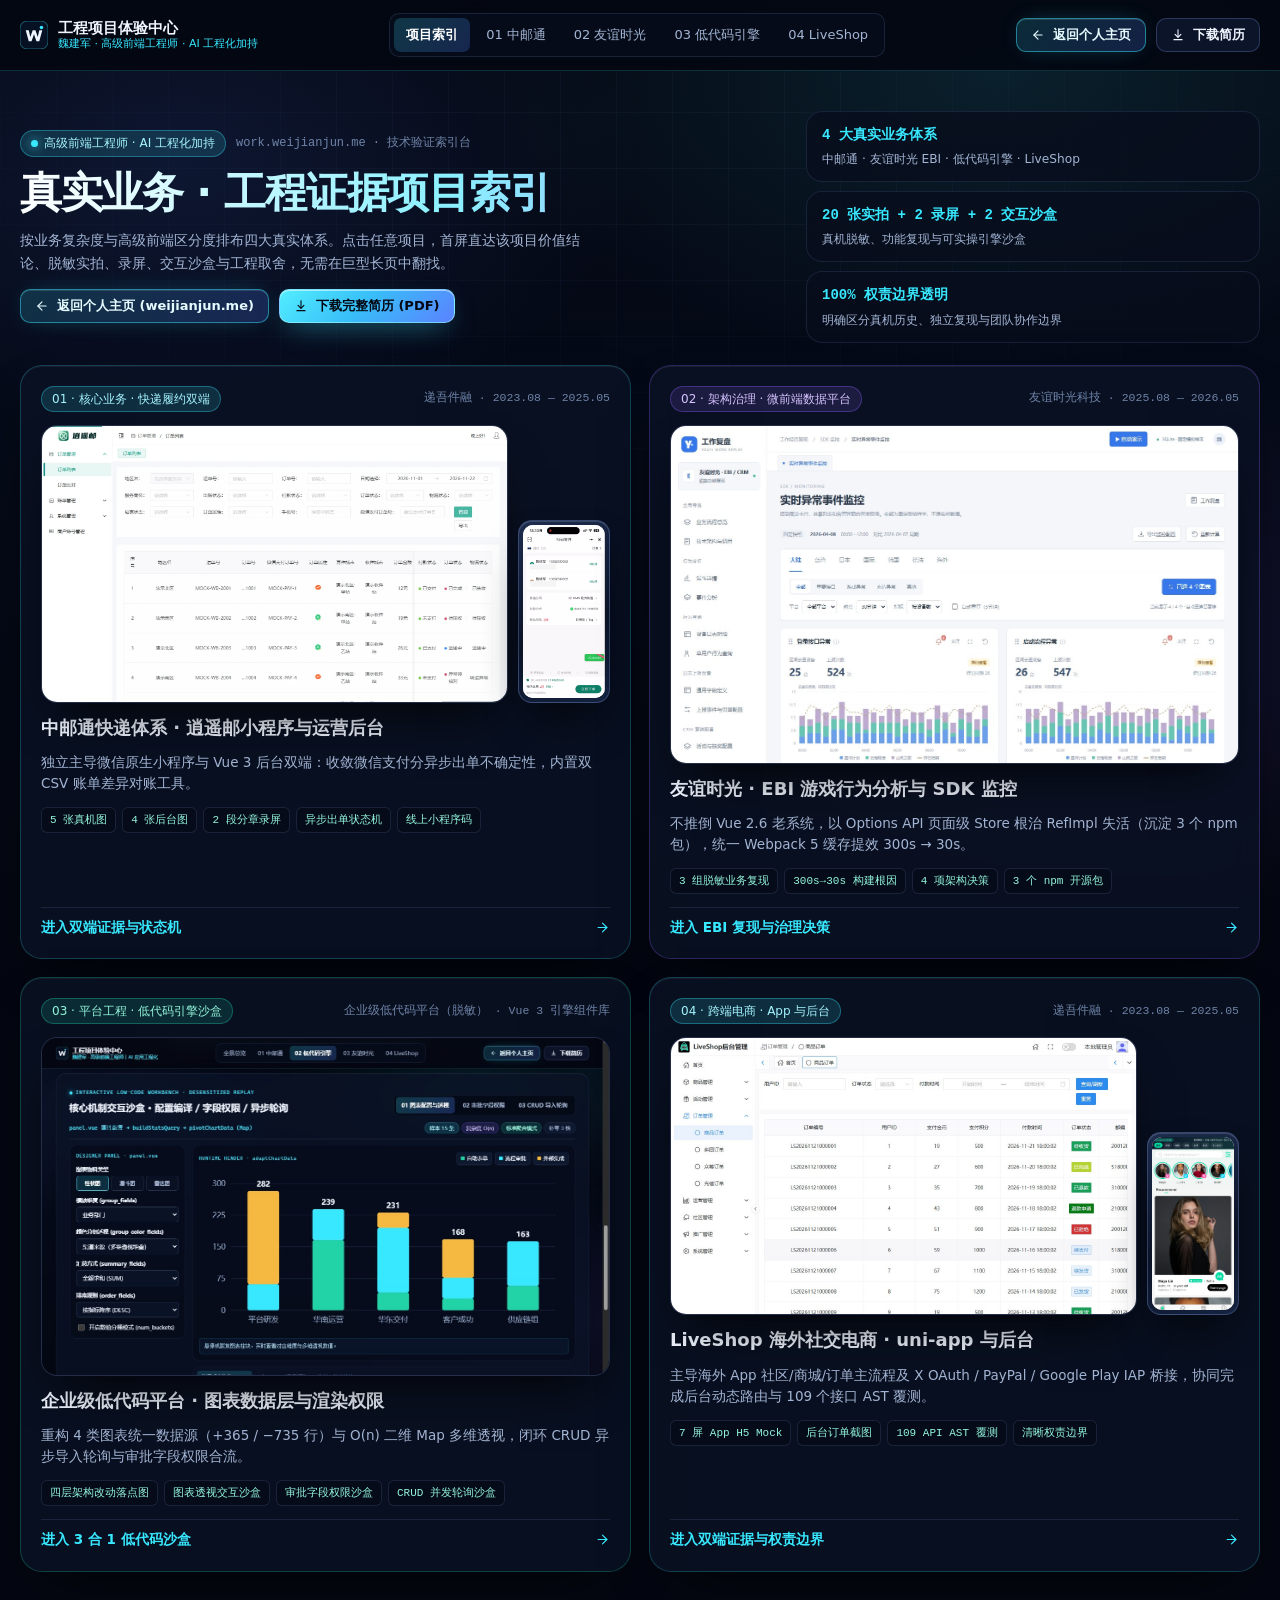
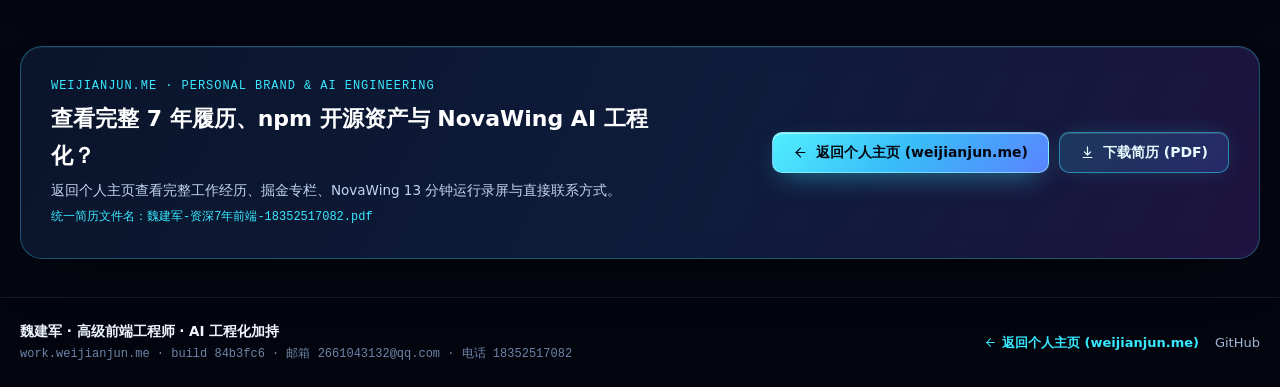
==== commit f0ef8ae5: "deploy(work): publish visitor widget and wechat qr from weijianjun-career@84b3fc6 Source: weijianjun" ====
--- a/projects/analytics/index.html
+++ b/projects/analytics/index.html
@@ -10,8 +10,8 @@
     />
     <title>02 友谊时光 EBI 与微前端治理 · 工程证据｜魏建军</title>
     <link rel="icon" type="image/svg+xml" href="/favicon.svg" />
-    <script type="module" crossorigin src="/assets/index-B58I1Vxr.js"></script>
-    <link rel="stylesheet" crossorigin href="/assets/index-B8DBxpJC.css">
+    <script type="module" crossorigin src="/assets/index-Ce5Xj-GN.js"></script>
+    <link rel="stylesheet" crossorigin href="/assets/index-CG1ipgXD.css">
   </head>
   <body>
     <div id="app"></div>
--- a/assets/index-CG1ipgXD.css
+++ b/assets/index-CG1ipgXD.css
@@ -0,0 +1 @@
+:root{--bg-void: #040711;--bg-deep: #070d1b;--bg-surface: #0b1326;--bg-surface-elevated: #101b33;--bg-glass: rgba(11, 19, 38, .76);--bg-glass-strong: rgba(8, 14, 29, .9);--ink-primary: #f0f5ff;--ink-secondary: #a3b5d4;--ink-muted: #6f84a8;--ink-inverse: #040711;--cyan: #38e8ff;--cyan-soft: rgba(56, 232, 255, .14);--cyan-line: rgba(56, 232, 255, .42);--blue: #4f7cff;--blue-soft: rgba(79, 124, 255, .16);--violet: #8b5cf6;--violet-soft: rgba(139, 92, 246, .15);--emerald: #22d3a8;--emerald-soft: rgba(34, 211, 168, .14);--amber: #f5b942;--amber-soft: rgba(245, 185, 66, .14);--line-subtle: rgba(148, 179, 255, .12);--line-strong: rgba(148, 179, 255, .24);--specular: inset 0 1px 0 rgba(255, 255, 255, .06);--font-sans: "Inter", "PingFang SC", "Hiragino Sans GB", "Microsoft YaHei", "Noto Sans SC", system-ui, -apple-system, BlinkMacSystemFont, sans-serif;--font-mono: "JetBrains Mono", "Cascadia Mono", "SFMono-Regular", ui-monospace, Consolas, monospace;--radius-xs: 6px;--radius-sm: 10px;--radius-md: 16px;--radius-lg: 22px;--radius-pill: 999px;--container-max: 1240px;--nav-height: 70px;--ease-out: cubic-bezier(.22, 1, .36, 1)}*,*:before,*:after{box-sizing:border-box}html{scroll-behavior:smooth;color-scheme:dark;background-color:var(--bg-void);-webkit-text-size-adjust:100%}body{margin:0;min-height:100vh;font-family:var(--font-sans);font-size:15px;line-height:1.65;color:var(--ink-primary);background-color:var(--bg-void);overflow-x:clip;-webkit-font-smoothing:antialiased;-moz-osx-font-smoothing:grayscale}img,video,svg{display:block;max-width:100%}button,input,select,textarea{font:inherit;color:inherit}a{color:inherit;text-decoration:none}:focus-visible{outline:2px solid var(--cyan);outline-offset:3px;border-radius:var(--radius-xs)}.skip-link{position:fixed;top:-100px;left:16px;z-index:200;padding:10px 16px;border-radius:var(--radius-sm);background:var(--cyan);color:var(--ink-inverse);font-weight:600;transition:top .2s var(--ease-out)}.skip-link:focus{top:16px}.sr-only{position:absolute;width:1px;height:1px;padding:0;margin:-1px;overflow:hidden;clip:rect(0,0,0,0);white-space:nowrap;border:0}.space-shell{position:relative;min-height:100vh;isolation:isolate}.space-shell:before{content:"";position:fixed;inset:0;z-index:-2;pointer-events:none;background:radial-gradient(62% 48% at 78% 8%,rgba(56,232,255,.11),transparent 68%),radial-gradient(50% 42% at 14% 18%,rgba(79,124,255,.13),transparent 72%),radial-gradient(46% 42% at 88% 72%,rgba(139,92,246,.1),transparent 72%),linear-gradient(180deg,#040711,#050a18 48%,#040711)}.space-shell:after{content:"";position:fixed;inset:0;z-index:-1;pointer-events:none;background-image:linear-gradient(to right,rgba(130,170,255,.045) 1px,transparent 1px),linear-gradient(to bottom,rgba(130,170,255,.045) 1px,transparent 1px);background-size:56px 56px;mask-image:radial-gradient(ellipse 85% 65% at 50% 15%,#000 18%,transparent 82%);-webkit-mask-image:radial-gradient(ellipse 85% 65% at 50% 15%,#000 18%,transparent 82%)}.container{width:min(var(--container-max),calc(100% - 40px));margin-inline:auto}.section-block{position:relative;padding-block:clamp(44px,5.5vw,76px)}[id]{scroll-margin-top:86px}.section-block+.section-block:before{content:"";position:absolute;top:0;left:50%;transform:translate(-50%);width:min(var(--container-max),calc(100% - 40px));height:1px;background:linear-gradient(90deg,transparent,rgba(148,179,255,.18) 20%,rgba(56,232,255,.22) 50%,rgba(148,179,255,.18) 80%,transparent)}.eyebrow{display:inline-flex;align-items:center;gap:8px;font-family:var(--font-mono);font-size:12px;letter-spacing:.08em;text-transform:uppercase;color:var(--cyan)}.eyebrow-dot{width:7px;height:7px;border-radius:50%;background:var(--cyan);box-shadow:0 0 12px var(--cyan);flex-shrink:0}.section-header{display:grid;gap:12px;margin-bottom:clamp(28px,3.6vw,44px)}.section-header-split{display:flex;flex-wrap:wrap;align-items:flex-end;justify-content:space-between;gap:18px}.section-title{margin:0;font-size:clamp(26px,3.4vw,38px);line-height:1.18;letter-spacing:-.025em;font-weight:700;color:var(--ink-primary)}.section-lead{margin:0;max-width:66ch;font-size:15px;color:var(--ink-secondary)}.mono{font-family:var(--font-mono);font-variant-numeric:tabular-nums}.glass-panel{background:var(--bg-glass);border:1px solid var(--line-subtle);border-radius:var(--radius-lg);box-shadow:var(--specular),0 24px 56px -28px #000000d9;backdrop-filter:blur(16px);-webkit-backdrop-filter:blur(16px)}.glass-panel-interactive{transition:border-color .25s var(--ease-out),transform .25s var(--ease-out),box-shadow .25s var(--ease-out)}.glass-panel-interactive:hover{border-color:var(--cyan-line);box-shadow:var(--specular),0 26px 60px -24px #000000e6,0 0 0 1px #38e8ff1f}.badge{display:inline-flex;align-items:center;flex-wrap:wrap;gap:6px;max-width:100%;padding:4px 10px;border-radius:var(--radius-pill);font-size:12px;font-weight:500;line-height:1.35;border:1px solid var(--line-subtle);background:#101b33cc;color:var(--ink-secondary)}.badge-cyan{border-color:#38e8ff57;background:var(--cyan-soft);color:#a6f4ff}.badge-violet{border-color:#8b5cf65c;background:var(--violet-soft);color:#d6c5ff}.badge-emerald{border-color:#22d3a857;background:var(--emerald-soft);color:#93f5dc}.badge-amber{border-color:#f5b94257;background:var(--amber-soft);color:#fde19e}.tag-row{display:flex;flex-wrap:wrap;gap:8px}.tech-chip{display:inline-flex;align-items:center;padding:4px 10px;border-radius:var(--radius-xs);border:1px solid rgba(148,179,255,.14);background:#0f1930b8;color:#c5d5f2;font-family:var(--font-mono);font-size:12px;line-height:1.35}.btn{display:inline-flex;align-items:center;justify-content:center;gap:8px;padding:11px 20px;border-radius:var(--radius-sm);border:1px solid transparent;font-size:14px;font-weight:600;line-height:1.25;cursor:pointer;white-space:nowrap;transition:transform .2s var(--ease-out),background-color .2s var(--ease-out),border-color .2s var(--ease-out),box-shadow .2s var(--ease-out),color .2s var(--ease-out)}.btn:active{transform:translateY(1px)}.btn-sm{padding:8px 14px;font-size:13px}.btn-primary{background:linear-gradient(135deg,#52eeff,#38bdf8 48%,#5b82ff);color:#030712;border-color:#a5f3fc8c;box-shadow:0 10px 28px -10px #38e8ff8c,inset 0 1px #ffffff80}.btn-primary:hover{transform:translateY(-1px);box-shadow:0 14px 34px -10px #38e8ffb3,inset 0 1px #ffffffa6}.btn-portal{background:linear-gradient(135deg,#38e8ff29,#4f7cff38);border-color:#38e8ff7a;color:#e6fbff;box-shadow:inset 0 1px #ffffff1f,0 0 24px -10px #38e8ff73}.btn-portal:hover{transform:translateY(-1px);background:linear-gradient(135deg,#38e8ff42,#4f7cff57);border-color:var(--cyan);color:#fff}.btn-ghost{background:#101b33b8;border-color:var(--line-strong);color:var(--ink-primary)}.btn-ghost:hover{background:#182747e0;border-color:#94b3ff73}.btn-link{padding:6px 2px;background:transparent;color:var(--cyan);font-weight:500}.btn-link:hover{color:#a6f4ff}.optical-frame{position:relative;border-radius:var(--radius-md);border:1px solid rgba(148,179,255,.2);background:#070d1b;overflow:hidden;box-shadow:0 24px 48px -20px #000000e6,inset 0 1px #ffffff14}.optical-frame-bar{display:flex;align-items:center;justify-content:space-between;gap:10px;padding:8px 12px;background:linear-gradient(180deg,#0f1a31,#0a1224);border-bottom:1px solid rgba(148,179,255,.12)}.optical-dots{display:inline-flex;align-items:center;gap:5px;flex-shrink:0}.optical-dots span{width:7px;height:7px;border-radius:50%;background:#94b3ff47}.optical-dots span:first-child{background:#38e8ffa6}.optical-bar-label{font-family:var(--font-mono);font-size:11px;color:var(--ink-muted);overflow:hidden;text-overflow:ellipsis;white-space:nowrap}.optical-media-btn{display:block;width:100%;padding:0;border:0;background:#070d1b;cursor:zoom-in;position:relative;text-align:left}.optical-media-btn img{width:100%;height:auto;display:block;transition:transform .35s var(--ease-out)}.optical-media-btn:hover img{transform:scale(1.015)}.optical-zoom-hint{position:absolute;right:10px;bottom:10px;display:inline-flex;align-items:center;gap:5px;padding:5px 10px;border-radius:var(--radius-pill);background:#040711d6;border:1px solid rgba(56,232,255,.4);color:#e6fbff;font-size:11px;font-weight:500;-webkit-backdrop-filter:blur(8px);backdrop-filter:blur(8px)}.phone-bezel{position:relative;border-radius:22px;padding:6px;background:linear-gradient(160deg,#1e2d4f,#0b1326 60%,#152340);border:1px solid rgba(148,179,255,.26);box-shadow:0 24px 48px -18px #000000eb,inset 0 1px #ffffff24}.phone-bezel-screen{display:block;width:100%;padding:0;border:0;border-radius:16px;overflow:hidden;background:#fff;cursor:zoom-in}.phone-bezel-screen img{width:100%;height:auto;display:block}[data-reveal]{opacity:1;transform:translateY(0);transition:opacity .45s var(--ease-out),transform .45s var(--ease-out)}@media(max-width:768px){.container{width:min(var(--container-max),calc(100% - 28px))}}@media(max-width:480px){.btn{white-space:normal;text-align:center}.glass-panel,.optical-frame,.case-stack>*,.work-hero-stack>*{min-width:0}p,li{overflow-wrap:anywhere}.mono{overflow-wrap:break-word}}@media(prefers-reduced-motion:reduce){html{scroll-behavior:auto}*,*:before,*:after{animation-duration:.01ms!important;animation-iteration-count:1!important;transition-duration:.01ms!important}[data-reveal]{opacity:1;transform:none}}.app-icon[data-v-6edf1537]{flex-shrink:0}.work-nav[data-v-8f239659]{position:sticky;top:0;z-index:80;border-bottom:1px solid rgba(56,232,255,.18);background:#040711e6;backdrop-filter:blur(18px);-webkit-backdrop-filter:blur(18px)}.work-nav-inner[data-v-8f239659]{min-height:var(--nav-height);display:flex;align-items:center;justify-content:space-between;gap:14px}.work-brand[data-v-8f239659]{display:inline-flex;align-items:center;gap:10px;min-width:0}.brand-mark[data-v-8f239659]{flex-shrink:0;display:inline-flex}.brand-copy[data-v-8f239659]{display:grid;line-height:1.2;min-width:0}.brand-title[data-v-8f239659]{font-size:14.5px;font-weight:700;color:var(--ink-primary)}.brand-sub[data-v-8f239659]{font-size:11px;color:var(--cyan);white-space:nowrap;overflow:hidden;text-overflow:ellipsis}.work-tabs[data-v-8f239659]{display:flex;align-items:center;gap:4px;padding:4px;border-radius:var(--radius-sm);border:1px solid rgba(148,179,255,.14);background:#070d1bd9}.work-tab[data-v-8f239659]{padding:6px 12px;border-radius:7px;font-size:13px;font-weight:500;color:var(--ink-secondary);white-space:nowrap;transition:background-color .2s var(--ease-out),color .2s var(--ease-out)}.work-tab[data-v-8f239659]:hover{color:var(--ink-primary)}.work-tab.is-active[data-v-8f239659]{background:linear-gradient(135deg,#38e8ff33,#4f7cff3d);color:#fff;font-weight:600}.work-nav-actions[data-v-8f239659]{display:flex;align-items:center;gap:10px;flex-shrink:0}.work-menu-btn[data-v-8f239659]{display:none;width:38px;height:38px;align-items:center;justify-content:center;border-radius:var(--radius-sm);border:1px solid var(--line-strong);background:#101b33cc;color:var(--ink-primary);cursor:pointer}.work-drawer[data-v-8f239659]{border-top:1px solid var(--line-subtle);background:#050915fa;padding-block:16px 22px}.work-drawer-inner[data-v-8f239659]{display:grid;gap:14px}.drawer-role[data-v-8f239659]{margin:0;font-size:12px;color:var(--cyan)}.drawer-tabs[data-v-8f239659]{display:grid;gap:6px}.drawer-tab[data-v-8f239659]{display:flex;align-items:center;justify-content:space-between;padding:11px 12px;border-radius:var(--radius-sm);border:1px solid rgba(148,179,255,.1);background:#101b3380;color:var(--ink-primary);font-size:14px}.drawer-tab.is-active[data-v-8f239659]{border-color:var(--cyan);background:#38e8ff24}.drawer-actions[data-v-8f239659]{display:grid;gap:10px}@media(max-width:1120px){.work-tabs[data-v-8f239659]{display:none}.work-menu-btn[data-v-8f239659]{display:inline-flex}}@media(max-width:720px){.brand-sub[data-v-8f239659],.work-resume-desktop[data-v-8f239659]{display:none}.return-home-cta[data-v-8f239659]{padding:8px 11px;font-size:12.5px}}.simulator-box[data-v-d9ebd5f1]{padding:clamp(20px,2.6vw,30px);display:grid;gap:18px;border-color:#38e8ff47;background:radial-gradient(50% 60% at 100% 0%,rgba(56,232,255,.08),transparent 65%),#070d1be0}.sim-heading[data-v-d9ebd5f1]{display:grid;gap:6px}.sim-title[data-v-d9ebd5f1]{margin:0;font-size:clamp(18px,2.1vw,23px);color:var(--ink-primary)}.sim-desc[data-v-d9ebd5f1]{margin:0;font-size:13.5px;color:var(--ink-secondary)}.inline-code[data-v-d9ebd5f1]{padding:2px 6px;border-radius:5px;background:#38e8ff1a;color:#a6f4ff;font-size:12px;overflow-wrap:anywhere;word-break:break-word}.sim-tabs[data-v-d9ebd5f1]{display:grid;grid-template-columns:repeat(4,minmax(0,1fr));gap:8px}.sim-tab[data-v-d9ebd5f1]{display:grid;gap:4px;padding:12px;border-radius:var(--radius-sm);border:1px solid rgba(148,179,255,.14);background:#040813c7;text-align:left;cursor:pointer;transition:border-color .2s var(--ease-out),background-color .2s var(--ease-out)}.sim-tab[data-v-d9ebd5f1]:hover{border-color:#38e8ff5c}.sim-tab.is-active[data-v-d9ebd5f1]{border-color:var(--cyan);background:linear-gradient(135deg,#38e8ff29,#4f7cff2e)}.sim-tab-badge[data-v-d9ebd5f1]{font-size:10px;color:var(--cyan);letter-spacing:.06em}.sim-tab-label[data-v-d9ebd5f1]{font-size:13px;font-weight:600;color:var(--ink-primary)}.sim-stage[data-v-d9ebd5f1]{display:grid;gap:14px}.sim-trigger[data-v-d9ebd5f1]{display:flex;flex-wrap:wrap;align-items:center;gap:10px;padding:12px 14px;border-radius:var(--radius-sm);background:#0b1326d9;border:1px solid var(--line-subtle)}.trigger-tag[data-v-d9ebd5f1]{font-size:11px;color:var(--cyan);padding:2px 8px;border-radius:4px;background:var(--cyan-soft)}.trigger-text[data-v-d9ebd5f1]{margin:0;font-size:13.5px;color:#dce9ff}.sim-timeline[data-v-d9ebd5f1]{margin:0;padding:0;list-style:none;display:grid;grid-template-columns:repeat(auto-fit,minmax(min(230px,100%),1fr));gap:12px}.sim-step[data-v-d9ebd5f1]{padding:15px;border-radius:var(--radius-sm);border:1px solid rgba(148,179,255,.15);background:#050a16d1;display:grid;gap:8px;align-content:start}.step-head[data-v-d9ebd5f1]{display:flex;align-items:center;justify-content:space-between;gap:8px}.step-time[data-v-d9ebd5f1]{font-size:12.5px;font-weight:700;color:var(--cyan)}.step-action[data-v-d9ebd5f1]{margin:0;font-size:13.5px;font-weight:600;color:var(--ink-primary)}.step-guard[data-v-d9ebd5f1]{margin:0;font-size:12.5px;color:var(--ink-secondary)}.guard-prefix[data-v-d9ebd5f1]{color:#93f5dc;font-weight:600}.sim-outcome[data-v-d9ebd5f1]{display:flex;flex-wrap:wrap;align-items:center;justify-content:space-between;gap:12px;padding:13px 16px;border-radius:var(--radius-sm);border:1px solid rgba(34,211,168,.34);background:#22d3a814}.outcome-pill[data-v-d9ebd5f1]{display:flex;flex-wrap:wrap;align-items:center;gap:10px}.outcome-kicker[data-v-d9ebd5f1]{font-size:11px;color:#93f5dc}.outcome-val[data-v-d9ebd5f1]{font-size:14px;font-weight:700;color:#fff}.outcome-ux[data-v-d9ebd5f1]{margin:0;font-size:13px;color:#cde8e2}@media(max-width:960px){.sim-tabs[data-v-d9ebd5f1]{grid-template-columns:repeat(2,minmax(0,1fr))}}@media(max-width:560px){.sim-tabs[data-v-d9ebd5f1]{grid-template-columns:1fr}}.value-trio[data-v-51963f14]{display:grid;grid-template-columns:repeat(3,minmax(0,1fr));gap:12px;padding-top:4px}.trio-item[data-v-51963f14]{padding:13px 15px;border-radius:var(--radius-sm);border:1px solid var(--line-subtle);background:#050a16c7;display:grid;gap:5px;align-content:start}.accent-cyan .trio-kicker[data-v-51963f14]{color:var(--cyan)}.accent-violet .trio-kicker[data-v-51963f14]{color:#c4b5fd}.accent-emerald .trio-kicker[data-v-51963f14]{color:var(--emerald)}.trio-item.is-highlight[data-v-51963f14]{border-color:#38e8ff47;background:#091428db}.accent-violet .trio-item.is-highlight[data-v-51963f14]{border-color:#8b5cf657;background:#140e2ab8}.accent-emerald .trio-item.is-highlight[data-v-51963f14]{border-color:#22d3a852;background:#071822c7}.trio-kicker[data-v-51963f14]{font-size:11px;font-weight:700;letter-spacing:.05em;white-space:nowrap}.trio-text[data-v-51963f14]{margin:0;font-size:13px;line-height:1.55;color:#dce8ff}@media(max-width:900px){.value-trio[data-v-51963f14]{grid-template-columns:1fr}}.decisions-shell[data-v-6d3bfef0]{padding:clamp(20px,2.6vw,28px);display:grid;gap:16px}.decisions-head[data-v-6d3bfef0]{display:flex;flex-wrap:wrap;align-items:flex-end;justify-content:space-between;gap:12px}.decisions-heading[data-v-6d3bfef0]{margin:4px 0 0;font-size:clamp(17px,2vw,20px);color:var(--ink-primary)}.decisions-grid[data-v-6d3bfef0]{display:grid;grid-template-columns:repeat(2,minmax(0,1fr));gap:14px;align-items:start}.decision-card[data-v-6d3bfef0]{border-radius:var(--radius-md);border:1px solid var(--line-subtle);background:#050a16cc;transition:border-color .2s var(--ease-out);overflow:hidden}.decision-card.is-open[data-v-6d3bfef0]{border-color:#94b3ff42}.decision-trigger[data-v-6d3bfef0]{width:100%;padding:16px 18px;border:0;background:transparent;text-align:left;cursor:pointer;display:grid;gap:7px}.decision-trigger:hover .decision-toggle-hint[data-v-6d3bfef0]{color:var(--ink-primary)}.decision-trigger-top[data-v-6d3bfef0]{display:flex;align-items:center;justify-content:space-between;gap:10px}.decision-index[data-v-6d3bfef0]{font-size:11px;letter-spacing:.08em;white-space:nowrap}.accent-cyan .decision-index[data-v-6d3bfef0]{color:var(--cyan)}.accent-violet .decision-index[data-v-6d3bfef0]{color:#c4b5fd}.accent-emerald .decision-index[data-v-6d3bfef0]{color:var(--emerald)}.decision-toggle-hint[data-v-6d3bfef0]{font-size:12px;color:var(--ink-muted);white-space:nowrap}.decision-title[data-v-6d3bfef0]{margin:0;font-size:15.5px;line-height:1.35;color:var(--ink-primary)}.decision-summary[data-v-6d3bfef0]{margin:0;font-size:13px;line-height:1.5;color:#a6f4ff}.decision-summary strong[data-v-6d3bfef0]{color:var(--emerald)}.decision-body[data-v-6d3bfef0]{padding:0 18px 18px;display:grid;gap:8px}.decision-row[data-v-6d3bfef0]{margin:0;font-size:13.2px;color:var(--ink-secondary)}.decision-row strong[data-v-6d3bfef0]{color:var(--ink-primary)}.decision-outcome[data-v-6d3bfef0]{margin:2px 0 0;padding-top:8px;border-top:1px solid var(--line-subtle);font-size:13.2px;color:#a6f4ff}.decision-outcome strong[data-v-6d3bfef0]{color:var(--emerald)}@media(max-width:820px){.decisions-grid[data-v-6d3bfef0]{grid-template-columns:1fr}}.case-section[data-v-fa1c083c]{padding-top:16px;padding-bottom:clamp(24px,3.2vw,40px)}.case-stack[data-v-fa1c083c]{display:grid;gap:18px}.case-header[data-v-fa1c083c]{padding:clamp(20px,2.8vw,30px);display:grid;gap:15px;border-color:#38e8ff42}.case-header-top[data-v-fa1c083c]{display:flex;flex-wrap:wrap;align-items:center;justify-content:space-between;gap:12px}.case-badges[data-v-fa1c083c]{display:flex;flex-wrap:wrap;align-items:center;gap:10px}.case-period[data-v-fa1c083c]{font-size:12px;color:var(--ink-muted)}.subview-switch[data-v-fa1c083c]{display:flex;flex-wrap:wrap;gap:6px;padding:4px;border-radius:var(--radius-sm);border:1px solid rgba(148,179,255,.14);background:#040813cc}.subview-btn[data-v-fa1c083c]{padding:6px 12px;border:1px solid transparent;border-radius:7px;background:transparent;color:var(--ink-secondary);font-size:12.5px;font-weight:500;cursor:pointer}.subview-btn.is-active[data-v-fa1c083c]{border-color:#38e8ff73;background:#38e8ff29;color:#fff;font-weight:600}.case-title[data-v-fa1c083c]{margin:0;font-size:clamp(22px,2.8vw,32px);line-height:1.22;color:var(--ink-primary)}.case-subtitle[data-v-fa1c083c]{margin:0;font-size:14px;color:var(--ink-secondary);max-width:78ch}.lifecycle-grid[data-v-fa1c083c]{display:grid;grid-template-columns:repeat(4,minmax(0,1fr));gap:12px;padding-top:2px}.lifecycle-node[data-v-fa1c083c]{padding:13px 14px;border-radius:var(--radius-sm);border:1px solid var(--line-subtle);background:#050a16c7;display:grid;gap:5px;align-content:start}.lifecycle-top[data-v-fa1c083c]{display:flex;align-items:center;justify-content:space-between;gap:8px}.lifecycle-step[data-v-fa1c083c]{font-size:12px;font-weight:700;color:var(--cyan);white-space:nowrap}.lifecycle-title[data-v-fa1c083c]{margin:0;font-size:13.8px;color:var(--ink-primary)}.lifecycle-detail[data-v-fa1c083c]{margin:0;font-size:12.2px;color:var(--ink-secondary)}.evidence-panel[data-v-fa1c083c]{padding:clamp(18px,2.4vw,28px);display:grid;gap:18px}.panel-header[data-v-fa1c083c]{display:flex;flex-wrap:wrap;align-items:flex-end;justify-content:space-between;gap:14px}.panel-title[data-v-fa1c083c]{margin:4px 0 0;font-size:clamp(17.5px,2vw,21px);color:var(--ink-primary)}.mini-spotlight[data-v-fa1c083c]{display:grid;grid-template-columns:minmax(0,1.45fr) minmax(0,.85fr);gap:16px}.video-trigger-card[data-v-fa1c083c]{display:grid;grid-template-columns:126px minmax(0,1fr);gap:16px;padding:16px;border-radius:var(--radius-md);border:1px solid rgba(56,232,255,.22);background:#050a16d1;align-items:center}.video-thumb[data-v-fa1c083c]{position:relative;width:126px;height:220px;border-radius:14px;overflow:hidden;border:1px solid rgba(148,179,255,.24);background:#fff}.video-thumb img[data-v-fa1c083c]{width:100%;height:100%;object-fit:cover;object-position:top}.play-overlay-btn[data-v-fa1c083c]{position:absolute;inset:0;display:flex;flex-direction:column;align-items:center;justify-content:center;gap:6px;border:0;background:#0407118f;color:#fff;font-size:12px;font-weight:600;cursor:pointer;transition:background-color .2s var(--ease-out)}.play-overlay-btn[data-v-fa1c083c]:hover{background:#0407115c}.video-info[data-v-fa1c083c]{display:grid;gap:9px;justify-items:start}.video-title[data-v-fa1c083c]{margin:0;font-size:15.5px;color:var(--ink-primary)}.video-desc[data-v-fa1c083c]{margin:0;font-size:13px;color:var(--ink-secondary)}.chapter-pills[data-v-fa1c083c]{display:flex;flex-wrap:wrap;gap:6px}.chapter-pill[data-v-fa1c083c]{padding:4px 9px;border-radius:5px;border:1px solid var(--line-subtle);background:#0b1326cc;font-size:11.5px;color:#a6f4ff;cursor:pointer;transition:border-color .2s var(--ease-out)}.chapter-pill[data-v-fa1c083c]:hover{border-color:var(--cyan)}.qr-card[data-v-fa1c083c]{display:flex;align-items:center;gap:16px;padding:16px;border-radius:var(--radius-md);border:1px solid var(--line-subtle);background:#050a16d1}.qr-img-btn[data-v-fa1c083c]{flex-shrink:0;width:138px;padding:10px;border-radius:var(--radius-sm);border:1px solid rgba(56,232,255,.34);background:#fff;cursor:zoom-in;display:flex;align-items:center;justify-content:center}.qr-img-btn img[data-v-fa1c083c]{width:100%;height:auto;display:block}.qr-meta[data-v-fa1c083c]{display:grid;gap:6px;justify-items:start}.qr-name[data-v-fa1c083c]{margin:0;font-size:14px;font-weight:700;color:var(--ink-primary)}.qr-caption[data-v-fa1c083c]{margin:0;font-size:12px;color:var(--ink-secondary)}.phone-strip[data-v-fa1c083c]{display:grid;grid-template-columns:repeat(5,minmax(0,1fr));gap:14px}.phone-shot-card[data-v-fa1c083c]{display:grid;gap:10px;align-content:start;min-width:0}.phone-shot-card img[data-v-fa1c083c]{width:100%;height:auto;aspect-ratio:9 / 19;object-fit:cover;object-position:top}.admin-video-note[data-v-fa1c083c]{margin:0;display:flex;flex-wrap:wrap;align-items:center;gap:10px;font-size:13px;color:var(--ink-secondary)}.admin-grid[data-v-fa1c083c]{display:grid;grid-template-columns:repeat(2,minmax(0,1fr));gap:16px}.desktop-shot-card[data-v-fa1c083c]{display:grid;gap:10px;align-content:start}.desktop-shot-card img[data-v-fa1c083c]{aspect-ratio:16 / 10;object-fit:cover;object-position:top left}.shot-copy[data-v-fa1c083c]{display:grid;gap:4px;min-width:0}.shot-tag[data-v-fa1c083c]{font-size:11px;color:var(--cyan)}.shot-title[data-v-fa1c083c]{margin:0;font-size:14px;font-weight:600;color:var(--ink-primary)}.shot-caption[data-v-fa1c083c]{margin:0;font-size:12.2px;color:var(--ink-secondary);overflow-wrap:anywhere}@media(max-width:1100px){.lifecycle-grid[data-v-fa1c083c]{grid-template-columns:repeat(2,minmax(0,1fr))}.mini-spotlight[data-v-fa1c083c]{grid-template-columns:1fr}.phone-strip[data-v-fa1c083c]{grid-template-columns:repeat(3,minmax(0,1fr))}}@media(max-width:760px){.admin-grid[data-v-fa1c083c],.lifecycle-grid[data-v-fa1c083c]{grid-template-columns:1fr}.video-trigger-card[data-v-fa1c083c],.qr-card[data-v-fa1c083c]{grid-template-columns:1fr;flex-direction:column;align-items:flex-start}.video-thumb[data-v-fa1c083c]{width:136px}.phone-strip[data-v-fa1c083c]{grid-template-columns:repeat(2,minmax(0,1fr))}}.case-section[data-v-8ce0cc53]{padding-top:16px;padding-bottom:clamp(24px,3.2vw,40px)}.case-stack[data-v-8ce0cc53]{display:grid;gap:18px}.case-header[data-v-8ce0cc53]{padding:clamp(20px,2.8vw,30px);display:grid;gap:15px;border-color:#8b5cf657;background:radial-gradient(50% 80% at 100% 0%,rgba(139,92,246,.12),transparent 65%),var(--bg-glass)}.case-badges[data-v-8ce0cc53]{display:flex;flex-wrap:wrap;align-items:center;gap:10px}.case-period[data-v-8ce0cc53]{font-size:12px;color:var(--ink-muted)}.case-title[data-v-8ce0cc53]{margin:0;font-size:clamp(22px,2.8vw,32px);line-height:1.22;color:var(--ink-primary)}.case-subtitle[data-v-8ce0cc53]{margin:0;font-size:14px;color:var(--ink-secondary);max-width:78ch}.governance-strip[data-v-8ce0cc53]{display:grid;grid-template-columns:repeat(3,minmax(0,1fr));gap:12px;padding-top:2px}.gov-stat[data-v-8ce0cc53]{padding:13px 15px;border-radius:var(--radius-sm);border:1px solid rgba(139,92,246,.25);background:#060b18c7;display:grid;gap:4px}.gov-val[data-v-8ce0cc53]{font-size:15.5px;font-weight:700;color:#c4b5fd}.gov-label[data-v-8ce0cc53]{font-size:12.2px;color:var(--ink-secondary)}.gov-link[data-v-8ce0cc53]{color:var(--cyan);text-decoration:underline;text-underline-offset:2px}.replay-workbench[data-v-8ce0cc53]{padding:clamp(18px,2.4vw,28px);display:grid;gap:18px}.replay-top[data-v-8ce0cc53]{display:flex;flex-wrap:wrap;align-items:flex-end;justify-content:space-between;gap:14px}.replay-title[data-v-8ce0cc53]{margin:4px 0 0;font-size:clamp(17.5px,2vw,21px);color:var(--ink-primary)}.replay-tabs[data-v-8ce0cc53]{display:flex;flex-wrap:wrap;gap:6px}.replay-tab[data-v-8ce0cc53]{padding:7px 12px;border-radius:var(--radius-pill);border:1px solid var(--line-subtle);background:#050a16cc;color:var(--ink-secondary);font-size:12.5px;font-weight:500;cursor:pointer}.replay-tab.is-active[data-v-8ce0cc53]{border-color:#8b5cf6a6;background:var(--violet-soft);color:#fff}.replay-main[data-v-8ce0cc53]{display:grid;grid-template-columns:minmax(0,1.38fr) minmax(0,.82fr);gap:18px;align-items:start}.replay-primary img[data-v-8ce0cc53]{aspect-ratio:16 / 10.6;object-fit:cover;object-position:top left}.replay-sidebar[data-v-8ce0cc53]{display:grid;gap:14px}.active-shot-info[data-v-8ce0cc53]{display:grid;gap:6px;justify-items:start}.shot-heading[data-v-8ce0cc53]{margin:0;font-size:16px;color:var(--ink-primary)}.shot-desc[data-v-8ce0cc53]{margin:0;font-size:13px;color:var(--ink-secondary)}.thumb-list[data-v-8ce0cc53]{display:grid;gap:8px}.thumb-item[data-v-8ce0cc53]{display:grid;grid-template-columns:88px minmax(0,1fr);gap:10px;padding:8px;border-radius:var(--radius-sm);border:1px solid var(--line-subtle);background:#050a16c7;text-align:left;cursor:pointer;align-items:center}.thumb-item.is-active[data-v-8ce0cc53]{border-color:var(--cyan);background:#38e8ff1a}.thumb-item img[data-v-8ce0cc53]{width:88px;height:56px;object-fit:cover;object-position:top left;border-radius:5px;background:#0b1326}.thumb-meta[data-v-8ce0cc53]{display:grid;gap:2px}.thumb-tag[data-v-8ce0cc53]{font-size:10.5px;color:var(--cyan)}.thumb-title[data-v-8ce0cc53]{font-size:12.5px;font-weight:600;color:var(--ink-primary)}.provenance-note[data-v-8ce0cc53]{margin:0;font-size:12px;color:var(--ink-muted);line-height:1.5}@media(max-width:1024px){.replay-main[data-v-8ce0cc53],.governance-strip[data-v-8ce0cc53]{grid-template-columns:1fr}}.case-section[data-v-a6f093f6]{padding-top:16px;padding-bottom:clamp(24px,3.2vw,40px)}.case-stack[data-v-a6f093f6]{display:grid;gap:20px}.case-header[data-v-a6f093f6],.arch-panel[data-v-a6f093f6],.sandbox-shell[data-v-a6f093f6]{padding:clamp(20px,2.8vw,30px);display:grid;gap:16px}.case-header[data-v-a6f093f6]{border-color:#38e8ff3d;background:radial-gradient(60% 85% at 100% 0%,rgba(56,232,255,.09),transparent 68%),var(--bg-glass)}.case-badges[data-v-a6f093f6]{display:flex;flex-wrap:wrap;align-items:center;justify-content:space-between;gap:10px}.case-period[data-v-a6f093f6]{font-size:12px;color:var(--ink-muted)}.case-title[data-v-a6f093f6]{margin:0;font-size:clamp(22px,2.8vw,32px);line-height:1.2;letter-spacing:-.02em;color:var(--ink-primary)}.case-subtitle[data-v-a6f093f6]{margin:0;font-size:14.5px;color:var(--ink-secondary);max-width:78ch}.governance-strip[data-v-a6f093f6]{display:grid;grid-template-columns:repeat(3,minmax(0,1fr));gap:12px;padding-top:4px}.gov-stat[data-v-a6f093f6]{padding:13px 15px;border-radius:var(--radius-sm);border:1px solid rgba(56,232,255,.22);background:#070d1bc7;display:grid;gap:4px}.gov-val[data-v-a6f093f6]{font-size:15px;font-weight:700;color:var(--cyan)}.gov-label[data-v-a6f093f6]{font-size:12.5px;color:var(--ink-secondary)}.panel-top[data-v-a6f093f6]{display:flex;flex-wrap:wrap;align-items:flex-end;justify-content:space-between;gap:14px}.panel-heading[data-v-a6f093f6]{margin:6px 0 0;font-size:clamp(18px,2vw,22px);color:var(--ink-primary)}.arch-legend[data-v-a6f093f6]{display:flex;flex-wrap:wrap;gap:14px;font-size:12.5px;color:var(--ink-secondary)}.legend-item[data-v-a6f093f6]{display:inline-flex;align-items:center;gap:6px}.dot[data-v-a6f093f6]{width:9px;height:9px;border-radius:3px;display:inline-block}.dot-mine[data-v-a6f093f6]{background:var(--cyan);box-shadow:0 0 8px #38e8ffa6}.dot-base[data-v-a6f093f6]{background:#94b3ff59}.arch-layers[data-v-a6f093f6]{display:grid;gap:10px}.arch-layer[data-v-a6f093f6]{padding:14px 16px;border-radius:var(--radius-md);border:1px solid var(--line-subtle);background:#070d1bb8;display:grid;grid-template-columns:195px minmax(0,1fr);gap:14px;align-items:start}.arch-layer.is-partial[data-v-a6f093f6]{border-color:#38e8ff4d;background:#091428cc}.arch-layer.is-owned[data-v-a6f093f6]{border-color:#22d3a880;background:linear-gradient(120deg,#0a202ce0,#09152ae0)}.layer-meta[data-v-a6f093f6]{display:grid;gap:6px;justify-items:start}.layer-meta strong[data-v-a6f093f6]{font-size:14.5px;color:var(--ink-primary)}.chip-wrap[data-v-a6f093f6]{display:flex;flex-wrap:wrap;gap:8px}.arch-chip[data-v-a6f093f6]{padding:6px 10px;border-radius:var(--radius-xs);border:1px solid rgba(148,179,255,.14);background:#0d162ab8;font-size:12.5px;color:var(--ink-secondary)}.arch-chip.is-mine[data-v-a6f093f6]{border-color:#38e8ff6b;background:#38e8ff1c;color:#e6fbff;font-weight:600}.sandbox-tabs[data-v-a6f093f6]{display:flex;flex-wrap:wrap;gap:6px;padding:4px;border-radius:var(--radius-sm);border:1px solid var(--line-subtle);background:#050a16e0}.sandbox-tab[data-v-a6f093f6]{padding:8px 13px;border:0;border-radius:7px;background:transparent;color:var(--ink-secondary);font-size:13px;font-weight:600;cursor:pointer;transition:background-color .2s var(--ease-out),color .2s var(--ease-out)}.sandbox-tab[data-v-a6f093f6]:hover{color:var(--ink-primary)}.sandbox-tab.is-active[data-v-a6f093f6]{background:linear-gradient(135deg,#38e8ff38,#4f7cff47);color:#fff}.sandbox-body[data-v-a6f093f6]{display:grid;gap:14px}.sandbox-status-bar[data-v-a6f093f6]{display:flex;flex-wrap:wrap;align-items:center;justify-content:space-between;gap:10px;padding-bottom:12px;border-bottom:1px solid var(--line-subtle)}.status-title[data-v-a6f093f6]{font-size:12.5px;color:var(--cyan)}.pill-group[data-v-a6f093f6]{display:flex;flex-wrap:wrap;gap:6px}.workbench-grid[data-v-a6f093f6]{display:grid;grid-template-columns:minmax(0,270px) minmax(0,1fr);gap:16px;align-items:start}.config-pane[data-v-a6f093f6],.chart-stage[data-v-a6f093f6]{padding:15px;border-radius:var(--radius-md);border:1px solid var(--line-subtle);background:#060c1ad1;display:grid;gap:12px}.pane-label[data-v-a6f093f6]{margin:0;font-size:11px;letter-spacing:.08em;color:var(--cyan)}.form-group[data-v-a6f093f6]{display:grid;gap:5px}.field-lbl[data-v-a6f093f6]{font-size:12.5px;font-weight:600;color:var(--ink-primary)}.neon-select[data-v-a6f093f6],.neon-input[data-v-a6f093f6]{width:100%;min-height:36px;padding:6px 10px;border-radius:var(--radius-xs);border:1px solid var(--line-strong);background:#0b1326f2;color:var(--ink-primary);font-size:13px}.neon-select[data-v-a6f093f6]:disabled,.neon-input[data-v-a6f093f6]:disabled{opacity:.55;cursor:not-allowed}.seg-3[data-v-a6f093f6]{display:grid;grid-template-columns:repeat(3,minmax(0,1fr));gap:5px}.seg-3 button[data-v-a6f093f6]{min-height:34px;border-radius:var(--radius-xs);border:1px solid var(--line-strong);background:#0b1326d9;color:var(--ink-secondary);font-size:12px;font-weight:600;cursor:pointer}.seg-3 button.is-active[data-v-a6f093f6]{border-color:var(--cyan);background:#38e8ff29;color:#fff}.neon-check[data-v-a6f093f6]{display:flex;align-items:center;gap:8px;font-size:13px;color:var(--ink-primary);cursor:pointer}.neon-check input[data-v-a6f093f6]{width:15px;height:15px;accent-color:var(--cyan)}.stage-pane[data-v-a6f093f6]{display:grid;gap:14px;min-width:0}.chart-stage-head[data-v-a6f093f6]{display:flex;flex-wrap:wrap;align-items:center;justify-content:space-between;gap:8px}.legend-bar[data-v-a6f093f6]{display:flex;flex-wrap:wrap;gap:6px}.legend-chip[data-v-a6f093f6]{display:inline-flex;align-items:center;gap:6px;padding:4px 9px;border-radius:var(--radius-xs);border:1px solid var(--line-subtle);background:#101b33cc;color:var(--ink-primary);font-size:12px;cursor:pointer}.legend-chip.is-off[data-v-a6f093f6]{opacity:.4;text-decoration:line-through}.swatch[data-v-a6f093f6]{width:9px;height:9px;border-radius:2px;display:inline-block}.swatch-0[data-v-a6f093f6]{background:#22d3a8}.swatch-1[data-v-a6f093f6]{background:#38e8ff}.swatch-2[data-v-a6f093f6]{background:#f5b942}.swatch-3[data-v-a6f093f6]{background:#8b5cf6}.chart-svg[data-v-a6f093f6]{width:100%;height:auto}.grid-line[data-v-a6f093f6]{stroke:#94b3ff24;stroke-width:1}.axis-lbl[data-v-a6f093f6]{fill:#98aecf;font-size:11.5px}.val-lbl[data-v-a6f093f6]{fill:#f0f5ff;font-size:11px;font-weight:700}.bar-seg[data-v-a6f093f6]{cursor:pointer;transition:opacity .15s ease}.bar-seg[data-v-a6f093f6]:hover,.bar-seg[data-v-a6f093f6]:focus-visible{opacity:.82}.hover-readout[data-v-a6f093f6]{padding:8px 11px;border-radius:var(--radius-xs);border:1px solid rgba(56,232,255,.2);background:#0b162dd1;font-size:12px;color:#b9ecff}.inspector-box[data-v-a6f093f6]{border-radius:var(--radius-md);border:1px solid var(--line-subtle);background:#040814;overflow:hidden}.inspector-bar[data-v-a6f093f6]{display:flex;flex-wrap:wrap;gap:6px;padding:8px 10px;border-bottom:1px solid var(--line-subtle);background:#0b1326e6}.inspector-bar button[data-v-a6f093f6]{padding:5px 10px;border:0;border-radius:var(--radius-xs);background:transparent;color:var(--ink-muted);font-size:12px;font-weight:600;cursor:pointer}.inspector-bar button.is-active[data-v-a6f093f6]{background:#38e8ff2e;color:#e6fbff}.code-out[data-v-a6f093f6]{margin:0;padding:12px 14px;font-family:var(--font-mono);font-size:12px;line-height:1.55;color:#cde3ff;overflow-x:auto;max-height:230px}.dark-table[data-v-a6f093f6]{width:100%;border-collapse:collapse;font-size:12.5px}.dark-table th[data-v-a6f093f6],.dark-table td[data-v-a6f093f6]{padding:8px 10px;border-bottom:1px solid rgba(148,179,255,.12);text-align:left;font-variant-numeric:tabular-nums}.dark-table th[data-v-a6f093f6]{color:var(--cyan);font-weight:600}.dark-table td.is-zero[data-v-a6f093f6]{color:var(--amber);font-weight:700}.preset-row[data-v-a6f093f6]{display:flex;flex-wrap:wrap;gap:8px}.preset-desc[data-v-a6f093f6]{margin:0;font-size:13px;color:var(--ink-secondary)}.perm-grid[data-v-a6f093f6]{display:grid;grid-template-columns:minmax(0,1.15fr) minmax(0,1fr);gap:16px;align-items:start}.guard-box[data-v-a6f093f6]{padding:9px 11px;border-radius:var(--radius-xs);border:1px solid rgba(34,211,168,.3);background:#22d3a814;font-size:12.5px;color:#b7f7e6}.preview-field[data-v-a6f093f6]{display:grid;gap:5px}.preview-head[data-v-a6f093f6]{display:flex;align-items:center;justify-content:space-between;gap:8px;font-size:12.5px}.hidden-strip[data-v-a6f093f6]{padding-top:10px;border-top:1px dashed var(--line-strong);display:flex;flex-wrap:wrap;align-items:center;gap:6px}.hidden-lbl[data-v-a6f093f6]{font-size:11.5px;color:var(--ink-muted)}.crud-grid[data-v-a6f093f6]{display:grid;grid-template-columns:minmax(0,320px) minmax(0,1fr);gap:16px;align-items:start}.map-row[data-v-a6f093f6]{display:grid;grid-template-columns:minmax(0,1fr) 16px minmax(0,1fr);gap:6px;align-items:center;font-size:12px}.map-src[data-v-a6f093f6]{padding:6px 8px;border-radius:var(--radius-xs);background:#101b33d9;color:var(--ink-secondary)}.task-stack[data-v-a6f093f6]{display:grid;gap:10px}.task-card[data-v-a6f093f6]{padding:13px 15px;border-radius:var(--radius-md);border:1px solid var(--line-subtle);background:#060c1ad6;display:grid;gap:8px}.task-head[data-v-a6f093f6]{display:flex;flex-wrap:wrap;align-items:center;justify-content:space-between;gap:8px;font-size:13px}.task-meta[data-v-a6f093f6]{margin:0;font-size:11.5px;color:var(--ink-muted)}.progress-svg[data-v-a6f093f6]{width:100%;height:8px}.error-detail[data-v-a6f093f6]{padding:9px 11px;border-radius:var(--radius-xs);border:1px solid rgba(245,185,66,.35);background:#f5b94214;font-size:12px;color:#fde19e;display:grid;gap:4px}.poll-console[data-v-a6f093f6]{padding:12px 14px;border-radius:var(--radius-md);border:1px solid var(--line-subtle);background:#040814;display:grid;gap:6px}.poll-list[data-v-a6f093f6]{margin:0;padding-left:16px;display:grid;gap:4px;font-size:11.5px;color:var(--ink-secondary)}.provenance-note[data-v-a6f093f6]{margin:0;font-size:12px;color:var(--ink-muted)}.decisions-grid[data-v-a6f093f6]{display:grid;grid-template-columns:repeat(2,minmax(0,1fr));gap:16px}.decision-card[data-v-a6f093f6]{padding:20px 22px;display:grid;gap:8px;align-content:start}.decision-index[data-v-a6f093f6]{font-size:11.5px;color:var(--cyan)}.decision-title[data-v-a6f093f6]{margin:0;font-size:16.5px;color:var(--ink-primary)}.decision-row[data-v-a6f093f6],.decision-outcome[data-v-a6f093f6]{margin:0;font-size:13.5px;color:var(--ink-secondary)}.decision-outcome[data-v-a6f093f6]{color:#a6f4e4}@media(max-width:960px){.governance-strip[data-v-a6f093f6],.arch-layer[data-v-a6f093f6],.workbench-grid[data-v-a6f093f6],.perm-grid[data-v-a6f093f6],.crud-grid[data-v-a6f093f6],.decisions-grid[data-v-a6f093f6]{grid-template-columns:1fr}}.case-section[data-v-77585a15]{padding-top:16px;padding-bottom:clamp(24px,3.2vw,40px)}.case-stack[data-v-77585a15]{display:grid;gap:18px}.case-header[data-v-77585a15]{padding:clamp(20px,2.8vw,30px);display:grid;gap:14px;border-color:#22d3a847}.case-header-top[data-v-77585a15]{display:flex;flex-wrap:wrap;align-items:center;justify-content:space-between;gap:12px}.case-badges[data-v-77585a15]{display:flex;flex-wrap:wrap;align-items:center;gap:10px}.case-period[data-v-77585a15]{font-size:12px;color:var(--ink-muted)}.subview-switch[data-v-77585a15]{display:flex;flex-wrap:wrap;gap:8px}.subview-btn[data-v-77585a15]{padding:6px 12px;border-radius:999px;border:1px solid var(--line-subtle);background:#080e1db8;color:var(--ink-secondary);font-size:12px;cursor:pointer;transition:border-color .2s var(--ease-out),color .2s var(--ease-out),background-color .2s var(--ease-out)}.subview-btn[data-v-77585a15]:hover{border-color:#22d3a873;color:var(--ink-primary)}.subview-btn.is-active[data-v-77585a15]{border-color:var(--emerald);background:#22d3a829;color:#a7f3d0;font-weight:600}.case-title[data-v-77585a15]{margin:0;font-size:clamp(22px,2.8vw,30px);line-height:1.22;color:var(--ink-primary)}.case-subtitle[data-v-77585a15]{margin:0;font-size:14px;color:var(--ink-secondary);max-width:78ch}.flow-block[data-v-77585a15]{display:grid;gap:10px;padding-top:8px;border-top:1px solid var(--line-subtle)}.flow-head[data-v-77585a15]{display:flex;flex-wrap:wrap;align-items:center;justify-content:space-between;gap:8px}.flow-legend[data-v-77585a15]{font-size:11.5px;color:#93f5dc}.lifecycle-grid[data-v-77585a15]{display:grid;grid-template-columns:repeat(4,minmax(0,1fr));gap:12px}.lifecycle-node[data-v-77585a15]{padding:13px 14px;border-radius:var(--radius-sm);border:1px solid var(--line-subtle);background:#060c1ac7;display:grid;gap:5px;align-content:start}.lifecycle-top[data-v-77585a15]{display:flex;align-items:center;justify-content:space-between;gap:6px}.lifecycle-step[data-v-77585a15]{font-size:12px;font-weight:700;color:var(--emerald);white-space:nowrap}.badge-emerald-soft[data-v-77585a15]{padding:2px 8px;font-size:11px;border-radius:999px;background:#22d3a824;border:1px solid rgba(34,211,168,.3);color:#a7f3d0}.lifecycle-title[data-v-77585a15]{margin:0;font-size:13.8px;color:var(--ink-primary)}.lifecycle-detail[data-v-77585a15]{margin:0;font-size:12px;color:var(--ink-secondary);line-height:1.5}.app-stage[data-v-77585a15]{padding:clamp(18px,2.4vw,28px);display:grid;gap:16px}.stage-head[data-v-77585a15]{display:flex;flex-wrap:wrap;align-items:flex-start;justify-content:space-between;gap:12px}.stage-head-actions[data-v-77585a15]{display:flex;flex-wrap:wrap;align-items:center;gap:8px}.stage-title[data-v-77585a15]{margin:4px 0 0;font-size:clamp(17.5px,2vw,21px);color:var(--ink-primary)}.phone-gallery[data-v-77585a15]{display:grid;grid-template-columns:repeat(4,minmax(0,1fr));gap:14px}.phone-card[data-v-77585a15]{display:grid;gap:9px;align-content:start}.phone-frame-btn[data-v-77585a15]{position:relative;display:block;width:100%;padding:6px;border-radius:20px;border:1px solid rgba(56,232,255,.24);background:linear-gradient(180deg,#0f172af2,#050a16f2);cursor:pointer;overflow:hidden;transition:transform .2s var(--ease-out),border-color .2s var(--ease-out)}.phone-frame-btn[data-v-77585a15]:hover{transform:translateY(-2px);border-color:var(--emerald)}.phone-bezel[data-v-77585a15]{border-radius:14px;overflow:hidden;background:#0b1120;aspect-ratio:390 / 844}.phone-bezel img[data-v-77585a15]{display:block;width:100%;height:100%;object-fit:cover;object-position:top center}.phone-meta[data-v-77585a15]{display:grid;gap:3px}.phone-tag[data-v-77585a15]{font-size:11px;color:var(--emerald)}.phone-title[data-v-77585a15]{margin:0;font-size:13.5px;color:var(--ink-primary)}.phone-caption[data-v-77585a15]{margin:0;font-size:12px;color:var(--ink-secondary);line-height:1.48}.practice-block[data-v-77585a15]{display:grid;gap:10px;padding-top:12px;border-top:1px solid var(--line-subtle)}.practice-grid[data-v-77585a15]{display:grid;grid-template-columns:repeat(4,minmax(0,1fr));gap:12px}.practice-card[data-v-77585a15]{padding:12px 14px;border-radius:var(--radius-sm);border:1px solid var(--line-subtle);background:#050a16c7;display:grid;gap:3px;align-content:start}.practice-val[data-v-77585a15]{margin:0;font-size:13px;font-weight:700;color:var(--cyan)}.practice-label[data-v-77585a15]{margin:0;font-size:12.8px;font-weight:600;color:var(--ink-primary)}.practice-detail[data-v-77585a15]{margin:0;font-size:11.8px;color:var(--ink-secondary);line-height:1.46}.liveshop-stage[data-v-77585a15]{padding:clamp(18px,2.4vw,28px);display:grid;grid-template-columns:minmax(0,1.32fr) minmax(0,.88fr);gap:18px;align-items:start}.liveshop-stage img[data-v-77585a15]{aspect-ratio:16 / 11;object-fit:cover;object-position:top left}.contract-col[data-v-77585a15]{display:grid;gap:11px}.contract-title[data-v-77585a15]{margin:0;font-size:17.5px;color:var(--ink-primary)}.metric-stack[data-v-77585a15]{display:grid;gap:9px}.metric-card[data-v-77585a15]{padding:12px 14px;border-radius:var(--radius-sm);border:1px solid var(--line-subtle);background:#050a16cc;display:grid;gap:2px}.metric-val[data-v-77585a15]{margin:0;font-size:14.5px;font-weight:700;color:var(--emerald)}.metric-label[data-v-77585a15]{margin:0;font-size:13px;font-weight:600;color:var(--ink-primary)}.metric-detail[data-v-77585a15]{margin:0;font-size:11.8px;color:var(--ink-secondary)}.provenance-note[data-v-77585a15]{margin:0;font-size:12px;color:var(--ink-muted);line-height:1.5}.ownership-panel[data-v-77585a15]{padding:clamp(18px,2.4vw,26px);display:grid;gap:13px}.ownership-head[data-v-77585a15]{display:grid;gap:4px}.ownership-heading[data-v-77585a15]{margin:0;font-size:17.5px;color:var(--ink-primary)}.ownership-grid[data-v-77585a15]{display:grid;grid-template-columns:repeat(2,minmax(0,1fr));gap:14px}.ownership-card[data-v-77585a15]{padding:15px 17px;border-radius:var(--radius-sm);border:1px solid var(--line-subtle);background:#050a16c7;display:grid;gap:9px;align-content:start}.ownership-card.is-led[data-v-77585a15]{border-color:#22d3a857}.ownership-card.is-collab[data-v-77585a15]{border-color:#f59e0b57}.ownership-col-title[data-v-77585a15]{margin:0;font-size:14px;color:var(--ink-primary)}.ownership-card.is-led .ownership-col-title[data-v-77585a15]{color:#6ee7b7}.ownership-card.is-collab .ownership-col-title[data-v-77585a15]{color:#fde68a}.ownership-list[data-v-77585a15]{margin:0;padding-left:18px;display:grid;gap:6px;font-size:12.8px;color:var(--ink-secondary);line-height:1.52}@media(max-width:1180px){.phone-gallery[data-v-77585a15],.lifecycle-grid[data-v-77585a15],.practice-grid[data-v-77585a15]{grid-template-columns:repeat(2,minmax(0,1fr))}}@media(max-width:900px){.liveshop-stage[data-v-77585a15],.ownership-grid[data-v-77585a15]{grid-template-columns:1fr}}@media(max-width:640px){.lifecycle-grid[data-v-77585a15],.practice-grid[data-v-77585a15]{grid-template-columns:1fr}}@media(max-width:420px){.phone-gallery[data-v-77585a15]{grid-template-columns:1fr}}.work-index-hub[data-v-d73d880f]{padding-top:clamp(24px,3.2vw,40px);padding-bottom:clamp(20px,3vw,36px)}.work-hero-stack[data-v-d73d880f]{display:grid;gap:22px}.index-hero-top[data-v-d73d880f]{display:grid;grid-template-columns:minmax(0,1.38fr) minmax(0,.82fr);gap:22px;align-items:center}.work-hero-copy[data-v-d73d880f]{display:grid;gap:12px}.hero-badges[data-v-d73d880f]{display:flex;flex-wrap:wrap;align-items:center;gap:10px}.hero-domain[data-v-d73d880f]{font-size:12px;color:var(--ink-muted)}.work-hero-title[data-v-d73d880f]{margin:0;font-size:clamp(26px,3.4vw,42px);line-height:1.15;letter-spacing:-.03em;background:linear-gradient(95deg,#fff,#8bf0ff 56%,#9cb2ff);-webkit-background-clip:text;background-clip:text;color:transparent}.work-hero-lead[data-v-d73d880f]{margin:0;font-size:14px;color:var(--ink-secondary);max-width:64ch}.work-hero-actions[data-v-d73d880f]{display:flex;flex-wrap:wrap;gap:10px;padding-top:2px}.overview-stats[data-v-d73d880f]{display:grid;gap:9px}.stat-tile[data-v-d73d880f]{padding:12px 15px;border-radius:var(--radius-md);border:1px solid var(--line-subtle);background:#080e1dc7;display:grid;gap:2px}.stat-val[data-v-d73d880f]{margin:0;font-size:14px;font-weight:700;color:var(--cyan)}.stat-label[data-v-d73d880f]{margin:0;font-size:12.2px;color:var(--ink-secondary)}.index-grid[data-v-d73d880f]{display:grid;grid-template-columns:repeat(2,minmax(0,1fr));gap:18px}.index-card[data-v-d73d880f]{display:flex;overflow:hidden}.index-card.tone-cyan[data-v-d73d880f]{border-color:#38e8ff38}.index-card.tone-violet[data-v-d73d880f]{border-color:#8b5cf647}.index-card.tone-emerald[data-v-d73d880f]{border-color:#22d3a842}.index-card-link[data-v-d73d880f]{width:100%;padding:20px;display:flex;flex-direction:column;gap:13px}.index-card-head[data-v-d73d880f]{display:flex;flex-wrap:wrap;align-items:center;justify-content:space-between;gap:8px}.index-period[data-v-d73d880f]{font-size:11.5px;color:var(--ink-muted)}.index-preview[data-v-d73d880f]{display:grid;gap:10px;align-items:end}.index-preview.is-dual[data-v-d73d880f]{grid-template-columns:minmax(0,1fr) 92px}.index-desktop-thumb img[data-v-d73d880f]{width:100%;height:auto;aspect-ratio:16 / 9.5;object-fit:cover;object-position:top left}.index-phone-thumb[data-v-d73d880f]{padding:4px;border-radius:14px}.index-phone-thumb .phone-bezel-screen[data-v-d73d880f]{border-radius:10px;cursor:pointer}.index-phone-thumb img[data-v-d73d880f]{width:100%;height:auto;aspect-ratio:9 / 19;object-fit:cover;object-position:top}.index-card-title[data-v-d73d880f]{margin:0;font-size:18px;line-height:1.3;color:var(--ink-primary)}.index-card-pitch[data-v-d73d880f]{margin:0;font-size:13.5px;line-height:1.55;color:var(--ink-secondary)}.index-proof-row[data-v-d73d880f]{display:flex;flex-wrap:wrap;gap:6px}.proof-pill[data-v-d73d880f]{padding:3px 8px;border-radius:var(--radius-xs);border:1px solid rgba(148,179,255,.14);background:#060b18c7;font-family:var(--font-mono);font-size:11px;color:#93f5dc}.index-card-cta[data-v-d73d880f]{margin-top:auto;padding-top:8px;border-top:1px solid var(--line-subtle);display:inline-flex;align-items:center;justify-content:space-between;font-size:13.5px;font-weight:600;color:var(--cyan)}.case-context-wrap[data-v-d73d880f]{padding-top:16px}.case-context-bar[data-v-d73d880f]{display:flex;flex-wrap:wrap;align-items:center;justify-content:space-between;gap:10px 16px;padding:10px 14px;border-radius:var(--radius-md);border:1px solid rgba(56,232,255,.2);background:#070d1bdb}.context-left[data-v-d73d880f]{display:flex;flex-wrap:wrap;align-items:center;gap:12px}.context-crumb[data-v-d73d880f]{font-size:12px;color:var(--ink-secondary)}.context-anchors[data-v-d73d880f]{display:flex;flex-wrap:wrap;align-items:center;gap:6px}.context-anchor-link[data-v-d73d880f]{padding:5px 10px;border-radius:var(--radius-pill);border:1px solid rgba(148,179,255,.16);background:#101b33a6;font-size:12px;color:#cde3ff;transition:border-color .2s var(--ease-out),color .2s var(--ease-out)}.context-anchor-link[data-v-d73d880f]:hover{border-color:var(--cyan);color:#fff}.case-pager-section[data-v-d73d880f]{padding-top:8px;padding-bottom:12px}.case-pager-grid[data-v-d73d880f]{display:grid;grid-template-columns:repeat(2,minmax(0,1fr));gap:14px}.pager-card[data-v-d73d880f]{padding:16px 20px;display:grid;gap:4px;transition:border-color .2s var(--ease-out),transform .2s var(--ease-out)}.pager-card[data-v-d73d880f]:hover{border-color:var(--cyan-line);transform:translateY(-1px)}.pager-card.is-next[data-v-d73d880f]{text-align:right}.pager-dir[data-v-d73d880f]{font-size:11.5px;color:var(--cyan)}.pager-title[data-v-d73d880f]{font-size:14.5px;color:var(--ink-primary)}.return-section[data-v-d73d880f]{padding-block:clamp(20px,3vw,38px)}.return-panel[data-v-d73d880f]{padding:clamp(20px,2.8vw,30px);display:flex;flex-wrap:wrap;align-items:center;justify-content:space-between;gap:18px;border-color:#38e8ff4d;background:linear-gradient(115deg,#0b162eeb,#102042db 55%,#241648d6)}.return-copy[data-v-d73d880f]{display:grid;gap:5px;max-width:64ch}.return-title[data-v-d73d880f]{margin:0;font-size:clamp(18px,2vw,22px);color:#fff}.return-desc[data-v-d73d880f]{margin:0;font-size:13.5px;color:#c2d4f0}.resume-note[data-v-d73d880f]{margin:2px 0 0;font-size:12px;color:var(--cyan)}.return-actions[data-v-d73d880f]{display:flex;flex-wrap:wrap;gap:10px}.work-footer[data-v-d73d880f]{border-top:1px solid var(--line-subtle);background:#03060feb;padding-block:22px}.work-footer-inner[data-v-d73d880f]{display:flex;flex-wrap:wrap;align-items:center;justify-content:space-between;gap:14px}.footer-left[data-v-d73d880f]{display:grid;gap:3px}.footer-title[data-v-d73d880f]{font-size:13.5px;font-weight:600;color:var(--ink-primary)}.footer-meta[data-v-d73d880f]{font-size:12px;color:var(--ink-muted)}.footer-right[data-v-d73d880f]{display:flex;flex-wrap:wrap;align-items:center;gap:16px}.footer-link-main[data-v-d73d880f]{display:inline-flex;align-items:center;gap:5px;font-size:13px;font-weight:600;color:var(--cyan)}.footer-link[data-v-d73d880f]{font-size:13px;color:var(--ink-secondary)}@media(max-width:980px){.index-hero-top[data-v-d73d880f],.index-grid[data-v-d73d880f],.case-pager-grid[data-v-d73d880f]{grid-template-columns:1fr}.pager-card.is-next[data-v-d73d880f]{text-align:left}}@media(max-width:560px){.index-preview.is-dual[data-v-d73d880f]{grid-template-columns:minmax(0,1fr) 76px;gap:8px}.context-anchors[data-v-d73d880f]{width:100%}}
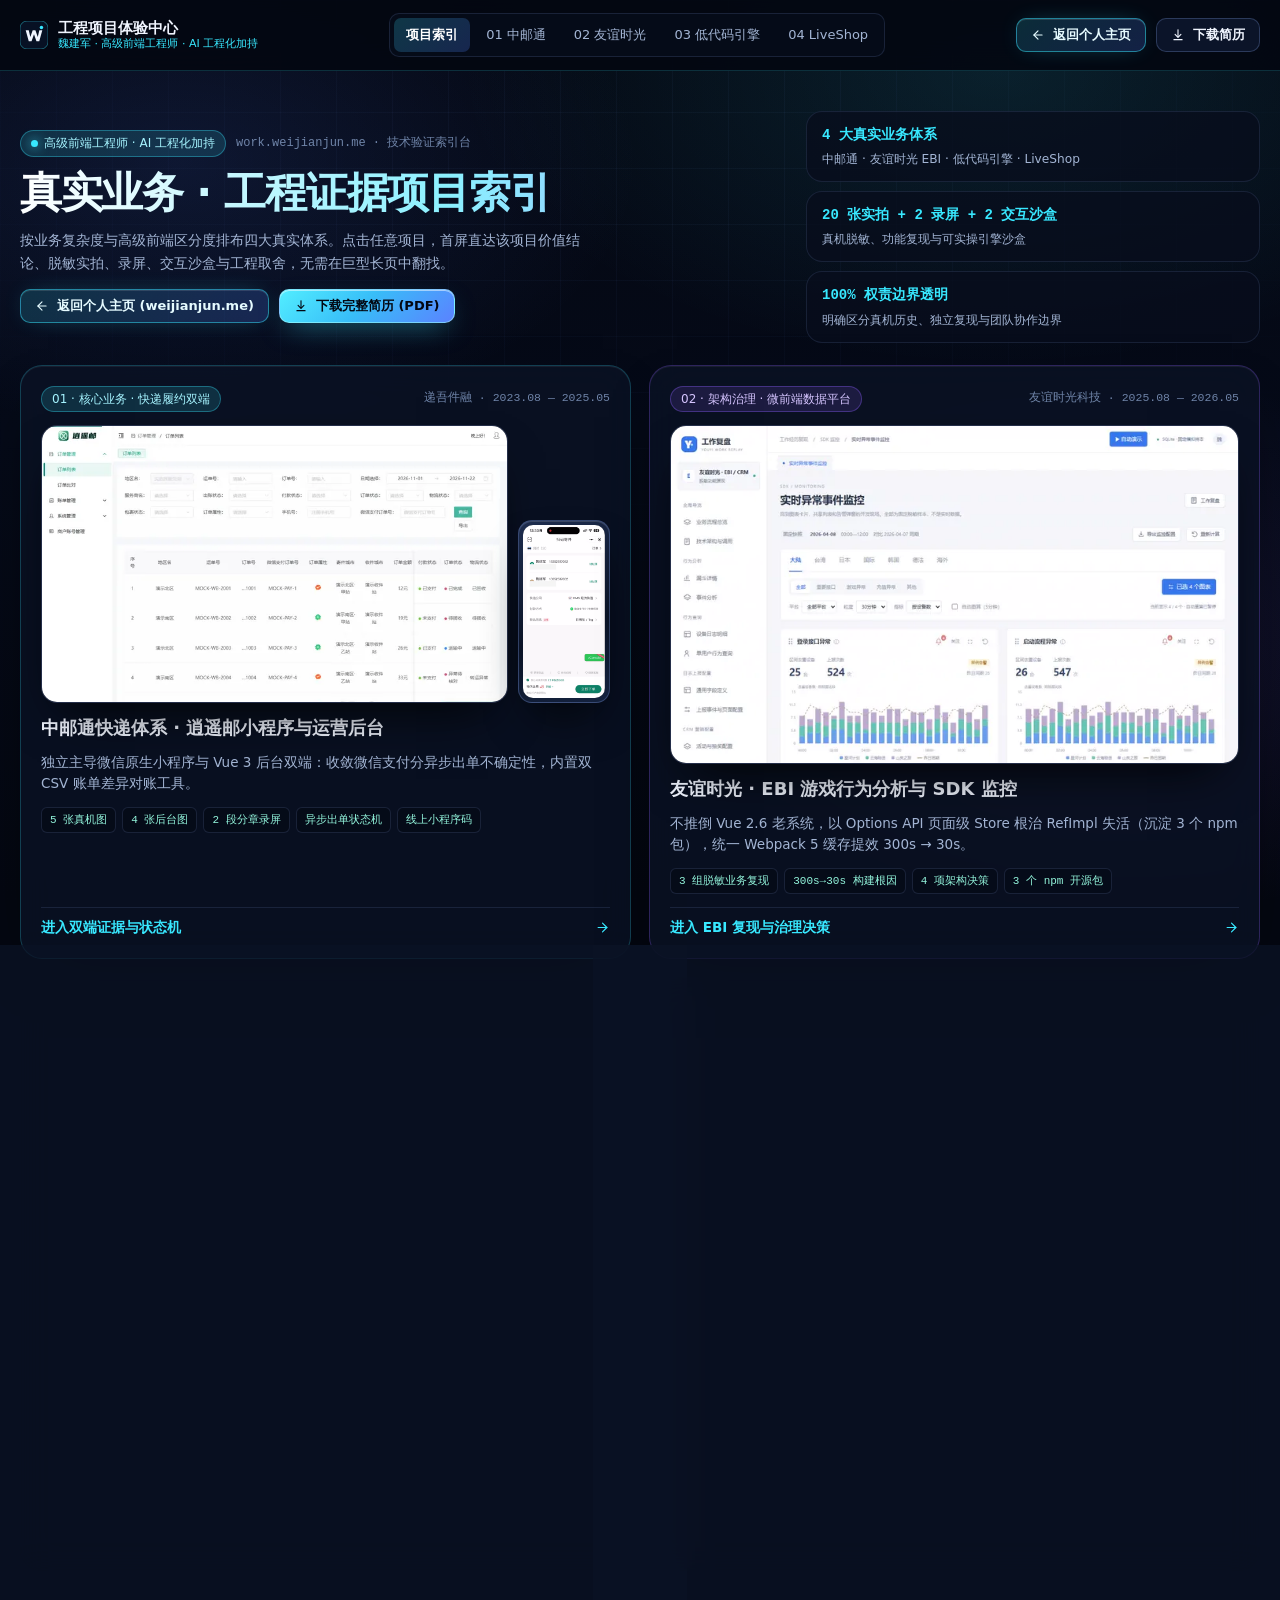
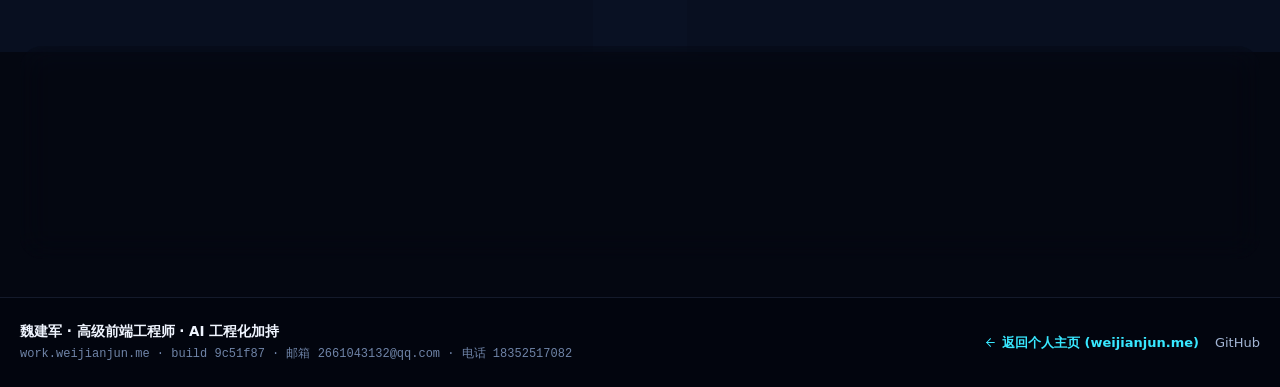
==== commit 6fb70c72: "deploy(work): 同步国内首屏性能优化产物 weijianjun-career@9c51f87 Source: weijianjun-career@9c51f8709c22f6056af37" ====
--- a/projects/analytics/index.html
+++ b/projects/analytics/index.html
@@ -10,8 +10,8 @@
     />
     <title>02 友谊时光 EBI 与微前端治理 · 工程证据｜魏建军</title>
     <link rel="icon" type="image/svg+xml" href="/favicon.svg" />
-    <script type="module" crossorigin src="/assets/index-Ce5Xj-GN.js"></script>
-    <link rel="stylesheet" crossorigin href="/assets/index-CG1ipgXD.css">
+    <script type="module" crossorigin src="/assets/index-3q_y2bvr.js"></script>
+    <link rel="stylesheet" crossorigin href="/assets/index-Bbz12IfG.css">
   </head>
   <body>
     <div id="app"></div>
--- a/assets/index-Bbz12IfG.css
+++ b/assets/index-Bbz12IfG.css
@@ -0,0 +1 @@
+:root{--bg-void: #040711;--bg-deep: #070d1b;--bg-surface: #0b1326;--bg-surface-elevated: #101b33;--bg-glass: rgba(11, 19, 38, .76);--bg-glass-strong: rgba(8, 14, 29, .9);--ink-primary: #f0f5ff;--ink-secondary: #a3b5d4;--ink-muted: #6f84a8;--ink-inverse: #040711;--cyan: #38e8ff;--cyan-soft: rgba(56, 232, 255, .14);--cyan-line: rgba(56, 232, 255, .42);--blue: #4f7cff;--blue-soft: rgba(79, 124, 255, .16);--violet: #8b5cf6;--violet-soft: rgba(139, 92, 246, .15);--emerald: #22d3a8;--emerald-soft: rgba(34, 211, 168, .14);--amber: #f5b942;--amber-soft: rgba(245, 185, 66, .14);--line-subtle: rgba(148, 179, 255, .12);--line-strong: rgba(148, 179, 255, .24);--specular: inset 0 1px 0 rgba(255, 255, 255, .06);--font-sans: "Inter", "PingFang SC", "Hiragino Sans GB", "Microsoft YaHei", "Noto Sans SC", system-ui, -apple-system, BlinkMacSystemFont, sans-serif;--font-mono: "JetBrains Mono", "Cascadia Mono", "SFMono-Regular", ui-monospace, Consolas, monospace;--radius-xs: 6px;--radius-sm: 10px;--radius-md: 16px;--radius-lg: 22px;--radius-pill: 999px;--container-max: 1240px;--nav-height: 70px;--ease-out: cubic-bezier(.22, 1, .36, 1)}*,*:before,*:after{box-sizing:border-box}html{scroll-behavior:smooth;color-scheme:dark;background-color:var(--bg-void);-webkit-text-size-adjust:100%}body{margin:0;min-height:100vh;font-family:var(--font-sans);font-size:15px;line-height:1.65;color:var(--ink-primary);background-color:var(--bg-void);overflow-x:clip;-webkit-font-smoothing:antialiased;-moz-osx-font-smoothing:grayscale}img,video,svg{display:block;max-width:100%}button,input,select,textarea{font:inherit;color:inherit}a{color:inherit;text-decoration:none}:focus-visible{outline:2px solid var(--cyan);outline-offset:3px;border-radius:var(--radius-xs)}.skip-link{position:fixed;top:-100px;left:16px;z-index:200;padding:10px 16px;border-radius:var(--radius-sm);background:var(--cyan);color:var(--ink-inverse);font-weight:600;transition:top .2s var(--ease-out)}.skip-link:focus{top:16px}.sr-only{position:absolute;width:1px;height:1px;padding:0;margin:-1px;overflow:hidden;clip:rect(0,0,0,0);white-space:nowrap;border:0}.space-shell{position:relative;min-height:100vh;isolation:isolate}.space-shell:before{content:"";position:fixed;inset:0;z-index:-2;pointer-events:none;background:radial-gradient(62% 48% at 78% 8%,rgba(56,232,255,.11),transparent 68%),radial-gradient(50% 42% at 14% 18%,rgba(79,124,255,.13),transparent 72%),radial-gradient(46% 42% at 88% 72%,rgba(139,92,246,.1),transparent 72%),linear-gradient(180deg,#040711,#050a18 48%,#040711)}.space-shell:after{content:"";position:fixed;inset:0;z-index:-1;pointer-events:none;background-image:linear-gradient(to right,rgba(130,170,255,.045) 1px,transparent 1px),linear-gradient(to bottom,rgba(130,170,255,.045) 1px,transparent 1px);background-size:56px 56px;mask-image:radial-gradient(ellipse 85% 65% at 50% 15%,#000 18%,transparent 82%);-webkit-mask-image:radial-gradient(ellipse 85% 65% at 50% 15%,#000 18%,transparent 82%)}.container{width:min(var(--container-max),calc(100% - 40px));margin-inline:auto}.section-block{position:relative;padding-block:clamp(44px,5.5vw,76px)}[id]{scroll-margin-top:86px}.section-block+.section-block:before{content:"";position:absolute;top:0;left:50%;transform:translate(-50%);width:min(var(--container-max),calc(100% - 40px));height:1px;background:linear-gradient(90deg,transparent,rgba(148,179,255,.18) 20%,rgba(56,232,255,.22) 50%,rgba(148,179,255,.18) 80%,transparent)}.eyebrow{display:inline-flex;align-items:center;gap:8px;font-family:var(--font-mono);font-size:12px;letter-spacing:.08em;text-transform:uppercase;color:var(--cyan)}.eyebrow-dot{width:7px;height:7px;border-radius:50%;background:var(--cyan);box-shadow:0 0 12px var(--cyan);flex-shrink:0}.section-header{display:grid;gap:12px;margin-bottom:clamp(28px,3.6vw,44px)}.section-header-split{display:flex;flex-wrap:wrap;align-items:flex-end;justify-content:space-between;gap:18px}.section-title{margin:0;font-size:clamp(26px,3.4vw,38px);line-height:1.18;letter-spacing:-.025em;font-weight:700;color:var(--ink-primary)}.section-lead{margin:0;max-width:66ch;font-size:15px;color:var(--ink-secondary)}.mono{font-family:var(--font-mono);font-variant-numeric:tabular-nums}.glass-panel{background:var(--bg-glass);border:1px solid var(--line-subtle);border-radius:var(--radius-lg);box-shadow:var(--specular),0 24px 56px -28px #000000d9;backdrop-filter:blur(16px);-webkit-backdrop-filter:blur(16px)}.glass-panel-interactive{transition:border-color .25s var(--ease-out),transform .25s var(--ease-out),box-shadow .25s var(--ease-out)}.glass-panel-interactive:hover{border-color:var(--cyan-line);box-shadow:var(--specular),0 26px 60px -24px #000000e6,0 0 0 1px #38e8ff1f}.badge{display:inline-flex;align-items:center;flex-wrap:wrap;gap:6px;max-width:100%;padding:4px 10px;border-radius:var(--radius-pill);font-size:12px;font-weight:500;line-height:1.35;border:1px solid var(--line-subtle);background:#101b33cc;color:var(--ink-secondary)}.badge-cyan{border-color:#38e8ff57;background:var(--cyan-soft);color:#a6f4ff}.badge-violet{border-color:#8b5cf65c;background:var(--violet-soft);color:#d6c5ff}.badge-emerald{border-color:#22d3a857;background:var(--emerald-soft);color:#93f5dc}.badge-amber{border-color:#f5b94257;background:var(--amber-soft);color:#fde19e}.tag-row{display:flex;flex-wrap:wrap;gap:8px}.tech-chip{display:inline-flex;align-items:center;padding:4px 10px;border-radius:var(--radius-xs);border:1px solid rgba(148,179,255,.14);background:#0f1930b8;color:#c5d5f2;font-family:var(--font-mono);font-size:12px;line-height:1.35}.btn{display:inline-flex;align-items:center;justify-content:center;gap:8px;padding:11px 20px;border-radius:var(--radius-sm);border:1px solid transparent;font-size:14px;font-weight:600;line-height:1.25;cursor:pointer;white-space:nowrap;transition:transform .2s var(--ease-out),background-color .2s var(--ease-out),border-color .2s var(--ease-out),box-shadow .2s var(--ease-out),color .2s var(--ease-out)}.btn:active{transform:translateY(1px)}.btn-sm{padding:8px 14px;font-size:13px}.btn-primary{background:linear-gradient(135deg,#52eeff,#38bdf8 48%,#5b82ff);color:#030712;border-color:#a5f3fc8c;box-shadow:0 10px 28px -10px #38e8ff8c,inset 0 1px #ffffff80}.btn-primary:hover{transform:translateY(-1px);box-shadow:0 14px 34px -10px #38e8ffb3,inset 0 1px #ffffffa6}.btn-portal{background:linear-gradient(135deg,#38e8ff29,#4f7cff38);border-color:#38e8ff7a;color:#e6fbff;box-shadow:inset 0 1px #ffffff1f,0 0 24px -10px #38e8ff73}.btn-portal:hover{transform:translateY(-1px);background:linear-gradient(135deg,#38e8ff42,#4f7cff57);border-color:var(--cyan);color:#fff}.btn-ghost{background:#101b33b8;border-color:var(--line-strong);color:var(--ink-primary)}.btn-ghost:hover{background:#182747e0;border-color:#94b3ff73}.btn-link{padding:6px 2px;background:transparent;color:var(--cyan);font-weight:500}.btn-link:hover{color:#a6f4ff}.optical-frame{position:relative;border-radius:var(--radius-md);border:1px solid rgba(148,179,255,.2);background:#070d1b;overflow:hidden;box-shadow:0 24px 48px -20px #000000e6,inset 0 1px #ffffff14}.optical-frame-bar{display:flex;align-items:center;justify-content:space-between;gap:10px;padding:8px 12px;background:linear-gradient(180deg,#0f1a31,#0a1224);border-bottom:1px solid rgba(148,179,255,.12)}.optical-dots{display:inline-flex;align-items:center;gap:5px;flex-shrink:0}.optical-dots span{width:7px;height:7px;border-radius:50%;background:#94b3ff47}.optical-dots span:first-child{background:#38e8ffa6}.optical-bar-label{font-family:var(--font-mono);font-size:11px;color:var(--ink-muted);overflow:hidden;text-overflow:ellipsis;white-space:nowrap}.optical-media-btn{display:block;width:100%;padding:0;border:0;background:#070d1b;cursor:zoom-in;position:relative;text-align:left}.optical-media-btn img{width:100%;height:auto;display:block;transition:transform .35s var(--ease-out)}.optical-media-btn:hover img{transform:scale(1.015)}.optical-zoom-hint{position:absolute;right:10px;bottom:10px;display:inline-flex;align-items:center;gap:5px;padding:5px 10px;border-radius:var(--radius-pill);background:#040711d6;border:1px solid rgba(56,232,255,.4);color:#e6fbff;font-size:11px;font-weight:500;-webkit-backdrop-filter:blur(8px);backdrop-filter:blur(8px)}.phone-bezel{position:relative;border-radius:22px;padding:6px;background:linear-gradient(160deg,#1e2d4f,#0b1326 60%,#152340);border:1px solid rgba(148,179,255,.26);box-shadow:0 24px 48px -18px #000000eb,inset 0 1px #ffffff24}.phone-bezel-screen{display:block;width:100%;padding:0;border:0;border-radius:16px;overflow:hidden;background:#fff;cursor:zoom-in}.phone-bezel-screen img{width:100%;height:auto;display:block}[data-reveal]{opacity:1;transform:translateY(0);transition:opacity .45s var(--ease-out),transform .45s var(--ease-out)}@media(max-width:768px){.container{width:min(var(--container-max),calc(100% - 28px))}}@media(max-width:480px){.btn{white-space:normal;text-align:center}.glass-panel,.optical-frame,.case-stack>*,.work-hero-stack>*{min-width:0}p,li{overflow-wrap:anywhere}.mono{overflow-wrap:break-word}}@media(prefers-reduced-motion:reduce){html{scroll-behavior:auto}*,*:before,*:after{animation-duration:.01ms!important;animation-iteration-count:1!important;transition-duration:.01ms!important}[data-reveal]{opacity:1;transform:none}}.app-icon[data-v-6edf1537]{flex-shrink:0}img[data-v-49644818]{display:block;width:100%;height:auto;background:#070d1b}.work-nav[data-v-8f239659]{position:sticky;top:0;z-index:80;border-bottom:1px solid rgba(56,232,255,.18);background:#040711e6;backdrop-filter:blur(18px);-webkit-backdrop-filter:blur(18px)}.work-nav-inner[data-v-8f239659]{min-height:var(--nav-height);display:flex;align-items:center;justify-content:space-between;gap:14px}.work-brand[data-v-8f239659]{display:inline-flex;align-items:center;gap:10px;min-width:0}.brand-mark[data-v-8f239659]{flex-shrink:0;display:inline-flex}.brand-copy[data-v-8f239659]{display:grid;line-height:1.2;min-width:0}.brand-title[data-v-8f239659]{font-size:14.5px;font-weight:700;color:var(--ink-primary)}.brand-sub[data-v-8f239659]{font-size:11px;color:var(--cyan);white-space:nowrap;overflow:hidden;text-overflow:ellipsis}.work-tabs[data-v-8f239659]{display:flex;align-items:center;gap:4px;padding:4px;border-radius:var(--radius-sm);border:1px solid rgba(148,179,255,.14);background:#070d1bd9}.work-tab[data-v-8f239659]{padding:6px 12px;border-radius:7px;font-size:13px;font-weight:500;color:var(--ink-secondary);white-space:nowrap;transition:background-color .2s var(--ease-out),color .2s var(--ease-out)}.work-tab[data-v-8f239659]:hover{color:var(--ink-primary)}.work-tab.is-active[data-v-8f239659]{background:linear-gradient(135deg,#38e8ff33,#4f7cff3d);color:#fff;font-weight:600}.work-nav-actions[data-v-8f239659]{display:flex;align-items:center;gap:10px;flex-shrink:0}.work-menu-btn[data-v-8f239659]{display:none;width:38px;height:38px;align-items:center;justify-content:center;border-radius:var(--radius-sm);border:1px solid var(--line-strong);background:#101b33cc;color:var(--ink-primary);cursor:pointer}.work-drawer[data-v-8f239659]{border-top:1px solid var(--line-subtle);background:#050915fa;padding-block:16px 22px}.work-drawer-inner[data-v-8f239659]{display:grid;gap:14px}.drawer-role[data-v-8f239659]{margin:0;font-size:12px;color:var(--cyan)}.drawer-tabs[data-v-8f239659]{display:grid;gap:6px}.drawer-tab[data-v-8f239659]{display:flex;align-items:center;justify-content:space-between;padding:11px 12px;border-radius:var(--radius-sm);border:1px solid rgba(148,179,255,.1);background:#101b3380;color:var(--ink-primary);font-size:14px}.drawer-tab.is-active[data-v-8f239659]{border-color:var(--cyan);background:#38e8ff24}.drawer-actions[data-v-8f239659]{display:grid;gap:10px}@media(max-width:1120px){.work-tabs[data-v-8f239659]{display:none}.work-menu-btn[data-v-8f239659]{display:inline-flex}}@media(max-width:720px){.brand-sub[data-v-8f239659],.work-resume-desktop[data-v-8f239659]{display:none}.return-home-cta[data-v-8f239659]{padding:8px 11px;font-size:12.5px}}.simulator-box[data-v-d9ebd5f1]{padding:clamp(20px,2.6vw,30px);display:grid;gap:18px;border-color:#38e8ff47;background:radial-gradient(50% 60% at 100% 0%,rgba(56,232,255,.08),transparent 65%),#070d1be0}.sim-heading[data-v-d9ebd5f1]{display:grid;gap:6px}.sim-title[data-v-d9ebd5f1]{margin:0;font-size:clamp(18px,2.1vw,23px);color:var(--ink-primary)}.sim-desc[data-v-d9ebd5f1]{margin:0;font-size:13.5px;color:var(--ink-secondary)}.inline-code[data-v-d9ebd5f1]{padding:2px 6px;border-radius:5px;background:#38e8ff1a;color:#a6f4ff;font-size:12px;overflow-wrap:anywhere;word-break:break-word}.sim-tabs[data-v-d9ebd5f1]{display:grid;grid-template-columns:repeat(4,minmax(0,1fr));gap:8px}.sim-tab[data-v-d9ebd5f1]{display:grid;gap:4px;padding:12px;border-radius:var(--radius-sm);border:1px solid rgba(148,179,255,.14);background:#040813c7;text-align:left;cursor:pointer;transition:border-color .2s var(--ease-out),background-color .2s var(--ease-out)}.sim-tab[data-v-d9ebd5f1]:hover{border-color:#38e8ff5c}.sim-tab.is-active[data-v-d9ebd5f1]{border-color:var(--cyan);background:linear-gradient(135deg,#38e8ff29,#4f7cff2e)}.sim-tab-badge[data-v-d9ebd5f1]{font-size:10px;color:var(--cyan);letter-spacing:.06em}.sim-tab-label[data-v-d9ebd5f1]{font-size:13px;font-weight:600;color:var(--ink-primary)}.sim-stage[data-v-d9ebd5f1]{display:grid;gap:14px}.sim-trigger[data-v-d9ebd5f1]{display:flex;flex-wrap:wrap;align-items:center;gap:10px;padding:12px 14px;border-radius:var(--radius-sm);background:#0b1326d9;border:1px solid var(--line-subtle)}.trigger-tag[data-v-d9ebd5f1]{font-size:11px;color:var(--cyan);padding:2px 8px;border-radius:4px;background:var(--cyan-soft)}.trigger-text[data-v-d9ebd5f1]{margin:0;font-size:13.5px;color:#dce9ff}.sim-timeline[data-v-d9ebd5f1]{margin:0;padding:0;list-style:none;display:grid;grid-template-columns:repeat(auto-fit,minmax(min(230px,100%),1fr));gap:12px}.sim-step[data-v-d9ebd5f1]{padding:15px;border-radius:var(--radius-sm);border:1px solid rgba(148,179,255,.15);background:#050a16d1;display:grid;gap:8px;align-content:start}.step-head[data-v-d9ebd5f1]{display:flex;align-items:center;justify-content:space-between;gap:8px}.step-time[data-v-d9ebd5f1]{font-size:12.5px;font-weight:700;color:var(--cyan)}.step-action[data-v-d9ebd5f1]{margin:0;font-size:13.5px;font-weight:600;color:var(--ink-primary)}.step-guard[data-v-d9ebd5f1]{margin:0;font-size:12.5px;color:var(--ink-secondary)}.guard-prefix[data-v-d9ebd5f1]{color:#93f5dc;font-weight:600}.sim-outcome[data-v-d9ebd5f1]{display:flex;flex-wrap:wrap;align-items:center;justify-content:space-between;gap:12px;padding:13px 16px;border-radius:var(--radius-sm);border:1px solid rgba(34,211,168,.34);background:#22d3a814}.outcome-pill[data-v-d9ebd5f1]{display:flex;flex-wrap:wrap;align-items:center;gap:10px}.outcome-kicker[data-v-d9ebd5f1]{font-size:11px;color:#93f5dc}.outcome-val[data-v-d9ebd5f1]{font-size:14px;font-weight:700;color:#fff}.outcome-ux[data-v-d9ebd5f1]{margin:0;font-size:13px;color:#cde8e2}@media(max-width:960px){.sim-tabs[data-v-d9ebd5f1]{grid-template-columns:repeat(2,minmax(0,1fr))}}@media(max-width:560px){.sim-tabs[data-v-d9ebd5f1]{grid-template-columns:1fr}}.value-trio[data-v-51963f14]{display:grid;grid-template-columns:repeat(3,minmax(0,1fr));gap:12px;padding-top:4px}.trio-item[data-v-51963f14]{padding:13px 15px;border-radius:var(--radius-sm);border:1px solid var(--line-subtle);background:#050a16c7;display:grid;gap:5px;align-content:start}.accent-cyan .trio-kicker[data-v-51963f14]{color:var(--cyan)}.accent-violet .trio-kicker[data-v-51963f14]{color:#c4b5fd}.accent-emerald .trio-kicker[data-v-51963f14]{color:var(--emerald)}.trio-item.is-highlight[data-v-51963f14]{border-color:#38e8ff47;background:#091428db}.accent-violet .trio-item.is-highlight[data-v-51963f14]{border-color:#8b5cf657;background:#140e2ab8}.accent-emerald .trio-item.is-highlight[data-v-51963f14]{border-color:#22d3a852;background:#071822c7}.trio-kicker[data-v-51963f14]{font-size:11px;font-weight:700;letter-spacing:.05em;white-space:nowrap}.trio-text[data-v-51963f14]{margin:0;font-size:13px;line-height:1.55;color:#dce8ff}@media(max-width:900px){.value-trio[data-v-51963f14]{grid-template-columns:1fr}}.decisions-shell[data-v-6d3bfef0]{padding:clamp(20px,2.6vw,28px);display:grid;gap:16px}.decisions-head[data-v-6d3bfef0]{display:flex;flex-wrap:wrap;align-items:flex-end;justify-content:space-between;gap:12px}.decisions-heading[data-v-6d3bfef0]{margin:4px 0 0;font-size:clamp(17px,2vw,20px);color:var(--ink-primary)}.decisions-grid[data-v-6d3bfef0]{display:grid;grid-template-columns:repeat(2,minmax(0,1fr));gap:14px;align-items:start}.decision-card[data-v-6d3bfef0]{border-radius:var(--radius-md);border:1px solid var(--line-subtle);background:#050a16cc;transition:border-color .2s var(--ease-out);overflow:hidden}.decision-card.is-open[data-v-6d3bfef0]{border-color:#94b3ff42}.decision-trigger[data-v-6d3bfef0]{width:100%;padding:16px 18px;border:0;background:transparent;text-align:left;cursor:pointer;display:grid;gap:7px}.decision-trigger:hover .decision-toggle-hint[data-v-6d3bfef0]{color:var(--ink-primary)}.decision-trigger-top[data-v-6d3bfef0]{display:flex;align-items:center;justify-content:space-between;gap:10px}.decision-index[data-v-6d3bfef0]{font-size:11px;letter-spacing:.08em;white-space:nowrap}.accent-cyan .decision-index[data-v-6d3bfef0]{color:var(--cyan)}.accent-violet .decision-index[data-v-6d3bfef0]{color:#c4b5fd}.accent-emerald .decision-index[data-v-6d3bfef0]{color:var(--emerald)}.decision-toggle-hint[data-v-6d3bfef0]{font-size:12px;color:var(--ink-muted);white-space:nowrap}.decision-title[data-v-6d3bfef0]{margin:0;font-size:15.5px;line-height:1.35;color:var(--ink-primary)}.decision-summary[data-v-6d3bfef0]{margin:0;font-size:13px;line-height:1.5;color:#a6f4ff}.decision-summary strong[data-v-6d3bfef0]{color:var(--emerald)}.decision-body[data-v-6d3bfef0]{padding:0 18px 18px;display:grid;gap:8px}.decision-row[data-v-6d3bfef0]{margin:0;font-size:13.2px;color:var(--ink-secondary)}.decision-row strong[data-v-6d3bfef0]{color:var(--ink-primary)}.decision-outcome[data-v-6d3bfef0]{margin:2px 0 0;padding-top:8px;border-top:1px solid var(--line-subtle);font-size:13.2px;color:#a6f4ff}.decision-outcome strong[data-v-6d3bfef0]{color:var(--emerald)}@media(max-width:820px){.decisions-grid[data-v-6d3bfef0]{grid-template-columns:1fr}}.case-section[data-v-b90bb17e]{padding-top:16px;padding-bottom:clamp(24px,3.2vw,40px)}.case-stack[data-v-b90bb17e]{display:grid;gap:18px}.case-header[data-v-b90bb17e]{padding:clamp(20px,2.8vw,30px);display:grid;gap:15px;border-color:#38e8ff42}.case-header-top[data-v-b90bb17e]{display:flex;flex-wrap:wrap;align-items:center;justify-content:space-between;gap:12px}.case-badges[data-v-b90bb17e]{display:flex;flex-wrap:wrap;align-items:center;gap:10px}.case-period[data-v-b90bb17e]{font-size:12px;color:var(--ink-muted)}.subview-switch[data-v-b90bb17e]{display:flex;flex-wrap:wrap;gap:6px;padding:4px;border-radius:var(--radius-sm);border:1px solid rgba(148,179,255,.14);background:#040813cc}.subview-btn[data-v-b90bb17e]{padding:6px 12px;border:1px solid transparent;border-radius:7px;background:transparent;color:var(--ink-secondary);font-size:12.5px;font-weight:500;cursor:pointer}.subview-btn.is-active[data-v-b90bb17e]{border-color:#38e8ff73;background:#38e8ff29;color:#fff;font-weight:600}.case-title[data-v-b90bb17e]{margin:0;font-size:clamp(22px,2.8vw,32px);line-height:1.22;color:var(--ink-primary)}.case-subtitle[data-v-b90bb17e]{margin:0;font-size:14px;color:var(--ink-secondary);max-width:78ch}.lifecycle-grid[data-v-b90bb17e]{display:grid;grid-template-columns:repeat(4,minmax(0,1fr));gap:12px;padding-top:2px}.lifecycle-node[data-v-b90bb17e]{padding:13px 14px;border-radius:var(--radius-sm);border:1px solid var(--line-subtle);background:#050a16c7;display:grid;gap:5px;align-content:start}.lifecycle-top[data-v-b90bb17e]{display:flex;align-items:center;justify-content:space-between;gap:8px}.lifecycle-step[data-v-b90bb17e]{font-size:12px;font-weight:700;color:var(--cyan);white-space:nowrap}.lifecycle-title[data-v-b90bb17e]{margin:0;font-size:13.8px;color:var(--ink-primary)}.lifecycle-detail[data-v-b90bb17e]{margin:0;font-size:12.2px;color:var(--ink-secondary)}.evidence-panel[data-v-b90bb17e]{padding:clamp(18px,2.4vw,28px);display:grid;gap:18px}.panel-header[data-v-b90bb17e]{display:flex;flex-wrap:wrap;align-items:flex-end;justify-content:space-between;gap:14px}.panel-title[data-v-b90bb17e]{margin:4px 0 0;font-size:clamp(17.5px,2vw,21px);color:var(--ink-primary)}.mini-spotlight[data-v-b90bb17e]{display:grid;grid-template-columns:minmax(0,1.45fr) minmax(0,.85fr);gap:16px}.video-trigger-card[data-v-b90bb17e]{display:grid;grid-template-columns:126px minmax(0,1fr);gap:16px;padding:16px;border-radius:var(--radius-md);border:1px solid rgba(56,232,255,.22);background:#050a16d1;align-items:center}.video-thumb[data-v-b90bb17e]{position:relative;width:126px;height:220px;border-radius:14px;overflow:hidden;border:1px solid rgba(148,179,255,.24);background:#fff}.video-thumb img[data-v-b90bb17e]{width:100%;height:100%;object-fit:cover;object-position:top}.play-overlay-btn[data-v-b90bb17e]{position:absolute;inset:0;display:flex;flex-direction:column;align-items:center;justify-content:center;gap:6px;border:0;background:#0407118f;color:#fff;font-size:12px;font-weight:600;cursor:pointer;transition:background-color .2s var(--ease-out)}.play-overlay-btn[data-v-b90bb17e]:hover{background:#0407115c}.video-info[data-v-b90bb17e]{display:grid;gap:9px;justify-items:start}.video-title[data-v-b90bb17e]{margin:0;font-size:15.5px;color:var(--ink-primary)}.video-desc[data-v-b90bb17e]{margin:0;font-size:13px;color:var(--ink-secondary)}.chapter-pills[data-v-b90bb17e]{display:flex;flex-wrap:wrap;gap:6px}.chapter-pill[data-v-b90bb17e]{padding:4px 9px;border-radius:5px;border:1px solid var(--line-subtle);background:#0b1326cc;font-size:11.5px;color:#a6f4ff;cursor:pointer;transition:border-color .2s var(--ease-out)}.chapter-pill[data-v-b90bb17e]:hover{border-color:var(--cyan)}.qr-card[data-v-b90bb17e]{display:flex;align-items:center;gap:16px;padding:16px;border-radius:var(--radius-md);border:1px solid var(--line-subtle);background:#050a16d1}.qr-img-btn[data-v-b90bb17e]{flex-shrink:0;width:138px;padding:10px;border-radius:var(--radius-sm);border:1px solid rgba(56,232,255,.34);background:#fff;cursor:zoom-in;display:flex;align-items:center;justify-content:center}.qr-img-btn img[data-v-b90bb17e]{width:100%;height:auto;display:block}.qr-meta[data-v-b90bb17e]{display:grid;gap:6px;justify-items:start}.qr-name[data-v-b90bb17e]{margin:0;font-size:14px;font-weight:700;color:var(--ink-primary)}.qr-caption[data-v-b90bb17e]{margin:0;font-size:12px;color:var(--ink-secondary)}.phone-strip[data-v-b90bb17e]{display:grid;grid-template-columns:repeat(5,minmax(0,1fr));gap:14px}.phone-shot-card[data-v-b90bb17e]{display:grid;gap:10px;align-content:start;min-width:0}.phone-shot-card img[data-v-b90bb17e]{width:100%;height:auto;aspect-ratio:9 / 19;object-fit:cover;object-position:top}.admin-video-note[data-v-b90bb17e]{margin:0;display:flex;flex-wrap:wrap;align-items:center;gap:10px;font-size:13px;color:var(--ink-secondary)}.admin-grid[data-v-b90bb17e]{display:grid;grid-template-columns:repeat(2,minmax(0,1fr));gap:16px}.desktop-shot-card[data-v-b90bb17e]{display:grid;gap:10px;align-content:start}.desktop-shot-card img[data-v-b90bb17e]{aspect-ratio:16 / 10;object-fit:cover;object-position:top left}.shot-copy[data-v-b90bb17e]{display:grid;gap:4px;min-width:0}.shot-tag[data-v-b90bb17e]{font-size:11px;color:var(--cyan)}.shot-title[data-v-b90bb17e]{margin:0;font-size:14px;font-weight:600;color:var(--ink-primary)}.shot-caption[data-v-b90bb17e]{margin:0;font-size:12.2px;color:var(--ink-secondary);overflow-wrap:anywhere}@media(max-width:1100px){.lifecycle-grid[data-v-b90bb17e]{grid-template-columns:repeat(2,minmax(0,1fr))}.mini-spotlight[data-v-b90bb17e]{grid-template-columns:1fr}.phone-strip[data-v-b90bb17e]{grid-template-columns:repeat(3,minmax(0,1fr))}}@media(max-width:760px){.admin-grid[data-v-b90bb17e],.lifecycle-grid[data-v-b90bb17e]{grid-template-columns:1fr}.video-trigger-card[data-v-b90bb17e],.qr-card[data-v-b90bb17e]{grid-template-columns:1fr;flex-direction:column;align-items:flex-start}.video-thumb[data-v-b90bb17e]{width:136px}.phone-strip[data-v-b90bb17e]{grid-template-columns:repeat(2,minmax(0,1fr))}}.case-section[data-v-91dfc165]{padding-top:16px;padding-bottom:clamp(24px,3.2vw,40px)}.case-stack[data-v-91dfc165]{display:grid;gap:18px}.case-header[data-v-91dfc165]{padding:clamp(20px,2.8vw,30px);display:grid;gap:15px;border-color:#8b5cf657;background:radial-gradient(50% 80% at 100% 0%,rgba(139,92,246,.12),transparent 65%),var(--bg-glass)}.case-badges[data-v-91dfc165]{display:flex;flex-wrap:wrap;align-items:center;gap:10px}.case-period[data-v-91dfc165]{font-size:12px;color:var(--ink-muted)}.case-title[data-v-91dfc165]{margin:0;font-size:clamp(22px,2.8vw,32px);line-height:1.22;color:var(--ink-primary)}.case-subtitle[data-v-91dfc165]{margin:0;font-size:14px;color:var(--ink-secondary);max-width:78ch}.governance-strip[data-v-91dfc165]{display:grid;grid-template-columns:repeat(3,minmax(0,1fr));gap:12px;padding-top:2px}.gov-stat[data-v-91dfc165]{padding:13px 15px;border-radius:var(--radius-sm);border:1px solid rgba(139,92,246,.25);background:#060b18c7;display:grid;gap:4px}.gov-val[data-v-91dfc165]{font-size:15.5px;font-weight:700;color:#c4b5fd}.gov-label[data-v-91dfc165]{font-size:12.2px;color:var(--ink-secondary)}.gov-link[data-v-91dfc165]{color:var(--cyan);text-decoration:underline;text-underline-offset:2px}.replay-workbench[data-v-91dfc165]{padding:clamp(18px,2.4vw,28px);display:grid;gap:18px}.replay-top[data-v-91dfc165]{display:flex;flex-wrap:wrap;align-items:flex-end;justify-content:space-between;gap:14px}.replay-title[data-v-91dfc165]{margin:4px 0 0;font-size:clamp(17.5px,2vw,21px);color:var(--ink-primary)}.replay-tabs[data-v-91dfc165]{display:flex;flex-wrap:wrap;gap:6px}.replay-tab[data-v-91dfc165]{padding:7px 12px;border-radius:var(--radius-pill);border:1px solid var(--line-subtle);background:#050a16cc;color:var(--ink-secondary);font-size:12.5px;font-weight:500;cursor:pointer}.replay-tab.is-active[data-v-91dfc165]{border-color:#8b5cf6a6;background:var(--violet-soft);color:#fff}.replay-main[data-v-91dfc165]{display:grid;grid-template-columns:minmax(0,1.38fr) minmax(0,.82fr);gap:18px;align-items:start}.replay-primary img[data-v-91dfc165]{aspect-ratio:16 / 10.6;object-fit:cover;object-position:top left}.replay-sidebar[data-v-91dfc165]{display:grid;gap:14px}.active-shot-info[data-v-91dfc165]{display:grid;gap:6px;justify-items:start}.shot-heading[data-v-91dfc165]{margin:0;font-size:16px;color:var(--ink-primary)}.shot-desc[data-v-91dfc165]{margin:0;font-size:13px;color:var(--ink-secondary)}.thumb-list[data-v-91dfc165]{display:grid;gap:8px}.thumb-item[data-v-91dfc165]{display:grid;grid-template-columns:88px minmax(0,1fr);gap:10px;padding:8px;border-radius:var(--radius-sm);border:1px solid var(--line-subtle);background:#050a16c7;text-align:left;cursor:pointer;align-items:center}.thumb-item.is-active[data-v-91dfc165]{border-color:var(--cyan);background:#38e8ff1a}.thumb-item img[data-v-91dfc165]{width:88px;height:56px;object-fit:cover;object-position:top left;border-radius:5px;background:#0b1326}.thumb-meta[data-v-91dfc165]{display:grid;gap:2px}.thumb-tag[data-v-91dfc165]{font-size:10.5px;color:var(--cyan)}.thumb-title[data-v-91dfc165]{font-size:12.5px;font-weight:600;color:var(--ink-primary)}.provenance-note[data-v-91dfc165]{margin:0;font-size:12px;color:var(--ink-muted);line-height:1.5}@media(max-width:1024px){.replay-main[data-v-91dfc165],.governance-strip[data-v-91dfc165]{grid-template-columns:1fr}}.case-section[data-v-a6f093f6]{padding-top:16px;padding-bottom:clamp(24px,3.2vw,40px)}.case-stack[data-v-a6f093f6]{display:grid;gap:20px}.case-header[data-v-a6f093f6],.arch-panel[data-v-a6f093f6],.sandbox-shell[data-v-a6f093f6]{padding:clamp(20px,2.8vw,30px);display:grid;gap:16px}.case-header[data-v-a6f093f6]{border-color:#38e8ff3d;background:radial-gradient(60% 85% at 100% 0%,rgba(56,232,255,.09),transparent 68%),var(--bg-glass)}.case-badges[data-v-a6f093f6]{display:flex;flex-wrap:wrap;align-items:center;justify-content:space-between;gap:10px}.case-period[data-v-a6f093f6]{font-size:12px;color:var(--ink-muted)}.case-title[data-v-a6f093f6]{margin:0;font-size:clamp(22px,2.8vw,32px);line-height:1.2;letter-spacing:-.02em;color:var(--ink-primary)}.case-subtitle[data-v-a6f093f6]{margin:0;font-size:14.5px;color:var(--ink-secondary);max-width:78ch}.governance-strip[data-v-a6f093f6]{display:grid;grid-template-columns:repeat(3,minmax(0,1fr));gap:12px;padding-top:4px}.gov-stat[data-v-a6f093f6]{padding:13px 15px;border-radius:var(--radius-sm);border:1px solid rgba(56,232,255,.22);background:#070d1bc7;display:grid;gap:4px}.gov-val[data-v-a6f093f6]{font-size:15px;font-weight:700;color:var(--cyan)}.gov-label[data-v-a6f093f6]{font-size:12.5px;color:var(--ink-secondary)}.panel-top[data-v-a6f093f6]{display:flex;flex-wrap:wrap;align-items:flex-end;justify-content:space-between;gap:14px}.panel-heading[data-v-a6f093f6]{margin:6px 0 0;font-size:clamp(18px,2vw,22px);color:var(--ink-primary)}.arch-legend[data-v-a6f093f6]{display:flex;flex-wrap:wrap;gap:14px;font-size:12.5px;color:var(--ink-secondary)}.legend-item[data-v-a6f093f6]{display:inline-flex;align-items:center;gap:6px}.dot[data-v-a6f093f6]{width:9px;height:9px;border-radius:3px;display:inline-block}.dot-mine[data-v-a6f093f6]{background:var(--cyan);box-shadow:0 0 8px #38e8ffa6}.dot-base[data-v-a6f093f6]{background:#94b3ff59}.arch-layers[data-v-a6f093f6]{display:grid;gap:10px}.arch-layer[data-v-a6f093f6]{padding:14px 16px;border-radius:var(--radius-md);border:1px solid var(--line-subtle);background:#070d1bb8;display:grid;grid-template-columns:195px minmax(0,1fr);gap:14px;align-items:start}.arch-layer.is-partial[data-v-a6f093f6]{border-color:#38e8ff4d;background:#091428cc}.arch-layer.is-owned[data-v-a6f093f6]{border-color:#22d3a880;background:linear-gradient(120deg,#0a202ce0,#09152ae0)}.layer-meta[data-v-a6f093f6]{display:grid;gap:6px;justify-items:start}.layer-meta strong[data-v-a6f093f6]{font-size:14.5px;color:var(--ink-primary)}.chip-wrap[data-v-a6f093f6]{display:flex;flex-wrap:wrap;gap:8px}.arch-chip[data-v-a6f093f6]{padding:6px 10px;border-radius:var(--radius-xs);border:1px solid rgba(148,179,255,.14);background:#0d162ab8;font-size:12.5px;color:var(--ink-secondary)}.arch-chip.is-mine[data-v-a6f093f6]{border-color:#38e8ff6b;background:#38e8ff1c;color:#e6fbff;font-weight:600}.sandbox-tabs[data-v-a6f093f6]{display:flex;flex-wrap:wrap;gap:6px;padding:4px;border-radius:var(--radius-sm);border:1px solid var(--line-subtle);background:#050a16e0}.sandbox-tab[data-v-a6f093f6]{padding:8px 13px;border:0;border-radius:7px;background:transparent;color:var(--ink-secondary);font-size:13px;font-weight:600;cursor:pointer;transition:background-color .2s var(--ease-out),color .2s var(--ease-out)}.sandbox-tab[data-v-a6f093f6]:hover{color:var(--ink-primary)}.sandbox-tab.is-active[data-v-a6f093f6]{background:linear-gradient(135deg,#38e8ff38,#4f7cff47);color:#fff}.sandbox-body[data-v-a6f093f6]{display:grid;gap:14px}.sandbox-status-bar[data-v-a6f093f6]{display:flex;flex-wrap:wrap;align-items:center;justify-content:space-between;gap:10px;padding-bottom:12px;border-bottom:1px solid var(--line-subtle)}.status-title[data-v-a6f093f6]{font-size:12.5px;color:var(--cyan)}.pill-group[data-v-a6f093f6]{display:flex;flex-wrap:wrap;gap:6px}.workbench-grid[data-v-a6f093f6]{display:grid;grid-template-columns:minmax(0,270px) minmax(0,1fr);gap:16px;align-items:start}.config-pane[data-v-a6f093f6],.chart-stage[data-v-a6f093f6]{padding:15px;border-radius:var(--radius-md);border:1px solid var(--line-subtle);background:#060c1ad1;display:grid;gap:12px}.pane-label[data-v-a6f093f6]{margin:0;font-size:11px;letter-spacing:.08em;color:var(--cyan)}.form-group[data-v-a6f093f6]{display:grid;gap:5px}.field-lbl[data-v-a6f093f6]{font-size:12.5px;font-weight:600;color:var(--ink-primary)}.neon-select[data-v-a6f093f6],.neon-input[data-v-a6f093f6]{width:100%;min-height:36px;padding:6px 10px;border-radius:var(--radius-xs);border:1px solid var(--line-strong);background:#0b1326f2;color:var(--ink-primary);font-size:13px}.neon-select[data-v-a6f093f6]:disabled,.neon-input[data-v-a6f093f6]:disabled{opacity:.55;cursor:not-allowed}.seg-3[data-v-a6f093f6]{display:grid;grid-template-columns:repeat(3,minmax(0,1fr));gap:5px}.seg-3 button[data-v-a6f093f6]{min-height:34px;border-radius:var(--radius-xs);border:1px solid var(--line-strong);background:#0b1326d9;color:var(--ink-secondary);font-size:12px;font-weight:600;cursor:pointer}.seg-3 button.is-active[data-v-a6f093f6]{border-color:var(--cyan);background:#38e8ff29;color:#fff}.neon-check[data-v-a6f093f6]{display:flex;align-items:center;gap:8px;font-size:13px;color:var(--ink-primary);cursor:pointer}.neon-check input[data-v-a6f093f6]{width:15px;height:15px;accent-color:var(--cyan)}.stage-pane[data-v-a6f093f6]{display:grid;gap:14px;min-width:0}.chart-stage-head[data-v-a6f093f6]{display:flex;flex-wrap:wrap;align-items:center;justify-content:space-between;gap:8px}.legend-bar[data-v-a6f093f6]{display:flex;flex-wrap:wrap;gap:6px}.legend-chip[data-v-a6f093f6]{display:inline-flex;align-items:center;gap:6px;padding:4px 9px;border-radius:var(--radius-xs);border:1px solid var(--line-subtle);background:#101b33cc;color:var(--ink-primary);font-size:12px;cursor:pointer}.legend-chip.is-off[data-v-a6f093f6]{opacity:.4;text-decoration:line-through}.swatch[data-v-a6f093f6]{width:9px;height:9px;border-radius:2px;display:inline-block}.swatch-0[data-v-a6f093f6]{background:#22d3a8}.swatch-1[data-v-a6f093f6]{background:#38e8ff}.swatch-2[data-v-a6f093f6]{background:#f5b942}.swatch-3[data-v-a6f093f6]{background:#8b5cf6}.chart-svg[data-v-a6f093f6]{width:100%;height:auto}.grid-line[data-v-a6f093f6]{stroke:#94b3ff24;stroke-width:1}.axis-lbl[data-v-a6f093f6]{fill:#98aecf;font-size:11.5px}.val-lbl[data-v-a6f093f6]{fill:#f0f5ff;font-size:11px;font-weight:700}.bar-seg[data-v-a6f093f6]{cursor:pointer;transition:opacity .15s ease}.bar-seg[data-v-a6f093f6]:hover,.bar-seg[data-v-a6f093f6]:focus-visible{opacity:.82}.hover-readout[data-v-a6f093f6]{padding:8px 11px;border-radius:var(--radius-xs);border:1px solid rgba(56,232,255,.2);background:#0b162dd1;font-size:12px;color:#b9ecff}.inspector-box[data-v-a6f093f6]{border-radius:var(--radius-md);border:1px solid var(--line-subtle);background:#040814;overflow:hidden}.inspector-bar[data-v-a6f093f6]{display:flex;flex-wrap:wrap;gap:6px;padding:8px 10px;border-bottom:1px solid var(--line-subtle);background:#0b1326e6}.inspector-bar button[data-v-a6f093f6]{padding:5px 10px;border:0;border-radius:var(--radius-xs);background:transparent;color:var(--ink-muted);font-size:12px;font-weight:600;cursor:pointer}.inspector-bar button.is-active[data-v-a6f093f6]{background:#38e8ff2e;color:#e6fbff}.code-out[data-v-a6f093f6]{margin:0;padding:12px 14px;font-family:var(--font-mono);font-size:12px;line-height:1.55;color:#cde3ff;overflow-x:auto;max-height:230px}.dark-table[data-v-a6f093f6]{width:100%;border-collapse:collapse;font-size:12.5px}.dark-table th[data-v-a6f093f6],.dark-table td[data-v-a6f093f6]{padding:8px 10px;border-bottom:1px solid rgba(148,179,255,.12);text-align:left;font-variant-numeric:tabular-nums}.dark-table th[data-v-a6f093f6]{color:var(--cyan);font-weight:600}.dark-table td.is-zero[data-v-a6f093f6]{color:var(--amber);font-weight:700}.preset-row[data-v-a6f093f6]{display:flex;flex-wrap:wrap;gap:8px}.preset-desc[data-v-a6f093f6]{margin:0;font-size:13px;color:var(--ink-secondary)}.perm-grid[data-v-a6f093f6]{display:grid;grid-template-columns:minmax(0,1.15fr) minmax(0,1fr);gap:16px;align-items:start}.guard-box[data-v-a6f093f6]{padding:9px 11px;border-radius:var(--radius-xs);border:1px solid rgba(34,211,168,.3);background:#22d3a814;font-size:12.5px;color:#b7f7e6}.preview-field[data-v-a6f093f6]{display:grid;gap:5px}.preview-head[data-v-a6f093f6]{display:flex;align-items:center;justify-content:space-between;gap:8px;font-size:12.5px}.hidden-strip[data-v-a6f093f6]{padding-top:10px;border-top:1px dashed var(--line-strong);display:flex;flex-wrap:wrap;align-items:center;gap:6px}.hidden-lbl[data-v-a6f093f6]{font-size:11.5px;color:var(--ink-muted)}.crud-grid[data-v-a6f093f6]{display:grid;grid-template-columns:minmax(0,320px) minmax(0,1fr);gap:16px;align-items:start}.map-row[data-v-a6f093f6]{display:grid;grid-template-columns:minmax(0,1fr) 16px minmax(0,1fr);gap:6px;align-items:center;font-size:12px}.map-src[data-v-a6f093f6]{padding:6px 8px;border-radius:var(--radius-xs);background:#101b33d9;color:var(--ink-secondary)}.task-stack[data-v-a6f093f6]{display:grid;gap:10px}.task-card[data-v-a6f093f6]{padding:13px 15px;border-radius:var(--radius-md);border:1px solid var(--line-subtle);background:#060c1ad6;display:grid;gap:8px}.task-head[data-v-a6f093f6]{display:flex;flex-wrap:wrap;align-items:center;justify-content:space-between;gap:8px;font-size:13px}.task-meta[data-v-a6f093f6]{margin:0;font-size:11.5px;color:var(--ink-muted)}.progress-svg[data-v-a6f093f6]{width:100%;height:8px}.error-detail[data-v-a6f093f6]{padding:9px 11px;border-radius:var(--radius-xs);border:1px solid rgba(245,185,66,.35);background:#f5b94214;font-size:12px;color:#fde19e;display:grid;gap:4px}.poll-console[data-v-a6f093f6]{padding:12px 14px;border-radius:var(--radius-md);border:1px solid var(--line-subtle);background:#040814;display:grid;gap:6px}.poll-list[data-v-a6f093f6]{margin:0;padding-left:16px;display:grid;gap:4px;font-size:11.5px;color:var(--ink-secondary)}.provenance-note[data-v-a6f093f6]{margin:0;font-size:12px;color:var(--ink-muted)}.decisions-grid[data-v-a6f093f6]{display:grid;grid-template-columns:repeat(2,minmax(0,1fr));gap:16px}.decision-card[data-v-a6f093f6]{padding:20px 22px;display:grid;gap:8px;align-content:start}.decision-index[data-v-a6f093f6]{font-size:11.5px;color:var(--cyan)}.decision-title[data-v-a6f093f6]{margin:0;font-size:16.5px;color:var(--ink-primary)}.decision-row[data-v-a6f093f6],.decision-outcome[data-v-a6f093f6]{margin:0;font-size:13.5px;color:var(--ink-secondary)}.decision-outcome[data-v-a6f093f6]{color:#a6f4e4}@media(max-width:960px){.governance-strip[data-v-a6f093f6],.arch-layer[data-v-a6f093f6],.workbench-grid[data-v-a6f093f6],.perm-grid[data-v-a6f093f6],.crud-grid[data-v-a6f093f6],.decisions-grid[data-v-a6f093f6]{grid-template-columns:1fr}}.case-section[data-v-49d44469]{padding-top:16px;padding-bottom:clamp(24px,3.2vw,40px)}.case-stack[data-v-49d44469]{display:grid;gap:18px}.case-header[data-v-49d44469]{padding:clamp(20px,2.8vw,30px);display:grid;gap:14px;border-color:#22d3a847}.case-header-top[data-v-49d44469]{display:flex;flex-wrap:wrap;align-items:center;justify-content:space-between;gap:12px}.case-badges[data-v-49d44469]{display:flex;flex-wrap:wrap;align-items:center;gap:10px}.case-period[data-v-49d44469]{font-size:12px;color:var(--ink-muted)}.subview-switch[data-v-49d44469]{display:flex;flex-wrap:wrap;gap:8px}.subview-btn[data-v-49d44469]{padding:6px 12px;border-radius:999px;border:1px solid var(--line-subtle);background:#080e1db8;color:var(--ink-secondary);font-size:12px;cursor:pointer;transition:border-color .2s var(--ease-out),color .2s var(--ease-out),background-color .2s var(--ease-out)}.subview-btn[data-v-49d44469]:hover{border-color:#22d3a873;color:var(--ink-primary)}.subview-btn.is-active[data-v-49d44469]{border-color:var(--emerald);background:#22d3a829;color:#a7f3d0;font-weight:600}.case-title[data-v-49d44469]{margin:0;font-size:clamp(22px,2.8vw,30px);line-height:1.22;color:var(--ink-primary)}.case-subtitle[data-v-49d44469]{margin:0;font-size:14px;color:var(--ink-secondary);max-width:78ch}.flow-block[data-v-49d44469]{display:grid;gap:10px;padding-top:8px;border-top:1px solid var(--line-subtle)}.flow-head[data-v-49d44469]{display:flex;flex-wrap:wrap;align-items:center;justify-content:space-between;gap:8px}.flow-legend[data-v-49d44469]{font-size:11.5px;color:#93f5dc}.lifecycle-grid[data-v-49d44469]{display:grid;grid-template-columns:repeat(4,minmax(0,1fr));gap:12px}.lifecycle-node[data-v-49d44469]{padding:13px 14px;border-radius:var(--radius-sm);border:1px solid var(--line-subtle);background:#060c1ac7;display:grid;gap:5px;align-content:start}.lifecycle-top[data-v-49d44469]{display:flex;align-items:center;justify-content:space-between;gap:6px}.lifecycle-step[data-v-49d44469]{font-size:12px;font-weight:700;color:var(--emerald);white-space:nowrap}.badge-emerald-soft[data-v-49d44469]{padding:2px 8px;font-size:11px;border-radius:999px;background:#22d3a824;border:1px solid rgba(34,211,168,.3);color:#a7f3d0}.lifecycle-title[data-v-49d44469]{margin:0;font-size:13.8px;color:var(--ink-primary)}.lifecycle-detail[data-v-49d44469]{margin:0;font-size:12px;color:var(--ink-secondary);line-height:1.5}.app-stage[data-v-49d44469]{padding:clamp(18px,2.4vw,28px);display:grid;gap:16px}.stage-head[data-v-49d44469]{display:flex;flex-wrap:wrap;align-items:flex-start;justify-content:space-between;gap:12px}.stage-head-actions[data-v-49d44469]{display:flex;flex-wrap:wrap;align-items:center;gap:8px}.stage-title[data-v-49d44469]{margin:4px 0 0;font-size:clamp(17.5px,2vw,21px);color:var(--ink-primary)}.phone-gallery[data-v-49d44469]{display:grid;grid-template-columns:repeat(4,minmax(0,1fr));gap:14px}.phone-card[data-v-49d44469]{display:grid;gap:9px;align-content:start}.phone-frame-btn[data-v-49d44469]{position:relative;display:block;width:100%;padding:6px;border-radius:20px;border:1px solid rgba(56,232,255,.24);background:linear-gradient(180deg,#0f172af2,#050a16f2);cursor:pointer;overflow:hidden;transition:transform .2s var(--ease-out),border-color .2s var(--ease-out)}.phone-frame-btn[data-v-49d44469]:hover{transform:translateY(-2px);border-color:var(--emerald)}.phone-bezel[data-v-49d44469]{border-radius:14px;overflow:hidden;background:#0b1120;aspect-ratio:390 / 844}.phone-bezel img[data-v-49d44469]{display:block;width:100%;height:100%;object-fit:cover;object-position:top center}.phone-meta[data-v-49d44469]{display:grid;gap:3px}.phone-tag[data-v-49d44469]{font-size:11px;color:var(--emerald)}.phone-title[data-v-49d44469]{margin:0;font-size:13.5px;color:var(--ink-primary)}.phone-caption[data-v-49d44469]{margin:0;font-size:12px;color:var(--ink-secondary);line-height:1.48}.practice-block[data-v-49d44469]{display:grid;gap:10px;padding-top:12px;border-top:1px solid var(--line-subtle)}.practice-grid[data-v-49d44469]{display:grid;grid-template-columns:repeat(4,minmax(0,1fr));gap:12px}.practice-card[data-v-49d44469]{padding:12px 14px;border-radius:var(--radius-sm);border:1px solid var(--line-subtle);background:#050a16c7;display:grid;gap:3px;align-content:start}.practice-val[data-v-49d44469]{margin:0;font-size:13px;font-weight:700;color:var(--cyan)}.practice-label[data-v-49d44469]{margin:0;font-size:12.8px;font-weight:600;color:var(--ink-primary)}.practice-detail[data-v-49d44469]{margin:0;font-size:11.8px;color:var(--ink-secondary);line-height:1.46}.liveshop-stage[data-v-49d44469]{padding:clamp(18px,2.4vw,28px);display:grid;grid-template-columns:minmax(0,1.32fr) minmax(0,.88fr);gap:18px;align-items:start}.liveshop-stage img[data-v-49d44469]{aspect-ratio:16 / 11;object-fit:cover;object-position:top left}.contract-col[data-v-49d44469]{display:grid;gap:11px}.contract-title[data-v-49d44469]{margin:0;font-size:17.5px;color:var(--ink-primary)}.metric-stack[data-v-49d44469]{display:grid;gap:9px}.metric-card[data-v-49d44469]{padding:12px 14px;border-radius:var(--radius-sm);border:1px solid var(--line-subtle);background:#050a16cc;display:grid;gap:2px}.metric-val[data-v-49d44469]{margin:0;font-size:14.5px;font-weight:700;color:var(--emerald)}.metric-label[data-v-49d44469]{margin:0;font-size:13px;font-weight:600;color:var(--ink-primary)}.metric-detail[data-v-49d44469]{margin:0;font-size:11.8px;color:var(--ink-secondary)}.provenance-note[data-v-49d44469]{margin:0;font-size:12px;color:var(--ink-muted);line-height:1.5}.ownership-panel[data-v-49d44469]{padding:clamp(18px,2.4vw,26px);display:grid;gap:13px}.ownership-head[data-v-49d44469]{display:grid;gap:4px}.ownership-heading[data-v-49d44469]{margin:0;font-size:17.5px;color:var(--ink-primary)}.ownership-grid[data-v-49d44469]{display:grid;grid-template-columns:repeat(2,minmax(0,1fr));gap:14px}.ownership-card[data-v-49d44469]{padding:15px 17px;border-radius:var(--radius-sm);border:1px solid var(--line-subtle);background:#050a16c7;display:grid;gap:9px;align-content:start}.ownership-card.is-led[data-v-49d44469]{border-color:#22d3a857}.ownership-card.is-collab[data-v-49d44469]{border-color:#f59e0b57}.ownership-col-title[data-v-49d44469]{margin:0;font-size:14px;color:var(--ink-primary)}.ownership-card.is-led .ownership-col-title[data-v-49d44469]{color:#6ee7b7}.ownership-card.is-collab .ownership-col-title[data-v-49d44469]{color:#fde68a}.ownership-list[data-v-49d44469]{margin:0;padding-left:18px;display:grid;gap:6px;font-size:12.8px;color:var(--ink-secondary);line-height:1.52}@media(max-width:1180px){.phone-gallery[data-v-49d44469],.lifecycle-grid[data-v-49d44469],.practice-grid[data-v-49d44469]{grid-template-columns:repeat(2,minmax(0,1fr))}}@media(max-width:900px){.liveshop-stage[data-v-49d44469],.ownership-grid[data-v-49d44469]{grid-template-columns:1fr}}@media(max-width:640px){.lifecycle-grid[data-v-49d44469],.practice-grid[data-v-49d44469]{grid-template-columns:1fr}}@media(max-width:420px){.phone-gallery[data-v-49d44469]{grid-template-columns:1fr}}.work-index-hub[data-v-68a9e5a3]{padding-top:clamp(24px,3.2vw,40px);padding-bottom:clamp(20px,3vw,36px)}.work-hero-stack[data-v-68a9e5a3]{display:grid;gap:22px}.index-hero-top[data-v-68a9e5a3]{display:grid;grid-template-columns:minmax(0,1.38fr) minmax(0,.82fr);gap:22px;align-items:center}.work-hero-copy[data-v-68a9e5a3]{display:grid;gap:12px}.hero-badges[data-v-68a9e5a3]{display:flex;flex-wrap:wrap;align-items:center;gap:10px}.hero-domain[data-v-68a9e5a3]{font-size:12px;color:var(--ink-muted)}.work-hero-title[data-v-68a9e5a3]{margin:0;font-size:clamp(26px,3.4vw,42px);line-height:1.15;letter-spacing:-.03em;background:linear-gradient(95deg,#fff,#8bf0ff 56%,#9cb2ff);-webkit-background-clip:text;background-clip:text;color:transparent}.work-hero-lead[data-v-68a9e5a3]{margin:0;font-size:14px;color:var(--ink-secondary);max-width:64ch}.work-hero-actions[data-v-68a9e5a3]{display:flex;flex-wrap:wrap;gap:10px;padding-top:2px}.overview-stats[data-v-68a9e5a3]{display:grid;gap:9px}.stat-tile[data-v-68a9e5a3]{padding:12px 15px;border-radius:var(--radius-md);border:1px solid var(--line-subtle);background:#080e1dc7;display:grid;gap:2px}.stat-val[data-v-68a9e5a3]{margin:0;font-size:14px;font-weight:700;color:var(--cyan)}.stat-label[data-v-68a9e5a3]{margin:0;font-size:12.2px;color:var(--ink-secondary)}.index-grid[data-v-68a9e5a3]{display:grid;grid-template-columns:repeat(2,minmax(0,1fr));gap:18px}.index-card[data-v-68a9e5a3]{display:flex;overflow:hidden}.index-card.tone-cyan[data-v-68a9e5a3]{border-color:#38e8ff38}.index-card.tone-violet[data-v-68a9e5a3]{border-color:#8b5cf647}.index-card.tone-emerald[data-v-68a9e5a3]{border-color:#22d3a842}.index-card-link[data-v-68a9e5a3]{width:100%;padding:20px;display:flex;flex-direction:column;gap:13px}.index-card-head[data-v-68a9e5a3]{display:flex;flex-wrap:wrap;align-items:center;justify-content:space-between;gap:8px}.index-period[data-v-68a9e5a3]{font-size:11.5px;color:var(--ink-muted)}.index-preview[data-v-68a9e5a3]{display:grid;gap:10px;align-items:end}.index-preview.is-dual[data-v-68a9e5a3]{grid-template-columns:minmax(0,1fr) 92px}.index-desktop-thumb img[data-v-68a9e5a3]{width:100%;height:auto;aspect-ratio:16 / 9.5;object-fit:cover;object-position:top left}.index-phone-thumb[data-v-68a9e5a3]{padding:4px;border-radius:14px}.index-phone-thumb .phone-bezel-screen[data-v-68a9e5a3]{border-radius:10px;cursor:pointer}.index-phone-thumb img[data-v-68a9e5a3]{width:100%;height:auto;aspect-ratio:9 / 19;object-fit:cover;object-position:top}.index-card-title[data-v-68a9e5a3]{margin:0;font-size:18px;line-height:1.3;color:var(--ink-primary)}.index-card-pitch[data-v-68a9e5a3]{margin:0;font-size:13.5px;line-height:1.55;color:var(--ink-secondary)}.index-proof-row[data-v-68a9e5a3]{display:flex;flex-wrap:wrap;gap:6px}.proof-pill[data-v-68a9e5a3]{padding:3px 8px;border-radius:var(--radius-xs);border:1px solid rgba(148,179,255,.14);background:#060b18c7;font-family:var(--font-mono);font-size:11px;color:#93f5dc}.index-card-cta[data-v-68a9e5a3]{margin-top:auto;padding-top:8px;border-top:1px solid var(--line-subtle);display:inline-flex;align-items:center;justify-content:space-between;font-size:13.5px;font-weight:600;color:var(--cyan)}.case-context-wrap[data-v-68a9e5a3]{padding-top:16px}.case-context-bar[data-v-68a9e5a3]{display:flex;flex-wrap:wrap;align-items:center;justify-content:space-between;gap:10px 16px;padding:10px 14px;border-radius:var(--radius-md);border:1px solid rgba(56,232,255,.2);background:#070d1bdb}.context-left[data-v-68a9e5a3]{display:flex;flex-wrap:wrap;align-items:center;gap:12px}.context-crumb[data-v-68a9e5a3]{font-size:12px;color:var(--ink-secondary)}.context-anchors[data-v-68a9e5a3]{display:flex;flex-wrap:wrap;align-items:center;gap:6px}.context-anchor-link[data-v-68a9e5a3]{padding:5px 10px;border-radius:var(--radius-pill);border:1px solid rgba(148,179,255,.16);background:#101b33a6;font-size:12px;color:#cde3ff;transition:border-color .2s var(--ease-out),color .2s var(--ease-out)}.context-anchor-link[data-v-68a9e5a3]:hover{border-color:var(--cyan);color:#fff}.case-pager-section[data-v-68a9e5a3]{padding-top:8px;padding-bottom:12px}.case-pager-grid[data-v-68a9e5a3]{display:grid;grid-template-columns:repeat(2,minmax(0,1fr));gap:14px}.pager-card[data-v-68a9e5a3]{padding:16px 20px;display:grid;gap:4px;transition:border-color .2s var(--ease-out),transform .2s var(--ease-out)}.pager-card[data-v-68a9e5a3]:hover{border-color:var(--cyan-line);transform:translateY(-1px)}.pager-card.is-next[data-v-68a9e5a3]{text-align:right}.pager-dir[data-v-68a9e5a3]{font-size:11.5px;color:var(--cyan)}.pager-title[data-v-68a9e5a3]{font-size:14.5px;color:var(--ink-primary)}.return-section[data-v-68a9e5a3]{padding-block:clamp(20px,3vw,38px)}.return-panel[data-v-68a9e5a3]{padding:clamp(20px,2.8vw,30px);display:flex;flex-wrap:wrap;align-items:center;justify-content:space-between;gap:18px;border-color:#38e8ff4d;background:linear-gradient(115deg,#0b162eeb,#102042db 55%,#241648d6)}.return-copy[data-v-68a9e5a3]{display:grid;gap:5px;max-width:64ch}.return-title[data-v-68a9e5a3]{margin:0;font-size:clamp(18px,2vw,22px);color:#fff}.return-desc[data-v-68a9e5a3]{margin:0;font-size:13.5px;color:#c2d4f0}.resume-note[data-v-68a9e5a3]{margin:2px 0 0;font-size:12px;color:var(--cyan)}.return-actions[data-v-68a9e5a3]{display:flex;flex-wrap:wrap;gap:10px}.work-footer[data-v-68a9e5a3]{border-top:1px solid var(--line-subtle);background:#03060feb;padding-block:22px}.work-footer-inner[data-v-68a9e5a3]{display:flex;flex-wrap:wrap;align-items:center;justify-content:space-between;gap:14px}.footer-left[data-v-68a9e5a3]{display:grid;gap:3px}.footer-title[data-v-68a9e5a3]{font-size:13.5px;font-weight:600;color:var(--ink-primary)}.footer-meta[data-v-68a9e5a3]{font-size:12px;color:var(--ink-muted)}.footer-right[data-v-68a9e5a3]{display:flex;flex-wrap:wrap;align-items:center;gap:16px}.footer-link-main[data-v-68a9e5a3]{display:inline-flex;align-items:center;gap:5px;font-size:13px;font-weight:600;color:var(--cyan)}.footer-link[data-v-68a9e5a3]{font-size:13px;color:var(--ink-secondary)}@media(max-width:980px){.index-hero-top[data-v-68a9e5a3],.index-grid[data-v-68a9e5a3],.case-pager-grid[data-v-68a9e5a3]{grid-template-columns:1fr}.pager-card.is-next[data-v-68a9e5a3]{text-align:left}}@media(max-width:560px){.index-preview.is-dual[data-v-68a9e5a3]{grid-template-columns:minmax(0,1fr) 76px;gap:8px}.context-anchors[data-v-68a9e5a3]{width:100%}}
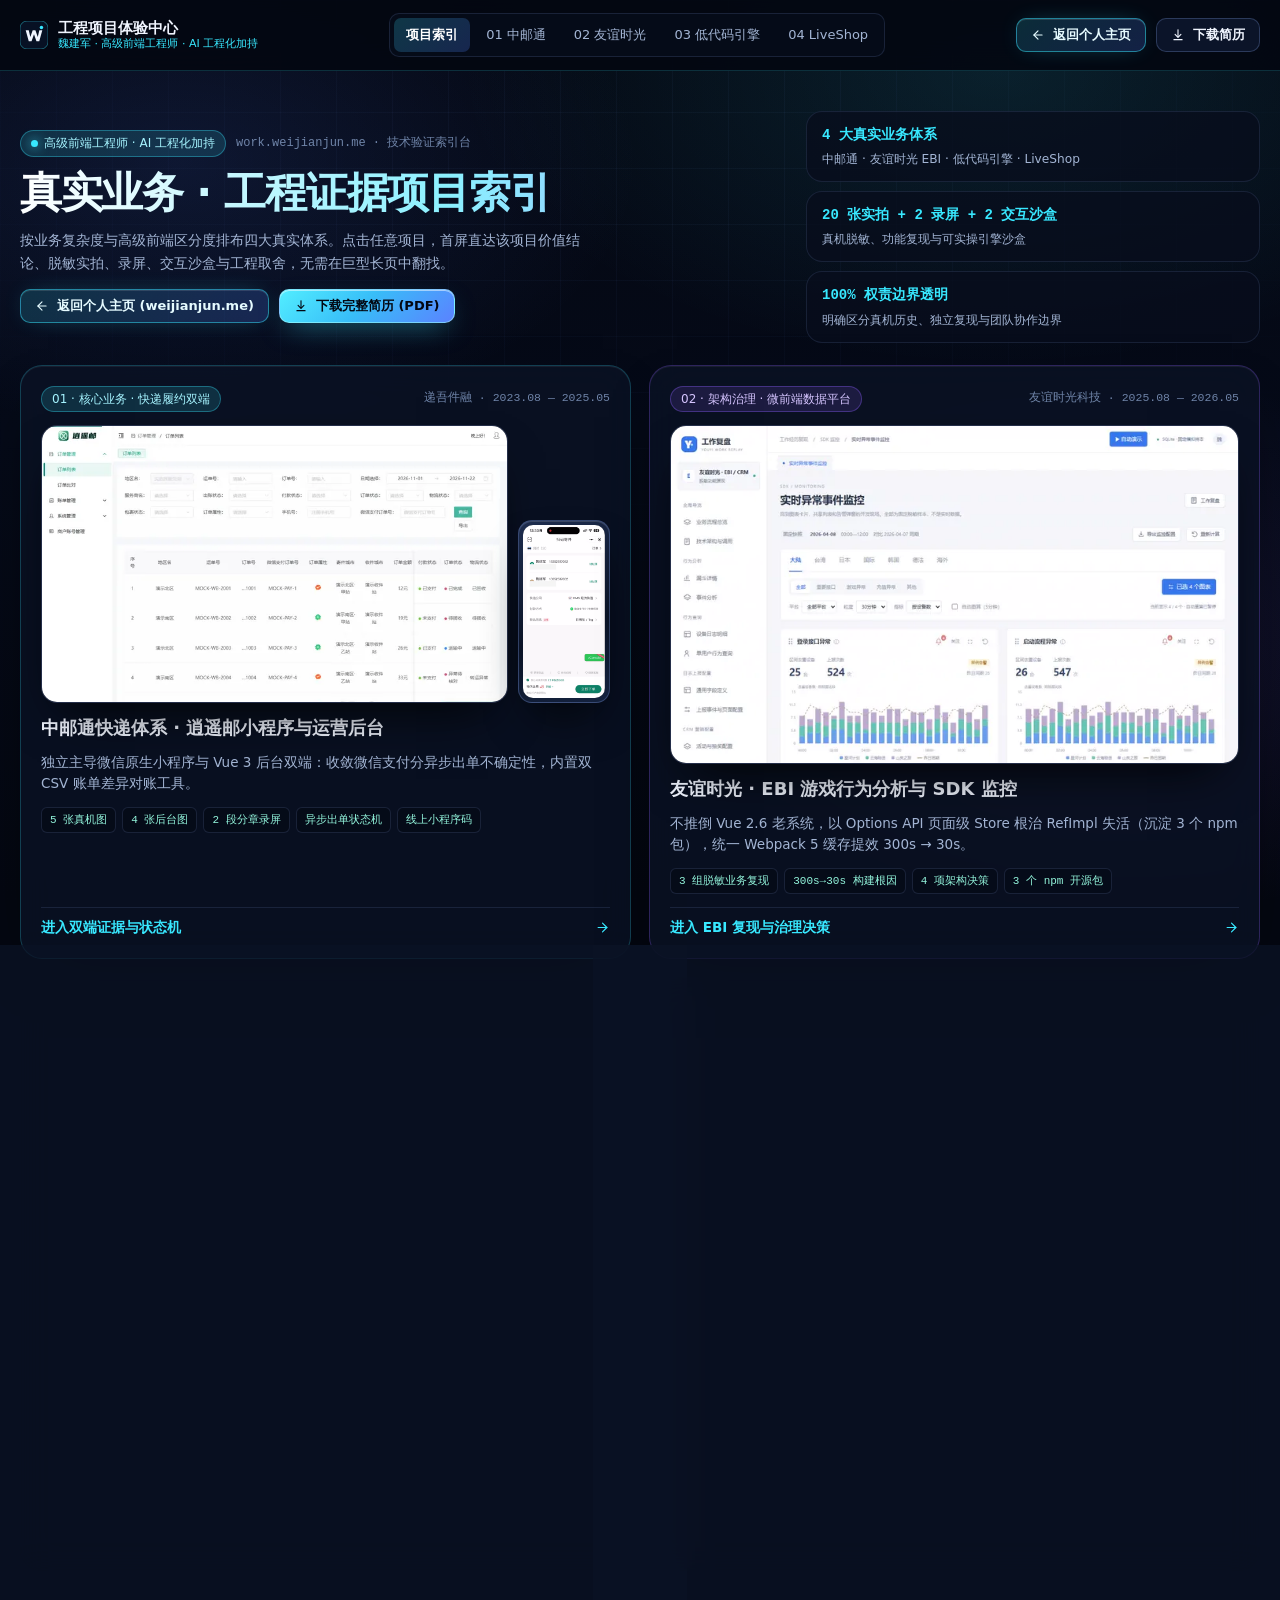
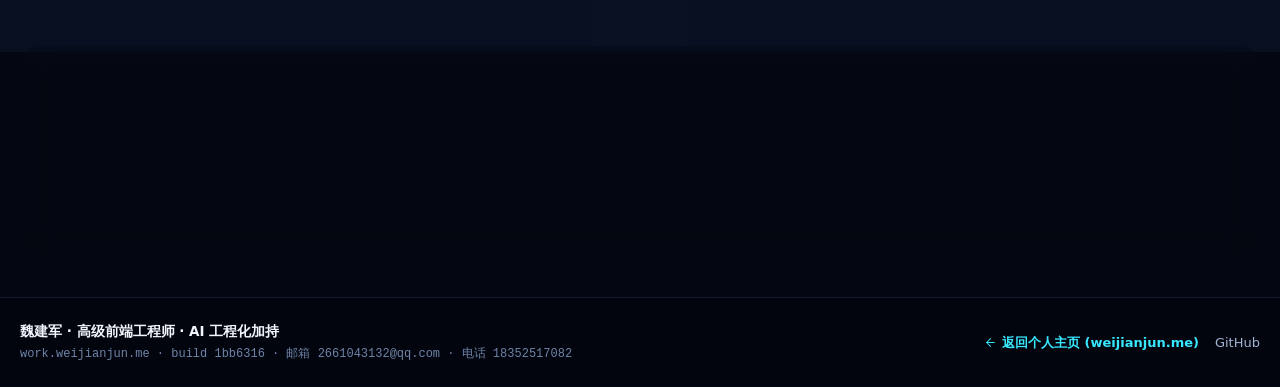
==== commit d1295d02: "deploy(work): 同步微信二维码 WebP 秒开产物 weijianjun-career@1bb6316 Source: weijianjun-career@1bb63162e8da6379" ====
--- a/projects/analytics/index.html
+++ b/projects/analytics/index.html
@@ -10,8 +10,8 @@
     />
     <title>02 友谊时光 EBI 与微前端治理 · 工程证据｜魏建军</title>
     <link rel="icon" type="image/svg+xml" href="/favicon.svg" />
-    <script type="module" crossorigin src="/assets/index-3q_y2bvr.js"></script>
-    <link rel="stylesheet" crossorigin href="/assets/index-Bbz12IfG.css">
+    <script type="module" crossorigin src="/assets/index-Be6veN6R.js"></script>
+    <link rel="stylesheet" crossorigin href="/assets/index-PX1PVoQ8.css">
   </head>
   <body>
     <div id="app"></div>
--- a/assets/index-PX1PVoQ8.css
+++ b/assets/index-PX1PVoQ8.css
@@ -0,0 +1 @@
+:root{--bg-void: #040711;--bg-deep: #070d1b;--bg-surface: #0b1326;--bg-surface-elevated: #101b33;--bg-glass: rgba(11, 19, 38, .76);--bg-glass-strong: rgba(8, 14, 29, .9);--ink-primary: #f0f5ff;--ink-secondary: #a3b5d4;--ink-muted: #6f84a8;--ink-inverse: #040711;--cyan: #38e8ff;--cyan-soft: rgba(56, 232, 255, .14);--cyan-line: rgba(56, 232, 255, .42);--blue: #4f7cff;--blue-soft: rgba(79, 124, 255, .16);--violet: #8b5cf6;--violet-soft: rgba(139, 92, 246, .15);--emerald: #22d3a8;--emerald-soft: rgba(34, 211, 168, .14);--amber: #f5b942;--amber-soft: rgba(245, 185, 66, .14);--line-subtle: rgba(148, 179, 255, .12);--line-strong: rgba(148, 179, 255, .24);--specular: inset 0 1px 0 rgba(255, 255, 255, .06);--font-sans: "Inter", "PingFang SC", "Hiragino Sans GB", "Microsoft YaHei", "Noto Sans SC", system-ui, -apple-system, BlinkMacSystemFont, sans-serif;--font-mono: "JetBrains Mono", "Cascadia Mono", "SFMono-Regular", ui-monospace, Consolas, monospace;--radius-xs: 6px;--radius-sm: 10px;--radius-md: 16px;--radius-lg: 22px;--radius-pill: 999px;--container-max: 1240px;--nav-height: 70px;--ease-out: cubic-bezier(.22, 1, .36, 1)}*,*:before,*:after{box-sizing:border-box}html{scroll-behavior:smooth;color-scheme:dark;background-color:var(--bg-void);-webkit-text-size-adjust:100%}body{margin:0;min-height:100vh;font-family:var(--font-sans);font-size:15px;line-height:1.65;color:var(--ink-primary);background-color:var(--bg-void);overflow-x:clip;-webkit-font-smoothing:antialiased;-moz-osx-font-smoothing:grayscale}img,video,svg{display:block;max-width:100%}button,input,select,textarea{font:inherit;color:inherit}a{color:inherit;text-decoration:none}:focus-visible{outline:2px solid var(--cyan);outline-offset:3px;border-radius:var(--radius-xs)}.skip-link{position:fixed;top:-100px;left:16px;z-index:200;padding:10px 16px;border-radius:var(--radius-sm);background:var(--cyan);color:var(--ink-inverse);font-weight:600;transition:top .2s var(--ease-out)}.skip-link:focus{top:16px}.sr-only{position:absolute;width:1px;height:1px;padding:0;margin:-1px;overflow:hidden;clip:rect(0,0,0,0);white-space:nowrap;border:0}.space-shell{position:relative;min-height:100vh;isolation:isolate}.space-shell:before{content:"";position:fixed;inset:0;z-index:-2;pointer-events:none;background:radial-gradient(62% 48% at 78% 8%,rgba(56,232,255,.11),transparent 68%),radial-gradient(50% 42% at 14% 18%,rgba(79,124,255,.13),transparent 72%),radial-gradient(46% 42% at 88% 72%,rgba(139,92,246,.1),transparent 72%),linear-gradient(180deg,#040711,#050a18 48%,#040711)}.space-shell:after{content:"";position:fixed;inset:0;z-index:-1;pointer-events:none;background-image:linear-gradient(to right,rgba(130,170,255,.045) 1px,transparent 1px),linear-gradient(to bottom,rgba(130,170,255,.045) 1px,transparent 1px);background-size:56px 56px;mask-image:radial-gradient(ellipse 85% 65% at 50% 15%,#000 18%,transparent 82%);-webkit-mask-image:radial-gradient(ellipse 85% 65% at 50% 15%,#000 18%,transparent 82%)}.container{width:min(var(--container-max),calc(100% - 40px));margin-inline:auto}.section-block{position:relative;padding-block:clamp(44px,5.5vw,76px)}[id]{scroll-margin-top:86px}.section-block+.section-block:before{content:"";position:absolute;top:0;left:50%;transform:translate(-50%);width:min(var(--container-max),calc(100% - 40px));height:1px;background:linear-gradient(90deg,transparent,rgba(148,179,255,.18) 20%,rgba(56,232,255,.22) 50%,rgba(148,179,255,.18) 80%,transparent)}.eyebrow{display:inline-flex;align-items:center;gap:8px;font-family:var(--font-mono);font-size:12px;letter-spacing:.08em;text-transform:uppercase;color:var(--cyan)}.eyebrow-dot{width:7px;height:7px;border-radius:50%;background:var(--cyan);box-shadow:0 0 12px var(--cyan);flex-shrink:0}.section-header{display:grid;gap:12px;margin-bottom:clamp(28px,3.6vw,44px)}.section-header-split{display:flex;flex-wrap:wrap;align-items:flex-end;justify-content:space-between;gap:18px}.section-title{margin:0;font-size:clamp(26px,3.4vw,38px);line-height:1.18;letter-spacing:-.025em;font-weight:700;color:var(--ink-primary)}.section-lead{margin:0;max-width:66ch;font-size:15px;color:var(--ink-secondary)}.mono{font-family:var(--font-mono);font-variant-numeric:tabular-nums}.glass-panel{background:var(--bg-glass);border:1px solid var(--line-subtle);border-radius:var(--radius-lg);box-shadow:var(--specular),0 24px 56px -28px #000000d9;backdrop-filter:blur(16px);-webkit-backdrop-filter:blur(16px)}.glass-panel-interactive{transition:border-color .25s var(--ease-out),transform .25s var(--ease-out),box-shadow .25s var(--ease-out)}.glass-panel-interactive:hover{border-color:var(--cyan-line);box-shadow:var(--specular),0 26px 60px -24px #000000e6,0 0 0 1px #38e8ff1f}.badge{display:inline-flex;align-items:center;flex-wrap:wrap;gap:6px;max-width:100%;padding:4px 10px;border-radius:var(--radius-pill);font-size:12px;font-weight:500;line-height:1.35;border:1px solid var(--line-subtle);background:#101b33cc;color:var(--ink-secondary)}.badge-cyan{border-color:#38e8ff57;background:var(--cyan-soft);color:#a6f4ff}.badge-violet{border-color:#8b5cf65c;background:var(--violet-soft);color:#d6c5ff}.badge-emerald{border-color:#22d3a857;background:var(--emerald-soft);color:#93f5dc}.badge-amber{border-color:#f5b94257;background:var(--amber-soft);color:#fde19e}.tag-row{display:flex;flex-wrap:wrap;gap:8px}.tech-chip{display:inline-flex;align-items:center;padding:4px 10px;border-radius:var(--radius-xs);border:1px solid rgba(148,179,255,.14);background:#0f1930b8;color:#c5d5f2;font-family:var(--font-mono);font-size:12px;line-height:1.35}.btn{display:inline-flex;align-items:center;justify-content:center;gap:8px;padding:11px 20px;border-radius:var(--radius-sm);border:1px solid transparent;font-size:14px;font-weight:600;line-height:1.25;cursor:pointer;white-space:nowrap;transition:transform .2s var(--ease-out),background-color .2s var(--ease-out),border-color .2s var(--ease-out),box-shadow .2s var(--ease-out),color .2s var(--ease-out)}.btn:active{transform:translateY(1px)}.btn-sm{padding:8px 14px;font-size:13px}.btn-primary{background:linear-gradient(135deg,#52eeff,#38bdf8 48%,#5b82ff);color:#030712;border-color:#a5f3fc8c;box-shadow:0 10px 28px -10px #38e8ff8c,inset 0 1px #ffffff80}.btn-primary:hover{transform:translateY(-1px);box-shadow:0 14px 34px -10px #38e8ffb3,inset 0 1px #ffffffa6}.btn-portal{background:linear-gradient(135deg,#38e8ff29,#4f7cff38);border-color:#38e8ff7a;color:#e6fbff;box-shadow:inset 0 1px #ffffff1f,0 0 24px -10px #38e8ff73}.btn-portal:hover{transform:translateY(-1px);background:linear-gradient(135deg,#38e8ff42,#4f7cff57);border-color:var(--cyan);color:#fff}.btn-ghost{background:#101b33b8;border-color:var(--line-strong);color:var(--ink-primary)}.btn-ghost:hover{background:#182747e0;border-color:#94b3ff73}.btn-link{padding:6px 2px;background:transparent;color:var(--cyan);font-weight:500}.btn-link:hover{color:#a6f4ff}.optical-frame{position:relative;border-radius:var(--radius-md);border:1px solid rgba(148,179,255,.2);background:#070d1b;overflow:hidden;box-shadow:0 24px 48px -20px #000000e6,inset 0 1px #ffffff14}.optical-frame-bar{display:flex;align-items:center;justify-content:space-between;gap:10px;padding:8px 12px;background:linear-gradient(180deg,#0f1a31,#0a1224);border-bottom:1px solid rgba(148,179,255,.12)}.optical-dots{display:inline-flex;align-items:center;gap:5px;flex-shrink:0}.optical-dots span{width:7px;height:7px;border-radius:50%;background:#94b3ff47}.optical-dots span:first-child{background:#38e8ffa6}.optical-bar-label{font-family:var(--font-mono);font-size:11px;color:var(--ink-muted);overflow:hidden;text-overflow:ellipsis;white-space:nowrap}.optical-media-btn{display:block;width:100%;padding:0;border:0;background:#070d1b;cursor:zoom-in;position:relative;text-align:left}.optical-media-btn img{width:100%;height:auto;display:block;transition:transform .35s var(--ease-out)}.optical-media-btn:hover img{transform:scale(1.015)}.optical-zoom-hint{position:absolute;right:10px;bottom:10px;display:inline-flex;align-items:center;gap:5px;padding:5px 10px;border-radius:var(--radius-pill);background:#040711d6;border:1px solid rgba(56,232,255,.4);color:#e6fbff;font-size:11px;font-weight:500;-webkit-backdrop-filter:blur(8px);backdrop-filter:blur(8px)}.phone-bezel{position:relative;border-radius:22px;padding:6px;background:linear-gradient(160deg,#1e2d4f,#0b1326 60%,#152340);border:1px solid rgba(148,179,255,.26);box-shadow:0 24px 48px -18px #000000eb,inset 0 1px #ffffff24}.phone-bezel-screen{display:block;width:100%;padding:0;border:0;border-radius:16px;overflow:hidden;background:#fff;cursor:zoom-in}.phone-bezel-screen img{width:100%;height:auto;display:block}[data-reveal]{opacity:1;transform:translateY(0);transition:opacity .45s var(--ease-out),transform .45s var(--ease-out)}@media(max-width:768px){.container{width:min(var(--container-max),calc(100% - 28px))}}@media(max-width:480px){.btn{white-space:normal;text-align:center}.glass-panel,.optical-frame,.case-stack>*,.work-hero-stack>*{min-width:0}p,li{overflow-wrap:anywhere}.mono{overflow-wrap:break-word}}@media(prefers-reduced-motion:reduce){html{scroll-behavior:auto}*,*:before,*:after{animation-duration:.01ms!important;animation-iteration-count:1!important;transition-duration:.01ms!important}[data-reveal]{opacity:1;transform:none}}.app-icon[data-v-6edf1537]{flex-shrink:0}img[data-v-9b945e5b]{display:block;width:100%;height:auto;background:#070d1b}.work-nav[data-v-8f239659]{position:sticky;top:0;z-index:80;border-bottom:1px solid rgba(56,232,255,.18);background:#040711e6;backdrop-filter:blur(18px);-webkit-backdrop-filter:blur(18px)}.work-nav-inner[data-v-8f239659]{min-height:var(--nav-height);display:flex;align-items:center;justify-content:space-between;gap:14px}.work-brand[data-v-8f239659]{display:inline-flex;align-items:center;gap:10px;min-width:0}.brand-mark[data-v-8f239659]{flex-shrink:0;display:inline-flex}.brand-copy[data-v-8f239659]{display:grid;line-height:1.2;min-width:0}.brand-title[data-v-8f239659]{font-size:14.5px;font-weight:700;color:var(--ink-primary)}.brand-sub[data-v-8f239659]{font-size:11px;color:var(--cyan);white-space:nowrap;overflow:hidden;text-overflow:ellipsis}.work-tabs[data-v-8f239659]{display:flex;align-items:center;gap:4px;padding:4px;border-radius:var(--radius-sm);border:1px solid rgba(148,179,255,.14);background:#070d1bd9}.work-tab[data-v-8f239659]{padding:6px 12px;border-radius:7px;font-size:13px;font-weight:500;color:var(--ink-secondary);white-space:nowrap;transition:background-color .2s var(--ease-out),color .2s var(--ease-out)}.work-tab[data-v-8f239659]:hover{color:var(--ink-primary)}.work-tab.is-active[data-v-8f239659]{background:linear-gradient(135deg,#38e8ff33,#4f7cff3d);color:#fff;font-weight:600}.work-nav-actions[data-v-8f239659]{display:flex;align-items:center;gap:10px;flex-shrink:0}.work-menu-btn[data-v-8f239659]{display:none;width:38px;height:38px;align-items:center;justify-content:center;border-radius:var(--radius-sm);border:1px solid var(--line-strong);background:#101b33cc;color:var(--ink-primary);cursor:pointer}.work-drawer[data-v-8f239659]{border-top:1px solid var(--line-subtle);background:#050915fa;padding-block:16px 22px}.work-drawer-inner[data-v-8f239659]{display:grid;gap:14px}.drawer-role[data-v-8f239659]{margin:0;font-size:12px;color:var(--cyan)}.drawer-tabs[data-v-8f239659]{display:grid;gap:6px}.drawer-tab[data-v-8f239659]{display:flex;align-items:center;justify-content:space-between;padding:11px 12px;border-radius:var(--radius-sm);border:1px solid rgba(148,179,255,.1);background:#101b3380;color:var(--ink-primary);font-size:14px}.drawer-tab.is-active[data-v-8f239659]{border-color:var(--cyan);background:#38e8ff24}.drawer-actions[data-v-8f239659]{display:grid;gap:10px}@media(max-width:1120px){.work-tabs[data-v-8f239659]{display:none}.work-menu-btn[data-v-8f239659]{display:inline-flex}}@media(max-width:720px){.brand-sub[data-v-8f239659],.work-resume-desktop[data-v-8f239659]{display:none}.return-home-cta[data-v-8f239659]{padding:8px 11px;font-size:12.5px}}.simulator-box[data-v-d9ebd5f1]{padding:clamp(20px,2.6vw,30px);display:grid;gap:18px;border-color:#38e8ff47;background:radial-gradient(50% 60% at 100% 0%,rgba(56,232,255,.08),transparent 65%),#070d1be0}.sim-heading[data-v-d9ebd5f1]{display:grid;gap:6px}.sim-title[data-v-d9ebd5f1]{margin:0;font-size:clamp(18px,2.1vw,23px);color:var(--ink-primary)}.sim-desc[data-v-d9ebd5f1]{margin:0;font-size:13.5px;color:var(--ink-secondary)}.inline-code[data-v-d9ebd5f1]{padding:2px 6px;border-radius:5px;background:#38e8ff1a;color:#a6f4ff;font-size:12px;overflow-wrap:anywhere;word-break:break-word}.sim-tabs[data-v-d9ebd5f1]{display:grid;grid-template-columns:repeat(4,minmax(0,1fr));gap:8px}.sim-tab[data-v-d9ebd5f1]{display:grid;gap:4px;padding:12px;border-radius:var(--radius-sm);border:1px solid rgba(148,179,255,.14);background:#040813c7;text-align:left;cursor:pointer;transition:border-color .2s var(--ease-out),background-color .2s var(--ease-out)}.sim-tab[data-v-d9ebd5f1]:hover{border-color:#38e8ff5c}.sim-tab.is-active[data-v-d9ebd5f1]{border-color:var(--cyan);background:linear-gradient(135deg,#38e8ff29,#4f7cff2e)}.sim-tab-badge[data-v-d9ebd5f1]{font-size:10px;color:var(--cyan);letter-spacing:.06em}.sim-tab-label[data-v-d9ebd5f1]{font-size:13px;font-weight:600;color:var(--ink-primary)}.sim-stage[data-v-d9ebd5f1]{display:grid;gap:14px}.sim-trigger[data-v-d9ebd5f1]{display:flex;flex-wrap:wrap;align-items:center;gap:10px;padding:12px 14px;border-radius:var(--radius-sm);background:#0b1326d9;border:1px solid var(--line-subtle)}.trigger-tag[data-v-d9ebd5f1]{font-size:11px;color:var(--cyan);padding:2px 8px;border-radius:4px;background:var(--cyan-soft)}.trigger-text[data-v-d9ebd5f1]{margin:0;font-size:13.5px;color:#dce9ff}.sim-timeline[data-v-d9ebd5f1]{margin:0;padding:0;list-style:none;display:grid;grid-template-columns:repeat(auto-fit,minmax(min(230px,100%),1fr));gap:12px}.sim-step[data-v-d9ebd5f1]{padding:15px;border-radius:var(--radius-sm);border:1px solid rgba(148,179,255,.15);background:#050a16d1;display:grid;gap:8px;align-content:start}.step-head[data-v-d9ebd5f1]{display:flex;align-items:center;justify-content:space-between;gap:8px}.step-time[data-v-d9ebd5f1]{font-size:12.5px;font-weight:700;color:var(--cyan)}.step-action[data-v-d9ebd5f1]{margin:0;font-size:13.5px;font-weight:600;color:var(--ink-primary)}.step-guard[data-v-d9ebd5f1]{margin:0;font-size:12.5px;color:var(--ink-secondary)}.guard-prefix[data-v-d9ebd5f1]{color:#93f5dc;font-weight:600}.sim-outcome[data-v-d9ebd5f1]{display:flex;flex-wrap:wrap;align-items:center;justify-content:space-between;gap:12px;padding:13px 16px;border-radius:var(--radius-sm);border:1px solid rgba(34,211,168,.34);background:#22d3a814}.outcome-pill[data-v-d9ebd5f1]{display:flex;flex-wrap:wrap;align-items:center;gap:10px}.outcome-kicker[data-v-d9ebd5f1]{font-size:11px;color:#93f5dc}.outcome-val[data-v-d9ebd5f1]{font-size:14px;font-weight:700;color:#fff}.outcome-ux[data-v-d9ebd5f1]{margin:0;font-size:13px;color:#cde8e2}@media(max-width:960px){.sim-tabs[data-v-d9ebd5f1]{grid-template-columns:repeat(2,minmax(0,1fr))}}@media(max-width:560px){.sim-tabs[data-v-d9ebd5f1]{grid-template-columns:1fr}}.value-trio[data-v-51963f14]{display:grid;grid-template-columns:repeat(3,minmax(0,1fr));gap:12px;padding-top:4px}.trio-item[data-v-51963f14]{padding:13px 15px;border-radius:var(--radius-sm);border:1px solid var(--line-subtle);background:#050a16c7;display:grid;gap:5px;align-content:start}.accent-cyan .trio-kicker[data-v-51963f14]{color:var(--cyan)}.accent-violet .trio-kicker[data-v-51963f14]{color:#c4b5fd}.accent-emerald .trio-kicker[data-v-51963f14]{color:var(--emerald)}.trio-item.is-highlight[data-v-51963f14]{border-color:#38e8ff47;background:#091428db}.accent-violet .trio-item.is-highlight[data-v-51963f14]{border-color:#8b5cf657;background:#140e2ab8}.accent-emerald .trio-item.is-highlight[data-v-51963f14]{border-color:#22d3a852;background:#071822c7}.trio-kicker[data-v-51963f14]{font-size:11px;font-weight:700;letter-spacing:.05em;white-space:nowrap}.trio-text[data-v-51963f14]{margin:0;font-size:13px;line-height:1.55;color:#dce8ff}@media(max-width:900px){.value-trio[data-v-51963f14]{grid-template-columns:1fr}}.decisions-shell[data-v-6d3bfef0]{padding:clamp(20px,2.6vw,28px);display:grid;gap:16px}.decisions-head[data-v-6d3bfef0]{display:flex;flex-wrap:wrap;align-items:flex-end;justify-content:space-between;gap:12px}.decisions-heading[data-v-6d3bfef0]{margin:4px 0 0;font-size:clamp(17px,2vw,20px);color:var(--ink-primary)}.decisions-grid[data-v-6d3bfef0]{display:grid;grid-template-columns:repeat(2,minmax(0,1fr));gap:14px;align-items:start}.decision-card[data-v-6d3bfef0]{border-radius:var(--radius-md);border:1px solid var(--line-subtle);background:#050a16cc;transition:border-color .2s var(--ease-out);overflow:hidden}.decision-card.is-open[data-v-6d3bfef0]{border-color:#94b3ff42}.decision-trigger[data-v-6d3bfef0]{width:100%;padding:16px 18px;border:0;background:transparent;text-align:left;cursor:pointer;display:grid;gap:7px}.decision-trigger:hover .decision-toggle-hint[data-v-6d3bfef0]{color:var(--ink-primary)}.decision-trigger-top[data-v-6d3bfef0]{display:flex;align-items:center;justify-content:space-between;gap:10px}.decision-index[data-v-6d3bfef0]{font-size:11px;letter-spacing:.08em;white-space:nowrap}.accent-cyan .decision-index[data-v-6d3bfef0]{color:var(--cyan)}.accent-violet .decision-index[data-v-6d3bfef0]{color:#c4b5fd}.accent-emerald .decision-index[data-v-6d3bfef0]{color:var(--emerald)}.decision-toggle-hint[data-v-6d3bfef0]{font-size:12px;color:var(--ink-muted);white-space:nowrap}.decision-title[data-v-6d3bfef0]{margin:0;font-size:15.5px;line-height:1.35;color:var(--ink-primary)}.decision-summary[data-v-6d3bfef0]{margin:0;font-size:13px;line-height:1.5;color:#a6f4ff}.decision-summary strong[data-v-6d3bfef0]{color:var(--emerald)}.decision-body[data-v-6d3bfef0]{padding:0 18px 18px;display:grid;gap:8px}.decision-row[data-v-6d3bfef0]{margin:0;font-size:13.2px;color:var(--ink-secondary)}.decision-row strong[data-v-6d3bfef0]{color:var(--ink-primary)}.decision-outcome[data-v-6d3bfef0]{margin:2px 0 0;padding-top:8px;border-top:1px solid var(--line-subtle);font-size:13.2px;color:#a6f4ff}.decision-outcome strong[data-v-6d3bfef0]{color:var(--emerald)}@media(max-width:820px){.decisions-grid[data-v-6d3bfef0]{grid-template-columns:1fr}}.case-section[data-v-b90bb17e]{padding-top:16px;padding-bottom:clamp(24px,3.2vw,40px)}.case-stack[data-v-b90bb17e]{display:grid;gap:18px}.case-header[data-v-b90bb17e]{padding:clamp(20px,2.8vw,30px);display:grid;gap:15px;border-color:#38e8ff42}.case-header-top[data-v-b90bb17e]{display:flex;flex-wrap:wrap;align-items:center;justify-content:space-between;gap:12px}.case-badges[data-v-b90bb17e]{display:flex;flex-wrap:wrap;align-items:center;gap:10px}.case-period[data-v-b90bb17e]{font-size:12px;color:var(--ink-muted)}.subview-switch[data-v-b90bb17e]{display:flex;flex-wrap:wrap;gap:6px;padding:4px;border-radius:var(--radius-sm);border:1px solid rgba(148,179,255,.14);background:#040813cc}.subview-btn[data-v-b90bb17e]{padding:6px 12px;border:1px solid transparent;border-radius:7px;background:transparent;color:var(--ink-secondary);font-size:12.5px;font-weight:500;cursor:pointer}.subview-btn.is-active[data-v-b90bb17e]{border-color:#38e8ff73;background:#38e8ff29;color:#fff;font-weight:600}.case-title[data-v-b90bb17e]{margin:0;font-size:clamp(22px,2.8vw,32px);line-height:1.22;color:var(--ink-primary)}.case-subtitle[data-v-b90bb17e]{margin:0;font-size:14px;color:var(--ink-secondary);max-width:78ch}.lifecycle-grid[data-v-b90bb17e]{display:grid;grid-template-columns:repeat(4,minmax(0,1fr));gap:12px;padding-top:2px}.lifecycle-node[data-v-b90bb17e]{padding:13px 14px;border-radius:var(--radius-sm);border:1px solid var(--line-subtle);background:#050a16c7;display:grid;gap:5px;align-content:start}.lifecycle-top[data-v-b90bb17e]{display:flex;align-items:center;justify-content:space-between;gap:8px}.lifecycle-step[data-v-b90bb17e]{font-size:12px;font-weight:700;color:var(--cyan);white-space:nowrap}.lifecycle-title[data-v-b90bb17e]{margin:0;font-size:13.8px;color:var(--ink-primary)}.lifecycle-detail[data-v-b90bb17e]{margin:0;font-size:12.2px;color:var(--ink-secondary)}.evidence-panel[data-v-b90bb17e]{padding:clamp(18px,2.4vw,28px);display:grid;gap:18px}.panel-header[data-v-b90bb17e]{display:flex;flex-wrap:wrap;align-items:flex-end;justify-content:space-between;gap:14px}.panel-title[data-v-b90bb17e]{margin:4px 0 0;font-size:clamp(17.5px,2vw,21px);color:var(--ink-primary)}.mini-spotlight[data-v-b90bb17e]{display:grid;grid-template-columns:minmax(0,1.45fr) minmax(0,.85fr);gap:16px}.video-trigger-card[data-v-b90bb17e]{display:grid;grid-template-columns:126px minmax(0,1fr);gap:16px;padding:16px;border-radius:var(--radius-md);border:1px solid rgba(56,232,255,.22);background:#050a16d1;align-items:center}.video-thumb[data-v-b90bb17e]{position:relative;width:126px;height:220px;border-radius:14px;overflow:hidden;border:1px solid rgba(148,179,255,.24);background:#fff}.video-thumb img[data-v-b90bb17e]{width:100%;height:100%;object-fit:cover;object-position:top}.play-overlay-btn[data-v-b90bb17e]{position:absolute;inset:0;display:flex;flex-direction:column;align-items:center;justify-content:center;gap:6px;border:0;background:#0407118f;color:#fff;font-size:12px;font-weight:600;cursor:pointer;transition:background-color .2s var(--ease-out)}.play-overlay-btn[data-v-b90bb17e]:hover{background:#0407115c}.video-info[data-v-b90bb17e]{display:grid;gap:9px;justify-items:start}.video-title[data-v-b90bb17e]{margin:0;font-size:15.5px;color:var(--ink-primary)}.video-desc[data-v-b90bb17e]{margin:0;font-size:13px;color:var(--ink-secondary)}.chapter-pills[data-v-b90bb17e]{display:flex;flex-wrap:wrap;gap:6px}.chapter-pill[data-v-b90bb17e]{padding:4px 9px;border-radius:5px;border:1px solid var(--line-subtle);background:#0b1326cc;font-size:11.5px;color:#a6f4ff;cursor:pointer;transition:border-color .2s var(--ease-out)}.chapter-pill[data-v-b90bb17e]:hover{border-color:var(--cyan)}.qr-card[data-v-b90bb17e]{display:flex;align-items:center;gap:16px;padding:16px;border-radius:var(--radius-md);border:1px solid var(--line-subtle);background:#050a16d1}.qr-img-btn[data-v-b90bb17e]{flex-shrink:0;width:138px;padding:10px;border-radius:var(--radius-sm);border:1px solid rgba(56,232,255,.34);background:#fff;cursor:zoom-in;display:flex;align-items:center;justify-content:center}.qr-img-btn img[data-v-b90bb17e]{width:100%;height:auto;display:block}.qr-meta[data-v-b90bb17e]{display:grid;gap:6px;justify-items:start}.qr-name[data-v-b90bb17e]{margin:0;font-size:14px;font-weight:700;color:var(--ink-primary)}.qr-caption[data-v-b90bb17e]{margin:0;font-size:12px;color:var(--ink-secondary)}.phone-strip[data-v-b90bb17e]{display:grid;grid-template-columns:repeat(5,minmax(0,1fr));gap:14px}.phone-shot-card[data-v-b90bb17e]{display:grid;gap:10px;align-content:start;min-width:0}.phone-shot-card img[data-v-b90bb17e]{width:100%;height:auto;aspect-ratio:9 / 19;object-fit:cover;object-position:top}.admin-video-note[data-v-b90bb17e]{margin:0;display:flex;flex-wrap:wrap;align-items:center;gap:10px;font-size:13px;color:var(--ink-secondary)}.admin-grid[data-v-b90bb17e]{display:grid;grid-template-columns:repeat(2,minmax(0,1fr));gap:16px}.desktop-shot-card[data-v-b90bb17e]{display:grid;gap:10px;align-content:start}.desktop-shot-card img[data-v-b90bb17e]{aspect-ratio:16 / 10;object-fit:cover;object-position:top left}.shot-copy[data-v-b90bb17e]{display:grid;gap:4px;min-width:0}.shot-tag[data-v-b90bb17e]{font-size:11px;color:var(--cyan)}.shot-title[data-v-b90bb17e]{margin:0;font-size:14px;font-weight:600;color:var(--ink-primary)}.shot-caption[data-v-b90bb17e]{margin:0;font-size:12.2px;color:var(--ink-secondary);overflow-wrap:anywhere}@media(max-width:1100px){.lifecycle-grid[data-v-b90bb17e]{grid-template-columns:repeat(2,minmax(0,1fr))}.mini-spotlight[data-v-b90bb17e]{grid-template-columns:1fr}.phone-strip[data-v-b90bb17e]{grid-template-columns:repeat(3,minmax(0,1fr))}}@media(max-width:760px){.admin-grid[data-v-b90bb17e],.lifecycle-grid[data-v-b90bb17e]{grid-template-columns:1fr}.video-trigger-card[data-v-b90bb17e],.qr-card[data-v-b90bb17e]{grid-template-columns:1fr;flex-direction:column;align-items:flex-start}.video-thumb[data-v-b90bb17e]{width:136px}.phone-strip[data-v-b90bb17e]{grid-template-columns:repeat(2,minmax(0,1fr))}}.case-section[data-v-91dfc165]{padding-top:16px;padding-bottom:clamp(24px,3.2vw,40px)}.case-stack[data-v-91dfc165]{display:grid;gap:18px}.case-header[data-v-91dfc165]{padding:clamp(20px,2.8vw,30px);display:grid;gap:15px;border-color:#8b5cf657;background:radial-gradient(50% 80% at 100% 0%,rgba(139,92,246,.12),transparent 65%),var(--bg-glass)}.case-badges[data-v-91dfc165]{display:flex;flex-wrap:wrap;align-items:center;gap:10px}.case-period[data-v-91dfc165]{font-size:12px;color:var(--ink-muted)}.case-title[data-v-91dfc165]{margin:0;font-size:clamp(22px,2.8vw,32px);line-height:1.22;color:var(--ink-primary)}.case-subtitle[data-v-91dfc165]{margin:0;font-size:14px;color:var(--ink-secondary);max-width:78ch}.governance-strip[data-v-91dfc165]{display:grid;grid-template-columns:repeat(3,minmax(0,1fr));gap:12px;padding-top:2px}.gov-stat[data-v-91dfc165]{padding:13px 15px;border-radius:var(--radius-sm);border:1px solid rgba(139,92,246,.25);background:#060b18c7;display:grid;gap:4px}.gov-val[data-v-91dfc165]{font-size:15.5px;font-weight:700;color:#c4b5fd}.gov-label[data-v-91dfc165]{font-size:12.2px;color:var(--ink-secondary)}.gov-link[data-v-91dfc165]{color:var(--cyan);text-decoration:underline;text-underline-offset:2px}.replay-workbench[data-v-91dfc165]{padding:clamp(18px,2.4vw,28px);display:grid;gap:18px}.replay-top[data-v-91dfc165]{display:flex;flex-wrap:wrap;align-items:flex-end;justify-content:space-between;gap:14px}.replay-title[data-v-91dfc165]{margin:4px 0 0;font-size:clamp(17.5px,2vw,21px);color:var(--ink-primary)}.replay-tabs[data-v-91dfc165]{display:flex;flex-wrap:wrap;gap:6px}.replay-tab[data-v-91dfc165]{padding:7px 12px;border-radius:var(--radius-pill);border:1px solid var(--line-subtle);background:#050a16cc;color:var(--ink-secondary);font-size:12.5px;font-weight:500;cursor:pointer}.replay-tab.is-active[data-v-91dfc165]{border-color:#8b5cf6a6;background:var(--violet-soft);color:#fff}.replay-main[data-v-91dfc165]{display:grid;grid-template-columns:minmax(0,1.38fr) minmax(0,.82fr);gap:18px;align-items:start}.replay-primary img[data-v-91dfc165]{aspect-ratio:16 / 10.6;object-fit:cover;object-position:top left}.replay-sidebar[data-v-91dfc165]{display:grid;gap:14px}.active-shot-info[data-v-91dfc165]{display:grid;gap:6px;justify-items:start}.shot-heading[data-v-91dfc165]{margin:0;font-size:16px;color:var(--ink-primary)}.shot-desc[data-v-91dfc165]{margin:0;font-size:13px;color:var(--ink-secondary)}.thumb-list[data-v-91dfc165]{display:grid;gap:8px}.thumb-item[data-v-91dfc165]{display:grid;grid-template-columns:88px minmax(0,1fr);gap:10px;padding:8px;border-radius:var(--radius-sm);border:1px solid var(--line-subtle);background:#050a16c7;text-align:left;cursor:pointer;align-items:center}.thumb-item.is-active[data-v-91dfc165]{border-color:var(--cyan);background:#38e8ff1a}.thumb-item img[data-v-91dfc165]{width:88px;height:56px;object-fit:cover;object-position:top left;border-radius:5px;background:#0b1326}.thumb-meta[data-v-91dfc165]{display:grid;gap:2px}.thumb-tag[data-v-91dfc165]{font-size:10.5px;color:var(--cyan)}.thumb-title[data-v-91dfc165]{font-size:12.5px;font-weight:600;color:var(--ink-primary)}.provenance-note[data-v-91dfc165]{margin:0;font-size:12px;color:var(--ink-muted);line-height:1.5}@media(max-width:1024px){.replay-main[data-v-91dfc165],.governance-strip[data-v-91dfc165]{grid-template-columns:1fr}}.case-section[data-v-a6f093f6]{padding-top:16px;padding-bottom:clamp(24px,3.2vw,40px)}.case-stack[data-v-a6f093f6]{display:grid;gap:20px}.case-header[data-v-a6f093f6],.arch-panel[data-v-a6f093f6],.sandbox-shell[data-v-a6f093f6]{padding:clamp(20px,2.8vw,30px);display:grid;gap:16px}.case-header[data-v-a6f093f6]{border-color:#38e8ff3d;background:radial-gradient(60% 85% at 100% 0%,rgba(56,232,255,.09),transparent 68%),var(--bg-glass)}.case-badges[data-v-a6f093f6]{display:flex;flex-wrap:wrap;align-items:center;justify-content:space-between;gap:10px}.case-period[data-v-a6f093f6]{font-size:12px;color:var(--ink-muted)}.case-title[data-v-a6f093f6]{margin:0;font-size:clamp(22px,2.8vw,32px);line-height:1.2;letter-spacing:-.02em;color:var(--ink-primary)}.case-subtitle[data-v-a6f093f6]{margin:0;font-size:14.5px;color:var(--ink-secondary);max-width:78ch}.governance-strip[data-v-a6f093f6]{display:grid;grid-template-columns:repeat(3,minmax(0,1fr));gap:12px;padding-top:4px}.gov-stat[data-v-a6f093f6]{padding:13px 15px;border-radius:var(--radius-sm);border:1px solid rgba(56,232,255,.22);background:#070d1bc7;display:grid;gap:4px}.gov-val[data-v-a6f093f6]{font-size:15px;font-weight:700;color:var(--cyan)}.gov-label[data-v-a6f093f6]{font-size:12.5px;color:var(--ink-secondary)}.panel-top[data-v-a6f093f6]{display:flex;flex-wrap:wrap;align-items:flex-end;justify-content:space-between;gap:14px}.panel-heading[data-v-a6f093f6]{margin:6px 0 0;font-size:clamp(18px,2vw,22px);color:var(--ink-primary)}.arch-legend[data-v-a6f093f6]{display:flex;flex-wrap:wrap;gap:14px;font-size:12.5px;color:var(--ink-secondary)}.legend-item[data-v-a6f093f6]{display:inline-flex;align-items:center;gap:6px}.dot[data-v-a6f093f6]{width:9px;height:9px;border-radius:3px;display:inline-block}.dot-mine[data-v-a6f093f6]{background:var(--cyan);box-shadow:0 0 8px #38e8ffa6}.dot-base[data-v-a6f093f6]{background:#94b3ff59}.arch-layers[data-v-a6f093f6]{display:grid;gap:10px}.arch-layer[data-v-a6f093f6]{padding:14px 16px;border-radius:var(--radius-md);border:1px solid var(--line-subtle);background:#070d1bb8;display:grid;grid-template-columns:195px minmax(0,1fr);gap:14px;align-items:start}.arch-layer.is-partial[data-v-a6f093f6]{border-color:#38e8ff4d;background:#091428cc}.arch-layer.is-owned[data-v-a6f093f6]{border-color:#22d3a880;background:linear-gradient(120deg,#0a202ce0,#09152ae0)}.layer-meta[data-v-a6f093f6]{display:grid;gap:6px;justify-items:start}.layer-meta strong[data-v-a6f093f6]{font-size:14.5px;color:var(--ink-primary)}.chip-wrap[data-v-a6f093f6]{display:flex;flex-wrap:wrap;gap:8px}.arch-chip[data-v-a6f093f6]{padding:6px 10px;border-radius:var(--radius-xs);border:1px solid rgba(148,179,255,.14);background:#0d162ab8;font-size:12.5px;color:var(--ink-secondary)}.arch-chip.is-mine[data-v-a6f093f6]{border-color:#38e8ff6b;background:#38e8ff1c;color:#e6fbff;font-weight:600}.sandbox-tabs[data-v-a6f093f6]{display:flex;flex-wrap:wrap;gap:6px;padding:4px;border-radius:var(--radius-sm);border:1px solid var(--line-subtle);background:#050a16e0}.sandbox-tab[data-v-a6f093f6]{padding:8px 13px;border:0;border-radius:7px;background:transparent;color:var(--ink-secondary);font-size:13px;font-weight:600;cursor:pointer;transition:background-color .2s var(--ease-out),color .2s var(--ease-out)}.sandbox-tab[data-v-a6f093f6]:hover{color:var(--ink-primary)}.sandbox-tab.is-active[data-v-a6f093f6]{background:linear-gradient(135deg,#38e8ff38,#4f7cff47);color:#fff}.sandbox-body[data-v-a6f093f6]{display:grid;gap:14px}.sandbox-status-bar[data-v-a6f093f6]{display:flex;flex-wrap:wrap;align-items:center;justify-content:space-between;gap:10px;padding-bottom:12px;border-bottom:1px solid var(--line-subtle)}.status-title[data-v-a6f093f6]{font-size:12.5px;color:var(--cyan)}.pill-group[data-v-a6f093f6]{display:flex;flex-wrap:wrap;gap:6px}.workbench-grid[data-v-a6f093f6]{display:grid;grid-template-columns:minmax(0,270px) minmax(0,1fr);gap:16px;align-items:start}.config-pane[data-v-a6f093f6],.chart-stage[data-v-a6f093f6]{padding:15px;border-radius:var(--radius-md);border:1px solid var(--line-subtle);background:#060c1ad1;display:grid;gap:12px}.pane-label[data-v-a6f093f6]{margin:0;font-size:11px;letter-spacing:.08em;color:var(--cyan)}.form-group[data-v-a6f093f6]{display:grid;gap:5px}.field-lbl[data-v-a6f093f6]{font-size:12.5px;font-weight:600;color:var(--ink-primary)}.neon-select[data-v-a6f093f6],.neon-input[data-v-a6f093f6]{width:100%;min-height:36px;padding:6px 10px;border-radius:var(--radius-xs);border:1px solid var(--line-strong);background:#0b1326f2;color:var(--ink-primary);font-size:13px}.neon-select[data-v-a6f093f6]:disabled,.neon-input[data-v-a6f093f6]:disabled{opacity:.55;cursor:not-allowed}.seg-3[data-v-a6f093f6]{display:grid;grid-template-columns:repeat(3,minmax(0,1fr));gap:5px}.seg-3 button[data-v-a6f093f6]{min-height:34px;border-radius:var(--radius-xs);border:1px solid var(--line-strong);background:#0b1326d9;color:var(--ink-secondary);font-size:12px;font-weight:600;cursor:pointer}.seg-3 button.is-active[data-v-a6f093f6]{border-color:var(--cyan);background:#38e8ff29;color:#fff}.neon-check[data-v-a6f093f6]{display:flex;align-items:center;gap:8px;font-size:13px;color:var(--ink-primary);cursor:pointer}.neon-check input[data-v-a6f093f6]{width:15px;height:15px;accent-color:var(--cyan)}.stage-pane[data-v-a6f093f6]{display:grid;gap:14px;min-width:0}.chart-stage-head[data-v-a6f093f6]{display:flex;flex-wrap:wrap;align-items:center;justify-content:space-between;gap:8px}.legend-bar[data-v-a6f093f6]{display:flex;flex-wrap:wrap;gap:6px}.legend-chip[data-v-a6f093f6]{display:inline-flex;align-items:center;gap:6px;padding:4px 9px;border-radius:var(--radius-xs);border:1px solid var(--line-subtle);background:#101b33cc;color:var(--ink-primary);font-size:12px;cursor:pointer}.legend-chip.is-off[data-v-a6f093f6]{opacity:.4;text-decoration:line-through}.swatch[data-v-a6f093f6]{width:9px;height:9px;border-radius:2px;display:inline-block}.swatch-0[data-v-a6f093f6]{background:#22d3a8}.swatch-1[data-v-a6f093f6]{background:#38e8ff}.swatch-2[data-v-a6f093f6]{background:#f5b942}.swatch-3[data-v-a6f093f6]{background:#8b5cf6}.chart-svg[data-v-a6f093f6]{width:100%;height:auto}.grid-line[data-v-a6f093f6]{stroke:#94b3ff24;stroke-width:1}.axis-lbl[data-v-a6f093f6]{fill:#98aecf;font-size:11.5px}.val-lbl[data-v-a6f093f6]{fill:#f0f5ff;font-size:11px;font-weight:700}.bar-seg[data-v-a6f093f6]{cursor:pointer;transition:opacity .15s ease}.bar-seg[data-v-a6f093f6]:hover,.bar-seg[data-v-a6f093f6]:focus-visible{opacity:.82}.hover-readout[data-v-a6f093f6]{padding:8px 11px;border-radius:var(--radius-xs);border:1px solid rgba(56,232,255,.2);background:#0b162dd1;font-size:12px;color:#b9ecff}.inspector-box[data-v-a6f093f6]{border-radius:var(--radius-md);border:1px solid var(--line-subtle);background:#040814;overflow:hidden}.inspector-bar[data-v-a6f093f6]{display:flex;flex-wrap:wrap;gap:6px;padding:8px 10px;border-bottom:1px solid var(--line-subtle);background:#0b1326e6}.inspector-bar button[data-v-a6f093f6]{padding:5px 10px;border:0;border-radius:var(--radius-xs);background:transparent;color:var(--ink-muted);font-size:12px;font-weight:600;cursor:pointer}.inspector-bar button.is-active[data-v-a6f093f6]{background:#38e8ff2e;color:#e6fbff}.code-out[data-v-a6f093f6]{margin:0;padding:12px 14px;font-family:var(--font-mono);font-size:12px;line-height:1.55;color:#cde3ff;overflow-x:auto;max-height:230px}.dark-table[data-v-a6f093f6]{width:100%;border-collapse:collapse;font-size:12.5px}.dark-table th[data-v-a6f093f6],.dark-table td[data-v-a6f093f6]{padding:8px 10px;border-bottom:1px solid rgba(148,179,255,.12);text-align:left;font-variant-numeric:tabular-nums}.dark-table th[data-v-a6f093f6]{color:var(--cyan);font-weight:600}.dark-table td.is-zero[data-v-a6f093f6]{color:var(--amber);font-weight:700}.preset-row[data-v-a6f093f6]{display:flex;flex-wrap:wrap;gap:8px}.preset-desc[data-v-a6f093f6]{margin:0;font-size:13px;color:var(--ink-secondary)}.perm-grid[data-v-a6f093f6]{display:grid;grid-template-columns:minmax(0,1.15fr) minmax(0,1fr);gap:16px;align-items:start}.guard-box[data-v-a6f093f6]{padding:9px 11px;border-radius:var(--radius-xs);border:1px solid rgba(34,211,168,.3);background:#22d3a814;font-size:12.5px;color:#b7f7e6}.preview-field[data-v-a6f093f6]{display:grid;gap:5px}.preview-head[data-v-a6f093f6]{display:flex;align-items:center;justify-content:space-between;gap:8px;font-size:12.5px}.hidden-strip[data-v-a6f093f6]{padding-top:10px;border-top:1px dashed var(--line-strong);display:flex;flex-wrap:wrap;align-items:center;gap:6px}.hidden-lbl[data-v-a6f093f6]{font-size:11.5px;color:var(--ink-muted)}.crud-grid[data-v-a6f093f6]{display:grid;grid-template-columns:minmax(0,320px) minmax(0,1fr);gap:16px;align-items:start}.map-row[data-v-a6f093f6]{display:grid;grid-template-columns:minmax(0,1fr) 16px minmax(0,1fr);gap:6px;align-items:center;font-size:12px}.map-src[data-v-a6f093f6]{padding:6px 8px;border-radius:var(--radius-xs);background:#101b33d9;color:var(--ink-secondary)}.task-stack[data-v-a6f093f6]{display:grid;gap:10px}.task-card[data-v-a6f093f6]{padding:13px 15px;border-radius:var(--radius-md);border:1px solid var(--line-subtle);background:#060c1ad6;display:grid;gap:8px}.task-head[data-v-a6f093f6]{display:flex;flex-wrap:wrap;align-items:center;justify-content:space-between;gap:8px;font-size:13px}.task-meta[data-v-a6f093f6]{margin:0;font-size:11.5px;color:var(--ink-muted)}.progress-svg[data-v-a6f093f6]{width:100%;height:8px}.error-detail[data-v-a6f093f6]{padding:9px 11px;border-radius:var(--radius-xs);border:1px solid rgba(245,185,66,.35);background:#f5b94214;font-size:12px;color:#fde19e;display:grid;gap:4px}.poll-console[data-v-a6f093f6]{padding:12px 14px;border-radius:var(--radius-md);border:1px solid var(--line-subtle);background:#040814;display:grid;gap:6px}.poll-list[data-v-a6f093f6]{margin:0;padding-left:16px;display:grid;gap:4px;font-size:11.5px;color:var(--ink-secondary)}.provenance-note[data-v-a6f093f6]{margin:0;font-size:12px;color:var(--ink-muted)}.decisions-grid[data-v-a6f093f6]{display:grid;grid-template-columns:repeat(2,minmax(0,1fr));gap:16px}.decision-card[data-v-a6f093f6]{padding:20px 22px;display:grid;gap:8px;align-content:start}.decision-index[data-v-a6f093f6]{font-size:11.5px;color:var(--cyan)}.decision-title[data-v-a6f093f6]{margin:0;font-size:16.5px;color:var(--ink-primary)}.decision-row[data-v-a6f093f6],.decision-outcome[data-v-a6f093f6]{margin:0;font-size:13.5px;color:var(--ink-secondary)}.decision-outcome[data-v-a6f093f6]{color:#a6f4e4}@media(max-width:960px){.governance-strip[data-v-a6f093f6],.arch-layer[data-v-a6f093f6],.workbench-grid[data-v-a6f093f6],.perm-grid[data-v-a6f093f6],.crud-grid[data-v-a6f093f6],.decisions-grid[data-v-a6f093f6]{grid-template-columns:1fr}}.case-section[data-v-49d44469]{padding-top:16px;padding-bottom:clamp(24px,3.2vw,40px)}.case-stack[data-v-49d44469]{display:grid;gap:18px}.case-header[data-v-49d44469]{padding:clamp(20px,2.8vw,30px);display:grid;gap:14px;border-color:#22d3a847}.case-header-top[data-v-49d44469]{display:flex;flex-wrap:wrap;align-items:center;justify-content:space-between;gap:12px}.case-badges[data-v-49d44469]{display:flex;flex-wrap:wrap;align-items:center;gap:10px}.case-period[data-v-49d44469]{font-size:12px;color:var(--ink-muted)}.subview-switch[data-v-49d44469]{display:flex;flex-wrap:wrap;gap:8px}.subview-btn[data-v-49d44469]{padding:6px 12px;border-radius:999px;border:1px solid var(--line-subtle);background:#080e1db8;color:var(--ink-secondary);font-size:12px;cursor:pointer;transition:border-color .2s var(--ease-out),color .2s var(--ease-out),background-color .2s var(--ease-out)}.subview-btn[data-v-49d44469]:hover{border-color:#22d3a873;color:var(--ink-primary)}.subview-btn.is-active[data-v-49d44469]{border-color:var(--emerald);background:#22d3a829;color:#a7f3d0;font-weight:600}.case-title[data-v-49d44469]{margin:0;font-size:clamp(22px,2.8vw,30px);line-height:1.22;color:var(--ink-primary)}.case-subtitle[data-v-49d44469]{margin:0;font-size:14px;color:var(--ink-secondary);max-width:78ch}.flow-block[data-v-49d44469]{display:grid;gap:10px;padding-top:8px;border-top:1px solid var(--line-subtle)}.flow-head[data-v-49d44469]{display:flex;flex-wrap:wrap;align-items:center;justify-content:space-between;gap:8px}.flow-legend[data-v-49d44469]{font-size:11.5px;color:#93f5dc}.lifecycle-grid[data-v-49d44469]{display:grid;grid-template-columns:repeat(4,minmax(0,1fr));gap:12px}.lifecycle-node[data-v-49d44469]{padding:13px 14px;border-radius:var(--radius-sm);border:1px solid var(--line-subtle);background:#060c1ac7;display:grid;gap:5px;align-content:start}.lifecycle-top[data-v-49d44469]{display:flex;align-items:center;justify-content:space-between;gap:6px}.lifecycle-step[data-v-49d44469]{font-size:12px;font-weight:700;color:var(--emerald);white-space:nowrap}.badge-emerald-soft[data-v-49d44469]{padding:2px 8px;font-size:11px;border-radius:999px;background:#22d3a824;border:1px solid rgba(34,211,168,.3);color:#a7f3d0}.lifecycle-title[data-v-49d44469]{margin:0;font-size:13.8px;color:var(--ink-primary)}.lifecycle-detail[data-v-49d44469]{margin:0;font-size:12px;color:var(--ink-secondary);line-height:1.5}.app-stage[data-v-49d44469]{padding:clamp(18px,2.4vw,28px);display:grid;gap:16px}.stage-head[data-v-49d44469]{display:flex;flex-wrap:wrap;align-items:flex-start;justify-content:space-between;gap:12px}.stage-head-actions[data-v-49d44469]{display:flex;flex-wrap:wrap;align-items:center;gap:8px}.stage-title[data-v-49d44469]{margin:4px 0 0;font-size:clamp(17.5px,2vw,21px);color:var(--ink-primary)}.phone-gallery[data-v-49d44469]{display:grid;grid-template-columns:repeat(4,minmax(0,1fr));gap:14px}.phone-card[data-v-49d44469]{display:grid;gap:9px;align-content:start}.phone-frame-btn[data-v-49d44469]{position:relative;display:block;width:100%;padding:6px;border-radius:20px;border:1px solid rgba(56,232,255,.24);background:linear-gradient(180deg,#0f172af2,#050a16f2);cursor:pointer;overflow:hidden;transition:transform .2s var(--ease-out),border-color .2s var(--ease-out)}.phone-frame-btn[data-v-49d44469]:hover{transform:translateY(-2px);border-color:var(--emerald)}.phone-bezel[data-v-49d44469]{border-radius:14px;overflow:hidden;background:#0b1120;aspect-ratio:390 / 844}.phone-bezel img[data-v-49d44469]{display:block;width:100%;height:100%;object-fit:cover;object-position:top center}.phone-meta[data-v-49d44469]{display:grid;gap:3px}.phone-tag[data-v-49d44469]{font-size:11px;color:var(--emerald)}.phone-title[data-v-49d44469]{margin:0;font-size:13.5px;color:var(--ink-primary)}.phone-caption[data-v-49d44469]{margin:0;font-size:12px;color:var(--ink-secondary);line-height:1.48}.practice-block[data-v-49d44469]{display:grid;gap:10px;padding-top:12px;border-top:1px solid var(--line-subtle)}.practice-grid[data-v-49d44469]{display:grid;grid-template-columns:repeat(4,minmax(0,1fr));gap:12px}.practice-card[data-v-49d44469]{padding:12px 14px;border-radius:var(--radius-sm);border:1px solid var(--line-subtle);background:#050a16c7;display:grid;gap:3px;align-content:start}.practice-val[data-v-49d44469]{margin:0;font-size:13px;font-weight:700;color:var(--cyan)}.practice-label[data-v-49d44469]{margin:0;font-size:12.8px;font-weight:600;color:var(--ink-primary)}.practice-detail[data-v-49d44469]{margin:0;font-size:11.8px;color:var(--ink-secondary);line-height:1.46}.liveshop-stage[data-v-49d44469]{padding:clamp(18px,2.4vw,28px);display:grid;grid-template-columns:minmax(0,1.32fr) minmax(0,.88fr);gap:18px;align-items:start}.liveshop-stage img[data-v-49d44469]{aspect-ratio:16 / 11;object-fit:cover;object-position:top left}.contract-col[data-v-49d44469]{display:grid;gap:11px}.contract-title[data-v-49d44469]{margin:0;font-size:17.5px;color:var(--ink-primary)}.metric-stack[data-v-49d44469]{display:grid;gap:9px}.metric-card[data-v-49d44469]{padding:12px 14px;border-radius:var(--radius-sm);border:1px solid var(--line-subtle);background:#050a16cc;display:grid;gap:2px}.metric-val[data-v-49d44469]{margin:0;font-size:14.5px;font-weight:700;color:var(--emerald)}.metric-label[data-v-49d44469]{margin:0;font-size:13px;font-weight:600;color:var(--ink-primary)}.metric-detail[data-v-49d44469]{margin:0;font-size:11.8px;color:var(--ink-secondary)}.provenance-note[data-v-49d44469]{margin:0;font-size:12px;color:var(--ink-muted);line-height:1.5}.ownership-panel[data-v-49d44469]{padding:clamp(18px,2.4vw,26px);display:grid;gap:13px}.ownership-head[data-v-49d44469]{display:grid;gap:4px}.ownership-heading[data-v-49d44469]{margin:0;font-size:17.5px;color:var(--ink-primary)}.ownership-grid[data-v-49d44469]{display:grid;grid-template-columns:repeat(2,minmax(0,1fr));gap:14px}.ownership-card[data-v-49d44469]{padding:15px 17px;border-radius:var(--radius-sm);border:1px solid var(--line-subtle);background:#050a16c7;display:grid;gap:9px;align-content:start}.ownership-card.is-led[data-v-49d44469]{border-color:#22d3a857}.ownership-card.is-collab[data-v-49d44469]{border-color:#f59e0b57}.ownership-col-title[data-v-49d44469]{margin:0;font-size:14px;color:var(--ink-primary)}.ownership-card.is-led .ownership-col-title[data-v-49d44469]{color:#6ee7b7}.ownership-card.is-collab .ownership-col-title[data-v-49d44469]{color:#fde68a}.ownership-list[data-v-49d44469]{margin:0;padding-left:18px;display:grid;gap:6px;font-size:12.8px;color:var(--ink-secondary);line-height:1.52}@media(max-width:1180px){.phone-gallery[data-v-49d44469],.lifecycle-grid[data-v-49d44469],.practice-grid[data-v-49d44469]{grid-template-columns:repeat(2,minmax(0,1fr))}}@media(max-width:900px){.liveshop-stage[data-v-49d44469],.ownership-grid[data-v-49d44469]{grid-template-columns:1fr}}@media(max-width:640px){.lifecycle-grid[data-v-49d44469],.practice-grid[data-v-49d44469]{grid-template-columns:1fr}}@media(max-width:420px){.phone-gallery[data-v-49d44469]{grid-template-columns:1fr}}.work-index-hub[data-v-68a9e5a3]{padding-top:clamp(24px,3.2vw,40px);padding-bottom:clamp(20px,3vw,36px)}.work-hero-stack[data-v-68a9e5a3]{display:grid;gap:22px}.index-hero-top[data-v-68a9e5a3]{display:grid;grid-template-columns:minmax(0,1.38fr) minmax(0,.82fr);gap:22px;align-items:center}.work-hero-copy[data-v-68a9e5a3]{display:grid;gap:12px}.hero-badges[data-v-68a9e5a3]{display:flex;flex-wrap:wrap;align-items:center;gap:10px}.hero-domain[data-v-68a9e5a3]{font-size:12px;color:var(--ink-muted)}.work-hero-title[data-v-68a9e5a3]{margin:0;font-size:clamp(26px,3.4vw,42px);line-height:1.15;letter-spacing:-.03em;background:linear-gradient(95deg,#fff,#8bf0ff 56%,#9cb2ff);-webkit-background-clip:text;background-clip:text;color:transparent}.work-hero-lead[data-v-68a9e5a3]{margin:0;font-size:14px;color:var(--ink-secondary);max-width:64ch}.work-hero-actions[data-v-68a9e5a3]{display:flex;flex-wrap:wrap;gap:10px;padding-top:2px}.overview-stats[data-v-68a9e5a3]{display:grid;gap:9px}.stat-tile[data-v-68a9e5a3]{padding:12px 15px;border-radius:var(--radius-md);border:1px solid var(--line-subtle);background:#080e1dc7;display:grid;gap:2px}.stat-val[data-v-68a9e5a3]{margin:0;font-size:14px;font-weight:700;color:var(--cyan)}.stat-label[data-v-68a9e5a3]{margin:0;font-size:12.2px;color:var(--ink-secondary)}.index-grid[data-v-68a9e5a3]{display:grid;grid-template-columns:repeat(2,minmax(0,1fr));gap:18px}.index-card[data-v-68a9e5a3]{display:flex;overflow:hidden}.index-card.tone-cyan[data-v-68a9e5a3]{border-color:#38e8ff38}.index-card.tone-violet[data-v-68a9e5a3]{border-color:#8b5cf647}.index-card.tone-emerald[data-v-68a9e5a3]{border-color:#22d3a842}.index-card-link[data-v-68a9e5a3]{width:100%;padding:20px;display:flex;flex-direction:column;gap:13px}.index-card-head[data-v-68a9e5a3]{display:flex;flex-wrap:wrap;align-items:center;justify-content:space-between;gap:8px}.index-period[data-v-68a9e5a3]{font-size:11.5px;color:var(--ink-muted)}.index-preview[data-v-68a9e5a3]{display:grid;gap:10px;align-items:end}.index-preview.is-dual[data-v-68a9e5a3]{grid-template-columns:minmax(0,1fr) 92px}.index-desktop-thumb img[data-v-68a9e5a3]{width:100%;height:auto;aspect-ratio:16 / 9.5;object-fit:cover;object-position:top left}.index-phone-thumb[data-v-68a9e5a3]{padding:4px;border-radius:14px}.index-phone-thumb .phone-bezel-screen[data-v-68a9e5a3]{border-radius:10px;cursor:pointer}.index-phone-thumb img[data-v-68a9e5a3]{width:100%;height:auto;aspect-ratio:9 / 19;object-fit:cover;object-position:top}.index-card-title[data-v-68a9e5a3]{margin:0;font-size:18px;line-height:1.3;color:var(--ink-primary)}.index-card-pitch[data-v-68a9e5a3]{margin:0;font-size:13.5px;line-height:1.55;color:var(--ink-secondary)}.index-proof-row[data-v-68a9e5a3]{display:flex;flex-wrap:wrap;gap:6px}.proof-pill[data-v-68a9e5a3]{padding:3px 8px;border-radius:var(--radius-xs);border:1px solid rgba(148,179,255,.14);background:#060b18c7;font-family:var(--font-mono);font-size:11px;color:#93f5dc}.index-card-cta[data-v-68a9e5a3]{margin-top:auto;padding-top:8px;border-top:1px solid var(--line-subtle);display:inline-flex;align-items:center;justify-content:space-between;font-size:13.5px;font-weight:600;color:var(--cyan)}.case-context-wrap[data-v-68a9e5a3]{padding-top:16px}.case-context-bar[data-v-68a9e5a3]{display:flex;flex-wrap:wrap;align-items:center;justify-content:space-between;gap:10px 16px;padding:10px 14px;border-radius:var(--radius-md);border:1px solid rgba(56,232,255,.2);background:#070d1bdb}.context-left[data-v-68a9e5a3]{display:flex;flex-wrap:wrap;align-items:center;gap:12px}.context-crumb[data-v-68a9e5a3]{font-size:12px;color:var(--ink-secondary)}.context-anchors[data-v-68a9e5a3]{display:flex;flex-wrap:wrap;align-items:center;gap:6px}.context-anchor-link[data-v-68a9e5a3]{padding:5px 10px;border-radius:var(--radius-pill);border:1px solid rgba(148,179,255,.16);background:#101b33a6;font-size:12px;color:#cde3ff;transition:border-color .2s var(--ease-out),color .2s var(--ease-out)}.context-anchor-link[data-v-68a9e5a3]:hover{border-color:var(--cyan);color:#fff}.case-pager-section[data-v-68a9e5a3]{padding-top:8px;padding-bottom:12px}.case-pager-grid[data-v-68a9e5a3]{display:grid;grid-template-columns:repeat(2,minmax(0,1fr));gap:14px}.pager-card[data-v-68a9e5a3]{padding:16px 20px;display:grid;gap:4px;transition:border-color .2s var(--ease-out),transform .2s var(--ease-out)}.pager-card[data-v-68a9e5a3]:hover{border-color:var(--cyan-line);transform:translateY(-1px)}.pager-card.is-next[data-v-68a9e5a3]{text-align:right}.pager-dir[data-v-68a9e5a3]{font-size:11.5px;color:var(--cyan)}.pager-title[data-v-68a9e5a3]{font-size:14.5px;color:var(--ink-primary)}.return-section[data-v-68a9e5a3]{padding-block:clamp(20px,3vw,38px)}.return-panel[data-v-68a9e5a3]{padding:clamp(20px,2.8vw,30px);display:flex;flex-wrap:wrap;align-items:center;justify-content:space-between;gap:18px;border-color:#38e8ff4d;background:linear-gradient(115deg,#0b162eeb,#102042db 55%,#241648d6)}.return-copy[data-v-68a9e5a3]{display:grid;gap:5px;max-width:64ch}.return-title[data-v-68a9e5a3]{margin:0;font-size:clamp(18px,2vw,22px);color:#fff}.return-desc[data-v-68a9e5a3]{margin:0;font-size:13.5px;color:#c2d4f0}.resume-note[data-v-68a9e5a3]{margin:2px 0 0;font-size:12px;color:var(--cyan)}.return-actions[data-v-68a9e5a3]{display:flex;flex-wrap:wrap;gap:10px}.work-footer[data-v-68a9e5a3]{border-top:1px solid var(--line-subtle);background:#03060feb;padding-block:22px}.work-footer-inner[data-v-68a9e5a3]{display:flex;flex-wrap:wrap;align-items:center;justify-content:space-between;gap:14px}.footer-left[data-v-68a9e5a3]{display:grid;gap:3px}.footer-title[data-v-68a9e5a3]{font-size:13.5px;font-weight:600;color:var(--ink-primary)}.footer-meta[data-v-68a9e5a3]{font-size:12px;color:var(--ink-muted)}.footer-right[data-v-68a9e5a3]{display:flex;flex-wrap:wrap;align-items:center;gap:16px}.footer-link-main[data-v-68a9e5a3]{display:inline-flex;align-items:center;gap:5px;font-size:13px;font-weight:600;color:var(--cyan)}.footer-link[data-v-68a9e5a3]{font-size:13px;color:var(--ink-secondary)}@media(max-width:980px){.index-hero-top[data-v-68a9e5a3],.index-grid[data-v-68a9e5a3],.case-pager-grid[data-v-68a9e5a3]{grid-template-columns:1fr}.pager-card.is-next[data-v-68a9e5a3]{text-align:left}}@media(max-width:560px){.index-preview.is-dual[data-v-68a9e5a3]{grid-template-columns:minmax(0,1fr) 76px;gap:8px}.context-anchors[data-v-68a9e5a3]{width:100%}}
